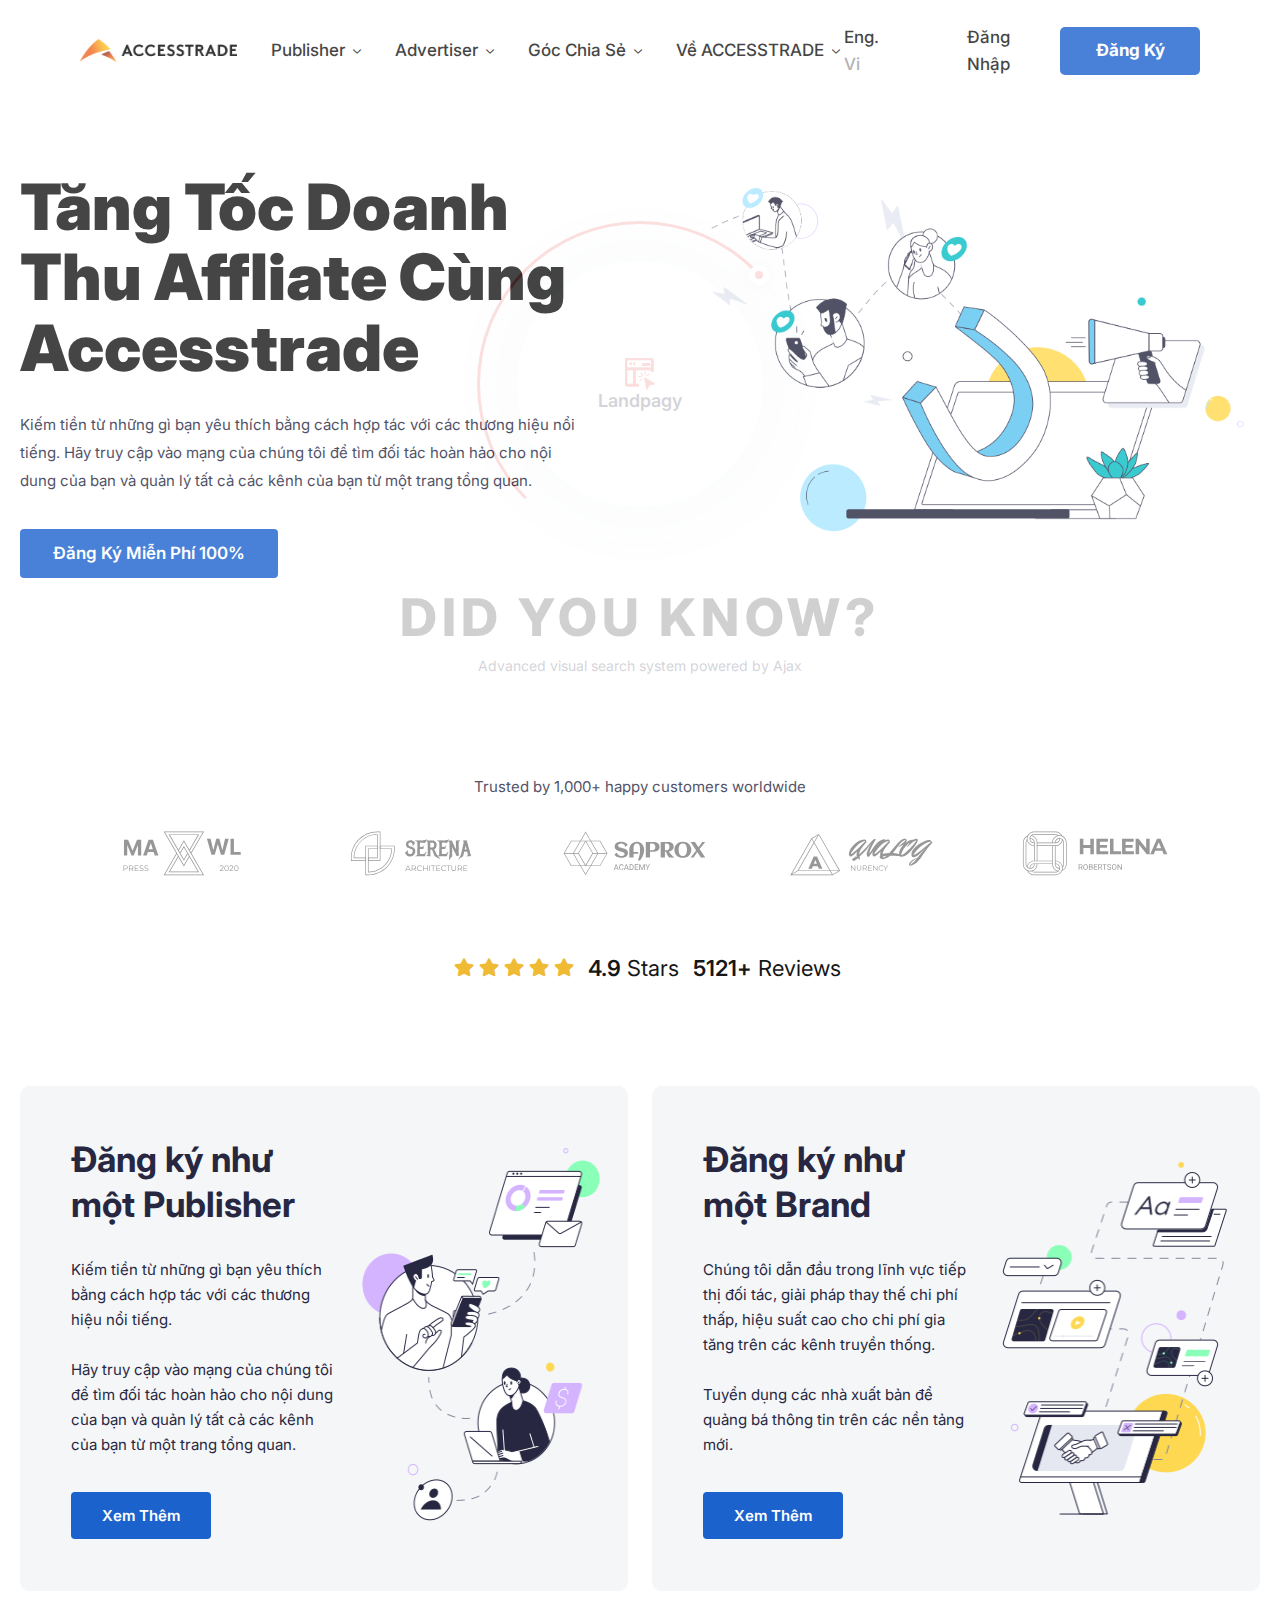
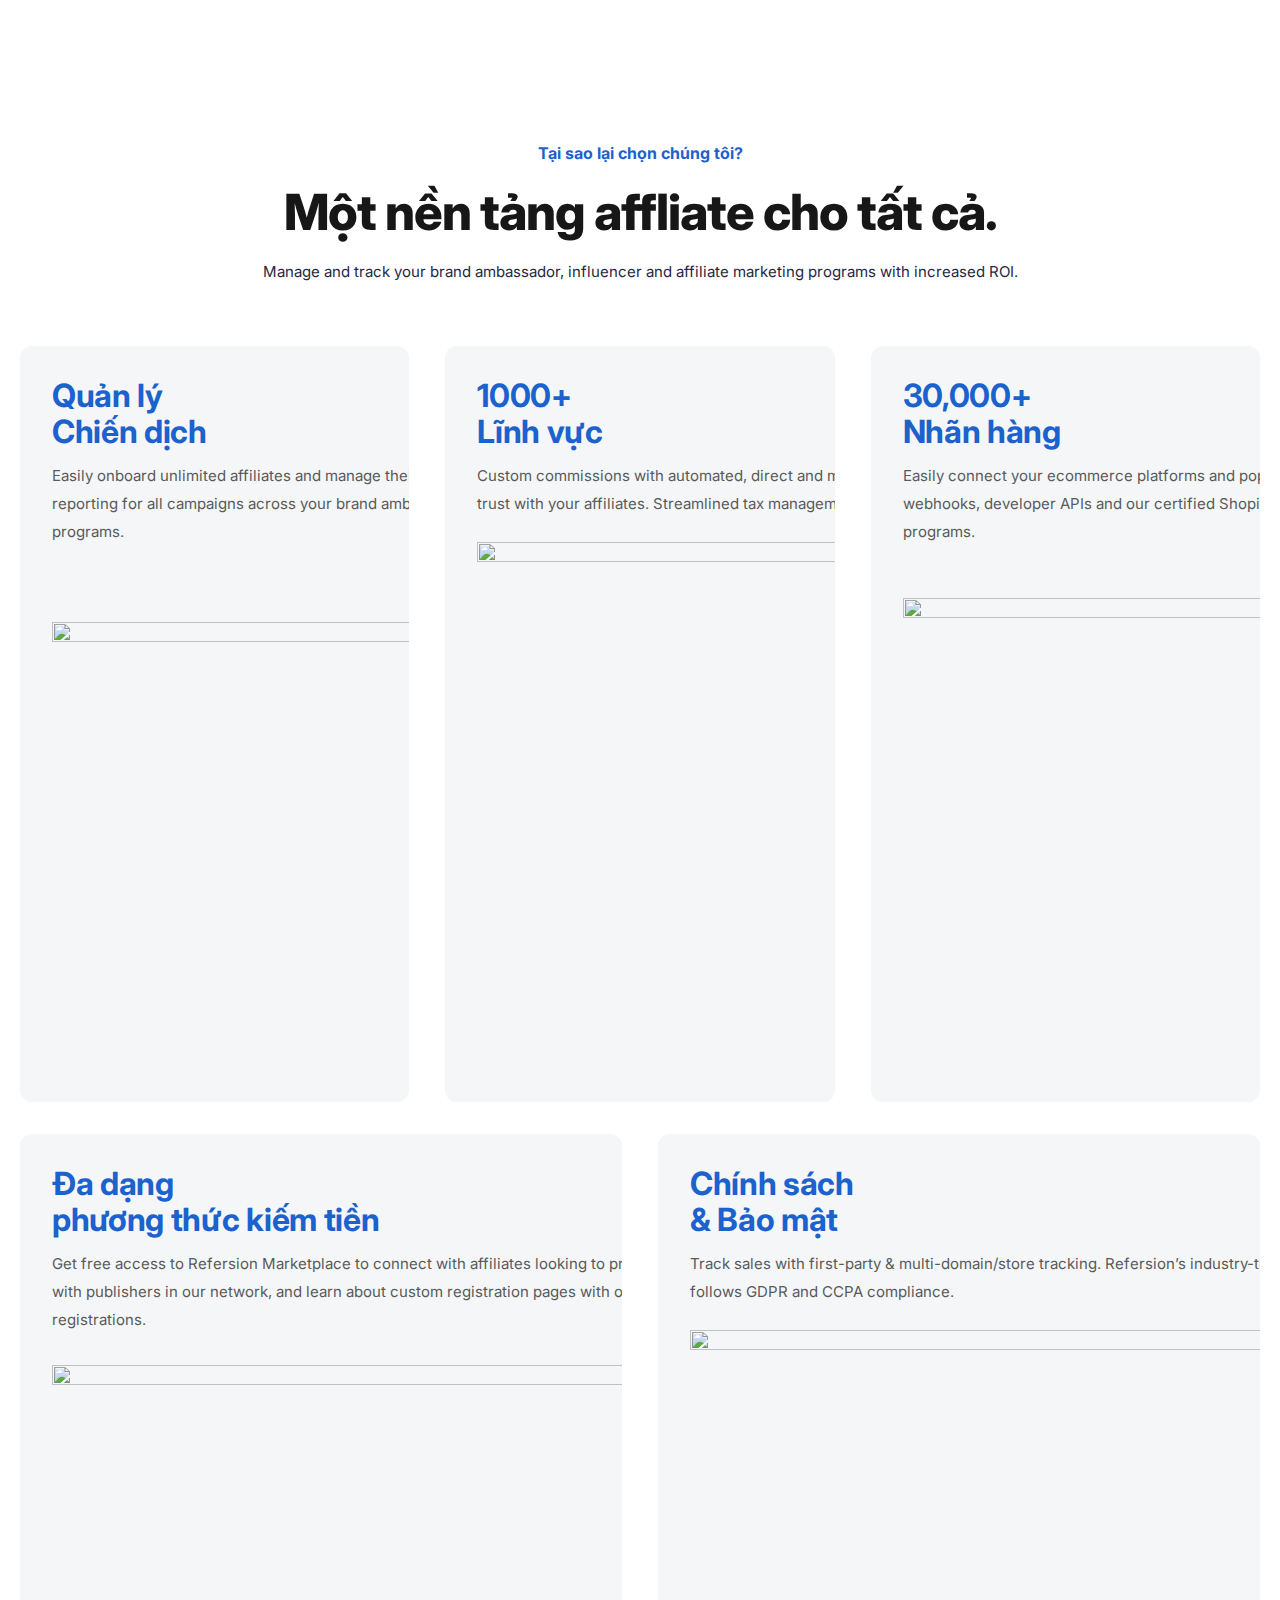
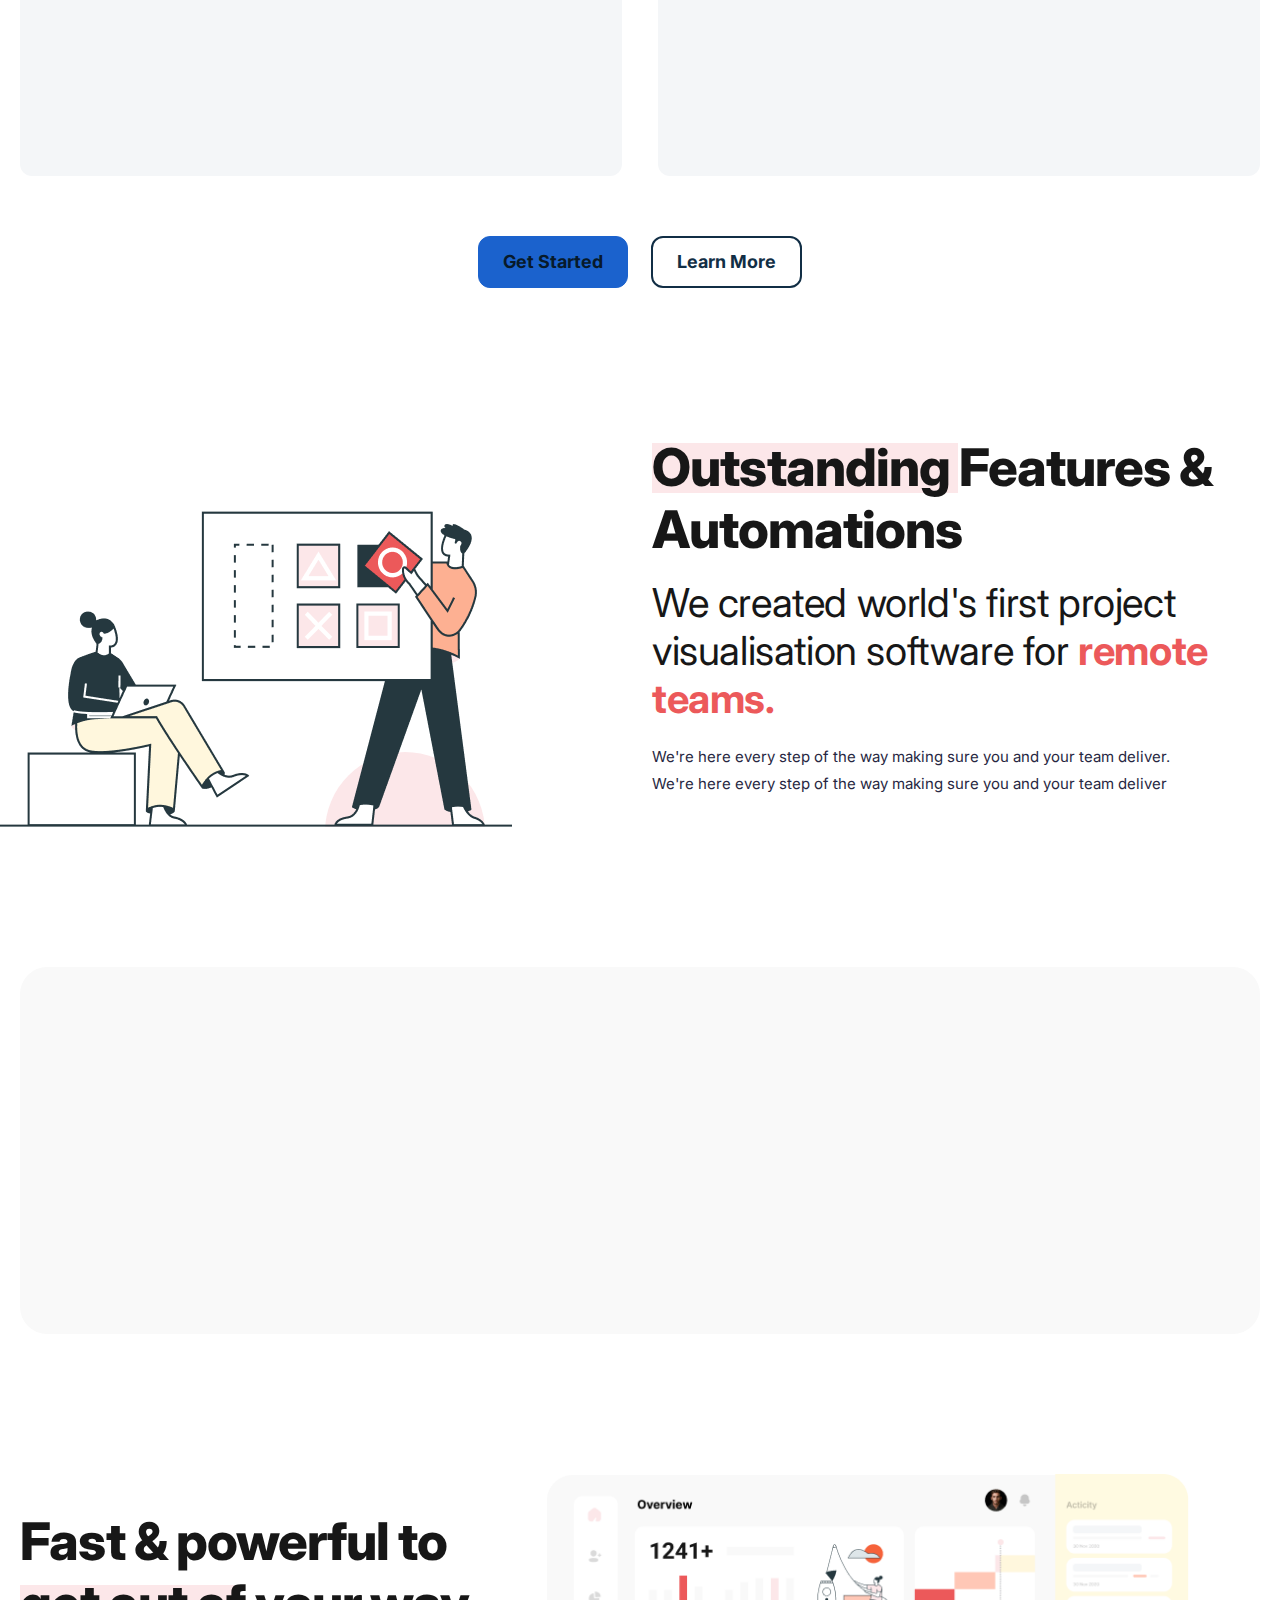
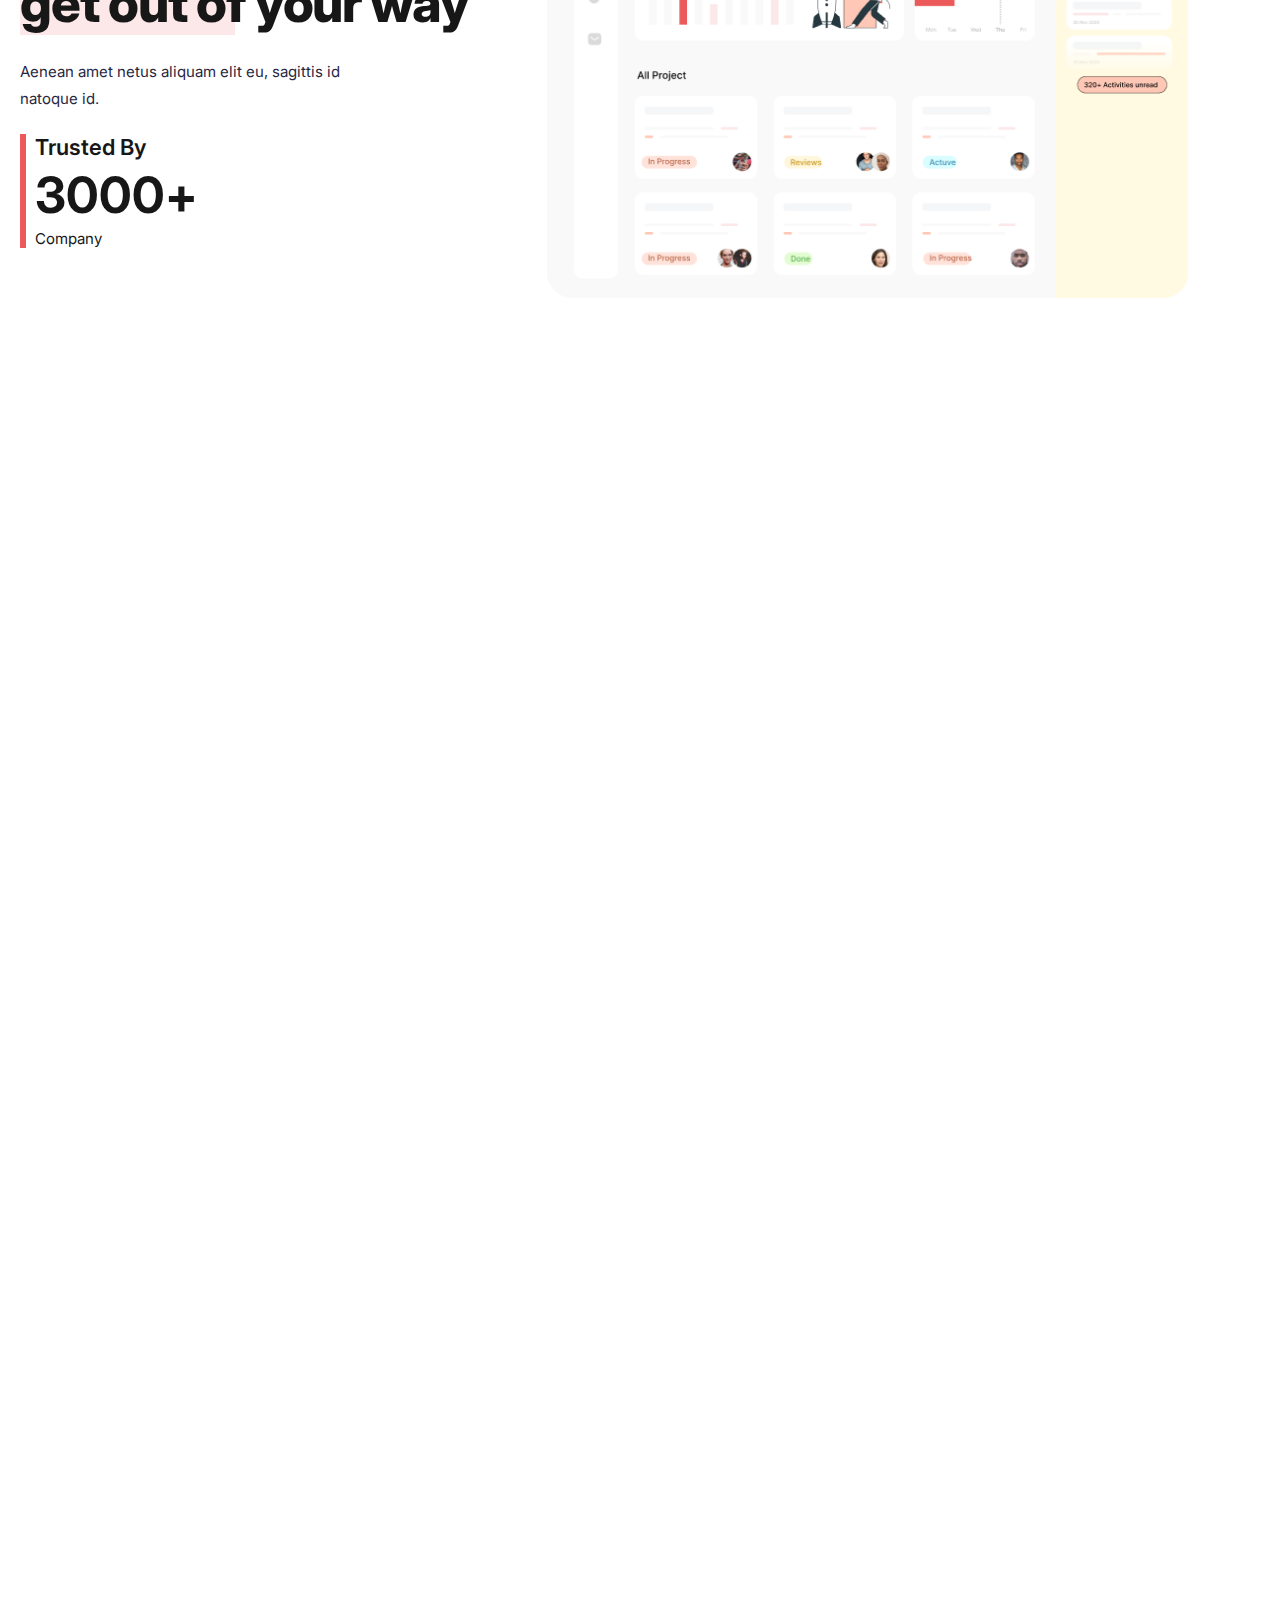
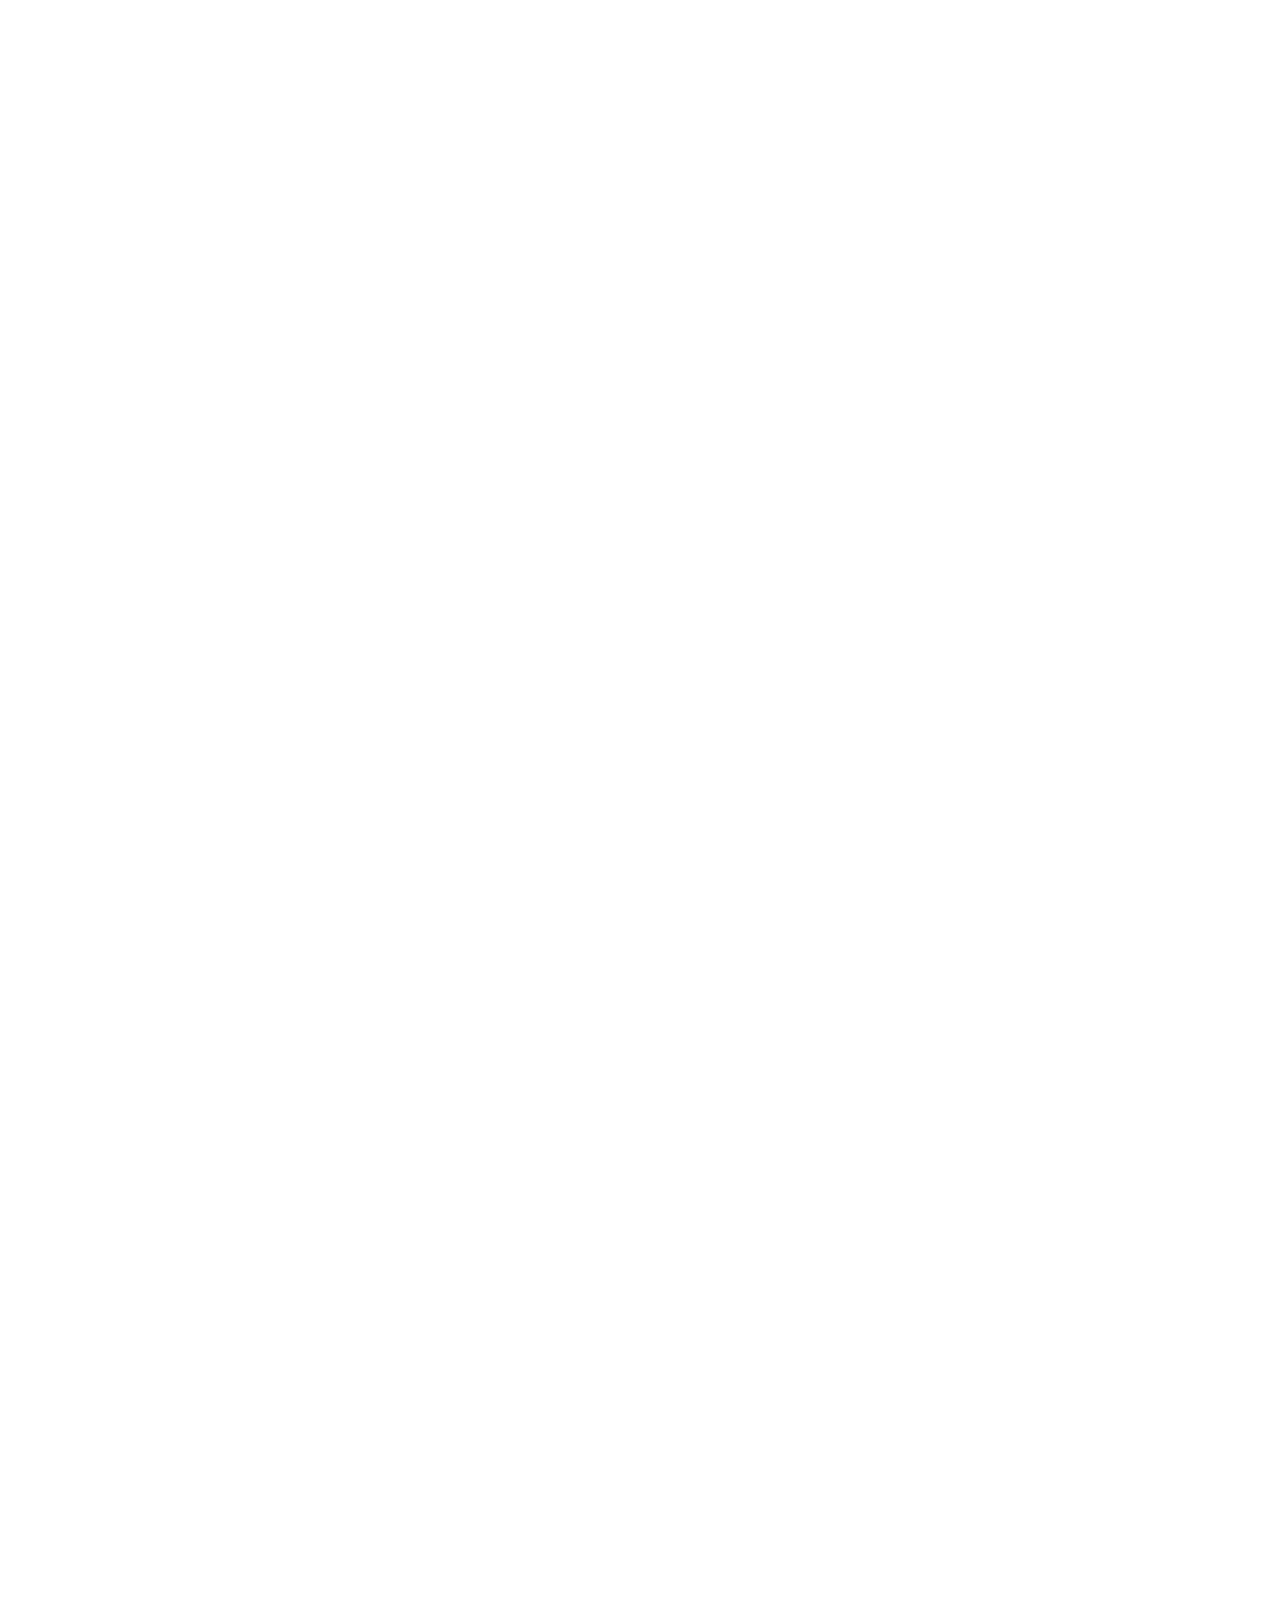
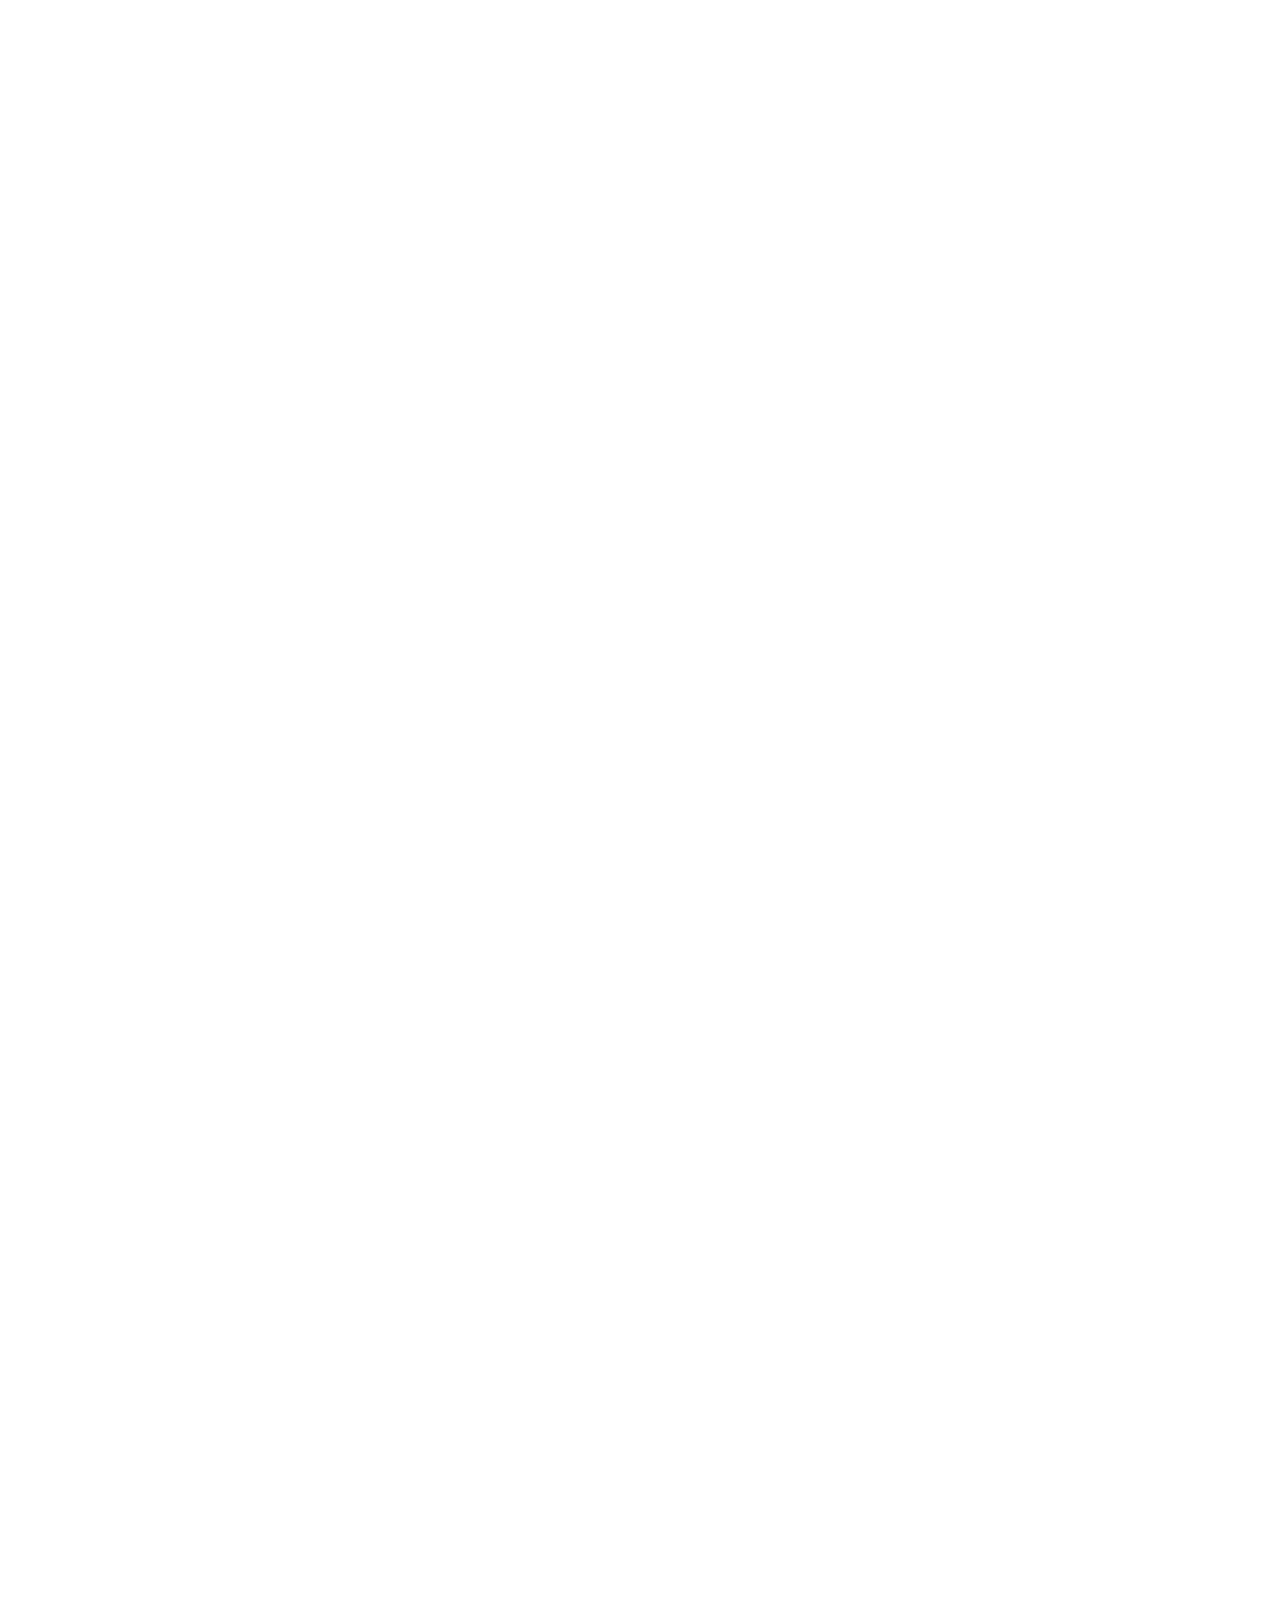
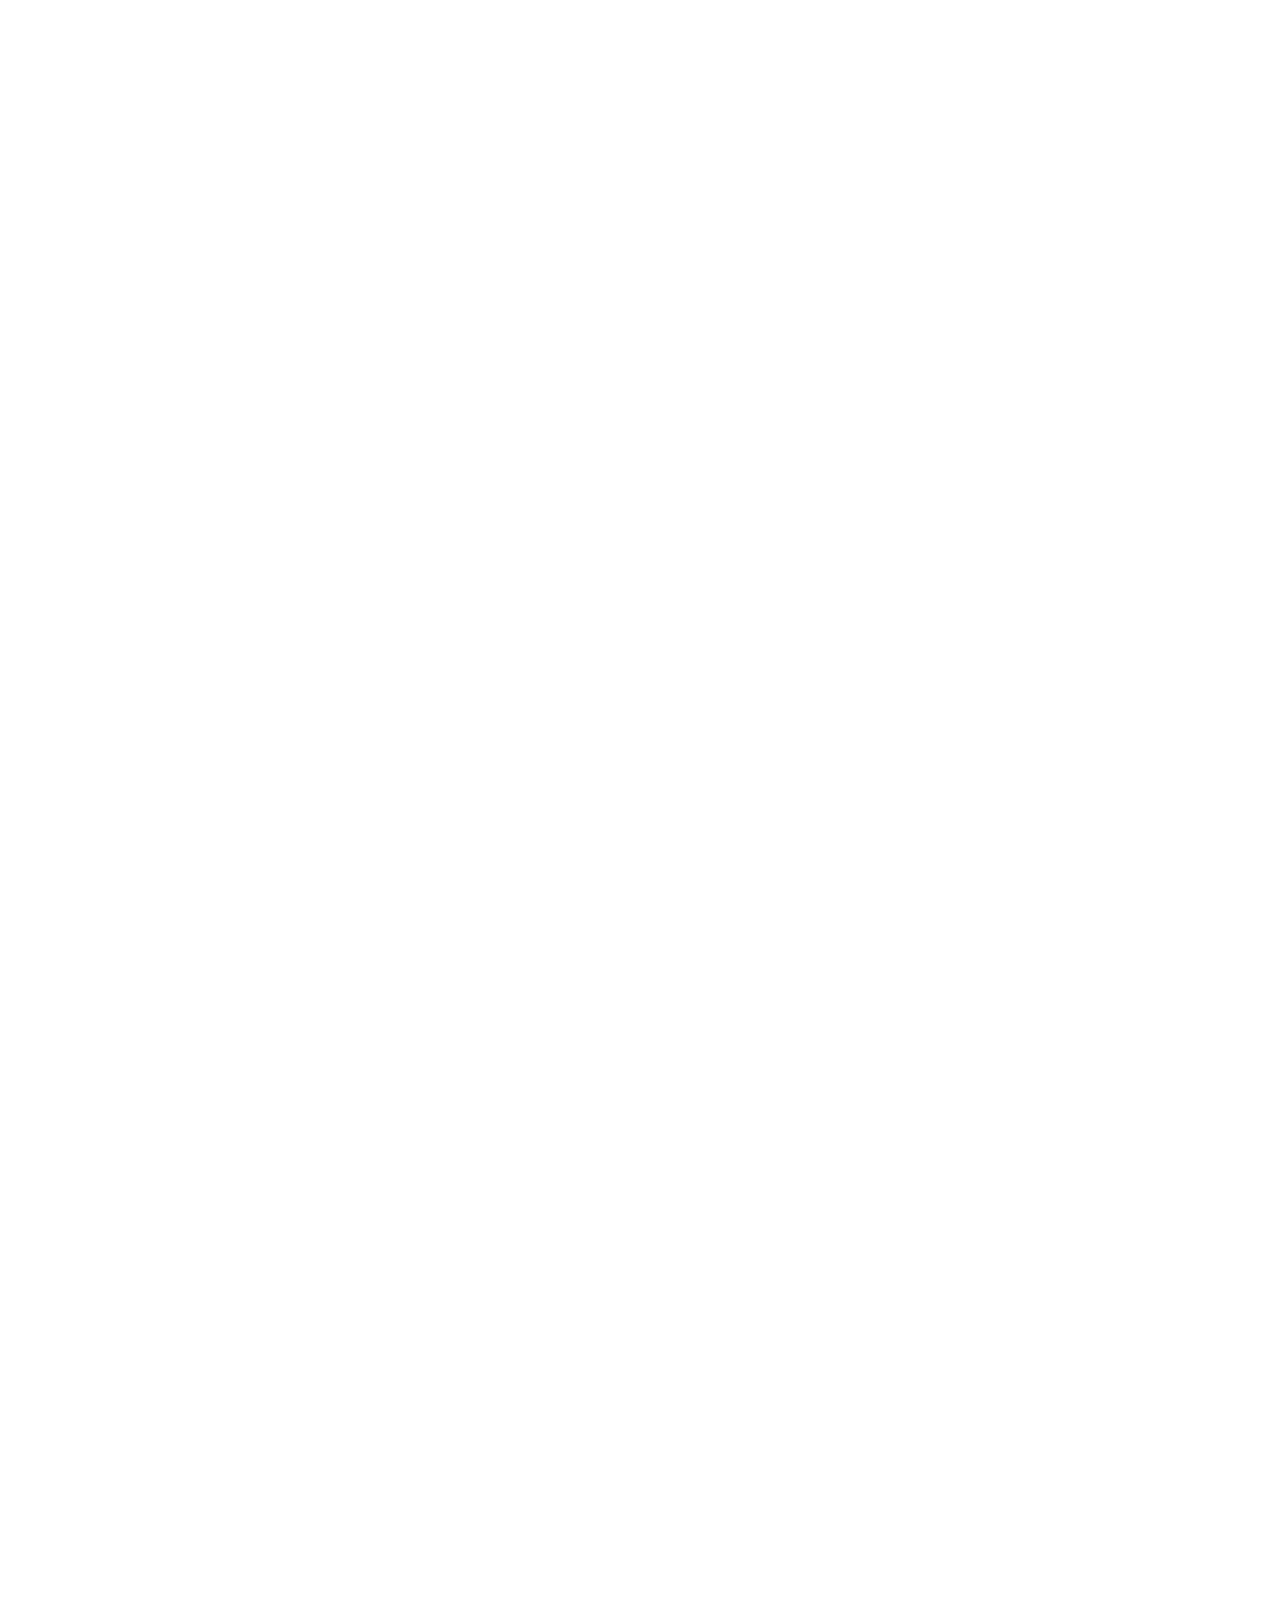
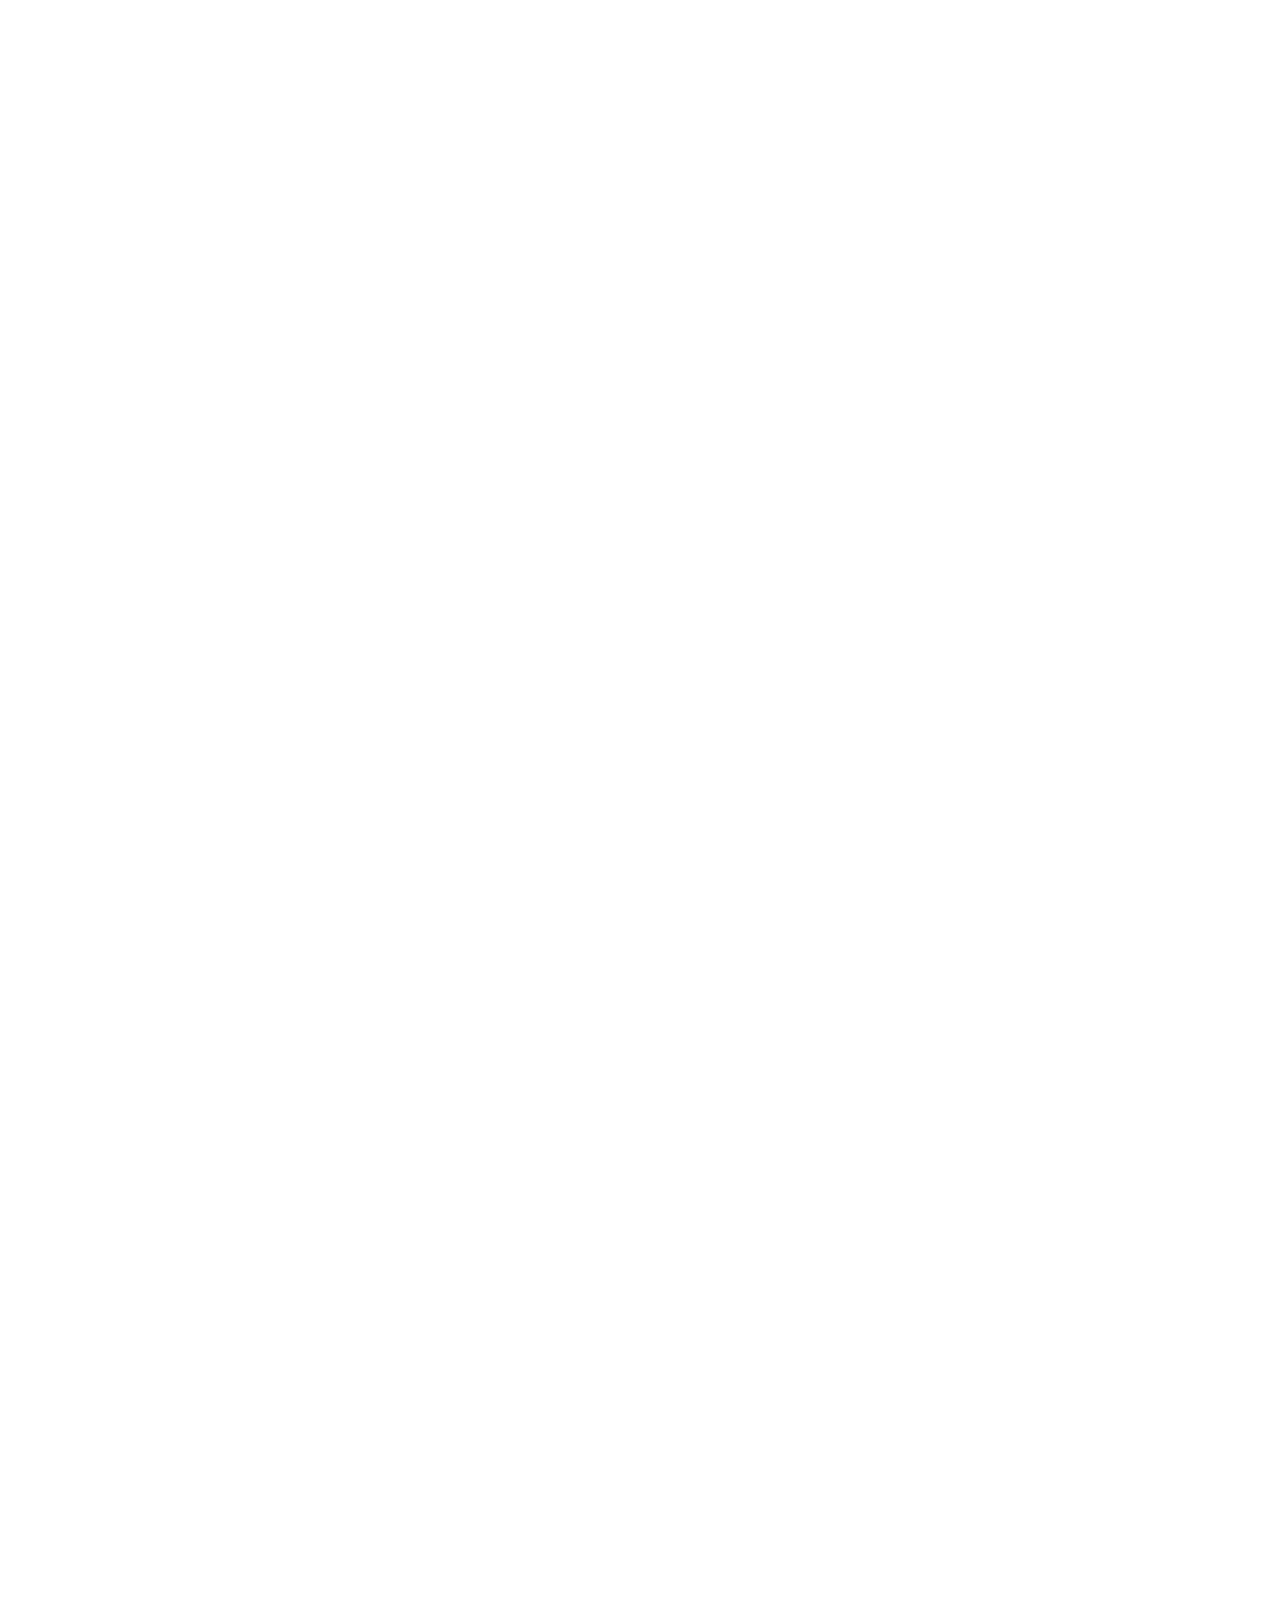
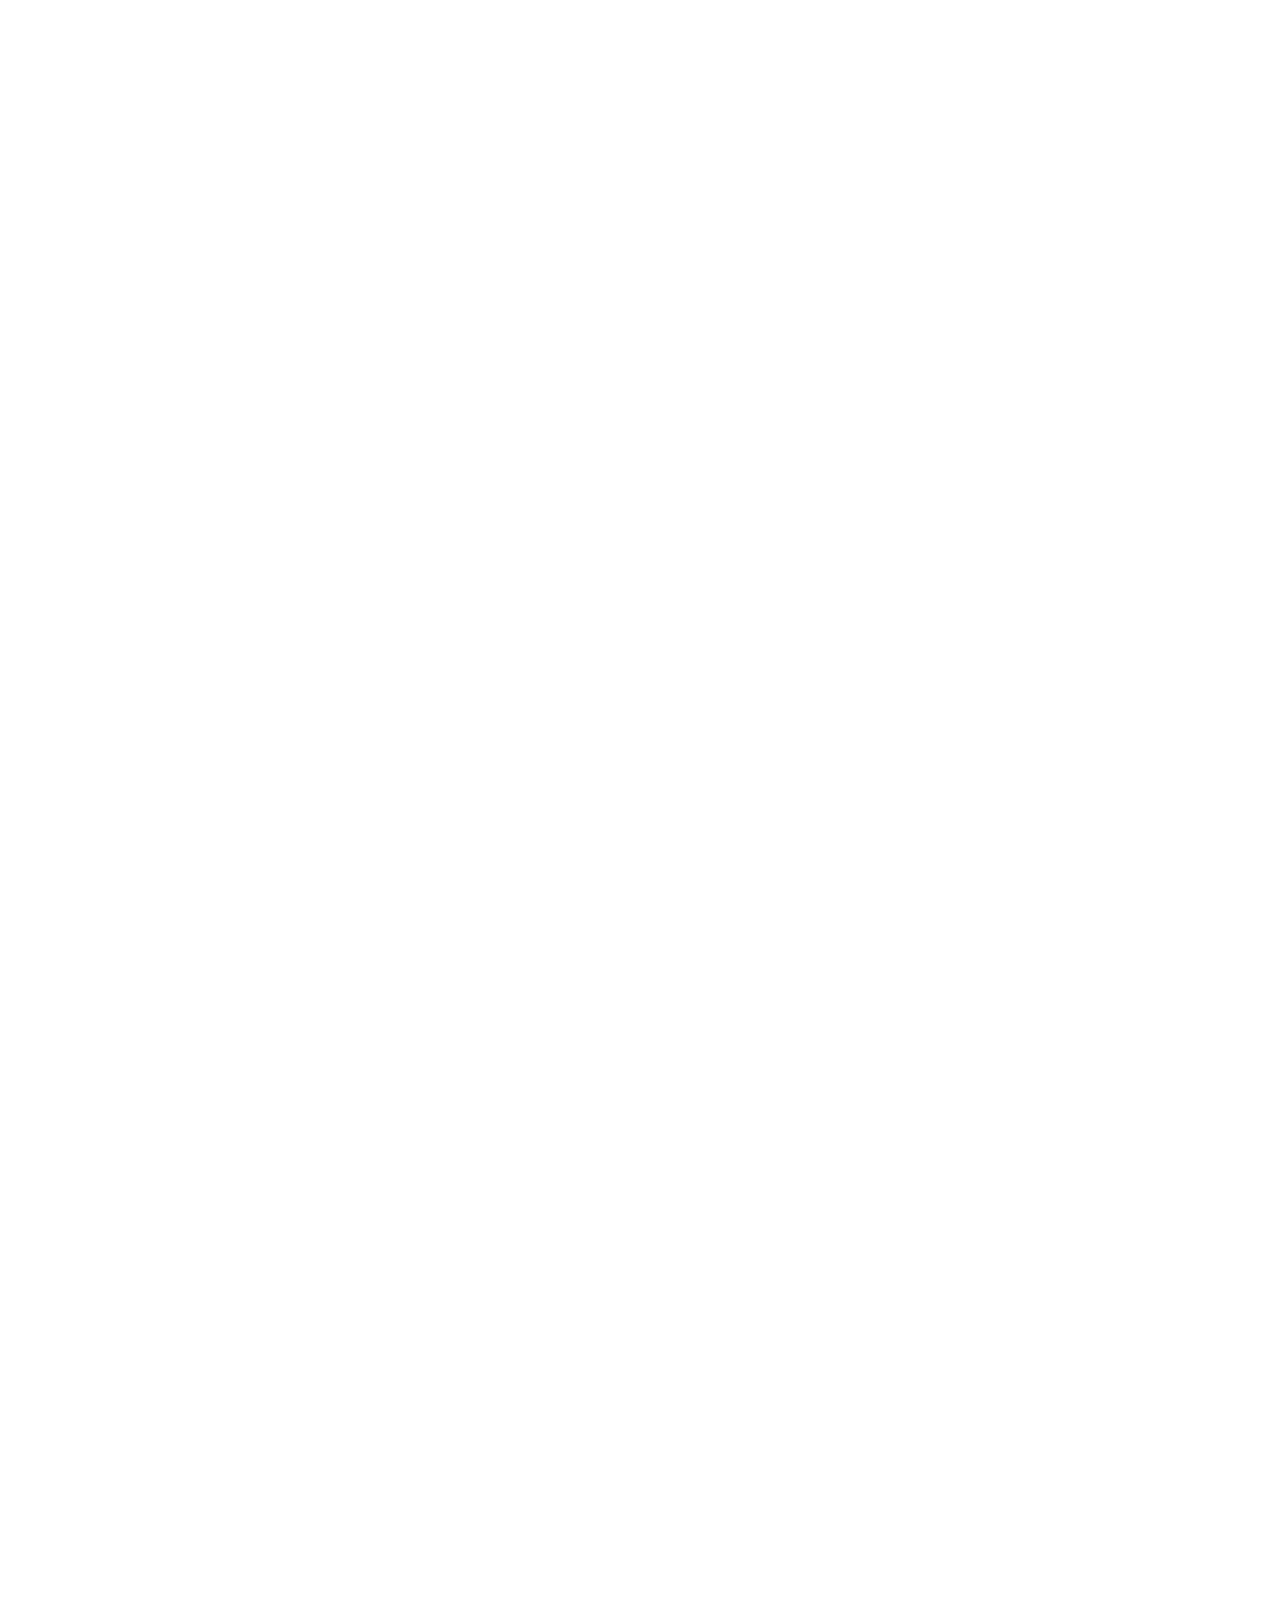
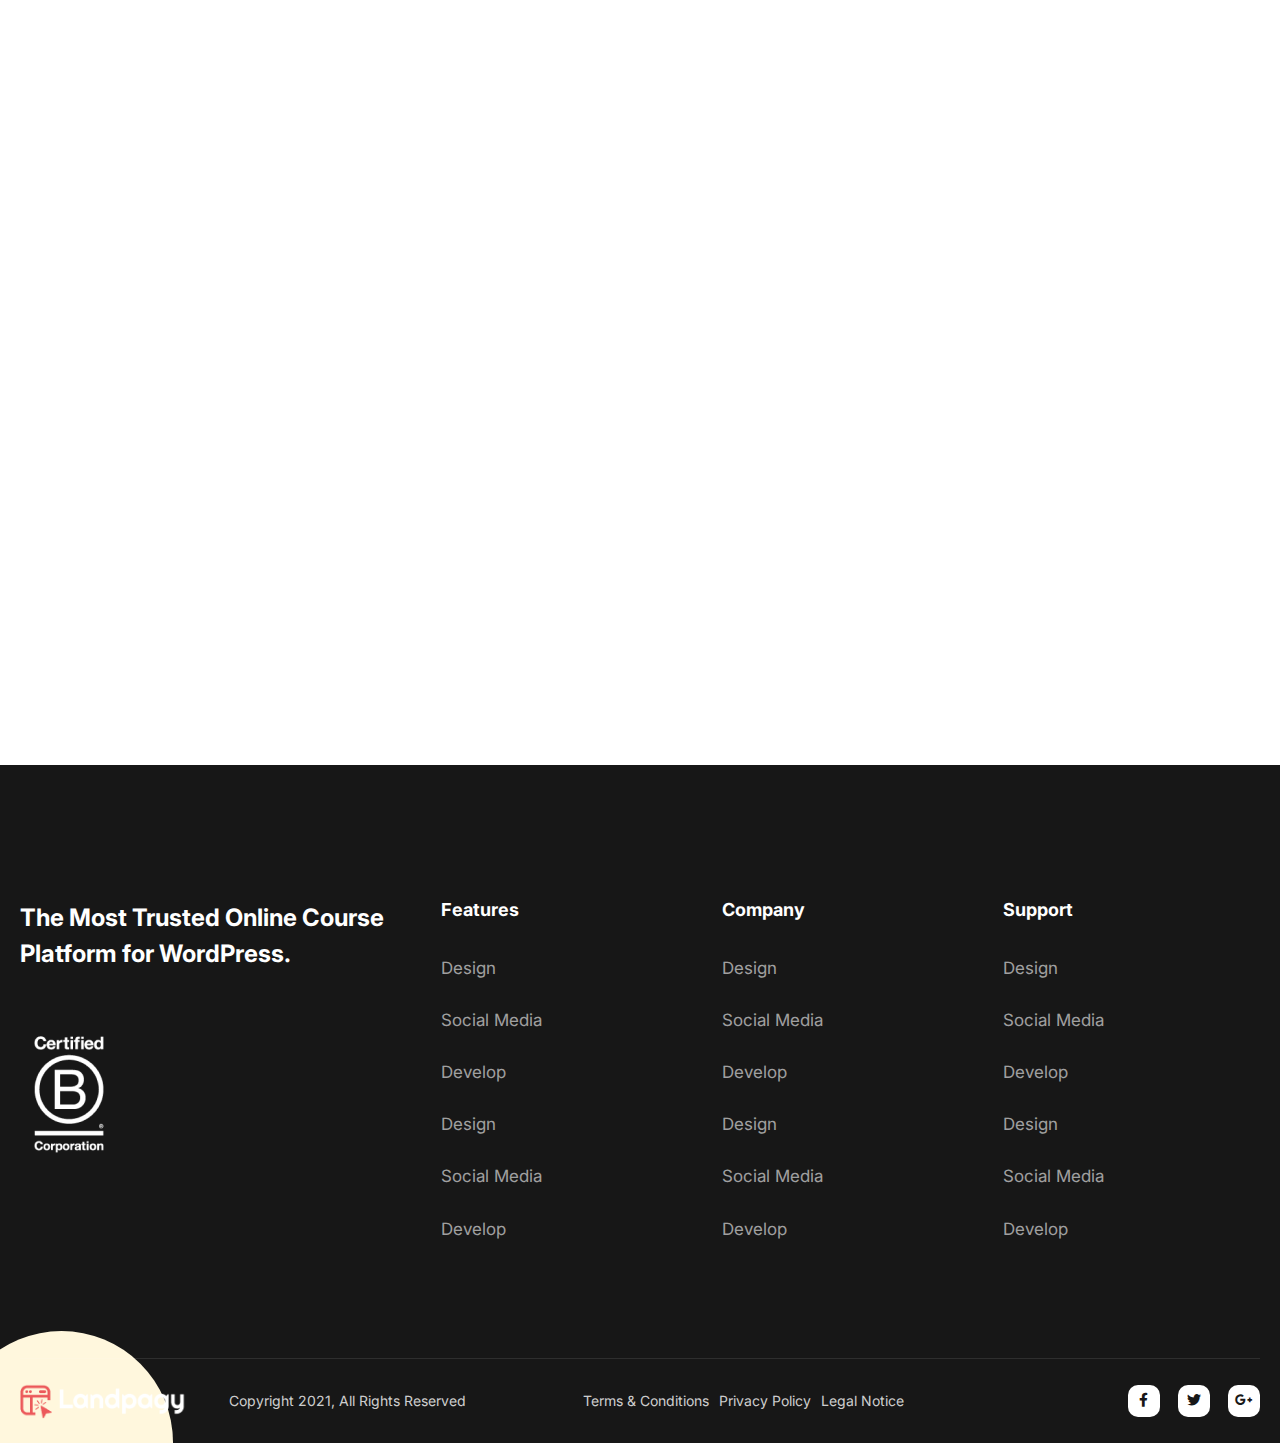
==== landpagy/html-template.spider-themes.net/landpagy/index.html @ 52f3adbf "langege" ====
<!DOCTYPE html>
<html lang="en">

<!-- Mirrored from html-template.spider-themes.net/landpagy/index.html by HTTrack Website Copier/3.x [XR&CO'2014], Fri, 10 Jun 2022 03:07:11 GMT -->

<head>
  <meta charset="UTF-8" />
  <meta name="viewport" content="width=device-width, initial-scale=1.0" />
  <title>Landpagy - Landing Page Template</title>
  <link rel="shortcut icon" href="assets/images/favicon.ico" type="image/x-icon" />
  <!-- Fontawesome CSS -->
  <link rel="stylesheet" href="assets/css/fontawesome.min.css" />
  <!-- ElegentIcon CSS -->
  <link rel="stylesheet" href="assets/css/elegant-icons.min.css" />
  <!-- Animate CSS -->
  <link rel="stylesheet" href="assets/css/animate.min.css" />
  <!-- Bootstrap CSS -->
  <link rel="stylesheet" href="assets/css/bootstrap.min.css" />
  <!-- SwiperJs CSS -->
  <link rel="stylesheet" href="assets/css/swiper-bundle.min.css" />
  <!-- Fancybox CSS -->
  <link rel="stylesheet" href="assets/css/jquery.fancybox.min.css" />
  <!-- Main CSS -->
  <link rel="stylesheet" href="assets/css/style.css" />
  <!-- Responsive CSS -->
  <link rel="stylesheet" href="assets/css/responsive.css" />
  <!-- New style CSS Quan: File CSS của Quân -->
  <link rel="stylesheet" href="assets/css/new-style-quan.css">
  <!-- Link google font Archivo -->
  <link rel="preconnect" href="https://fonts.googleapis.com">
  <link rel="preconnect" href="https://fonts.gstatic.com" crossorigin>
  <link href="https://fonts.googleapis.com/css2?family=Lexend:wght@300;400;500;600;700&display=swap" rel="stylesheet">
</head>

<body>
  <!-- Preloader -->
  <div id="preloader">
    <div id="ctn-preloader" class="ctn-preloader">
      <div class="round_spinner">
        <div class="spinner"></div>
        <div class="text">
          <img class="mx-auto" src="assets/images/spinner_logo.svg" alt="" />
          <h4><span>Landpagy</span></h4>
        </div>
      </div>
      <h2 class="head">Did You Know?</h2>
      <p></p>
    </div>
  </div>
  <!-- Header Area -->
  <header class="header-area">
    <nav class="navbar navbar-expand-lg menu_three sticky-nav">
      <div class="container-fluid">
        <a class="navbar-brand header_logo" href="index.html">
          <img class="main_logo" src="assets/images/new-img-quantran/AT-Logo 185_27.png" alt="logo" />
        </a>
        <button class="navbar-toggler collapsed" type="button" data-bs-toggle="collapse" data-bs-target="#navbarText"
          aria-controls="navbarText" aria-expanded="false" aria-label="Toggle navigation">
          <span class="menu_toggle">
            <span class="hamburger">
              <span></span>
              <span></span>
              <span></span>
            </span>
            <span class="hamburger-cross">
              <span></span>
              <span></span>
            </span>
          </span>
        </button>
        <div class="collapse navbar-collapse justify-content-end" id="navbarText">
          <ul class="navbar-nav menu mx-auto">
            <!-- <li class="nav-item dropdown submenu mega-home active">
              <a href="index.html" class="nav-link dropdown-toggle active">Home</a>
              <i class="arrow_carrot-right mobile_dropdown_icon" aria-hidden="false" data-bs-toggle="dropdown"></i>
              <ul class="dropdown-menu">
                <li class="nav-item active">
                  <a href="index.html" class="nav-link">
                    <img src="assets/images/home_demos/project.png" alt="Demo" />
                    <span>Project Management</span>
                  </a>
                </li>
                <li class="nav-item">
                  <a href="index-software.html" class="nav-link">
                    <img src="assets/images/home_demos/software.png" alt="Demo" />
                    <span>Software Company</span>
                  </a>
                </li>
                <li class="nav-item">
                  <a href="index-software2.html" class="nav-link">
                    <img src="assets/images/home_demos/software-2.png" alt="Demo" />
                    <span>Software Demo Landing</span>
                  </a>
                </li>
                <li class="nav-item">
                  <a href="index-payment.html" class="nav-link">
                    <img src="assets/images/home_demos/payment.png" alt="Demo" />
                    <span>Payment Processing</span>
                  </a>
                </li>
                <li class="nav-item">
                  <a href="index-billing.html" class="nav-link">
                    <img src="assets/images/home_demos/billing.png" alt="Demo" />
                    <span>Account Billing Software</span>
                  </a>
                </li>
                <li class="nav-item">
                  <a href="index-cloud.html" class="nav-link">
                    <img src="assets/images/home_demos/cloud.png" alt="Demo" />
                    <span>Cloud Saas</span>
                  </a>
                </li>
                <li class="nav-item">
                  <a href="index-app.html" class="nav-link">
                    <img src="assets/images/home_demos/app.png" alt="Demo" />
                    <span>Mobile App Landing</span>
                  </a>
                </li>
                <li class="nav-item">
                  <a href="index-hrm.html" class="nav-link">
                    <img src="assets/images/home_demos/hrm.png" alt="Demo" />
                    <span>HRM Software</span>
                  </a>
                </li>
                <li class="nav-item">
                  <a href="index-pos.html" class="nav-link">
                    <img src="assets/images/home_demos/pos.png" alt="Demo" />
                    <span>POS Software</span>
                  </a>
                </li>
                <li class="nav-item">
                  <a href="index-proto.html" class="nav-link">
                    <img src="assets/images/home_demos/proto.png" alt="Demo" />
                    <span>Prototype</span>
                  </a>
                </li>
                <li class="nav-item">
                  <a href="help-center.html" class="nav-link">
                    <img src="assets/images/home_demos/help.png" alt="Demo" />
                    <span>Help Center</span>
                  </a>
                </li>
              </ul>
            </li> -->
            <li class="nav-item dropdown submenu active">
              <a href="#" class="nav-link dropdown-toggle"> Publisher </a>
              <i class="arrow_carrot-right mobile_dropdown_icon" aria-hidden="false" data-bs-toggle="dropdown"></i>
              <ul class="dropdown-menu">
                <li class="nav-item dropdown submenu">
                  <a href="#" class="nav-link"> Hệ sinh thái Publisher </a>
                  <i class="arrow_carrot-right mobile_dropdown_icon" aria-hidden="false" data-bs-toggle="dropdown"></i>
                  <ul class="dropdown-menu">
                    <li class="nav-item">
                      <a href="#" class="nav-link"> Tổng quan cho Publisher </a>
                    </li>
                    <li class="nav-item">
                      <a href="#" class="nav-link"> Access Affliate - Publisher </a>
                    </li>
                    <li class="nav-item">
                      <a href="#" class="nav-link"> Access KOC - Publisher </a>
                    </li>
                    <li class="nav-item">
                      <a href="#" class="nav-link"> Access D2C - Publisher </a>
                    </li>
                  </ul>
                </li>
                <li class="nav-item">
                  <a href="#" class="nav-link"> Publisher IQ </a>
                </li>
                <li class="nav-item">
                  <a href="#" class="nav-link"> Chính sách Publisher </a>
                </li>
                <li class="nav-item">
                  <a href="#" class="nav-link"> Học viện Academy </a>
                </li>
                <!-- <li class="nav-item dropdown submenu">
                  <a href="contact.html" class="nav-link">Contact</a>
                  <i class="arrow_carrot-right mobile_dropdown_icon" aria-hidden="false" data-bs-toggle="dropdown"></i>
                  <ul class="dropdown-menu">
                    <li class="nav-item">
                      <a href="contact.html" class="nav-link">Contact One</a>
                    </li>
                    <li class="nav-item">
                      <a href="contact-2.html" class="nav-link">Contact Two</a>
                    </li>
                  </ul>
                </li>
                <li class="nav-item dropdown submenu">
                  <a href="comming-soon.html" class="nav-link">Comming Soon</a>
                  <i class="arrow_carrot-right mobile_dropdown_icon" aria-hidden="false" data-bs-toggle="dropdown"></i>
                  <ul class="dropdown-menu">
                    <li class="nav-item">
                      <a href="comming-soon.html" class="nav-link">Comming Soon One</a>
                    </li>
                    <li class="nav-item">
                      <a href="comming-soon-2.html" class="nav-link">Comming Soon Two</a>
                    </li>
                    <li class="nav-item">
                      <a href="comming-soon-3.html" class="nav-link">Comming Soon Three</a>
                    </li>
                    <li class="nav-item">
                      <a href="comming-soon-4.html" class="nav-link">Comming Soon Four</a>
                    </li>
                  </ul>
                </li> -->
              </ul>
            </li>
            <li class="nav-item dropdown submenu active">
              <a href="#" class="nav-link dropdown-toggle"> Advertiser </a>
              <i class="arrow_carrot-right mobile_dropdown_icon" aria-hidden="false" data-bs-toggle="dropdown"></i>
              <ul class="dropdown-menu">
                <li class="nav-item dropdown submenu">
                  <a href="about.html" class="nav-link"> Hệ sinh thái Advertiser </a>
                  <i class="arrow_carrot-right mobile_dropdown_icon" aria-hidden="false" data-bs-toggle="dropdown"></i>
                  <ul class="dropdown-menu">
                    <li class="nav-item">
                      <a href="about.html" class="nav-link"> Tổng quan cho Advertiser </a>
                    </li>
                    <li class="nav-item">
                      <a href="about-2.html" class="nav-link"> Access Affliate - Advertiser </a>
                    </li>
                    <li class="nav-item">
                      <a href="about-2.html" class="nav-link"> Access KOC - Advertiser </a>
                    </li>
                    <li class="nav-item">
                      <a href="about-2.html" class="nav-link"> Access D2C - Advertiser </a>
                    </li>
                  </ul>
                </li>
                <li class="nav-item">
                  <a href="product.html" class="nav-link"> Advertiser IQ </a>
                </li>
              </ul>
            </li>
            <li class="nav-item dropdown submenu active">
              <a href="#" class="nav-link dropdown-toggle"> Góc chia sẻ </a>
              <i class="arrow_carrot-right mobile_dropdown_icon" aria-hidden="false" data-bs-toggle="dropdown"></i>
              <ul class="dropdown-menu">
                <li class="nav-item">
                  <a href="#" class="nav-link"> Accesstrade Blog </a>
                </li>
                <li class="nav-item">
                  <a href="#" class="nav-link"> Tin tức và sự kiện </a>
                </li>
                <li class="nav-item">
                  <a href="#" class="nav-link"> Kho tài nguyên </a>
                </li>
              </ul>
            </li>
            <li class="nav-item dropdown submenu active">
              <a href="#" class="nav-link dropdown-toggle"> Về ACCESSTRADE </a>
              <i class="arrow_carrot-right mobile_dropdown_icon" aria-hidden="false" data-bs-toggle="dropdown"></i>
              <ul class="dropdown-menu">
                <li class="nav-item">
                  <a href="#" class="nav-link"> Giới thiệu </a>
                </li>
                <li class="nav-item">
                  <a href="#" class="nav-link"> Tuyển dụng </a>
                </li>
                <li class="nav-item">
                  <a href="#" class="nav-link"> Liên hệ </a>
                </li>
              </ul>
            </li>

            <!-- <li class="nav-item dropdown submenu mega-menu active">
              <a href="#" class="nav-link dropdown-toggle">Elements</a>
              <i class="arrow_carrot-right mobile_dropdown_icon" aria-hidden="false" data-bs-toggle="dropdown"></i>
              <ul class="dropdown-menu container">
                <li class="nav-item">
                  <a class="nav-link">Elements 01</a>
                  <i class="arrow_carrot-right mobile_dropdown_icon" aria-hidden="false" data-bs-toggle="dropdown"></i>
                  <ul class="dropdown-menu">
                    <li class="nav-item"><a href="accordion.html" class="nav-link">Accordions</a></li>
                    <li class="nav-item"><a href="team.html" class="nav-link">Team</a></li>
                    <li class="nav-item"><a href="integration.html" class="nav-link">Integration</a></li>
                    <li class="nav-item"><a href="client.html" class="nav-link">Clients</a></li>
                  </ul>
                </li>
                <li class="nav-item">
                  <a class="nav-link">Elements 02</a>
                  <i class="arrow_carrot-right mobile_dropdown_icon" aria-hidden="false" data-bs-toggle="dropdown"></i>
                  <ul class="dropdown-menu">
                    <li class="nav-item"><a href="testimonial.html" class="nav-link">Testimonials</a></li>
                    <li class="nav-item"><a href="video.html" class="nav-link">Video</a></li>
                    <li class="nav-item"><a href="contact.html" class="nav-link">Contact Form</a></li>
                    <li class="nav-item"><a href="process.html" class="nav-link">Process</a></li>
                  </ul>
                </li>
                <li class="nav-item">
                  <a class="nav-link">Elements 03</a>
                  <i class="arrow_carrot-right mobile_dropdown_icon" aria-hidden="false" data-bs-toggle="dropdown"></i>
                  <ul class="dropdown-menu">
                    <li class="nav-item"><a href="pricing.html" class="nav-link">Pricing Table</a></li>
                    <li class="nav-item"><a href="pricing-2.html" class="nav-link">Pricing Table 2</a></li>
                    <li class="nav-item"><a href="subscribe.html" class="nav-link">subscribe</a></li>
                    <li class="nav-item"><a href="tab.html" class="nav-link">tab</a></li>
                  </ul>
                </li>
                <li class="nav-item">
                  <a class="nav-link"> Elements 04 </a>
                  <i class="arrow_carrot-right mobile_dropdown_icon" aria-hidden="false" data-bs-toggle="dropdown"></i>
                  <ul class="dropdown-menu">
                    <li class="nav-item"><a href="stories.html" class="nav-link">Timeline Stories</a></li>
                    <li class="nav-item"><a href="get-app.html" class="nav-link">Get App</a></li>
                    <li class="nav-item"><a href="google-map.html" class="nav-link">Google Map</a></li>
                    <li class="nav-item"><a href="comming-soon-4.html" class="nav-link">Countdown Timer</a></li>
                  </ul>
                </li>
                <li class="nav-item">
                  <a class="nav-link"> Elements 05 </a>
                  <i class="arrow_carrot-right mobile_dropdown_icon" aria-hidden="false" data-bs-toggle="dropdown"></i>
                  <ul class="dropdown-menu">
                    <li class="nav-item"><a href="fun-fact.html" class="nav-link">Fun Fact</a></li>
                    <li class="nav-item"><a href="faq.html" class="nav-link">FAQ's</a></li>
                    <li class="nav-item"><a href="features.html" class="nav-link">Features</a></li>
                  </ul>
                </li>
              </ul>
            </li> -->

            <!-- <li class="nav-item dropdown submenu active">
              <a href="career.html" class="nav-link dropdown-toggle">Jobs</a>
              <i class="arrow_carrot-right mobile_dropdown_icon" aria-hidden="false" data-bs-toggle="dropdown"></i>
              <ul class="dropdown-menu">
                <li class="nav-item">
                  <a href="career.html" class="nav-link">Career</a>
                </li>
                <li class="nav-item">
                  <a href="job-post.html" class="nav-link">Jobs</a>
                </li>
                <li class="nav-item">
                  <a href="job-application.html" class="nav-link">Job Application</a>
                </li>
              </ul>
            </li> -->
            <!-- <li class="nav-item dropdown submenu active">
              <a href="blog.html" class="nav-link dropdown-toggle">Blog</a>
              <i class="arrow_carrot-right mobile_dropdown_icon" aria-hidden="false" data-bs-toggle="dropdown"></i>
              <ul class="dropdown-menu">
                <li class="nav-item">
                  <a href="blog.html" class="nav-link">Blog</a>
                </li>
                <li class="nav-item">
                  <a href="blog-single.html" class="nav-link">Blog Single</a>
                </li>
                <li class="nav-item">
                  <a href="blog-grid.html" class="nav-link">Extended Grid</a>
                </li>
              </ul>
            </li> -->
          </ul>
          <div class="right-nav">
            <a href="#" class="language-bar mr-50"><span class="active">Eng.</span> <span>Vi</span></a>
            <a href="signin.html"> Đăng nhập </a>
            <a class="btn btn-red" href="signup.html" style="background-color: #1B62CD; width: 140px;"> Đăng ký </a>
          </div>
        </div>
      </div>
    </nav>
  </header>
  <!-- Header Area -->
  <main>
    <!-- Banner Area -->
    <section class="banner-area">
      <div class="container">
        <div class="row flex-column-reverse flex-md-row align-items-center">
          <div class="col-md-6">
            <div class="banner-left">
              <h1>
                Tăng Tốc Doanh Thu Affliate Cùng Accesstrade
                <!-- <span>
                  Hassle
                  <svg width="225" height="16" viewBox="0 0 225 16" fill="none" xmlns="http://www.w3.org/2000/svg">
                    <path
                      d="M224.931 15.1987C151.063 1.40293 47.4825 6.23252 4.92601 10.3718L0.241161 6.21004C91.4615 -6.66766 188.043 6.83677 224.931 15.1987Z"
                      fill="#EC595A" />
                  </svg>
                </span> -->
              </h1>
              <p class="banner-para"> Kiếm tiền từ những gì bạn yêu thích bằng cách hợp tác với các thương hiệu nổi
                tiếng. Hãy truy cập vào mạng của chúng tôi để tìm đối tác hoàn hảo cho nội dung của bạn và quản lý tất
                cả các
                kênh của bạn từ một trang tổng quan. </p>
              <!-- <form class="form-group">
                <input type="email" placeholder="Enter your email to book demo" />
                <button type="submit" class="btn btn-red">Book A Demo</button>
              </form>
              <span class="sub-content">Free 14 days trial. <strong>No credit</strong> card required</span> -->

              <div class="features-form text-center button-left">
                <a href="" class="btn btn-red" style="background-color:#1B62CD; color: #fff;"> Đăng Ký Miễn Phí 100%
                </a>
              </div>

            </div>
          </div>
          <div class="col-md-6">
            <div class="banner-right">
              <!-- <span class="banner-shapes wow fadeInDownBig"></span>
                <img class="banner-shapes2 wow fadeInDown" src="assets/images/shape/banner-shape2.svg" alt="Shape Image" />
                <img class="banner-shapes3 wow fadeInDownBig" data-wow-duration="1.2s" src="assets/images/shape/banner-shape3.svg" alt="Shape Image" />
                <img class="banner-shapes4 wow fadeInLeft" src="assets/images/shape/banner-shape4.svg" alt="Shape Image" />
                <img class="banner-shapes5 wow fadeInRightBig" src="assets/images/shape/banner-shape5.svg" alt="Shape Image" />
                <img class="banner-shapes6 wow fadeInDown" src="assets/images/shape/banner-shape2.svg" alt="Shape Image" />
                <img class="banner-shapes7 wow fadeInRightBig" src="assets/images/shape/banner-shape6.svg" alt="Shape Image" /> -->
              <img src="assets/images/new-img-quantran/vector1.png" alt="" class="banner-right-img">
            </div>
          </div>
        </div>
      </div>
      <!-- <img class="banner-shape-2" src="assets/images/shape/bg-shape-2.png" alt="Pricing Banner Shape"> -->
    </section>
    <!-- Banner Area -->

    <!-- Client Area -->
    <section class="client-area">
      <div class="container">
        <div class="client-wrapper">
          <div class="row">
            <div class="col-12">
              <div class="client-text">
                <!-- <h4 class="mt-n3"><span>3000+ Companies</span> Trust Sturtaplanding to build landing page for their
                  <span>dream product</span>
                </h4> -->
                <p class="mt-n3"> Trusted by 1,000+ happy customers worldwide </p>

              </div>
            </div>
          </div>
          <div class="row justify-content-center">
            <div class="w-50 w-md-20">
              <div class="client-image">
                <img src="assets/images/brand/brand-1.svg" alt="Brand Image" />
              </div>
            </div>
            <div class="w-50 w-md-20">
              <div class="client-image">
                <img src="assets/images/brand/brand-2.svg" alt="Brand Image" />
              </div>
            </div>
            <div class="w-50 w-md-20">
              <div class="client-image">
                <img src="assets/images/brand/brand-3.svg" alt="Brand Image" />
              </div>
            </div>
            <div class="w-50 w-md-20">
              <div class="client-image">
                <img src="assets/images/brand/brand-4.svg" alt="Brand Image" />
              </div>
            </div>
            <div class="w-50 w-md-20">
              <div class="client-image">
                <img src="assets/images/brand/brand-5.svg" alt="Brand Image" />
              </div>
            </div>
          </div>
          <div class="client-meta">
            <ul class="client-review-icon">
              <li><i class="fas fa-star"></i></li>
              <li><i class="fas fa-star"></i></li>
              <li><i class="fas fa-star"></i></li>
              <li><i class="fas fa-star"></i></li>
              <li><i class="fas fa-star"></i></li>
            </ul>
            <div class="client-review-number"><span>4.9</span> Stars</div>
            <div class="client-review"><span>5121+</span> Reviews</div>
          </div>
        </div>
      </div>
    </section>
    <!-- Client Area -->


    <!-- Sign up Area -->
    <div class="c-block c-block-white c-block-startpages snipcss-HrUEG">
      <div class="container">
        <div class="row c-cards-equal startpages">
          <div class="col-sm-12 col-lg-6 mb-md-5">
            <div class="card c-gray-software" style="height: 504.375px;">
              <div class="card-body no-icon c-gray-software snipcss0-0-0-1">
                <div class="row h-100 snipcss0-1-1-2">
                  <div class="col-xl-6 order-xl-2 d-flex flex-wrap align-content-center snipcss0-2-2-3">
                    <img width="256" height="402" viewBox="0 0 256 402" fill="none" xmlns="http://www.w3.org/2000/svg"
                      src="assets/images/new-img-quantran/join-as-publisher.png" alt="" class="snipcss0-3-3-4 snip-svg">

                  </div>
                  <div class="col-xl-6 order-xl-1 align-content-between d-flex flex-wrap snipcss0-2-2-9">
                    <div class="snipcss0-3-9-10">
                      <h4 class="card-title c1-desktop snipcss0-4-10-11 snip-h4">
                        Đăng ký như một Publisher
                      </h4>
                      <p class="card-text nitro-offscreen snipcss0-4-10-12 snip-p">
                        Kiếm tiền từ những gì bạn yêu thích bằng cách hợp tác với các thương hiệu nổi tiếng.
                        <br class="snipcss0-5-12-13">
                        <br class="snipcss0-5-12-14">
                        Hãy truy cập vào mạng của chúng tôi để tìm đối tác hoàn hảo cho nội dung của bạn và quản lý tất
                        cả các kênh của bạn từ một trang tổng quan.
                      </p>
                    </div>
                    <a href="https://affise.com/publishers/"
                      class="btn btn-reach_dblue nitro-offscreen snipcss0-3-9-15 snip-a">
                      Xem thêm
                    </a>
                  </div>
                </div>
              </div>
            </div>
          </div>
          <div class="col-sm-12 col-lg-6">
            <div class="card c-gray-software" style="height: 504.375px;">
              <div class="card-body no-icon c-gray-software">
                <div class="row h-100">
                  <div class="col-xl-6 order-xl-2 d-flex flex-wrap align-content-center">
                    <img width="256" height="402" viewBox="0 0 256 402" fill="none" xmlns="http://www.w3.org/2000/svg"
                      src="assets/images/new-img-quantran/join-as-brand.png" alt="" class="snipcss0-3-3-4 snip-svg">

                  </div>
                  <div class="col-xl-6 order-xl-1 align-content-between d-flex flex-wrap ">
                    <div>
                      <h4 class="card-title c1-heading snip-h4">
                        Đăng ký như một Brand
                      </h4>
                      <p class="card-text nitro-offscreen snip-p">
                        Chúng tôi dẫn đầu trong lĩnh vực tiếp thị đối tác, giải pháp thay thế chi phí thấp, hiệu suất
                        cao cho chi phí gia tăng trên các kênh truyền thống.
                        <br>
                        <br>
                        Tuyển dụng các nhà xuất bản để quảng bá thông tin trên các nền tảng mới.
                      </p>
                    </div>
                    <a href="https://affise.com/brands/" class="btn btn-reach_dblue nitro-offscreen snip-a">
                      Xem thêm
                    </a>
                  </div>
                </div>
              </div>
            </div>
          </div>
        </div>
      </div>
    </div>

    <!-- Sign up Area -->


    <!-- Why choose us section  -->

    <div class="container" style="margin-top: 100px">
      <div class="wp-block-group text-center" style="margin-bottom:calc(60px*var(--scale))">
        <p class="has-sub-heading-font-size">
          Tại sao lại chọn chúng tôi?
        </p>
        <h2 class="has-heading-1-font-size" style="margin-bottom:calc(16px*var(--scale))">
          Một nền tảng affliate cho tất cả.
        </h2>
        <p class="">
          Manage and track your brand ambassador, influencer and affiliate marketing programs with increased ROI.
        </p>
      </div>
      <div class="wp-block-group">
        <div class="wp-block-columns" style="margin-bottom:calc(32px*var(--scale))">
          <div class="wp-block-column is-style-rounded-borders has-gray-100-background-color display-flex"
            style="padding-top:calc(32px*var(--scale));padding-right:calc(32px*var(--scale));padding-bottom:calc(32px*var(--scale));padding-left:calc(32px*var(--scale))">
            <div class="wp-block-group display-flex flex-direction-column align-items-flex-start">
              <h3 class="has-heading-4-font-size" style="margin-bottom:calc(12px*var(--scale))">
                <a href="#" class="">
                  Quản lý
                  <br class="">
                  Chiến dịch
                </a>
              </h3>
              <p class="has-gray-600-color has-text-color"
                style="max-width:calc(600px*var(--scale));margin-bottom:calc(24px*var(--scale))">
                Easily onboard unlimited affiliates and manage their performance with built-in reporting for all
                campaigns across your brand ambassador, influencer and affiliate programs.
              </p>
              <div class="" style="margin-top:auto">
                <figure class="wp-block-image">
                  <img width="664" height="448"
                    src="https://cdn.refersion.com/wp-content/uploads/2022/02/26103459/Campaigns-Management.webp"
                    class="wp-image-3206 snipcss0-7-14-15 snip-img" sizes="(max-width: 664px) 100vw, 664px">
                </figure>
              </div>
            </div>
          </div>
          <div class="wp-block-column is-style-rounded-borders has-gray-100-background-color display-flex"
            style="padding-top:calc(32px*var(--scale));padding-right:calc(32px*var(--scale));padding-bottom:0;padding-left:calc(32px*var(--scale))">
            <div class="wp-block-group display-flex flex-direction-column align-items-flex-start">
              <h3 class="has-heading-4-font-size" style="margin-bottom:calc(12px*var(--scale))">
                <a href="https://www.refersion.com/platform/#payments-taxes-section" class="">
                  1000+
                  <br class="">
                  Lĩnh vực
                </a>
              </h3>
              <p class="has-gray-600-color has-text-color"
                style="max-width:calc(600px*var(--scale));margin-bottom:calc(24px*var(--scale))">
                Custom commissions with automated, direct and multiple payment options to build trust with your
                affiliates. Streamlined tax management included.
              </p>
              <div class="" style="margin-top:auto">
                <figure class="wp-block-image">
                  <img width="656" height="560"
                    src="https://cdn.refersion.com/wp-content/uploads/2022/03/26103324/Payment-taxes-visual.webp"
                    class="wp-image-3767 snipcss0-7-23-24 snip-img" sizes="(max-width: 656px) 100vw, 656px">
                </figure>
              </div>
            </div>
          </div>
          <div class="wp-block-column is-style-rounded-borders has-gray-100-background-color display-flex"
            style="padding-top:calc(32px*var(--scale));padding-right:calc(32px*var(--scale));padding-bottom:0;padding-left:calc(32px*var(--scale))">
            <div class="wp-block-group display-flex flex-direction-column align-items-flex-start">
              <h3 class="has-heading-4-font-size" style="margin-bottom:calc(12px*var(--scale))">
                <a href="https://www.refersion.com/platform/#integrations-section" class="">
                  30,000+
                  <br class="">
                  Nhãn hàng
                </a>
              </h3>
              <p class="has-gray-600-color has-text-color"
                style="max-width:calc(600px*var(--scale));margin-bottom:calc(24px*var(--scale))">
                Easily connect your ecommerce platforms and popular marketing apps. Get webhooks, developer APIs and our
                certified Shopify Plus features for larger programs.
              </p>
              <div class="" style="margin-top:auto">
                <figure class="wp-block-image">
                  <img width="664" height="504"
                    src="https://cdn.refersion.com/wp-content/uploads/2022/02/26103457/Integrations-Partners.webp"
                    class="wp-image-3216 snipcss0-7-32-33 snip-img" sizes="(max-width: 664px) 100vw, 664px">
                </figure>
              </div>
            </div>
          </div>
        </div>
        <div class="wp-block-columns">
          <div class="wp-block-column is-style-rounded-borders has-gray-100-background-color display-flex"
            style="padding-top:calc(32px*var(--scale));padding-right:calc(32px*var(--scale));padding-bottom:0;padding-left:calc(32px*var(--scale))">
            <div class="wp-block-group display-flex flex-direction-column align-items-flex-start">
              <h3 class="has-heading-4-font-size" style="margin-bottom:calc(12px*var(--scale))">
                <a href="https://www.refersion.com/platform/#brand-marketplace-section" class="">
                  Đa dạng <br /> phương thức kiếm tiền
                </a>
              </h3>
              <p class="has-gray-600-color has-text-color"
                style="max-width:calc(750px*var(--scale));margin-bottom:calc(24px*var(--scale))">
                Get free access to Refersion Marketplace to connect with affiliates looking to promote your brand. Work
                with publishers in our network, and learn about custom registration pages with optional one-click
                registrations.
              </p>
              <div class="" style="margin-top:auto">
                <figure class="wp-block-image">
                  <img width="1024" height="411"
                    src="https://cdn.refersion.com/wp-content/uploads/2022/02/26103459/Discovery-Marketplace-1024x411.webp"
                    class="wp-image-3208 snipcss0-7-41-42 snip-img" sizes="(max-width: 1024px) 100vw, 1024px">
                </figure>
              </div>
            </div>
          </div>
          <div class="wp-block-column is-style-rounded-borders has-gray-100-background-color display-flex"
            style="padding-top:calc(32px*var(--scale));padding-right:calc(32px*var(--scale));padding-bottom:calc(32px*var(--scale));padding-left:calc(32px*var(--scale))">
            <div class="wp-block-group display-flex flex-direction-column align-items-flex-start">
              <h3 class="has-heading-4-font-size" style="margin-bottom:calc(12px*var(--scale))">
                <a href="https://www.refersion.com/platform/#attribution-section" class="">
                  Chính sách <br /> &amp; Bảo mật
                </a>
              </h3>
              <p class="has-gray-600-color has-text-color"
                style="max-width:calc(750px*var(--scale));margin-bottom:calc(24px*var(--scale))">
                Track sales with first-party &amp; multi-domain/store tracking. Refersion’s industry-trusted,
                first-party data follows GDPR and CCPA compliance.
              </p>
              <div class="" style="margin-top:auto">
                <figure class="wp-block-image">
                  <img width="1024" height="414"
                    src="https://cdn.refersion.com/wp-content/uploads/2022/03/26103324/Attribution-Privacy-Visual-1024x414.webp"
                    class="wp-image-3769 snipcss0-7-49-50 snip-img" sizes="(max-width: 1024px) 100vw, 1024px">
                </figure>
              </div>
            </div>
          </div>
        </div>
      </div>
      <div class="wp-block-buttons btns-justify-content-center" style="margin-top:calc(60px*var(--scale))">
        <div class="wp-block-button">
          <a class="wp-block-button__link" href="https://www.refersion.com/signup">
            Get Started
          </a>
        </div>
        <div class="wp-block-button is-style-outline">
          <a class="wp-block-button__link has-blue-700-background-color" href="https://www.refersion.com/platform/">
            Learn More
          </a>
        </div>
      </div>
    </div>


    <!-- Why choose us section -->



    <!-- Features Area -->
    <section class="features section-padding">
      <div class="container">
        <div class="row">
          <div class="col-lg-6">
            <div class="features-image">
              <img src="assets/images/features/feature.png" alt="Features Image" />
              <!-- <img src="assets/images/features/features-object-1.svg" alt="Features Object"
                class="features-object1 object-element" data-paroller-factor="0.1" data-paroller-type="foreground"
                data-paroller-direction="horizontal" data-paroller-transition="transform .2s linear" />
              <img src="assets/images/features/features-object-2.svg" alt="Features Object" class="features-object2" />
              <img class="features-object3 object-element" data-paroller-factor="0.05" data-paroller-type="foreground"
                data-paroller-direction="horizontal" data-paroller-transition="transform .2s linear"
                src="assets/images/features/features-object-3.svg" alt="Features Object" />
              <img src="assets/images/features/features-object-4.svg" alt="Features Object"
                class="features-object4 object-element" data-paroller-factor="0.05" data-paroller-type="foreground"
                data-paroller-transition="transform .2s linear" />
              <img src="assets/images/features/features-object-5.svg" alt="Features Object"
                class="features-object5 object-element" data-paroller-type="foreground" data-paroller-factor="0.1"
                data-paroller-transition="transform .2s linear" /> -->
              <div class="round-object"></div>
            </div>
          </div>
          <div class="col-lg-6">
            <div class="features-content">
              <h2>Outstanding Features & Automations</h2>
              <h3>
                We created world's first project visualisation software for
                <span>remote teams.</span>
              </h3>
              <p>
                We're here every step of the way making sure you and your team deliver. We're here every step of the way
                making sure you and your team deliver
              </p>
            </div>
          </div>
        </div>
      </div>
    </section>
    <!-- Features Area -->

    <!-- Why Choose us Area -->
    <section class="why-choose section-padding">
      <div class="container">
        <div class="why-choose-wrapper">
          <div class="row">
            <div class="col-md-4 wow fadeInUp animate__faster">
              <div class="why-choose-item">
                <div class="why-choose-icon">
                  <img src="assets/images/icon/icon.svg" alt="Why Choose Icon" />
                </div>
                <h4>Deadlines will never surprise you again.</h4>
                <p>We're here every step of the way making sure you and your team deliver</p>
              </div>
            </div>
            <div class="col-md-4 wow fadeInUp animate__fast">
              <div class="why-choose-item">
                <div class="why-choose-icon">
                  <img src="assets/images/icon/icon-2.svg" alt="Why Choose Icon" />
                </div>
                <h4>Everyone knows what need to do.</h4>
                <p>We're here every step of the way making sure you and your team deliver</p>
              </div>
            </div>
            <div class="col-md-4 wow fadeInUp">
              <div class="why-choose-item">
                <div class="why-choose-icon">
                  <img src="assets/images/icon/icon-3.svg" alt="Why Choose Icon" />
                </div>
                <h4>Less juggling, more time for Real Work.</h4>
                <p>We're here every step of the way making sure you and your team deliver</p>
              </div>
            </div>
          </div>
        </div>
      </div>
    </section>
    <!-- Why Choose us Area -->

    <!-- Features Area Two-->
    <section class="features-area-two section-padding">
      <div class="container">
        <div class="row align-items-center">
          <div class="col-md-6 col-lg-5">
            <div class="features-content">
              <h2 class="mt-n4">Fast & powerful to get out of your way</h2>
              <p>Aenean amet netus aliquam elit eu, sagittis id natoque id.</p>
              <div class="features-counter">
                <span>Trusted By </span>
                <br />
                <strong><span class="counter">3000</span>+</strong>
                <br />
                <p>Company</p>
              </div>
            </div>
          </div>
          <div class="col-md-6 col-lg-7">
            <div class="features-image">
              <img src="assets/images/features/features-2.png" alt="Features Image" />
            </div>
          </div>
        </div>
      </div>
    </section>
    <!-- Features Area Two-->

    <!-- Testimonial Area -->
    <section class="testimonial-area testimonial bg-black wow fadeInUp animate__fast">
      <div id="fixedWrapper" class="pt-md-4">
        <div class="container">
          <div class="row">
            <div class="col-12">
              <div class="testimonial-title text-center">
                <h2 class="text-white mt-n3">Choose a workflow or make your own</h2>
              </div>
            </div>
          </div>
        </div>
        <div class="container">
          <div id="scroll-container">
            <div class="row">
              <div class="col-12 max-width">
                <div class="testimonial-wrapper">
                  <div class="row align-items-center">
                    <div class="col-7 col-md-7">
                      <div class="testimonial-content">
                        <h3 class="mt-n4">Plan & Create</h3>
                        <span> Elit sed sapien viverra eleifend malesuada purus pellentesque ut eget. </span>
                        <p>Ligula ridiculus lacinia mattis non volutpat. Pellentesque id aenean diam aenean tincidunt
                          non fermentum nunc mattis.</p>
                        <div class="testimonial-review">
                          <i class="fas fa-quote-left"></i>
                          <p>
                            Startup Landing is a great theme. Ligula ridiculus lacinia mattis non volutpat.
                            <span>Ligula ridiculus lacinia</span>
                          </p>
                          <div class="testimonial-author">
                            <div class="testimonial-author-image">
                              <img src="assets/images/testimonial/testimonial-1.jpg" alt="Testimonial" />
                            </div>
                            <div class="testimonial-author-name">
                              <h4>Jesus Requena</h4>
                              <span>Support Engineer, Aliexpress</span>
                            </div>
                          </div>
                        </div>
                      </div>
                    </div>
                    <div class="col-5 col-md-5">
                      <div class="testimonial-right-image">
                        <img src="assets/images/testimonial/testimonial.png" alt="" />
                      </div>
                    </div>
                  </div>
                </div>
              </div>
              <div class="col-12 max-width">
                <div class="testimonial-wrapper">
                  <div class="row align-items-center">
                    <div class="col-7 col-md-7">
                      <div class="testimonial-content">
                        <h3 class="mt-n4">Plan & Create</h3>
                        <span>Elit sed sapien viverra eleifend malesuada purus pellentesque ut eget.</span>
                        <p>Ligula ridiculus lacinia mattis non volutpat. Pellentesque id aenean diam aenean tincidunt
                          non fermentum nunc mattis.</p>
                        <div class="testimonial-review">
                          <i class="fas fa-quote-left"></i>
                          <p>
                            Startup Landing is a great theme. Ligula ridiculus lacinia mattis non volutpat.
                            <span>Ligula ridiculus lacinia</span>
                          </p>
                          <div class="testimonial-author">
                            <div class="testimonial-author-image">
                              <img src="assets/images/testimonial/testimonial-1.jpg" alt="Testimonial" />
                            </div>
                            <div class="testimonial-author-name">
                              <h4>Jesus Requena</h4>
                              <span>Support Engineer, Aliexpress</span>
                            </div>
                          </div>
                        </div>
                      </div>
                    </div>
                    <div class="col-5 col-md-5">
                      <div class="testimonial-right-image">
                        <img src="assets/images/testimonial/testimonial.png" alt="" />
                      </div>
                    </div>
                  </div>
                </div>
              </div>
              <div class="col-12 max-width">
                <div class="testimonial-wrapper">
                  <div class="row align-items-center">
                    <div class="col-7 col-md-7">
                      <div class="testimonial-content">
                        <h3 class="mt-n4">Plan & Create</h3>
                        <span>Elit sed sapien viverra eleifend malesuada purus pellentesque ut eget.</span>
                        <p>Ligula ridiculus lacinia mattis non volutpat. Pellentesque id aenean diam aenean tincidunt
                          non fermentum nunc mattis.</p>
                        <div class="testimonial-review">
                          <i class="fas fa-quote-left"></i>
                          <p>
                            Startup Landing is a great theme. Ligula ridiculus lacinia mattis non volutpat.
                            <span>Ligula ridiculus lacinia</span>
                          </p>
                          <div class="testimonial-author">
                            <div class="testimonial-author-image">
                              <img src="assets/images/testimonial/testimonial-1.jpg" alt="Testimonial" />
                            </div>
                            <div class="testimonial-author-name">
                              <h4>Jesus Requena</h4>
                              <span>Support Engineer, Aliexpress</span>
                            </div>
                          </div>
                        </div>
                      </div>
                    </div>
                    <div class="col-5 col-md-5">
                      <div class="testimonial-right-image">
                        <img src="assets/images/testimonial/testimonial.png" alt="" />
                      </div>
                    </div>
                  </div>
                </div>
              </div>
            </div>
          </div>
        </div>
      </div>
    </section>
    <!-- Testimonial Area -->

    <!-- Features Area Three -->
    <section class="features-area-three wow fadeInUp animate__fast">
      <div class="container">
        <div class="row">
          <div class="col-12">
            <div class="section-title-center">
              <h2 class="mt-n4">A Workflow That Makes Sense</h2>
              <p>Aenean amet netus aliquam elit eu, sagittis id natoque id. Purus augue fermentum dui aliquam dui vel.
              </p>
            </div>
          </div>
          <div class="col-12 wow fadeInUp">
            <nav>
              <div class="nav justify-content-center" id="nav-tab" role="tablist">
                <button class="nav-link active" id="nav-carban-tab" data-bs-toggle="tab" data-bs-target="#nav-carban"
                  type="button" role="tab" aria-controls="nav-carban" aria-selected="true">
                  Carban
                </button>
                <button class="nav-link" id="nav-timeline-tab" data-bs-toggle="tab" data-bs-target="#nav-timeline"
                  type="button" role="tab" aria-controls="nav-timeline" aria-selected="false">
                  Timeline
                </button>
                <button class="nav-link" id="nav-list-tab" data-bs-toggle="tab" data-bs-target="#nav-list" type="button"
                  role="tab" aria-controls="nav-list" aria-selected="false">
                  List
                </button>
                <button class="nav-link" id="nav-calendar-tab" data-bs-toggle="tab" data-bs-target="#nav-calendar"
                  type="button" role="tab" aria-controls="nav-calendar" aria-selected="false">
                  Calendar
                </button>
              </div>
            </nav>
            <div class="tab-content features-tab-content" id="nav-tabContent">
              <div class="tab-pane fade show active" id="nav-carban" role="tabpanel" aria-labelledby="nav-carban-tab">
                <div class="features-tab-image">
                  <img src="assets/images/features/features-3.png" alt="Features" />
                </div>
              </div>
              <div class="tab-pane fade" id="nav-timeline" role="tabpanel" aria-labelledby="nav-timeline-tab">
                <div class="features-tab-image">
                  <img src="assets/images/features/features-3.png" alt="Features" />
                </div>
              </div>
              <div class="tab-pane fade" id="nav-calendar" role="tabpanel" aria-labelledby="nav-calendar-tab">
                <div class="features-tab-image">
                  <img src="assets/images/features/features-3.png" alt="Features" />
                </div>
              </div>
              <div class="tab-pane fade" id="nav-list" role="tabpanel" aria-labelledby="nav-list-tab">
                <div class="features-tab-image">
                  <img src="assets/images/features/features-3.png" alt="Features" />
                </div>
              </div>
            </div>
          </div>

          <div class="col-12">
            <!-- <div class="features-form text-center">
              <a href="" class="btn btn-red"> Đăng Ký Miễn Phí 100% </a>

              <form class="form-group">
                <input type="email" placeholder="Enter your email to book demo" />
                <button type="submit" class="btn btn-red">Book A Demo</button>
              </form>
              <span class="sub-content">Free 14 days trial. No credit card required</span>

            </div> -->

            <div class="features-form text-center">
              <a href="" class="btn btn-blue"> Đăng Ký Miễn Phí 100% </a>
            </div>

          </div>
        </div>
      </div>
    </section>
    <!-- Features Area Three -->

    <!-- Features Area Four -->
    <section class="features features-area-four section-padding wow fadeInUp animate__fast">
      <div class="container">
        <div class="row align-items-center flex-column-reverse flex-lg-row">
          <div class="col-lg-6">
            <div class="features-content features-content-four">
              <h2>Realtime insight about your team</h2>
              <h3>Designed following <span>convertion</span> metrix</h3>
              <p>
                We're here every step of the way making sure you and your team deliver. We're here every step of the way
                making sure you and your team deliver
              </p>
            </div>
          </div>
          <div class="col-lg-6">
            <div class="features-image">
              <img src="assets/images/features/features-4.png" alt="Features Image" />
              <img src="assets/images/features/features-object-6.svg" alt="Features Object" class="features-object6" />
              <img src="assets/images/features/features-object-7.svg" alt="Features Object"
                class="features-object7 object-element" data-paroller-factor="0.05" data-paroller-type="foreground"
                data-paroller-direction="horizontal" data-paroller-transition="transform .2s linear" />
              <img src="assets/images/features/features-object-8.svg" alt="Features Object"
                class="features-object8 object-element" data-paroller-factor="0.05" data-paroller-type="foreground"
                data-paroller-transition="transform .2s linear" />
              <img src="assets/images/features/features-object-9.svg" alt="Features Object"
                class="features-object9 object-element" data-paroller-factor="-0.05" data-paroller-type="foreground"
                data-paroller-transition="transform .2s linear" />
            </div>
          </div>
        </div>
      </div>
    </section>
    <!-- Features Area Four -->

    <!-- Features Area Five -->
    <section class="features-area-five section-padding wow fadeInUp animate__fast">
      <div class="container">
        <div class="row">
          <div class="col-12">
            <div class="section-title-center">
              <h2 class="mt-n4">Move work forward from anywhere</h2>
            </div>
            <div class="feature-image">
              <img src="assets/images/features/feature-5.png" alt="Features Image" />
              <img src="assets/images/features/features-8.png" alt="Features Image" class="features8" />
              <img src="assets/images/features/features-9.png" alt="Features Image" class="features9" />
              <p>
                We're here every step of the way making sure you and your team deliver. We're here every step of the way
                making sure you and your team deliver
              </p>
            </div>
          </div>
        </div>
      </div>
    </section>
    <!-- Features Area Five -->

    <!-- Logo Grid Area -->
    <section class="logo-grid-area wow fadeInUp animate__fast">
      <div class="container-fluid">
        <div class="logo-grid-wrapper">
          <div class="row flex-column-reverse flex-lg-row align-items-center">
            <div class="col-lg-6">
              <div class="section-title-left">
                <h2 class="mt-n3">Connected to the tools you love</h2>
                <span>Easy way to integrate</span>
                <p>
                  We're here every step of the way making sure you and your team deliver. We're here every step of the
                  way making sure you and your team
                  deliver
                </p>
              </div>
            </div>
            <div class="col-lg-6">
              <div class="logo-grid">
                <div class="row no-gutters">
                  <div class="col-4 col-sm-3 mb-4">
                    <div class="logo-grid-item">
                      <img src="assets/images/logo/logo.png" alt="Logo grid Image" />
                    </div>
                  </div>
                  <div class="col-4 col-sm-3 mb-4">
                    <div class="logo-grid-item">
                      <img src="assets/images/logo/logo-2.png" alt="Logo grid Image" />
                    </div>
                  </div>
                  <div class="col-4 col-sm-3 mb-4">
                    <div class="logo-grid-item">
                      <img src="assets/images/logo/logo-3.png" alt="Logo grid Image" />
                    </div>
                  </div>
                  <div class="col-4 col-sm-3 mb-4">
                    <div class="logo-grid-item">
                      <img src="assets/images/logo/logo-4.png" alt="Logo grid Image" />
                    </div>
                  </div>
                  <div class="col-4 col-sm-3 mb-4">
                    <div class="logo-grid-item">
                      <img src="assets/images/logo/logo-5.png" alt="Logo grid Image" />
                    </div>
                  </div>
                  <div class="col-4 col-sm-3 mb-4">
                    <div class="logo-grid-item">
                      <img src="assets/images/logo/logo.png" alt="Logo grid Image" />
                    </div>
                  </div>
                  <div class="col-4 col-sm-3 mb-4">
                    <div class="logo-grid-item">
                      <img src="assets/images/logo/logo-2.png" alt="Logo grid Image" />
                    </div>
                  </div>
                  <div class="col-4 col-sm-3 mb-4">
                    <div class="logo-grid-item">
                      <img src="assets/images/logo/logo-3.png" alt="Logo grid Image" />
                    </div>
                  </div>
                  <div class="col-4 col-sm-3 mb-4">
                    <div class="logo-grid-item">
                      <img src="assets/images/logo/logo-4.png" alt="Logo grid Image" />
                    </div>
                  </div>
                  <div class="col-4 col-sm-3 mb-4">
                    <div class="logo-grid-item">
                      <img src="assets/images/logo/logo-2.png" alt="Logo grid Image" />
                    </div>
                  </div>
                  <div class="col-4 col-sm-3 mb-4">
                    <div class="logo-grid-item">
                      <img src="assets/images/logo/logo-5.png" alt="Logo grid Image" />
                    </div>
                  </div>
                  <div class="col-4 col-sm-3 mb-4">
                    <div class="logo-grid-item logo-grid-text">
                      <h3 class="text-red m-auto">+30</h3>
                    </div>
                  </div>
                </div>
              </div>
            </div>
          </div>
        </div>
      </div>
    </section>
    <!-- Logo Grid Area -->

    <!-- Testimonial Area -->
    <section class="testimonial-area testimonial-area-two bg-white-800 wow fadeInUp animate__fast">
      <div id="testimonial-2" class="swiper-container">
        <div class="swiper-wrapper">
          <div class="swiper-slide">
            <div class="testimonial-review">
              <i class="fas fa-quote-left"></i>
              <p>
                Continually harness functional e-business without global core competencies. Interactively pontificate
                client-focused web-readiness via quality
                scenarios. Professionally pursue collaborative
                <span>ideas rather than prospective imperatives.</span>
              </p>
              <div class="testimonial-author">
                <div class="testimonial-author-image">
                  <img src="assets/images/testimonial/testimonial-1.jpg" alt="Testimonial" />
                </div>
                <div class="testimonial-author-name">
                  <h4>Jesus Requena</h4>
                  <span>Support Engineer, Aliexpress</span>
                </div>
              </div>
            </div>
          </div>
          <div class="swiper-slide">
            <div class="testimonial-review">
              <i class="fas fa-quote-left"></i>
              <p>
                Continually harness functional e-business without global core competencies. Interactively pontificate
                client-focused web-readiness via quality
                scenarios. Professionally pursue collaborative
                <span>ideas rather than prospective imperatives.</span>
              </p>
              <div class="testimonial-author">
                <div class="testimonial-author-image">
                  <img src="assets/images/testimonial/testimonial-1.jpg" alt="Testimonial" />
                </div>
                <div class="testimonial-author-name">
                  <h4>Jesus Requena</h4>
                  <span>Support Engineer, Aliexpress</span>
                </div>
              </div>
            </div>
          </div>
          <div class="swiper-slide">
            <div class="testimonial-review">
              <i class="fas fa-quote-left"></i>
              <p>
                Continually harness functional e-business without global core competencies. Interactively pontificate
                client-focused web-readiness via quality
                scenarios. Professionally pursue collaborative
                <span>ideas rather than prospective imperatives.</span>
              </p>
              <div class="testimonial-author">
                <div class="testimonial-author-image">
                  <img src="assets/images/testimonial/testimonial-1.jpg" alt="Testimonial" />
                </div>
                <div class="testimonial-author-name">
                  <h4>Jesus Requena</h4>
                  <span>Support Engineer, Aliexpress</span>
                </div>
              </div>
            </div>
          </div>
        </div>
      </div>
    </section>
    <!-- Testimonial Area -->

    <!-- FAQs Area -->
    <section class="faq-area wow fadeInUp animate__fast">
      <div class="container">
        <div class="row">
          <div class="col-12">
            <div class="section-title-center">
              <h2 class="font-bold mt-n3 mt-md-n4">Frequently asked questions</h2>
              <p>Aenean amet netus aliquam elit eu, sagittis id natoque id. Purus augue fermentum dui aliquam dui vel.
              </p>
            </div>
          </div>
          <div class="col-12">
            <div class="accordion" id="projectAccordion">
              <div class="accordion-item">
                <h2 class="accordion-header" id="project-headingOne">
                  <button class="accordion-button collapsed" type="button" data-bs-toggle="collapse"
                    data-bs-target="#project-collapseOne" aria-expanded="false" aria-controls="project-collapseOne">
                    <span>Q1.</span> How can i use Landpagy?
                  </button>
                </h2>
                <div id="project-collapseOne" class="accordion-collapse collapse" aria-labelledby="project-headingOne"
                  data-bs-parent="#projectAccordion">
                  <div class="accordion-body">
                    <p>
                      Follow these 6 steps and you’ll get your Help Scout account up and running in no time. If you'd
                      like to get a full tour of Help Scout
                      and all its features, attend one of our weekly live demos or take a video tour.
                    </p>
                  </div>
                </div>
              </div>
              <div class="accordion-item">
                <h2 class="accordion-header" id="project-headingTwo">
                  <button class="accordion-button collapsed" type="button" data-bs-toggle="collapse"
                    data-bs-target="#project-collapseTwo" aria-expanded="false" aria-controls="project-collapseTwo">
                    <span>Q2.</span> When should I use a Tag?
                  </button>
                </h2>
                <div id="project-collapseTwo" class="accordion-collapse collapse" aria-labelledby="project-headingTwo"
                  data-bs-parent="#projectAccordion">
                  <div class="accordion-body">
                    <p>
                      Follow these 6 steps and you’ll get your Help Scout account up and running in no time. If you'd
                      like to get a full tour of Help Scout
                      and all its features, attend one of our weekly live demos or take a video tour.
                    </p>
                  </div>
                </div>
              </div>
              <div class="accordion-item">
                <h2 class="accordion-header" id="project-headingThree">
                  <button class="accordion-button collapsed" type="button" data-bs-toggle="collapse"
                    data-bs-target="#project-collapseThree" aria-expanded="false" aria-controls="project-collapseThree">
                    <span>Q3.</span> How can I make all this less work?
                  </button>
                </h2>
                <div id="project-collapseThree" class="accordion-collapse collapse"
                  aria-labelledby="project-headingThree" data-bs-parent="#projectAccordion">
                  <div class="accordion-body">
                    <p>
                      Follow these 6 steps and you’ll get your Help Scout account up and running in no time. If you'd
                      like to get a full tour of Help Scout
                      and all its features, attend one of our weekly live demos or take a video tour.
                    </p>
                  </div>
                </div>
              </div>
              <div class="accordion-item">
                <h2 class="accordion-header" id="project-headingFour">
                  <button class="accordion-button collapsed" type="button" data-bs-toggle="collapse"
                    data-bs-target="#project-collapseFour" aria-expanded="false" aria-controls="project-collapseFour">
                    <span>Q3.</span> What’s up, Docs?
                  </button>
                </h2>
                <div id="project-collapseFour" class="accordion-collapse collapse"
                  aria-labelledby="project-collapseFour" data-bs-parent="#projectAccordion">
                  <div class="accordion-body">
                    <p>
                      Follow these 6 steps and you’ll get your Help Scout account up and running in no time. If you'd
                      like to get a full tour of Help Scout
                      and all its features, attend one of our weekly live demos or take a video tour.
                    </p>
                  </div>
                </div>
              </div>
              <div class="accordion-item">
                <h2 class="accordion-header" id="project-headingFive">
                  <button class="accordion-button collapsed" type="button" data-bs-toggle="collapse"
                    data-bs-target="#project-collapseFive" aria-expanded="false" aria-controls="project-collapseFive">
                    <span>Q3.</span> What’s up, Docs?
                  </button>
                </h2>
                <div id="project-collapseFive" class="accordion-collapse collapse"
                  aria-labelledby="project-collapseFive" data-bs-parent="#projectAccordion">
                  <div class="accordion-body">
                    <p>
                      Follow these 6 steps and you’ll get your Help Scout account up and running in no time. If you'd
                      like to get a full tour of Help Scout
                      and all its features, attend one of our weekly live demos or take a video tour.
                    </p>
                  </div>
                </div>
              </div>
            </div>
          </div>
        </div>
      </div>
    </section>
    <!-- FAQs Area -->

    <!-- CTA Area -->
    <section class="cta-area section-padding-xl bg-red-150 wow fadeInUp animate__fast">
      <div class="container">
        <div class="row">
          <div class="col-12 text-center">
            <div class="section-title-center pb-8">
              <h2 class="mt-n3 mt-md-n4">Get free for 14 Days</h2>
              <p>Aenean amet netus aliquam elit eu, sagittis id natoque id. Purus augue fermentum dui aliquam dui vel.
              </p>
            </div>
            <form class="form-group mx-auto mt-0">
              <input type="email" placeholder="Enter your email to book demo" />
              <button type="submit" class="btn btn-red">Book A Demo</button>
            </form>
          </div>
        </div>
      </div>
      <span class="shape7"></span>
      <img class="shape8 d-none d-lg-block" src="assets/images/shape/shape-8.svg" alt="Shape" />
    </section>
    <!-- CTA Area -->
  </main>

  <!-- Footer Area -->
  <footer class="footer-area bg-black">
    <div class="footer-top">
      <div class="container">
        <div class="row">
          <div class="col-lg-4">
            <div class="footer-content">
              <span>The Most Trusted Online Course Platform for WordPress.</span>
              <img src="assets/images/logo-3.png" alt="Footer Logo" />
            </div>
          </div>
          <div class="col-lg-8">
            <div class="row justify-content-between">
              <div class="col-sm-6 col-md-4">
                <div class="footer-menu">
                  <h4>Features</h4>
                  <ul>
                    <li><a href="#">Design</a></li>
                    <li><a href="#">Social media</a></li>
                    <li><a href="#">Develop</a></li>
                    <li><a href="#">Design</a></li>
                    <li><a href="#">Social media</a></li>
                    <li><a href="#">Develop</a></li>
                  </ul>
                </div>
              </div>
              <div class="col-sm-6 col-md-4">
                <div class="footer-menu">
                  <h4>Company</h4>
                  <ul>
                    <li><a href="#">Design</a></li>
                    <li><a href="#">Social media</a></li>
                    <li><a href="#">Develop</a></li>
                    <li><a href="#">Design</a></li>
                    <li><a href="#">Social media</a></li>
                    <li><a href="#">Develop</a></li>
                  </ul>
                </div>
              </div>
              <div class="col-sm-6 col-md-4">
                <div class="footer-menu">
                  <h4>Support</h4>
                  <ul>
                    <li><a href="#">Design</a></li>
                    <li><a href="#">Social media</a></li>
                    <li><a href="#">Develop</a></li>
                    <li><a href="#">Design</a></li>
                    <li><a href="#">Social media</a></li>
                    <li><a href="#">Develop</a></li>
                  </ul>
                </div>
              </div>
            </div>
          </div>
        </div>
      </div>
    </div>
    <div class="container">
      <div class="footer-bottom">
        <div class="row align-items-center">
          <div class="col-lg-5">
            <ul>
              <li><img src="assets/images/logo-2.png" alt="Logo Image" /></li>
              <li>
                <span class="copyright">Copyright 2021, All Rights Reserved</span>
              </li>
            </ul>
          </div>
          <div class="col-lg-5">
            <div class="footer-bottom-menu">
              <ul>
                <li><a href="#">Terms & Conditions</a></li>
                <li><a href="#">Privacy Policy</a></li>
                <li><a href="#">Legal Notice</a></li>
              </ul>
            </div>
          </div>
          <div class="col-lg-2">
            <ul class="social-link-bg">
              <li>
                <a href="#"><i class="fab fa-facebook-f"></i></a>
              </li>
              <li>
                <a href="#"><i class="fab fa-twitter"></i></a>
              </li>
              <li>
                <a href="#"><i class="fab fa-google-plus-g"></i></a>
              </li>
            </ul>
          </div>
        </div>
      </div>
    </div>
    <span class="footer-shape"></span>
  </footer>
  <!-- Footer Area -->

  <!--Scroll to top-->
  <a href="#" class="scrollToTop">
    <img src="assets/images/scroll.svg" alt="" />
  </a>

  <script src="assets/js/plugin/jquery-3.5.0.min.js"></script>
  <script src="assets/js/plugin/popper.min.js"></script>
  <script src="assets/js/plugin/bootstrap.min.js"></script>
  <!-- TweenMax -->
  <script src="assets/js/plugin/TweenMax.min.js"></script>
  <!-- ScrollMagic -->
  <script src="assets/js/plugin/ScrollMagic.js"></script>
  <!-- animation.gsap -->
  <script src="assets/js/plugin/animation.gsap.js"></script>
  <!-- debug.addIndicators -->
  <script src="assets/js/plugin/debug.addIndicators.min.js"></script>
  <script src="assets/js/plugin/squareCountDownClock.js"></script>
  <script src="assets/js/plugin/wow.min.js"></script>
  <script src="assets/js/plugin/jquery.nice-select.min.js"></script>
  <script src="assets/js/plugin/jquery.fancybox.min.js"></script>
  <script src="assets/js/plugin/swiper-bundle.min.js"></script>
  <script src="assets/js/plugin/jquery.waypoints.min.js"></script>
  <script src="assets/js/plugin/jquery.counterup.min.js"></script>
  <script src="assets/js/plugin/jquery.paroller.js"></script>
  <script src="assets/js/script.js"></script>
</body>

<!-- Mirrored from html-template.spider-themes.net/landpagy/index.html by HTTrack Website Copier/3.x [XR&CO'2014], Fri, 10 Jun 2022 03:07:38 GMT -->

</html>
---- landpagy/html-template.spider-themes.net/landpagy/assets/css/elegant-icons.min.css ----
@font-face {
	font-family: 'ElegantIcons';
	src:url('../fonts/ElegantIcons.eot');
	src:url('../fonts/ElegantIconsd41d.eot?#iefix') format('embedded-opentype'),
		url('../fonts/ElegantIcons.woff') format('woff'),
		url('../fonts/ElegantIcons.ttf') format('truetype'),
		url('../fonts/ElegantIcons.svg#ElegantIcons') format('svg');
	font-weight: normal;
	font-style: normal;
}

/* Use the following CSS code if you want to use data attributes for inserting your icons */
[data-icon]:before {
	font-family: 'ElegantIcons';
	content: attr(data-icon);
	speak: none;
	font-weight: normal;
	font-variant: normal;
	text-transform: none;
	line-height: 1;
	-webkit-font-smoothing: antialiased;
	-moz-osx-font-smoothing: grayscale;
}

/* Use the following CSS code if you want to have a class per icon */
/*
Instead of a list of all class selectors,
you can use the generic selector below, but it's slower:
[class*="your-class-prefix"] {
*/
.arrow_up, .arrow_down, .arrow_left, .arrow_right, .arrow_left-up, .arrow_right-up, .arrow_right-down, .arrow_left-down, .arrow-up-down, .arrow_up-down_alt, .arrow_left-right_alt, .arrow_left-right, .arrow_expand_alt2, .arrow_expand_alt, .arrow_condense, .arrow_expand, .arrow_move, .arrow_carrot-up, .arrow_carrot-down, .arrow_carrot-left, .arrow_carrot-right, .arrow_carrot-2up, .arrow_carrot-2down, .arrow_carrot-2left, .arrow_carrot-2right, .arrow_carrot-up_alt2, .arrow_carrot-down_alt2, .arrow_carrot-left_alt2, .arrow_carrot-right_alt2, .arrow_carrot-2up_alt2, .arrow_carrot-2down_alt2, .arrow_carrot-2left_alt2, .arrow_carrot-2right_alt2, .arrow_triangle-up, .arrow_triangle-down, .arrow_triangle-left, .arrow_triangle-right, .arrow_triangle-up_alt2, .arrow_triangle-down_alt2, .arrow_triangle-left_alt2, .arrow_triangle-right_alt2, .arrow_back, .icon_minus-06, .icon_plus, .icon_close, .icon_check, .icon_minus_alt2, .icon_plus_alt2, .icon_close_alt2, .icon_check_alt2, .icon_zoom-out_alt, .icon_zoom-in_alt, .icon_search, .icon_box-empty, .icon_box-selected, .icon_minus-box, .icon_plus-box, .icon_box-checked, .icon_circle-empty, .icon_circle-slelected, .icon_stop_alt2, .icon_stop, .icon_pause_alt2, .icon_pause, .icon_menu, .icon_menu-square_alt2, .icon_menu-circle_alt2, .icon_ul, .icon_ol, .icon_adjust-horiz, .icon_adjust-vert, .icon_document_alt, .icon_documents_alt, .icon_pencil, .icon_pencil-edit_alt, .icon_pencil-edit, .icon_folder-alt, .icon_folder-open_alt, .icon_folder-add_alt, .icon_info_alt, .icon_error-oct_alt, .icon_error-circle_alt, .icon_error-triangle_alt, .icon_question_alt2, .icon_question, .icon_comment_alt, .icon_chat_alt, .icon_vol-mute_alt, .icon_volume-low_alt, .icon_volume-high_alt, .icon_quotations, .icon_quotations_alt2, .icon_clock_alt, .icon_lock_alt, .icon_lock-open_alt, .icon_key_alt, .icon_cloud_alt, .icon_cloud-upload_alt, .icon_cloud-download_alt, .icon_image, .icon_images, .icon_lightbulb_alt, .icon_gift_alt, .icon_house_alt, .icon_genius, .icon_mobile, .icon_tablet, .icon_laptop, .icon_desktop, .icon_camera_alt, .icon_mail_alt, .icon_cone_alt, .icon_ribbon_alt, .icon_bag_alt, .icon_creditcard, .icon_cart_alt, .icon_paperclip, .icon_tag_alt, .icon_tags_alt, .icon_trash_alt, .icon_cursor_alt, .icon_mic_alt, .icon_compass_alt, .icon_pin_alt, .icon_pushpin_alt, .icon_map_alt, .icon_drawer_alt, .icon_toolbox_alt, .icon_book_alt, .icon_calendar, .icon_film, .icon_table, .icon_contacts_alt, .icon_headphones, .icon_lifesaver, .icon_piechart, .icon_refresh, .icon_link_alt, .icon_link, .icon_loading, .icon_blocked, .icon_archive_alt, .icon_heart_alt, .icon_star_alt, .icon_star-half_alt, .icon_star, .icon_star-half, .icon_tools, .icon_tool, .icon_cog, .icon_cogs, .arrow_up_alt, .arrow_down_alt, .arrow_left_alt, .arrow_right_alt, .arrow_left-up_alt, .arrow_right-up_alt, .arrow_right-down_alt, .arrow_left-down_alt, .arrow_condense_alt, .arrow_expand_alt3, .arrow_carrot_up_alt, .arrow_carrot-down_alt, .arrow_carrot-left_alt, .arrow_carrot-right_alt, .arrow_carrot-2up_alt, .arrow_carrot-2dwnn_alt, .arrow_carrot-2left_alt, .arrow_carrot-2right_alt, .arrow_triangle-up_alt, .arrow_triangle-down_alt, .arrow_triangle-left_alt, .arrow_triangle-right_alt, .icon_minus_alt, .icon_plus_alt, .icon_close_alt, .icon_check_alt, .icon_zoom-out, .icon_zoom-in, .icon_stop_alt, .icon_menu-square_alt, .icon_menu-circle_alt, .icon_document, .icon_documents, .icon_pencil_alt, .icon_folder, .icon_folder-open, .icon_folder-add, .icon_folder_upload, .icon_folder_download, .icon_info, .icon_error-circle, .icon_error-oct, .icon_error-triangle, .icon_question_alt, .icon_comment, .icon_chat, .icon_vol-mute, .icon_volume-low, .icon_volume-high, .icon_quotations_alt, .icon_clock, .icon_lock, .icon_lock-open, .icon_key, .icon_cloud, .icon_cloud-upload, .icon_cloud-download, .icon_lightbulb, .icon_gift, .icon_house, .icon_camera, .icon_mail, .icon_cone, .icon_ribbon, .icon_bag, .icon_cart, .icon_tag, .icon_tags, .icon_trash, .icon_cursor, .icon_mic, .icon_compass, .icon_pin, .icon_pushpin, .icon_map, .icon_drawer, .icon_toolbox, .icon_book, .icon_contacts, .icon_archive, .icon_heart, .icon_profile, .icon_group, .icon_grid-2x2, .icon_grid-3x3, .icon_music, .icon_pause_alt, .icon_phone, .icon_upload, .icon_download, .social_facebook, .social_twitter, .social_pinterest, .social_googleplus, .social_tumblr, .social_tumbleupon, .social_wordpress, .social_instagram, .social_dribbble, .social_vimeo, .social_linkedin, .social_rss, .social_deviantart, .social_share, .social_myspace, .social_skype, .social_youtube, .social_picassa, .social_googledrive, .social_flickr, .social_blogger, .social_spotify, .social_delicious, .social_facebook_circle, .social_twitter_circle, .social_pinterest_circle, .social_googleplus_circle, .social_tumblr_circle, .social_stumbleupon_circle, .social_wordpress_circle, .social_instagram_circle, .social_dribbble_circle, .social_vimeo_circle, .social_linkedin_circle, .social_rss_circle, .social_deviantart_circle, .social_share_circle, .social_myspace_circle, .social_skype_circle, .social_youtube_circle, .social_picassa_circle, .social_googledrive_alt2, .social_flickr_circle, .social_blogger_circle, .social_spotify_circle, .social_delicious_circle, .social_facebook_square, .social_twitter_square, .social_pinterest_square, .social_googleplus_square, .social_tumblr_square, .social_stumbleupon_square, .social_wordpress_square, .social_instagram_square, .social_dribbble_square, .social_vimeo_square, .social_linkedin_square, .social_rss_square, .social_deviantart_square, .social_share_square, .social_myspace_square, .social_skype_square, .social_youtube_square, .social_picassa_square, .social_googledrive_square, .social_flickr_square, .social_blogger_square, .social_spotify_square, .social_delicious_square, .icon_printer, .icon_calulator, .icon_building, .icon_floppy, .icon_drive, .icon_search-2, .icon_id, .icon_id-2, .icon_puzzle, .icon_like, .icon_dislike, .icon_mug, .icon_currency, .icon_wallet, .icon_pens, .icon_easel, .icon_flowchart, .icon_datareport, .icon_briefcase, .icon_shield, .icon_percent, .icon_globe, .icon_globe-2, .icon_target, .icon_hourglass, .icon_balance, .icon_rook, .icon_printer-alt, .icon_calculator_alt, .icon_building_alt, .icon_floppy_alt, .icon_drive_alt, .icon_search_alt, .icon_id_alt, .icon_id-2_alt, .icon_puzzle_alt, .icon_like_alt, .icon_dislike_alt, .icon_mug_alt, .icon_currency_alt, .icon_wallet_alt, .icon_pens_alt, .icon_easel_alt, .icon_flowchart_alt, .icon_datareport_alt, .icon_briefcase_alt, .icon_shield_alt, .icon_percent_alt, .icon_globe_alt, .icon_clipboard {
	font-family: 'ElegantIcons';
	speak: none;
	font-style: normal;
	font-weight: normal;
	font-variant: normal;
	text-transform: none;
	line-height: 1;
	-webkit-font-smoothing: antialiased;
}
.arrow_up:before {
	content: "\21";
}
.arrow_down:before {
	content: "\22";
}
.arrow_left:before {
	content: "\23";
}
.arrow_right:before {
	content: "\24";
}
.arrow_left-up:before {
	content: "\25";
}
.arrow_right-up:before {
	content: "\26";
}
.arrow_right-down:before {
	content: "\27";
}
.arrow_left-down:before {
	content: "\28";
}
.arrow-up-down:before {
	content: "\29";
}
.arrow_up-down_alt:before {
	content: "\2a";
}
.arrow_left-right_alt:before {
	content: "\2b";
}
.arrow_left-right:before {
	content: "\2c";
}
.arrow_expand_alt2:before {
	content: "\2d";
}
.arrow_expand_alt:before {
	content: "\2e";
}
.arrow_condense:before {
	content: "\2f";
}
.arrow_expand:before {
	content: "\30";
}
.arrow_move:before {
	content: "\31";
}
.arrow_carrot-up:before {
	content: "\32";
}
.arrow_carrot-down:before {
	content: "\33";
}
.arrow_carrot-left:before {
	content: "\34";
}
.arrow_carrot-right:before {
	content: "\35";
}
.arrow_carrot-2up:before {
	content: "\36";
}
.arrow_carrot-2down:before {
	content: "\37";
}
.arrow_carrot-2left:before {
	content: "\38";
}
.arrow_carrot-2right:before {
	content: "\39";
}
.arrow_carrot-up_alt2:before {
	content: "\3a";
}
.arrow_carrot-down_alt2:before {
	content: "\3b";
}
.arrow_carrot-left_alt2:before {
	content: "\3c";
}
.arrow_carrot-right_alt2:before {
	content: "\3d";
}
.arrow_carrot-2up_alt2:before {
	content: "\3e";
}
.arrow_carrot-2down_alt2:before {
	content: "\3f";
}
.arrow_carrot-2left_alt2:before {
	content: "\40";
}
.arrow_carrot-2right_alt2:before {
	content: "\41";
}
.arrow_triangle-up:before {
	content: "\42";
}
.arrow_triangle-down:before {
	content: "\43";
}
.arrow_triangle-left:before {
	content: "\44";
}
.arrow_triangle-right:before {
	content: "\45";
}
.arrow_triangle-up_alt2:before {
	content: "\46";
}
.arrow_triangle-down_alt2:before {
	content: "\47";
}
.arrow_triangle-left_alt2:before {
	content: "\48";
}
.arrow_triangle-right_alt2:before {
	content: "\49";
}
.arrow_back:before {
	content: "\4a";
}
.icon_minus-06:before {
	content: "\4b";
}
.icon_plus:before {
	content: "\4c";
}
.icon_close:before {
	content: "\4d";
}
.icon_check:before {
	content: "\4e";
}
.icon_minus_alt2:before {
	content: "\4f";
}
.icon_plus_alt2:before {
	content: "\50";
}
.icon_close_alt2:before {
	content: "\51";
}
.icon_check_alt2:before {
	content: "\52";
}
.icon_zoom-out_alt:before {
	content: "\53";
}
.icon_zoom-in_alt:before {
	content: "\54";
}
.icon_search:before {
	content: "\55";
}
.icon_box-empty:before {
	content: "\56";
}
.icon_box-selected:before {
	content: "\57";
}
.icon_minus-box:before {
	content: "\58";
}
.icon_plus-box:before {
	content: "\59";
}
.icon_box-checked:before {
	content: "\5a";
}
.icon_circle-empty:before {
	content: "\5b";
}
.icon_circle-slelected:before {
	content: "\5c";
}
.icon_stop_alt2:before {
	content: "\5d";
}
.icon_stop:before {
	content: "\5e";
}
.icon_pause_alt2:before {
	content: "\5f";
}
.icon_pause:before {
	content: "\60";
}
.icon_menu:before {
	content: "\61";
}
.icon_menu-square_alt2:before {
	content: "\62";
}
.icon_menu-circle_alt2:before {
	content: "\63";
}
.icon_ul:before {
	content: "\64";
}
.icon_ol:before {
	content: "\65";
}
.icon_adjust-horiz:before {
	content: "\66";
}
.icon_adjust-vert:before {
	content: "\67";
}
.icon_document_alt:before {
	content: "\68";
}
.icon_documents_alt:before {
	content: "\69";
}
.icon_pencil:before {
	content: "\6a";
}
.icon_pencil-edit_alt:before {
	content: "\6b";
}
.icon_pencil-edit:before {
	content: "\6c";
}
.icon_folder-alt:before {
	content: "\6d";
}
.icon_folder-open_alt:before {
	content: "\6e";
}
.icon_folder-add_alt:before {
	content: "\6f";
}
.icon_info_alt:before {
	content: "\70";
}
.icon_error-oct_alt:before {
	content: "\71";
}
.icon_error-circle_alt:before {
	content: "\72";
}
.icon_error-triangle_alt:before {
	content: "\73";
}
.icon_question_alt2:before {
	content: "\74";
}
.icon_question:before {
	content: "\75";
}
.icon_comment_alt:before {
	content: "\76";
}
.icon_chat_alt:before {
	content: "\77";
}
.icon_vol-mute_alt:before {
	content: "\78";
}
.icon_volume-low_alt:before {
	content: "\79";
}
.icon_volume-high_alt:before {
	content: "\7a";
}
.icon_quotations:before {
	content: "\7b";
}
.icon_quotations_alt2:before {
	content: "\7c";
}
.icon_clock_alt:before {
	content: "\7d";
}
.icon_lock_alt:before {
	content: "\7e";
}
.icon_lock-open_alt:before {
	content: "\e000";
}
.icon_key_alt:before {
	content: "\e001";
}
.icon_cloud_alt:before {
	content: "\e002";
}
.icon_cloud-upload_alt:before {
	content: "\e003";
}
.icon_cloud-download_alt:before {
	content: "\e004";
}
.icon_image:before {
	content: "\e005";
}
.icon_images:before {
	content: "\e006";
}
.icon_lightbulb_alt:before {
	content: "\e007";
}
.icon_gift_alt:before {
	content: "\e008";
}
.icon_house_alt:before {
	content: "\e009";
}
.icon_genius:before {
	content: "\e00a";
}
.icon_mobile:before {
	content: "\e00b";
}
.icon_tablet:before {
	content: "\e00c";
}
.icon_laptop:before {
	content: "\e00d";
}
.icon_desktop:before {
	content: "\e00e";
}
.icon_camera_alt:before {
	content: "\e00f";
}
.icon_mail_alt:before {
	content: "\e010";
}
.icon_cone_alt:before {
	content: "\e011";
}
.icon_ribbon_alt:before {
	content: "\e012";
}
.icon_bag_alt:before {
	content: "\e013";
}
.icon_creditcard:before {
	content: "\e014";
}
.icon_cart_alt:before {
	content: "\e015";
}
.icon_paperclip:before {
	content: "\e016";
}
.icon_tag_alt:before {
	content: "\e017";
}
.icon_tags_alt:before {
	content: "\e018";
}
.icon_trash_alt:before {
	content: "\e019";
}
.icon_cursor_alt:before {
	content: "\e01a";
}
.icon_mic_alt:before {
	content: "\e01b";
}
.icon_compass_alt:before {
	content: "\e01c";
}
.icon_pin_alt:before {
	content: "\e01d";
}
.icon_pushpin_alt:before {
	content: "\e01e";
}
.icon_map_alt:before {
	content: "\e01f";
}
.icon_drawer_alt:before {
	content: "\e020";
}
.icon_toolbox_alt:before {
	content: "\e021";
}
.icon_book_alt:before {
	content: "\e022";
}
.icon_calendar:before {
	content: "\e023";
}
.icon_film:before {
	content: "\e024";
}
.icon_table:before {
	content: "\e025";
}
.icon_contacts_alt:before {
	content: "\e026";
}
.icon_headphones:before {
	content: "\e027";
}
.icon_lifesaver:before {
	content: "\e028";
}
.icon_piechart:before {
	content: "\e029";
}
.icon_refresh:before {
	content: "\e02a";
}
.icon_link_alt:before {
	content: "\e02b";
}
.icon_link:before {
	content: "\e02c";
}
.icon_loading:before {
	content: "\e02d";
}
.icon_blocked:before {
	content: "\e02e";
}
.icon_archive_alt:before {
	content: "\e02f";
}
.icon_heart_alt:before {
	content: "\e030";
}
.icon_star_alt:before {
	content: "\e031";
}
.icon_star-half_alt:before {
	content: "\e032";
}
.icon_star:before {
	content: "\e033";
}
.icon_star-half:before {
	content: "\e034";
}
.icon_tools:before {
	content: "\e035";
}
.icon_tool:before {
	content: "\e036";
}
.icon_cog:before {
	content: "\e037";
}
.icon_cogs:before {
	content: "\e038";
}
.arrow_up_alt:before {
	content: "\e039";
}
.arrow_down_alt:before {
	content: "\e03a";
}
.arrow_left_alt:before {
	content: "\e03b";
}
.arrow_right_alt:before {
	content: "\e03c";
}
.arrow_left-up_alt:before {
	content: "\e03d";
}
.arrow_right-up_alt:before {
	content: "\e03e";
}
.arrow_right-down_alt:before {
	content: "\e03f";
}
.arrow_left-down_alt:before {
	content: "\e040";
}
.arrow_condense_alt:before {
	content: "\e041";
}
.arrow_expand_alt3:before {
	content: "\e042";
}
.arrow_carrot_up_alt:before {
	content: "\e043";
}
.arrow_carrot-down_alt:before {
	content: "\e044";
}
.arrow_carrot-left_alt:before {
	content: "\e045";
}
.arrow_carrot-right_alt:before {
	content: "\e046";
}
.arrow_carrot-2up_alt:before {
	content: "\e047";
}
.arrow_carrot-2dwnn_alt:before {
	content: "\e048";
}
.arrow_carrot-2left_alt:before {
	content: "\e049";
}
.arrow_carrot-2right_alt:before {
	content: "\e04a";
}
.arrow_triangle-up_alt:before {
	content: "\e04b";
}
.arrow_triangle-down_alt:before {
	content: "\e04c";
}
.arrow_triangle-left_alt:before {
	content: "\e04d";
}
.arrow_triangle-right_alt:before {
	content: "\e04e";
}
.icon_minus_alt:before {
	content: "\e04f";
}
.icon_plus_alt:before {
	content: "\e050";
}
.icon_close_alt:before {
	content: "\e051";
}
.icon_check_alt:before {
	content: "\e052";
}
.icon_zoom-out:before {
	content: "\e053";
}
.icon_zoom-in:before {
	content: "\e054";
}
.icon_stop_alt:before {
	content: "\e055";
}
.icon_menu-square_alt:before {
	content: "\e056";
}
.icon_menu-circle_alt:before {
	content: "\e057";
}
.icon_document:before {
	content: "\e058";
}
.icon_documents:before {
	content: "\e059";
}
.icon_pencil_alt:before {
	content: "\e05a";
}
.icon_folder:before {
	content: "\e05b";
}
.icon_folder-open:before {
	content: "\e05c";
}
.icon_folder-add:before {
	content: "\e05d";
}
.icon_folder_upload:before {
	content: "\e05e";
}
.icon_folder_download:before {
	content: "\e05f";
}
.icon_info:before {
	content: "\e060";
}
.icon_error-circle:before {
	content: "\e061";
}
.icon_error-oct:before {
	content: "\e062";
}
.icon_error-triangle:before {
	content: "\e063";
}
.icon_question_alt:before {
	content: "\e064";
}
.icon_comment:before {
	content: "\e065";
}
.icon_chat:before {
	content: "\e066";
}
.icon_vol-mute:before {
	content: "\e067";
}
.icon_volume-low:before {
	content: "\e068";
}
.icon_volume-high:before {
	content: "\e069";
}
.icon_quotations_alt:before {
	content: "\e06a";
}
.icon_clock:before {
	content: "\e06b";
}
.icon_lock:before {
	content: "\e06c";
}
.icon_lock-open:before {
	content: "\e06d";
}
.icon_key:before {
	content: "\e06e";
}
.icon_cloud:before {
	content: "\e06f";
}
.icon_cloud-upload:before {
	content: "\e070";
}
.icon_cloud-download:before {
	content: "\e071";
}
.icon_lightbulb:before {
	content: "\e072";
}
.icon_gift:before {
	content: "\e073";
}
.icon_house:before {
	content: "\e074";
}
.icon_camera:before {
	content: "\e075";
}
.icon_mail:before {
	content: "\e076";
}
.icon_cone:before {
	content: "\e077";
}
.icon_ribbon:before {
	content: "\e078";
}
.icon_bag:before {
	content: "\e079";
}
.icon_cart:before {
	content: "\e07a";
}
.icon_tag:before {
	content: "\e07b";
}
.icon_tags:before {
	content: "\e07c";
}
.icon_trash:before {
	content: "\e07d";
}
.icon_cursor:before {
	content: "\e07e";
}
.icon_mic:before {
	content: "\e07f";
}
.icon_compass:before {
	content: "\e080";
}
.icon_pin:before {
	content: "\e081";
}
.icon_pushpin:before {
	content: "\e082";
}
.icon_map:before {
	content: "\e083";
}
.icon_drawer:before {
	content: "\e084";
}
.icon_toolbox:before {
	content: "\e085";
}
.icon_book:before {
	content: "\e086";
}
.icon_contacts:before {
	content: "\e087";
}
.icon_archive:before {
	content: "\e088";
}
.icon_heart:before {
	content: "\e089";
}
.icon_profile:before {
	content: "\e08a";
}
.icon_group:before {
	content: "\e08b";
}
.icon_grid-2x2:before {
	content: "\e08c";
}
.icon_grid-3x3:before {
	content: "\e08d";
}
.icon_music:before {
	content: "\e08e";
}
.icon_pause_alt:before {
	content: "\e08f";
}
.icon_phone:before {
	content: "\e090";
}
.icon_upload:before {
	content: "\e091";
}
.icon_download:before {
	content: "\e092";
}
.social_facebook:before {
	content: "\e093";
}
.social_twitter:before {
	content: "\e094";
}
.social_pinterest:before {
	content: "\e095";
}
.social_googleplus:before {
	content: "\e096";
}
.social_tumblr:before {
	content: "\e097";
}
.social_tumbleupon:before {
	content: "\e098";
}
.social_wordpress:before {
	content: "\e099";
}
.social_instagram:before {
	content: "\e09a";
}
.social_dribbble:before {
	content: "\e09b";
}
.social_vimeo:before {
	content: "\e09c";
}
.social_linkedin:before {
	content: "\e09d";
}
.social_rss:before {
	content: "\e09e";
}
.social_deviantart:before {
	content: "\e09f";
}
.social_share:before {
	content: "\e0a0";
}
.social_myspace:before {
	content: "\e0a1";
}
.social_skype:before {
	content: "\e0a2";
}
.social_youtube:before {
	content: "\e0a3";
}
.social_picassa:before {
	content: "\e0a4";
}
.social_googledrive:before {
	content: "\e0a5";
}
.social_flickr:before {
	content: "\e0a6";
}
.social_blogger:before {
	content: "\e0a7";
}
.social_spotify:before {
	content: "\e0a8";
}
.social_delicious:before {
	content: "\e0a9";
}
.social_facebook_circle:before {
	content: "\e0aa";
}
.social_twitter_circle:before {
	content: "\e0ab";
}
.social_pinterest_circle:before {
	content: "\e0ac";
}
.social_googleplus_circle:before {
	content: "\e0ad";
}
.social_tumblr_circle:before {
	content: "\e0ae";
}
.social_stumbleupon_circle:before {
	content: "\e0af";
}
.social_wordpress_circle:before {
	content: "\e0b0";
}
.social_instagram_circle:before {
	content: "\e0b1";
}
.social_dribbble_circle:before {
	content: "\e0b2";
}
.social_vimeo_circle:before {
	content: "\e0b3";
}
.social_linkedin_circle:before {
	content: "\e0b4";
}
.social_rss_circle:before {
	content: "\e0b5";
}
.social_deviantart_circle:before {
	content: "\e0b6";
}
.social_share_circle:before {
	content: "\e0b7";
}
.social_myspace_circle:before {
	content: "\e0b8";
}
.social_skype_circle:before {
	content: "\e0b9";
}
.social_youtube_circle:before {
	content: "\e0ba";
}
.social_picassa_circle:before {
	content: "\e0bb";
}
.social_googledrive_alt2:before {
	content: "\e0bc";
}
.social_flickr_circle:before {
	content: "\e0bd";
}
.social_blogger_circle:before {
	content: "\e0be";
}
.social_spotify_circle:before {
	content: "\e0bf";
}
.social_delicious_circle:before {
	content: "\e0c0";
}
.social_facebook_square:before {
	content: "\e0c1";
}
.social_twitter_square:before {
	content: "\e0c2";
}
.social_pinterest_square:before {
	content: "\e0c3";
}
.social_googleplus_square:before {
	content: "\e0c4";
}
.social_tumblr_square:before {
	content: "\e0c5";
}
.social_stumbleupon_square:before {
	content: "\e0c6";
}
.social_wordpress_square:before {
	content: "\e0c7";
}
.social_instagram_square:before {
	content: "\e0c8";
}
.social_dribbble_square:before {
	content: "\e0c9";
}
.social_vimeo_square:before {
	content: "\e0ca";
}
.social_linkedin_square:before {
	content: "\e0cb";
}
.social_rss_square:before {
	content: "\e0cc";
}
.social_deviantart_square:before {
	content: "\e0cd";
}
.social_share_square:before {
	content: "\e0ce";
}
.social_myspace_square:before {
	content: "\e0cf";
}
.social_skype_square:before {
	content: "\e0d0";
}
.social_youtube_square:before {
	content: "\e0d1";
}
.social_picassa_square:before {
	content: "\e0d2";
}
.social_googledrive_square:before {
	content: "\e0d3";
}
.social_flickr_square:before {
	content: "\e0d4";
}
.social_blogger_square:before {
	content: "\e0d5";
}
.social_spotify_square:before {
	content: "\e0d6";
}
.social_delicious_square:before {
	content: "\e0d7";
}
.icon_printer:before {
	content: "\e103";
}
.icon_calulator:before {
	content: "\e0ee";
}
.icon_building:before {
	content: "\e0ef";
}
.icon_floppy:before {
	content: "\e0e8";
}
.icon_drive:before {
	content: "\e0ea";
}
.icon_search-2:before {
	content: "\e101";
}
.icon_id:before {
	content: "\e107";
}
.icon_id-2:before {
	content: "\e108";
}
.icon_puzzle:before {
	content: "\e102";
}
.icon_like:before {
	content: "\e106";
}
.icon_dislike:before {
	content: "\e0eb";
}
.icon_mug:before {
	content: "\e105";
}
.icon_currency:before {
	content: "\e0ed";
}
.icon_wallet:before {
	content: "\e100";
}
.icon_pens:before {
	content: "\e104";
}
.icon_easel:before {
	content: "\e0e9";
}
.icon_flowchart:before {
	content: "\e109";
}
.icon_datareport:before {
	content: "\e0ec";
}
.icon_briefcase:before {
	content: "\e0fe";
}
.icon_shield:before {
	content: "\e0f6";
}
.icon_percent:before {
	content: "\e0fb";
}
.icon_globe:before {
	content: "\e0e2";
}
.icon_globe-2:before {
	content: "\e0e3";
}
.icon_target:before {
	content: "\e0f5";
}
.icon_hourglass:before {
	content: "\e0e1";
}
.icon_balance:before {
	content: "\e0ff";
}
.icon_rook:before {
	content: "\e0f8";
}
.icon_printer-alt:before {
	content: "\e0fa";
}
.icon_calculator_alt:before {
	content: "\e0e7";
}
.icon_building_alt:before {
	content: "\e0fd";
}
.icon_floppy_alt:before {
	content: "\e0e4";
}
.icon_drive_alt:before {
	content: "\e0e5";
}
.icon_search_alt:before {
	content: "\e0f7";
}
.icon_id_alt:before {
	content: "\e0e0";
}
.icon_id-2_alt:before {
	content: "\e0fc";
}
.icon_puzzle_alt:before {
	content: "\e0f9";
}
.icon_like_alt:before {
	content: "\e0dd";
}
.icon_dislike_alt:before {
	content: "\e0f1";
}
.icon_mug_alt:before {
	content: "\e0dc";
}
.icon_currency_alt:before {
	content: "\e0f3";
}
.icon_wallet_alt:before {
	content: "\e0d8";
}
.icon_pens_alt:before {
	content: "\e0db";
}
.icon_easel_alt:before {
	content: "\e0f0";
}
.icon_flowchart_alt:before {
	content: "\e0df";
}
.icon_datareport_alt:before {
	content: "\e0f2";
}
.icon_briefcase_alt:before {
	content: "\e0f4";
}
.icon_shield_alt:before {
	content: "\e0d9";
}
.icon_percent_alt:before {
	content: "\e0da";
}
.icon_globe_alt:before {
	content: "\e0de";
}
.icon_clipboard:before {
	content: "\e0e6";
}


	.glyph {
		float: left;
		text-align: center;
		padding: .75em;
		margin: .4em 1.5em .75em 0;
		width: 6em;
text-shadow: none;
	}
        .glyph_big {
        font-size: 128px;
        color: #59c5dc;
        float: left;
        margin-right: 20px;
        }

        .glyph div { padding-bottom: 10px;}

	.glyph input {
		font-family: consolas, monospace;
		font-size: 12px;
		width: 100%;
		text-align: center;
		border: 0;
		box-shadow: 0 0 0 1px #ccc;
		padding: .2em;
                -moz-border-radius: 5px;
                -webkit-border-radius: 5px;
	}
	.centered {
		margin-left: auto;
		margin-right: auto;
	}
	.glyph .fs1 {
		font-size: 2em;
	}
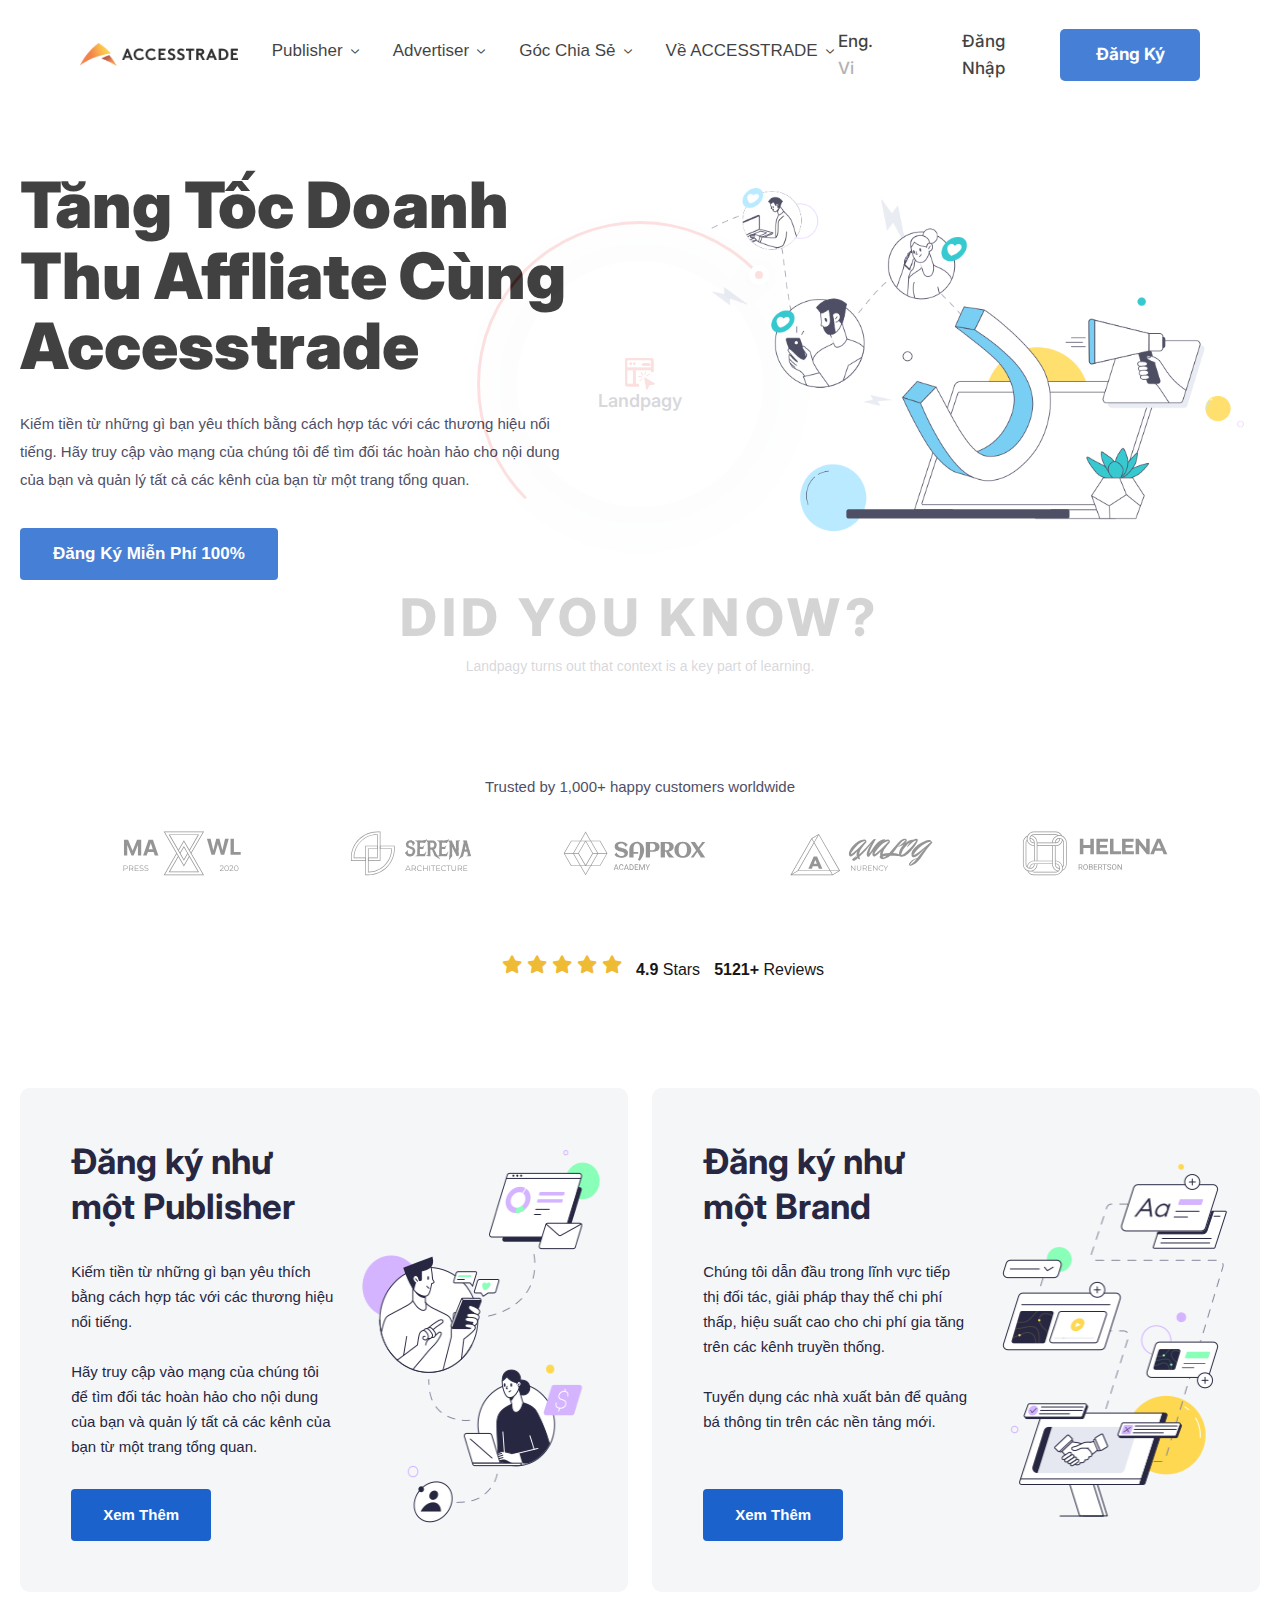
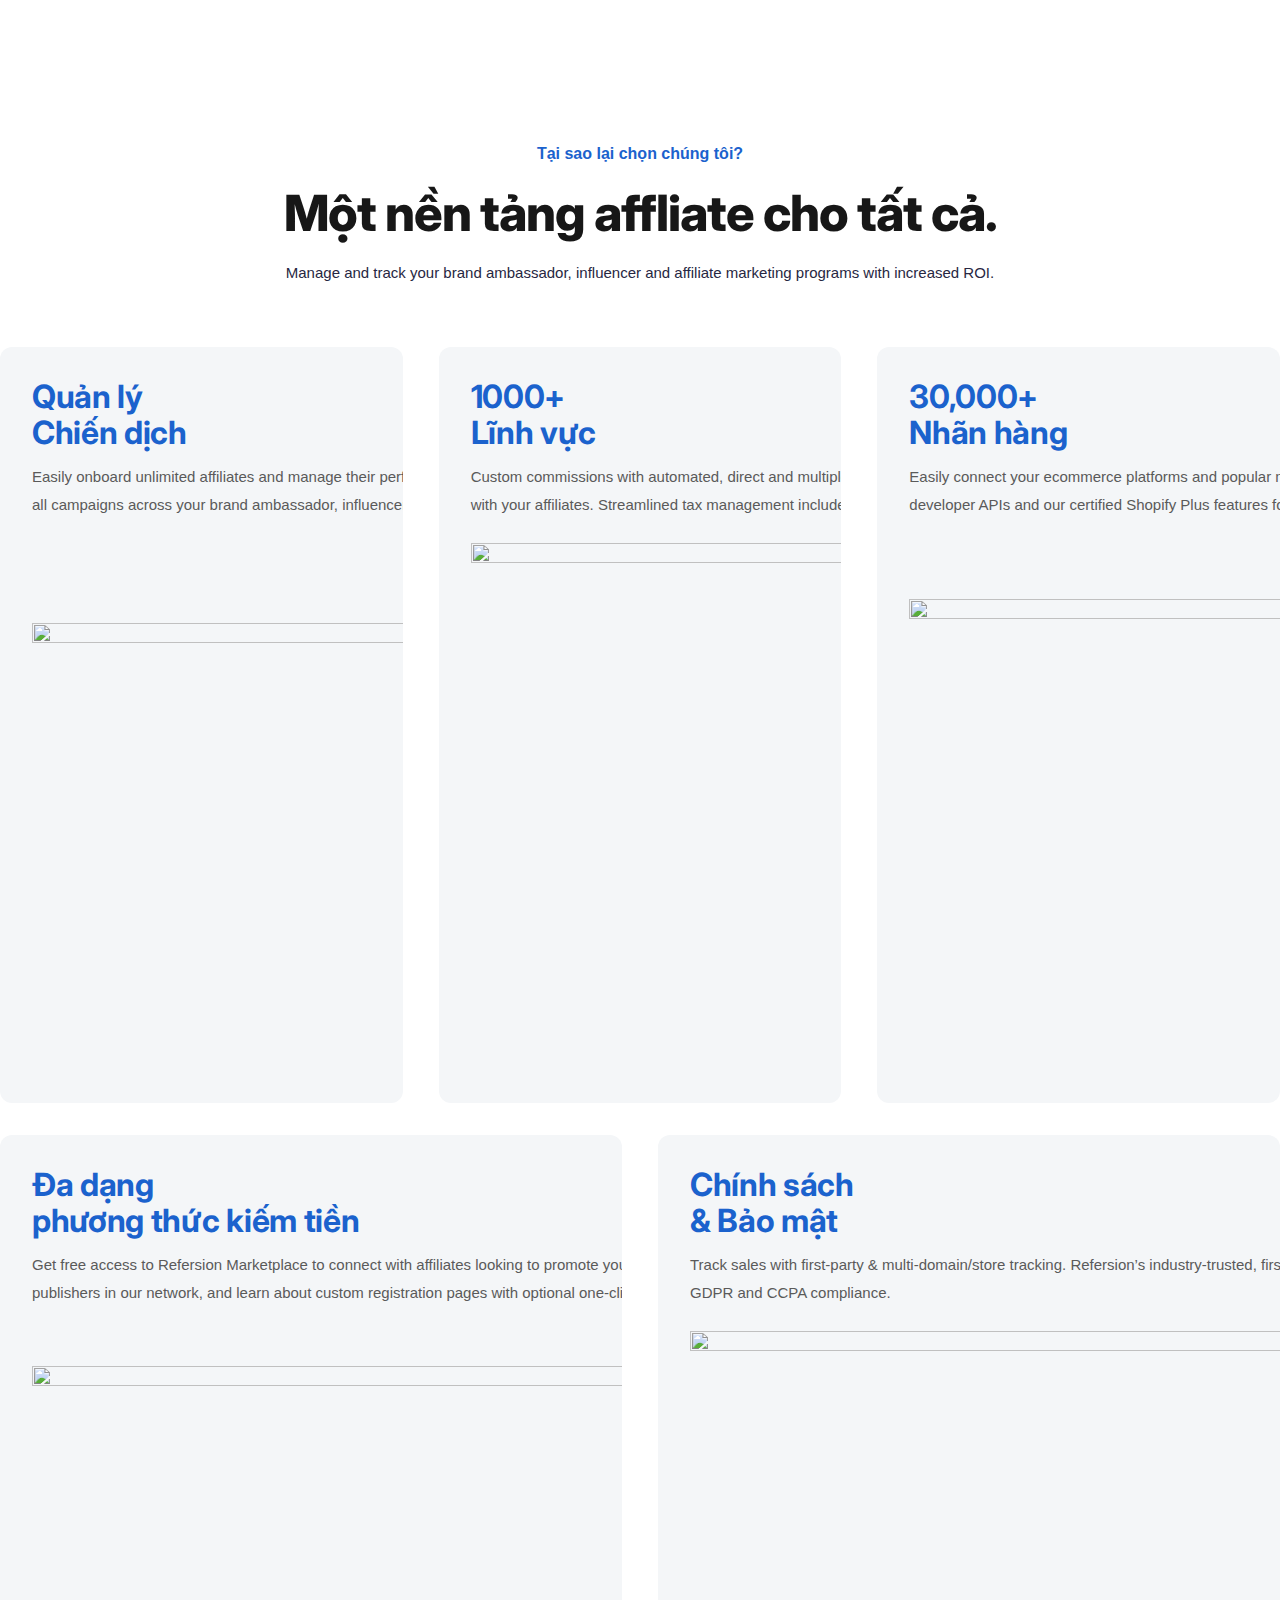
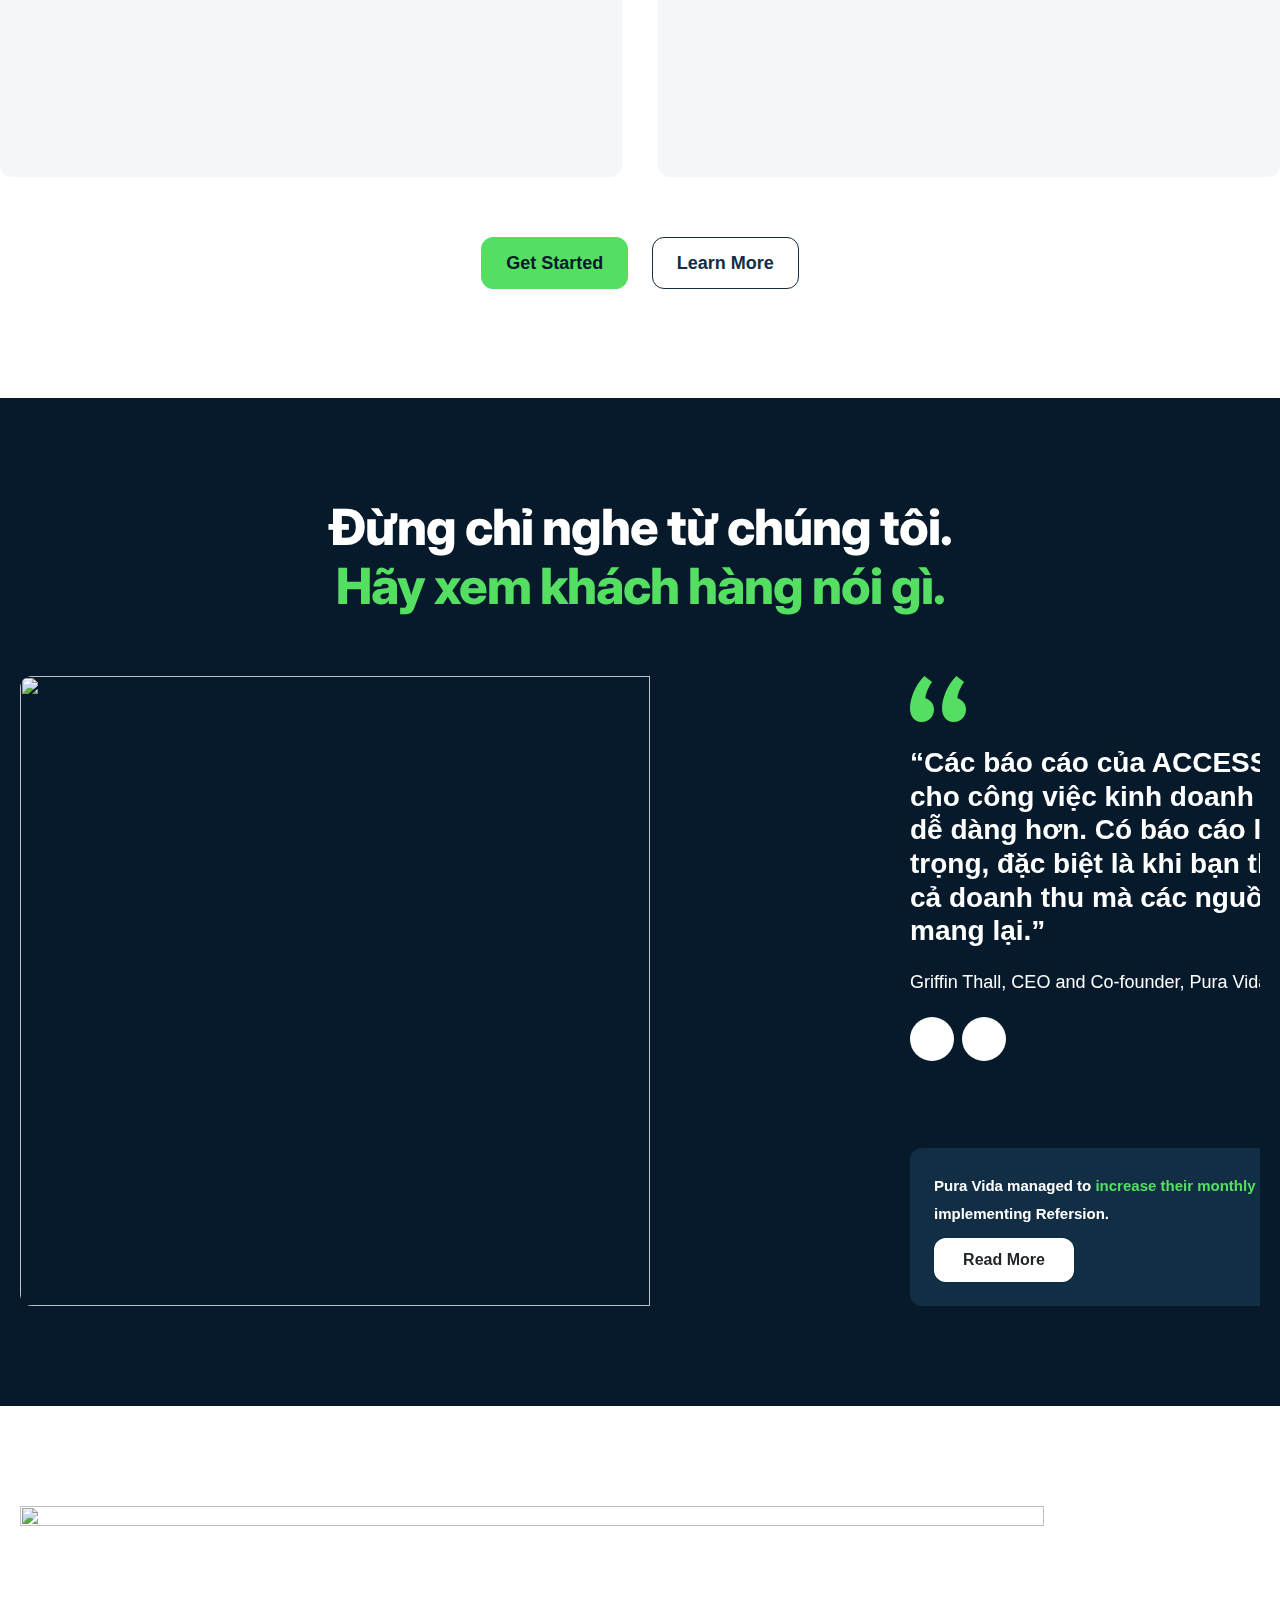
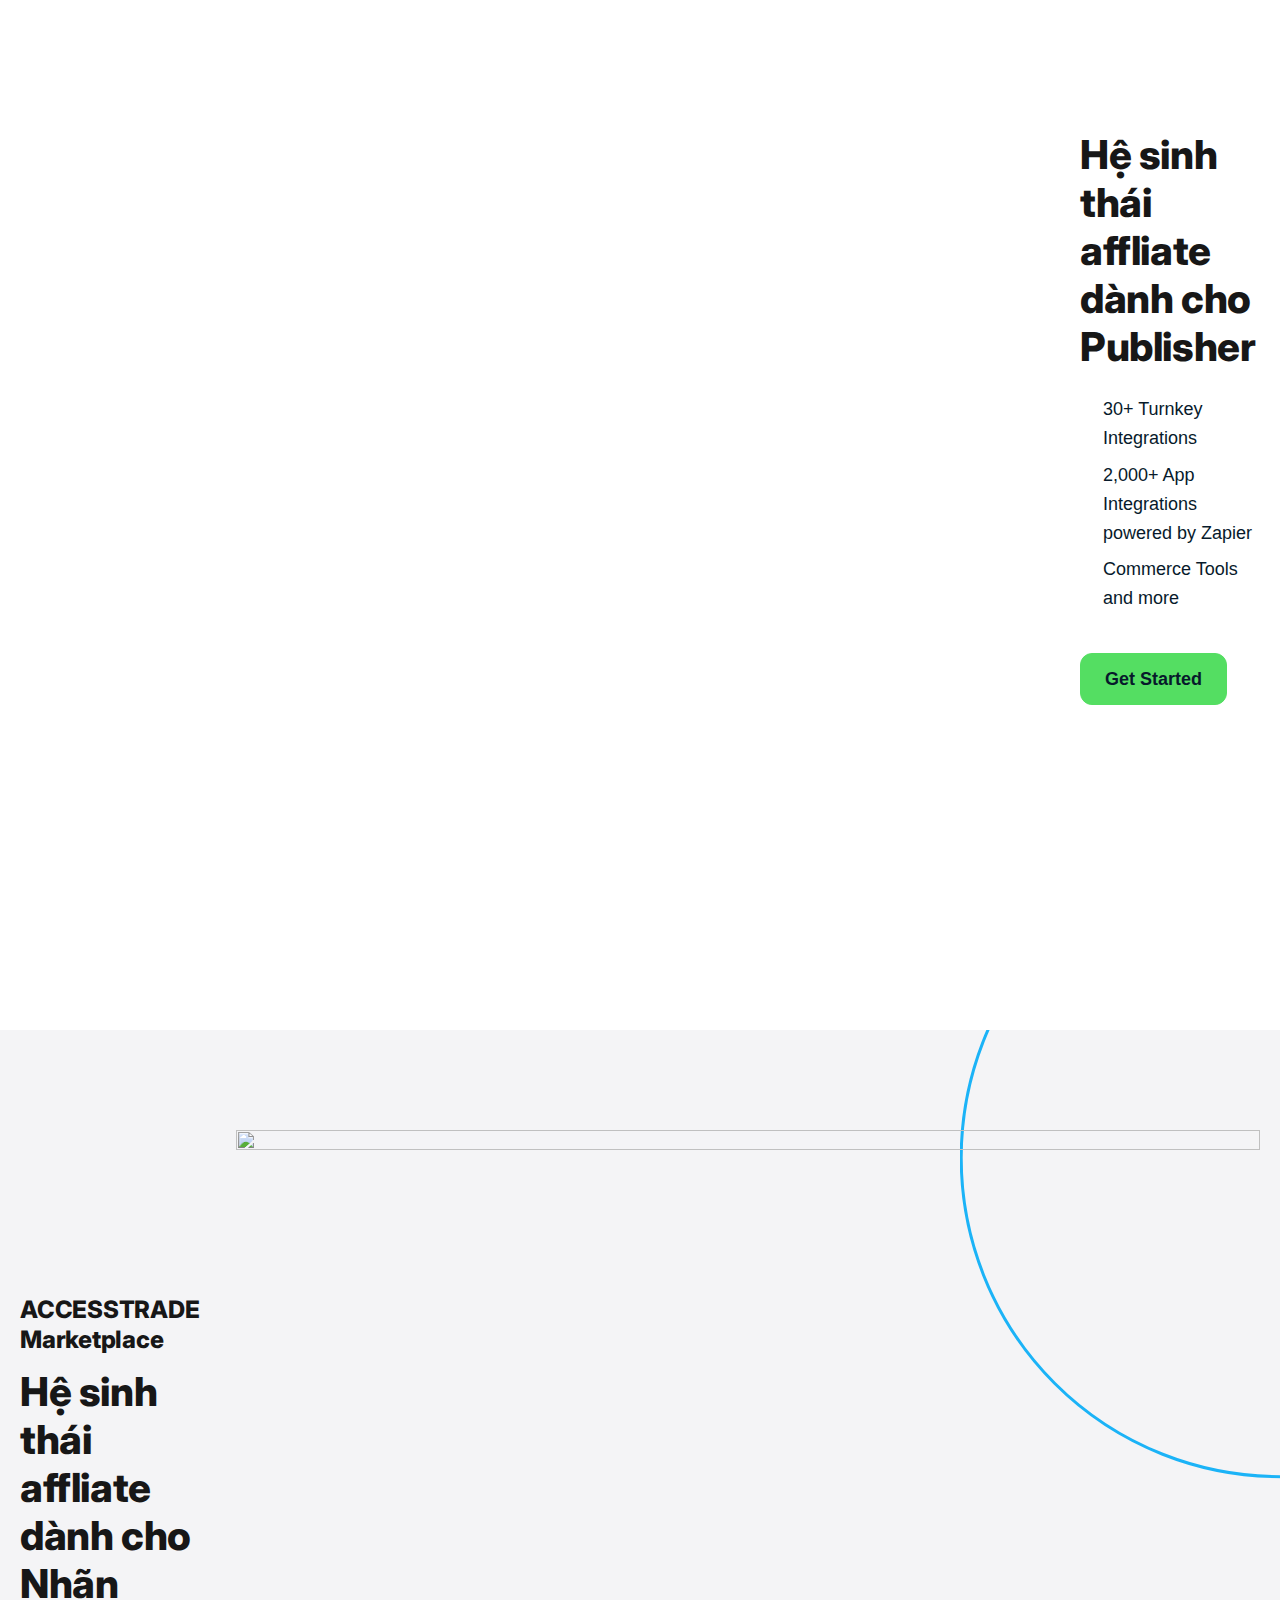
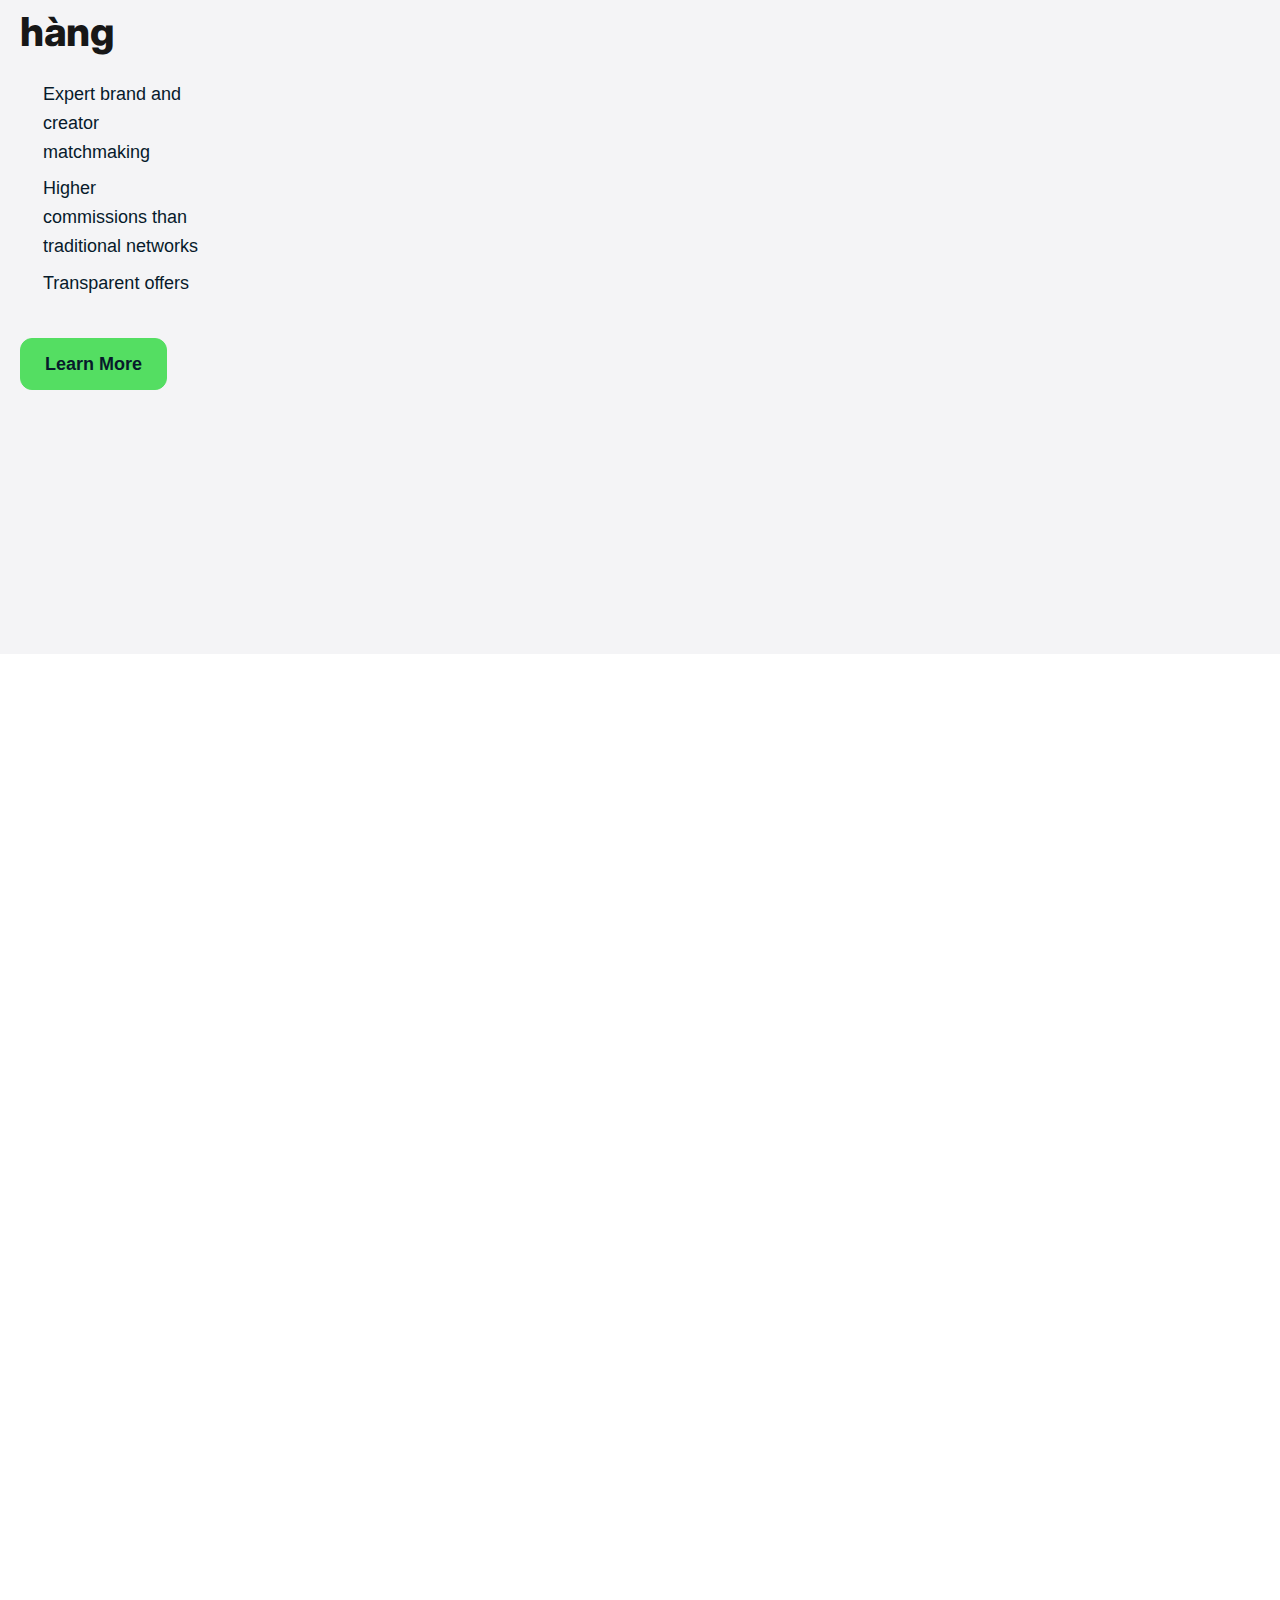
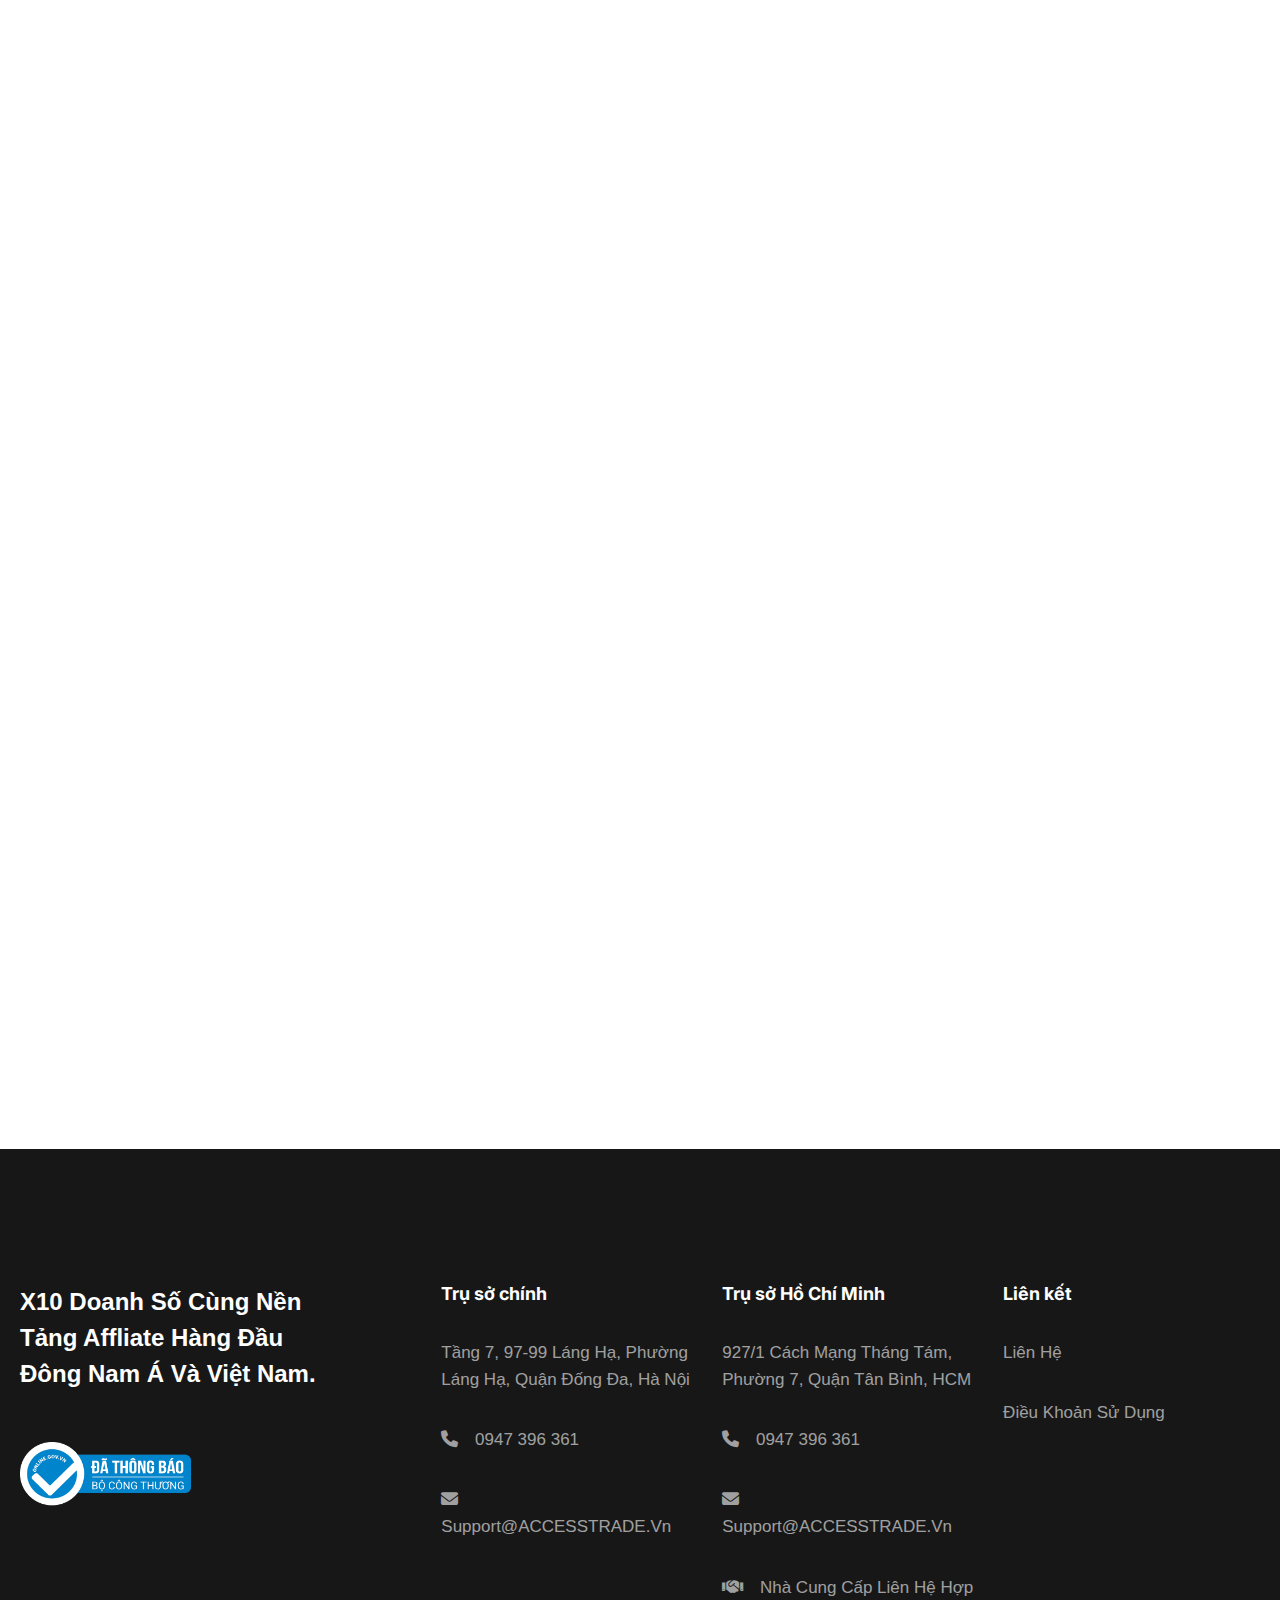
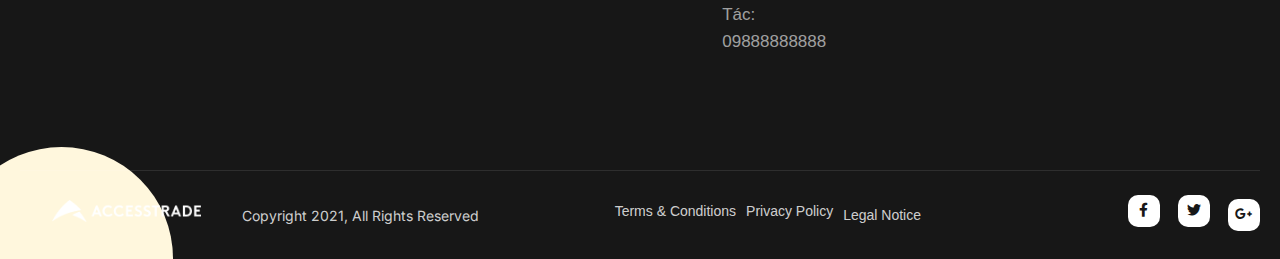
==== commit 31d8e29f: "chèn xong các section. chưa responsive 14/6" ====
--- a/landpagy/html-template.spider-themes.net/landpagy/index.html
+++ b/landpagy/html-template.spider-themes.net/landpagy/index.html
@@ -30,6 +30,8 @@
   <link rel="preconnect" href="https://fonts.googleapis.com">
   <link rel="preconnect" href="https://fonts.gstatic.com" crossorigin>
   <link href="https://fonts.googleapis.com/css2?family=Lexend:wght@300;400;500;600;700&display=swap" rel="stylesheet">
+  <!-- Link fontawesome -->
+  <link rel="stylesheet" href="./assets/fonts/fontawesome-free-6.1.1-web/css/all.min.css">
 </head>
 
 <body>
@@ -546,7 +548,7 @@
 
     <!-- Why choose us section  -->
 
-    <div class="container" style="margin-top: 100px">
+    <div class="container" style="padding: 100px 0 100px 0">
       <div class="wp-block-group text-center" style="margin-bottom:calc(60px*var(--scale))">
         <p class="has-sub-heading-font-size">
           Tại sao lại chọn chúng tôi?
@@ -699,239 +701,389 @@
     <!-- Why choose us section -->
 
 
-
-    <!-- Features Area -->
-    <section class="features section-padding">
+    <!-- Feedback section: refersion.com -->
+    <section class=""
+      style="padding-top:calc(100px*var(--scale));padding-bottom:calc(100px*var(--scale));background-color:#071A2B;color:#ffffff">
       <div class="container">
-        <div class="row">
-          <div class="col-lg-6">
-            <div class="features-image">
-              <img src="assets/images/features/feature.png" alt="Features Image" />
-              <!-- <img src="assets/images/features/features-object-1.svg" alt="Features Object"
-                class="features-object1 object-element" data-paroller-factor="0.1" data-paroller-type="foreground"
-                data-paroller-direction="horizontal" data-paroller-transition="transform .2s linear" />
-              <img src="assets/images/features/features-object-2.svg" alt="Features Object" class="features-object2" />
-              <img class="features-object3 object-element" data-paroller-factor="0.05" data-paroller-type="foreground"
-                data-paroller-direction="horizontal" data-paroller-transition="transform .2s linear"
-                src="assets/images/features/features-object-3.svg" alt="Features Object" />
-              <img src="assets/images/features/features-object-4.svg" alt="Features Object"
-                class="features-object4 object-element" data-paroller-factor="0.05" data-paroller-type="foreground"
-                data-paroller-transition="transform .2s linear" />
-              <img src="assets/images/features/features-object-5.svg" alt="Features Object"
-                class="features-object5 object-element" data-paroller-type="foreground" data-paroller-factor="0.1"
-                data-paroller-transition="transform .2s linear" /> -->
-              <div class="round-object"></div>
-            </div>
-          </div>
-          <div class="col-lg-6">
-            <div class="features-content">
-              <h2>Outstanding Features & Automations</h2>
-              <h3>
-                We created world's first project visualisation software for
-                <span>remote teams.</span>
+        <div class="wp-block-group text-center" style="margin-bottom:calc(60px*var(--scale))">
+          <h2 class="has-heading-1-font-size snipcss0-3-3-4">
+            Đừng chỉ nghe từ chúng tôi.
+            <br>
+            <span class="has-purple-color">
+              Hãy xem khách hàng nói gì.
+            </span>
+          </h2>
+        </div>
+        <div class="swiper swiper-fade swiper-pointer-events swiper-autoheight">
+          <div class="swiper-wrapper" aria-live="polite" style="transition-duration: 0ms; height: 630px;">
+            <div class="swiper-slide"
+              style="width: 1440px; transition-duration: 0ms; opacity: 0; transform: translate3d(0px, 0px, 0px);"
+              aria-label="2 / 2">
+              <div class="testimonial-slide__content-wrapper">
+                <div class="testimonial-slide__image-wrapper">
+                  <img width="858" height="780"
+                    src="https://cdn.refersion.com/wp-content/uploads/2022/01/26102053/BLENDERS-1.png"
+                    class="testimonial-slide__image" loading="lazy" sizes="(max-width: 858px) 100vw, 858px">
+                </div>
+                <div class="testimonial-slide__content">
+                  <div class="block-testimonial__icon">
+                    <svg width="57" height="46" viewBox="0 0 57 46" fill="none" xmlns="http://www.w3.org/2000/svg"
+                      class="snip-svg">
+                      <path
+                        d="M22.0861 5.95105L14.3565 0C4.73398 9.32867 0.00158691 23.4825 0.00158691 32.1678C0.00158691 41.6573 5.68046 46 12.1481 46C18.9312 46 23.9791 40.5315 23.9791 33.6154C23.9791 27.986 20.6664 24.1259 15.4607 22.1958C15.6185 17.3706 18.6157 10.6154 22.0861 5.95105ZM54.1086 5.95105L46.3791 0C36.7565 9.32867 32.0241 23.4825 32.0241 32.1678C32.0241 41.6573 37.703 46 44.1706 46C50.9537 46 56.0016 40.5315 56.0016 33.6154C56.0016 27.986 52.6889 24.1259 47.4833 22.1958C47.641 17.3706 50.6382 10.6154 54.1086 5.95105Z"
+                        fill="#54DE62">
+                      </path>
+                    </svg>
+                  </div>
+                  <p class="testimonial-slide__text">
+                    “Các báo cáo của ACCESSTRADE làm cho công việc kinh doanh của tôi trở nên dễ dàng hơn. Có báo cáo là
+                    cực kì quan trọng, đặc biệt là khi bạn thấy được tất cả doanh thu mà các nguồn khác nhau mang lại..”
+                  </p>
+                  <span class="testimonial-slide__info">
+                    Marygrace LeGros, Street Team Manager, Blenders Eyewear
+                  </span>
+                  <div class="testimonial-slide__controls">
+                    <button class="prev-slide-btn" aria-label="Previous slide">
+                      <i class="icon-chevron-left">
+                      </i>
+                    </button>
+                    <button class="next-slide-btn" aria-label="Next slide">
+                      <i class="icon-chevron-right">
+                      </i>
+                    </button>
+                  </div>
+                  <div class="testimonial-slide__cs">
+                    <p class="">
+                      Blenders Eyewear
+                      <span style="color:#54de62">
+                        saw a 270% increase in ambassador revenue
+                      </span>
+                      &nbsp;using Refersion.
+                    </p>
+                    <a href="https://www.refersion.com/case-studies/blenders-eyewear/" class="btn btn-sm snip-a">
+                      Read More
+                    </a>
+                  </div>
+                </div>
+              </div>
+            </div>
+            <div class="swiper-slide swiper-slide-active"
+              style="width: 1440px; transition-duration: 0ms; opacity: 1; transform: translate3d(-1440px, 0px, 0px);"
+              aria-label="1 / 2">
+              <div class="testimonial-slide__content-wrapper">
+                <div class="testimonial-slide__image-wrapper">
+                  <img width="858" height="780"
+                    src="https://cdn.refersion.com/wp-content/uploads/2022/01/26102054/PURA-VIDA.png"
+                    class="testimonial-slide__image" loading="lazy" sizes="(max-width: 858px) 100vw, 858px">
+                </div>
+                <div class="testimonial-slide__content">
+                  <div class="block-testimonial__icon">
+                    <svg width="57" height="46" viewBox="0 0 57 46" fill="none" xmlns="http://www.w3.org/2000/svg"
+                      class="snip-svg">
+                      <path
+                        d="M22.0861 5.95105L14.3565 0C4.73398 9.32867 0.00158691 23.4825 0.00158691 32.1678C0.00158691 41.6573 5.68046 46 12.1481 46C18.9312 46 23.9791 40.5315 23.9791 33.6154C23.9791 27.986 20.6664 24.1259 15.4607 22.1958C15.6185 17.3706 18.6157 10.6154 22.0861 5.95105ZM54.1086 5.95105L46.3791 0C36.7565 9.32867 32.0241 23.4825 32.0241 32.1678C32.0241 41.6573 37.703 46 44.1706 46C50.9537 46 56.0016 40.5315 56.0016 33.6154C56.0016 27.986 52.6889 24.1259 47.4833 22.1958C47.641 17.3706 50.6382 10.6154 54.1086 5.95105Z"
+                        fill="#54DE62">
+                      </path>
+                    </svg>
+                  </div>
+                  <p class="testimonial-slide__text">
+                    “Các báo cáo của ACCESSTRADE làm cho công việc kinh doanh của tôi trở nên dễ dàng hơn. Có báo cáo là
+                    cực kì quan trọng, đặc biệt là khi bạn thấy được tất cả doanh thu mà các nguồn khác nhau mang lại.”
+                  </p>
+                  <span class="testimonial-slide__info">
+                    Griffin Thall, CEO and Co-founder, Pura Vida
+                  </span>
+                  <div class="testimonial-slide__controls">
+                    <button class="prev-slide-btn" aria-label="Previous slide">
+                      <i class="icon-chevron-left">
+                      </i>
+                    </button>
+                    <button class="next-slide-btn" aria-label="Next slide">
+                      <i class="icon-chevron-right">
+                      </i>
+                    </button>
+                  </div>
+                  <div class="testimonial-slide__cs">
+                    <p class="" style="color: #fff;">
+                      Pura Vida managed to
+                      <span style="color:#54de62">
+                        increase their monthly sales by 230%
+                      </span>
+                      after implementing Refersion.
+                    </p>
+                    <a href="https://www.refersion.com/case-studies/pura-vida/" class="btn btn-sm snip-a"
+                      style="background-color: #fff;">
+                      Read More
+                    </a>
+                  </div>
+                </div>
+              </div>
+              <div class="testimonial-slide__content-wrapper">
+                <div class="testimonial-slide__image-wrapper">
+                  <img width="858" height="780"
+                    src="https://cdn.refersion.com/wp-content/uploads/2022/01/26102054/PURA-VIDA.png"
+                    class="testimonial-slide__image" loading="lazy" sizes="(max-width: 858px) 100vw, 858px">
+                </div>
+                <div class="testimonial-slide__content">
+                  <div class="block-testimonial__icon">
+                    <svg width="57" height="46" viewBox="0 0 57 46" fill="none" xmlns="http://www.w3.org/2000/svg"
+                      class="snip-svg">
+                      <path
+                        d="M22.0861 5.95105L14.3565 0C4.73398 9.32867 0.00158691 23.4825 0.00158691 32.1678C0.00158691 41.6573 5.68046 46 12.1481 46C18.9312 46 23.9791 40.5315 23.9791 33.6154C23.9791 27.986 20.6664 24.1259 15.4607 22.1958C15.6185 17.3706 18.6157 10.6154 22.0861 5.95105ZM54.1086 5.95105L46.3791 0C36.7565 9.32867 32.0241 23.4825 32.0241 32.1678C32.0241 41.6573 37.703 46 44.1706 46C50.9537 46 56.0016 40.5315 56.0016 33.6154C56.0016 27.986 52.6889 24.1259 47.4833 22.1958C47.641 17.3706 50.6382 10.6154 54.1086 5.95105Z"
+                        fill="#54DE62">
+                      </path>
+                    </svg>
+                  </div>
+                  <p class="testimonial-slide__text">
+                    “Các báo cáo của ACCESSTRADE làm cho công việc kinh doanh của tôi trở nên dễ dàng hơn. Có báo cáo là
+                    cực kì quan trọng, đặc biệt là khi bạn thấy được tất cả doanh thu mà các nguồn khác nhau mang lại.”
+                  </p>
+                  <span class="testimonial-slide__info">
+                    Griffin Thall, CEO and Co-founder, Pura Vida
+                  </span>
+                  <div class="testimonial-slide__controls">
+                    <button class="prev-slide-btn" aria-label="Previous slide">
+                      <i class="icon-chevron-left">
+                      </i>
+                    </button>
+                    <button class="next-slide-btn" aria-label="Next slide">
+                      <i class="icon-chevron-right">
+                      </i>
+                    </button>
+                  </div>
+                  <div class="testimonial-slide__cs">
+                    <p class="" style="color:#fff;">
+                      Pura Vida managed to
+                      <span style="color:#54de62">
+                        increase their monthly sales by 230%
+                      </span>
+                      after implementing Refersion.
+                    </p>
+                    <a href="https://www.refersion.com/case-studies/pura-vida/" class="btn btn-sm snip-a"
+                      style="background-color:#fff;">
+                      Read More
+                    </a>
+                  </div>
+                </div>
+              </div>
+            </div>
+            <div class="swiper-slide"
+              style="width: 1440px; transition-duration: 0ms; opacity: 0; transform: translate3d(-2880px, 0px, 0px);"
+              aria-label="2 / 2">
+              <div class="testimonial-slide__content-wrapper">
+                <div class="testimonial-slide__image-wrapper">
+                  <img width="858" height="780"
+                    src="https://cdn.refersion.com/wp-content/uploads/2022/01/26102053/BLENDERS-1.png"
+                    class="testimonial-slide__image" loading="lazy" sizes="(max-width: 858px) 100vw, 858px">
+                </div>
+                <div class="testimonial-slide__content">
+                  <div class="block-testimonial__icon">
+                    <svg width="57" height="46" viewBox="0 0 57 46" fill="none" xmlns="http://www.w3.org/2000/svg"
+                      class="snip-svg">
+                      <path
+                        d="M22.0861 5.95105L14.3565 0C4.73398 9.32867 0.00158691 23.4825 0.00158691 32.1678C0.00158691 41.6573 5.68046 46 12.1481 46C18.9312 46 23.9791 40.5315 23.9791 33.6154C23.9791 27.986 20.6664 24.1259 15.4607 22.1958C15.6185 17.3706 18.6157 10.6154 22.0861 5.95105ZM54.1086 5.95105L46.3791 0C36.7565 9.32867 32.0241 23.4825 32.0241 32.1678C32.0241 41.6573 37.703 46 44.1706 46C50.9537 46 56.0016 40.5315 56.0016 33.6154C56.0016 27.986 52.6889 24.1259 47.4833 22.1958C47.641 17.3706 50.6382 10.6154 54.1086 5.95105Z"
+                        fill="#54DE62">
+                      </path>
+                    </svg>
+                  </div>
+                  <p class="testimonial-slide__text">
+                    “Các báo cáo của ACCESSTRADE làm cho công việc kinh doanh của tôi trở nên dễ dàng hơn. Có báo cáo là
+                    cực kì quan trọng, đặc biệt là khi bạn thấy được tất cả doanh thu mà các nguồn khác nhau mang lại.”
+                  </p>
+                  <span class="testimonial-slide__info">
+                    Marygrace LeGros, Street Team Manager, Blenders Eyewear
+                  </span>
+                  <div class="testimonial-slide__controls">
+                    <button class="prev-slide-btn" aria-label="Previous slide">
+                      <i class="icon-chevron-left">
+                      </i>
+                    </button>
+                    <button class="next-slide-btn" aria-label="Next slide">
+                      <i class="icon-chevron-right">
+                      </i>
+                    </button>
+                  </div>
+                  <div class="testimonial-slide__cs">
+                    <p class="">
+                      Blenders Eyewear
+                      <span style="color:#54de62">
+                        saw a 270% increase in ambassador revenue
+                      </span>
+                      &nbsp;using Refersion.
+                    </p>
+                    <a href="https://www.refersion.com/case-studies/blenders-eyewear/" class="btn btn-sm snip-a">
+                      Read More
+                    </a>
+                  </div>
+                </div>
+              </div>
+            </div>
+            <div class="swiper-slide"
+              style="width: 1440px; transition-duration: 0ms; opacity: 0; transform: translate3d(-4320px, 0px, 0px);"
+              aria-label="1 / 2">
+              <div class="testimonial-slide__content-wrapper">
+                <div class="testimonial-slide__image-wrapper">
+                  <img width="858" height="780"
+                    src="https://cdn.refersion.com/wp-content/uploads/2022/01/26102054/PURA-VIDA.png"
+                    class="testimonial-slide__image" loading="lazy" sizes="(max-width: 858px) 100vw, 858px">
+                </div>
+                <div class="testimonial-slide__content">
+                  <div class="block-testimonial__icon">
+                    <svg width="57" height="46" viewBox="0 0 57 46" fill="none" xmlns="http://www.w3.org/2000/svg"
+                      class="snip-svg">
+                      <path
+                        d="M22.0861 5.95105L14.3565 0C4.73398 9.32867 0.00158691 23.4825 0.00158691 32.1678C0.00158691 41.6573 5.68046 46 12.1481 46C18.9312 46 23.9791 40.5315 23.9791 33.6154C23.9791 27.986 20.6664 24.1259 15.4607 22.1958C15.6185 17.3706 18.6157 10.6154 22.0861 5.95105ZM54.1086 5.95105L46.3791 0C36.7565 9.32867 32.0241 23.4825 32.0241 32.1678C32.0241 41.6573 37.703 46 44.1706 46C50.9537 46 56.0016 40.5315 56.0016 33.6154C56.0016 27.986 52.6889 24.1259 47.4833 22.1958C47.641 17.3706 50.6382 10.6154 54.1086 5.95105Z"
+                        fill="#54DE62">
+                      </path>
+                    </svg>
+                  </div>
+                  <p class="testimonial-slide__text">
+                    “Các báo cáo của ACCESSTRADE làm cho công việc kinh doanh của tôi trở nên dễ dàng hơn. Có báo cáo là
+                    cực kì quan trọng, đặc biệt là khi bạn thấy được tất cả doanh thu mà các nguồn khác nhau mang lại.”
+                  </p>
+                  <span class="testimonial-slide__info">
+                    Griffin Thall, CEO and Co-founder, Pura Vida
+                  </span>
+                  <div class="testimonial-slide__controls">
+                    <button class="prev-slide-btn" aria-label="Previous slide">
+                      <i class="icon-chevron-left">
+                      </i>
+                    </button>
+                    <button class="next-slide-btn" aria-label="Next slide">
+                      <i class="icon-chevron-right">
+                      </i>
+                    </button>
+                  </div>
+                  <div class="testimonial-slide__cs">
+                    <p class="">
+                      Pura Vida managed to
+                      <span style="color:#54de62">
+                        increase their monthly sales by 230%
+                      </span>
+                      after implementing Refersion.
+                    </p>
+                    <a href="https://www.refersion.com/case-studies/pura-vida/" class="btn btn-sm snip-a">
+                      Read More
+                    </a>
+                  </div>
+                </div>
+              </div>
+            </div>
+          </div>
+          <span class="swiper-notification" aria-atomic="true">
+          </span>
+        </div>
+        <div class="wp-block-group">
+        </div>
+      </div>
+    </section>
+    <!-- Feedback section: refersion.com -->
+
+
+    <!-- Feature section: refersion -->
+    <section class="" style="padding-top:calc(100px*var(--scale));padding-bottom:calc(100px*var(--scale))">
+      <div class="container">
+        <div class="wp-block-columns">
+          <div class="wp-block-column">
+            <div class="">
+              <figure class="wp-block-image">
+                <img width="1024" height="1024"
+                  src="https://cdn.refersion.com/wp-content/uploads/2022/02/26103458/ecommerce-stack-1024x1024.webp"
+                  class="wp-image-3210 snip-img" sizes="(max-width: 1024px) 100vw, 1024px">
+              </figure>
+            </div>
+          </div>
+          <div class="wp-block-column is-vertically-aligned-center">
+            <div class="wp-block-group" style="max-width:calc(550px*var(--scale));margin-left:auto">
+              <h3 style="max-width:calc(700px*var(--scale));margin-bottom:calc(24px*var(--scale))">
+                Hệ sinh thái affliate dành cho Publisher
               </h3>
-              <p>
-                We're here every step of the way making sure you and your team deliver. We're here every step of the way
-                making sure you and your team deliver
-              </p>
+              <ul class="is-style-blue-arrows">
+                <li class="snipcss0-6-11-12">
+                  30+ Turnkey Integrations
+                </li>
+                <li>
+                  2,000+ App Integrations powered by Zapier
+                </li>
+                <li>
+                  Commerce Tools and more
+                </li>
+              </ul>
+              <div class="wp-block-buttons" style="margin-top:calc(40px*var(--scale))">
+                <div class="wp-block-button">
+                  <a class="wp-block-button__link" href="https://www.refersion.com/partners/integrations/">
+                    Get Started
+                  </a>
+                </div>
+              </div>
             </div>
           </div>
         </div>
       </div>
     </section>
-    <!-- Features Area -->
-
-    <!-- Why Choose us Area -->
-    <section class="why-choose section-padding">
+    <!-- Feature section: refersion -->
+
+
+    <!-- Feature 2 section: refersion.com -->
+    <section class="block-grid has-section-shapes"
+      style="padding-top:calc(100px*var(--scale));padding-bottom:calc(100px*var(--scale));background-color:#F4F4F6">
       <div class="container">
-        <div class="why-choose-wrapper">
-          <div class="row">
-            <div class="col-md-4 wow fadeInUp animate__faster">
-              <div class="why-choose-item">
-                <div class="why-choose-icon">
-                  <img src="assets/images/icon/icon.svg" alt="Why Choose Icon" />
-                </div>
-                <h4>Deadlines will never surprise you again.</h4>
-                <p>We're here every step of the way making sure you and your team deliver</p>
-              </div>
-            </div>
-            <div class="col-md-4 wow fadeInUp animate__fast">
-              <div class="why-choose-item">
-                <div class="why-choose-icon">
-                  <img src="assets/images/icon/icon-2.svg" alt="Why Choose Icon" />
-                </div>
-                <h4>Everyone knows what need to do.</h4>
-                <p>We're here every step of the way making sure you and your team deliver</p>
-              </div>
-            </div>
-            <div class="col-md-4 wow fadeInUp">
-              <div class="why-choose-item">
-                <div class="why-choose-icon">
-                  <img src="assets/images/icon/icon-3.svg" alt="Why Choose Icon" />
-                </div>
-                <h4>Less juggling, more time for Real Work.</h4>
-                <p>We're here every step of the way making sure you and your team deliver</p>
-              </div>
-            </div>
-          </div>
+        <div class="wp-block-columns">
+          <div class="wp-block-column is-vertically-aligned-center">
+            <div class="wp-block-group" style="max-width:calc(550px*var(--scale))">
+              <h2 class="has-heading-6-font-size" style="margin-bottom:calc(12px*var(--scale))">
+                <span class="fw-800">
+                  ACCESSTRADE Marketplace
+                </span>
+              </h2>
+              <h3 style="max-width:calc(700px*var(--scale));margin-bottom:calc(24px*var(--scale))" class="">
+                Hệ sinh thái affliate dành cho Nhãn hàng
+              </h3>
+              <ul class="is-style-purple-arrows">
+                <li>
+                  Expert brand and creator matchmaking
+                </li>
+                <li>
+                  Higher commissions than traditional networks
+                </li>
+                <li>
+                  Transparent offers
+                </li>
+              </ul>
+              <div class="wp-block-buttons" style="margin-top:calc(40px*var(--scale))">
+                <div class="wp-block-button">
+                  <a class="wp-block-button__link" href="https://marketplace.refersion.com/" rel="noreferrer noopener">
+                    Learn More
+                  </a>
+                </div>
+              </div>
+            </div>
+          </div>
+          <div class="wp-block-column">
+            <div class="">
+              <figure class="wp-block-image">
+                <img width="1024" height="1024"
+                  src="https://cdn.refersion.com/wp-content/uploads/2022/02/26103501/Refersion-marketplace-1024x1024.webp"
+                  class="wp-image-3198 snip-img" sizes="(max-width: 1024px) 100vw, 1024px">
+              </figure>
+            </div>
+          </div>
+        </div>
+      </div>
+      <div class="section-shape section-shape--position-top-right">
+        <div class="shape-wrapper" style="width:50%;transform:translate(50% , -30%) rotate(0deg)">
+          <svg width="800" height="801" viewBox="0 0 800 801" fill="none" xmlns="http://www.w3.org/2000/svg"
+            class="snip-svg">
+            <circle vector-effect="non-scaling-stroke" cx="400" cy="400.112" r="398.5" stroke="#1BB3F7"
+              stroke-width="3">
+            </circle>
+          </svg>
         </div>
       </div>
     </section>
-    <!-- Why Choose us Area -->
-
-    <!-- Features Area Two-->
-    <section class="features-area-two section-padding">
-      <div class="container">
-        <div class="row align-items-center">
-          <div class="col-md-6 col-lg-5">
-            <div class="features-content">
-              <h2 class="mt-n4">Fast & powerful to get out of your way</h2>
-              <p>Aenean amet netus aliquam elit eu, sagittis id natoque id.</p>
-              <div class="features-counter">
-                <span>Trusted By </span>
-                <br />
-                <strong><span class="counter">3000</span>+</strong>
-                <br />
-                <p>Company</p>
-              </div>
-            </div>
-          </div>
-          <div class="col-md-6 col-lg-7">
-            <div class="features-image">
-              <img src="assets/images/features/features-2.png" alt="Features Image" />
-            </div>
-          </div>
-        </div>
-      </div>
-    </section>
-    <!-- Features Area Two-->
-
-    <!-- Testimonial Area -->
-    <section class="testimonial-area testimonial bg-black wow fadeInUp animate__fast">
-      <div id="fixedWrapper" class="pt-md-4">
-        <div class="container">
-          <div class="row">
-            <div class="col-12">
-              <div class="testimonial-title text-center">
-                <h2 class="text-white mt-n3">Choose a workflow or make your own</h2>
-              </div>
-            </div>
-          </div>
-        </div>
-        <div class="container">
-          <div id="scroll-container">
-            <div class="row">
-              <div class="col-12 max-width">
-                <div class="testimonial-wrapper">
-                  <div class="row align-items-center">
-                    <div class="col-7 col-md-7">
-                      <div class="testimonial-content">
-                        <h3 class="mt-n4">Plan & Create</h3>
-                        <span> Elit sed sapien viverra eleifend malesuada purus pellentesque ut eget. </span>
-                        <p>Ligula ridiculus lacinia mattis non volutpat. Pellentesque id aenean diam aenean tincidunt
-                          non fermentum nunc mattis.</p>
-                        <div class="testimonial-review">
-                          <i class="fas fa-quote-left"></i>
-                          <p>
-                            Startup Landing is a great theme. Ligula ridiculus lacinia mattis non volutpat.
-                            <span>Ligula ridiculus lacinia</span>
-                          </p>
-                          <div class="testimonial-author">
-                            <div class="testimonial-author-image">
-                              <img src="assets/images/testimonial/testimonial-1.jpg" alt="Testimonial" />
-                            </div>
-                            <div class="testimonial-author-name">
-                              <h4>Jesus Requena</h4>
-                              <span>Support Engineer, Aliexpress</span>
-                            </div>
-                          </div>
-                        </div>
-                      </div>
-                    </div>
-                    <div class="col-5 col-md-5">
-                      <div class="testimonial-right-image">
-                        <img src="assets/images/testimonial/testimonial.png" alt="" />
-                      </div>
-                    </div>
-                  </div>
-                </div>
-              </div>
-              <div class="col-12 max-width">
-                <div class="testimonial-wrapper">
-                  <div class="row align-items-center">
-                    <div class="col-7 col-md-7">
-                      <div class="testimonial-content">
-                        <h3 class="mt-n4">Plan & Create</h3>
-                        <span>Elit sed sapien viverra eleifend malesuada purus pellentesque ut eget.</span>
-                        <p>Ligula ridiculus lacinia mattis non volutpat. Pellentesque id aenean diam aenean tincidunt
-                          non fermentum nunc mattis.</p>
-                        <div class="testimonial-review">
-                          <i class="fas fa-quote-left"></i>
-                          <p>
-                            Startup Landing is a great theme. Ligula ridiculus lacinia mattis non volutpat.
-                            <span>Ligula ridiculus lacinia</span>
-                          </p>
-                          <div class="testimonial-author">
-                            <div class="testimonial-author-image">
-                              <img src="assets/images/testimonial/testimonial-1.jpg" alt="Testimonial" />
-                            </div>
-                            <div class="testimonial-author-name">
-                              <h4>Jesus Requena</h4>
-                              <span>Support Engineer, Aliexpress</span>
-                            </div>
-                          </div>
-                        </div>
-                      </div>
-                    </div>
-                    <div class="col-5 col-md-5">
-                      <div class="testimonial-right-image">
-                        <img src="assets/images/testimonial/testimonial.png" alt="" />
-                      </div>
-                    </div>
-                  </div>
-                </div>
-              </div>
-              <div class="col-12 max-width">
-                <div class="testimonial-wrapper">
-                  <div class="row align-items-center">
-                    <div class="col-7 col-md-7">
-                      <div class="testimonial-content">
-                        <h3 class="mt-n4">Plan & Create</h3>
-                        <span>Elit sed sapien viverra eleifend malesuada purus pellentesque ut eget.</span>
-                        <p>Ligula ridiculus lacinia mattis non volutpat. Pellentesque id aenean diam aenean tincidunt
-                          non fermentum nunc mattis.</p>
-                        <div class="testimonial-review">
-                          <i class="fas fa-quote-left"></i>
-                          <p>
-                            Startup Landing is a great theme. Ligula ridiculus lacinia mattis non volutpat.
-                            <span>Ligula ridiculus lacinia</span>
-                          </p>
-                          <div class="testimonial-author">
-                            <div class="testimonial-author-image">
-                              <img src="assets/images/testimonial/testimonial-1.jpg" alt="Testimonial" />
-                            </div>
-                            <div class="testimonial-author-name">
-                              <h4>Jesus Requena</h4>
-                              <span>Support Engineer, Aliexpress</span>
-                            </div>
-                          </div>
-                        </div>
-                      </div>
-                    </div>
-                    <div class="col-5 col-md-5">
-                      <div class="testimonial-right-image">
-                        <img src="assets/images/testimonial/testimonial.png" alt="" />
-                      </div>
-                    </div>
-                  </div>
-                </div>
-              </div>
-            </div>
-          </div>
-        </div>
-      </div>
-    </section>
-    <!-- Testimonial Area -->
+    <!-- Feature 2 section: refersion.com  -->
+
+
 
     <!-- Features Area Three -->
     <section class="features-area-three wow fadeInUp animate__fast">
@@ -939,7 +1091,7 @@
         <div class="row">
           <div class="col-12">
             <div class="section-title-center">
-              <h2 class="mt-n4">A Workflow That Makes Sense</h2>
+              <h2 class="mt-n4"> Sản phẩm của Accestrade </h2>
               <p>Aenean amet netus aliquam elit eu, sagittis id natoque id. Purus augue fermentum dui aliquam dui vel.
               </p>
             </div>
@@ -949,31 +1101,35 @@
               <div class="nav justify-content-center" id="nav-tab" role="tablist">
                 <button class="nav-link active" id="nav-carban-tab" data-bs-toggle="tab" data-bs-target="#nav-carban"
                   type="button" role="tab" aria-controls="nav-carban" aria-selected="true">
-                  Carban
+                  KOC
                 </button>
                 <button class="nav-link" id="nav-timeline-tab" data-bs-toggle="tab" data-bs-target="#nav-timeline"
                   type="button" role="tab" aria-controls="nav-timeline" aria-selected="false">
-                  Timeline
+                  PUB 2
                 </button>
                 <button class="nav-link" id="nav-list-tab" data-bs-toggle="tab" data-bs-target="#nav-list" type="button"
                   role="tab" aria-controls="nav-list" aria-selected="false">
-                  List
+                  DIMUADI
                 </button>
                 <button class="nav-link" id="nav-calendar-tab" data-bs-toggle="tab" data-bs-target="#nav-calendar"
                   type="button" role="tab" aria-controls="nav-calendar" aria-selected="false">
-                  Calendar
+                  Access Mobile
+                </button>
+                <button class="nav-link" id="nav-calendar-tab" data-bs-toggle="tab" data-bs-target="#nav-calendar"
+                  type="button" role="tab" aria-controls="nav-calendar" aria-selected="false">
+                  Access Affliate
                 </button>
               </div>
             </nav>
             <div class="tab-content features-tab-content" id="nav-tabContent">
               <div class="tab-pane fade show active" id="nav-carban" role="tabpanel" aria-labelledby="nav-carban-tab">
                 <div class="features-tab-image">
-                  <img src="assets/images/features/features-3.png" alt="Features" />
+                  <img src="assets/images/new-img-quantran/Frame 8617.png" alt="Features" />
                 </div>
               </div>
               <div class="tab-pane fade" id="nav-timeline" role="tabpanel" aria-labelledby="nav-timeline-tab">
                 <div class="features-tab-image">
-                  <img src="assets/images/features/features-3.png" alt="Features" />
+                  <img src="assets/images/new-img-quantran/PUB2.png" alt="Features" />
                 </div>
               </div>
               <div class="tab-pane fade" id="nav-calendar" role="tabpanel" aria-labelledby="nav-calendar-tab">
@@ -1002,7 +1158,8 @@
             </div> -->
 
             <div class="features-form text-center">
-              <a href="" class="btn btn-blue"> Đăng Ký Miễn Phí 100% </a>
+              <a href="" class="btn btn-blue" style="background: #1B62CD; color: #fff; border-radius:8px"> Đăng Ký Miễn
+                Phí 100% </a>
             </div>
 
           </div>
@@ -1011,219 +1168,6 @@
     </section>
     <!-- Features Area Three -->
 
-    <!-- Features Area Four -->
-    <section class="features features-area-four section-padding wow fadeInUp animate__fast">
-      <div class="container">
-        <div class="row align-items-center flex-column-reverse flex-lg-row">
-          <div class="col-lg-6">
-            <div class="features-content features-content-four">
-              <h2>Realtime insight about your team</h2>
-              <h3>Designed following <span>convertion</span> metrix</h3>
-              <p>
-                We're here every step of the way making sure you and your team deliver. We're here every step of the way
-                making sure you and your team deliver
-              </p>
-            </div>
-          </div>
-          <div class="col-lg-6">
-            <div class="features-image">
-              <img src="assets/images/features/features-4.png" alt="Features Image" />
-              <img src="assets/images/features/features-object-6.svg" alt="Features Object" class="features-object6" />
-              <img src="assets/images/features/features-object-7.svg" alt="Features Object"
-                class="features-object7 object-element" data-paroller-factor="0.05" data-paroller-type="foreground"
-                data-paroller-direction="horizontal" data-paroller-transition="transform .2s linear" />
-              <img src="assets/images/features/features-object-8.svg" alt="Features Object"
-                class="features-object8 object-element" data-paroller-factor="0.05" data-paroller-type="foreground"
-                data-paroller-transition="transform .2s linear" />
-              <img src="assets/images/features/features-object-9.svg" alt="Features Object"
-                class="features-object9 object-element" data-paroller-factor="-0.05" data-paroller-type="foreground"
-                data-paroller-transition="transform .2s linear" />
-            </div>
-          </div>
-        </div>
-      </div>
-    </section>
-    <!-- Features Area Four -->
-
-    <!-- Features Area Five -->
-    <section class="features-area-five section-padding wow fadeInUp animate__fast">
-      <div class="container">
-        <div class="row">
-          <div class="col-12">
-            <div class="section-title-center">
-              <h2 class="mt-n4">Move work forward from anywhere</h2>
-            </div>
-            <div class="feature-image">
-              <img src="assets/images/features/feature-5.png" alt="Features Image" />
-              <img src="assets/images/features/features-8.png" alt="Features Image" class="features8" />
-              <img src="assets/images/features/features-9.png" alt="Features Image" class="features9" />
-              <p>
-                We're here every step of the way making sure you and your team deliver. We're here every step of the way
-                making sure you and your team deliver
-              </p>
-            </div>
-          </div>
-        </div>
-      </div>
-    </section>
-    <!-- Features Area Five -->
-
-    <!-- Logo Grid Area -->
-    <section class="logo-grid-area wow fadeInUp animate__fast">
-      <div class="container-fluid">
-        <div class="logo-grid-wrapper">
-          <div class="row flex-column-reverse flex-lg-row align-items-center">
-            <div class="col-lg-6">
-              <div class="section-title-left">
-                <h2 class="mt-n3">Connected to the tools you love</h2>
-                <span>Easy way to integrate</span>
-                <p>
-                  We're here every step of the way making sure you and your team deliver. We're here every step of the
-                  way making sure you and your team
-                  deliver
-                </p>
-              </div>
-            </div>
-            <div class="col-lg-6">
-              <div class="logo-grid">
-                <div class="row no-gutters">
-                  <div class="col-4 col-sm-3 mb-4">
-                    <div class="logo-grid-item">
-                      <img src="assets/images/logo/logo.png" alt="Logo grid Image" />
-                    </div>
-                  </div>
-                  <div class="col-4 col-sm-3 mb-4">
-                    <div class="logo-grid-item">
-                      <img src="assets/images/logo/logo-2.png" alt="Logo grid Image" />
-                    </div>
-                  </div>
-                  <div class="col-4 col-sm-3 mb-4">
-                    <div class="logo-grid-item">
-                      <img src="assets/images/logo/logo-3.png" alt="Logo grid Image" />
-                    </div>
-                  </div>
-                  <div class="col-4 col-sm-3 mb-4">
-                    <div class="logo-grid-item">
-                      <img src="assets/images/logo/logo-4.png" alt="Logo grid Image" />
-                    </div>
-                  </div>
-                  <div class="col-4 col-sm-3 mb-4">
-                    <div class="logo-grid-item">
-                      <img src="assets/images/logo/logo-5.png" alt="Logo grid Image" />
-                    </div>
-                  </div>
-                  <div class="col-4 col-sm-3 mb-4">
-                    <div class="logo-grid-item">
-                      <img src="assets/images/logo/logo.png" alt="Logo grid Image" />
-                    </div>
-                  </div>
-                  <div class="col-4 col-sm-3 mb-4">
-                    <div class="logo-grid-item">
-                      <img src="assets/images/logo/logo-2.png" alt="Logo grid Image" />
-                    </div>
-                  </div>
-                  <div class="col-4 col-sm-3 mb-4">
-                    <div class="logo-grid-item">
-                      <img src="assets/images/logo/logo-3.png" alt="Logo grid Image" />
-                    </div>
-                  </div>
-                  <div class="col-4 col-sm-3 mb-4">
-                    <div class="logo-grid-item">
-                      <img src="assets/images/logo/logo-4.png" alt="Logo grid Image" />
-                    </div>
-                  </div>
-                  <div class="col-4 col-sm-3 mb-4">
-                    <div class="logo-grid-item">
-                      <img src="assets/images/logo/logo-2.png" alt="Logo grid Image" />
-                    </div>
-                  </div>
-                  <div class="col-4 col-sm-3 mb-4">
-                    <div class="logo-grid-item">
-                      <img src="assets/images/logo/logo-5.png" alt="Logo grid Image" />
-                    </div>
-                  </div>
-                  <div class="col-4 col-sm-3 mb-4">
-                    <div class="logo-grid-item logo-grid-text">
-                      <h3 class="text-red m-auto">+30</h3>
-                    </div>
-                  </div>
-                </div>
-              </div>
-            </div>
-          </div>
-        </div>
-      </div>
-    </section>
-    <!-- Logo Grid Area -->
-
-    <!-- Testimonial Area -->
-    <section class="testimonial-area testimonial-area-two bg-white-800 wow fadeInUp animate__fast">
-      <div id="testimonial-2" class="swiper-container">
-        <div class="swiper-wrapper">
-          <div class="swiper-slide">
-            <div class="testimonial-review">
-              <i class="fas fa-quote-left"></i>
-              <p>
-                Continually harness functional e-business without global core competencies. Interactively pontificate
-                client-focused web-readiness via quality
-                scenarios. Professionally pursue collaborative
-                <span>ideas rather than prospective imperatives.</span>
-              </p>
-              <div class="testimonial-author">
-                <div class="testimonial-author-image">
-                  <img src="assets/images/testimonial/testimonial-1.jpg" alt="Testimonial" />
-                </div>
-                <div class="testimonial-author-name">
-                  <h4>Jesus Requena</h4>
-                  <span>Support Engineer, Aliexpress</span>
-                </div>
-              </div>
-            </div>
-          </div>
-          <div class="swiper-slide">
-            <div class="testimonial-review">
-              <i class="fas fa-quote-left"></i>
-              <p>
-                Continually harness functional e-business without global core competencies. Interactively pontificate
-                client-focused web-readiness via quality
-                scenarios. Professionally pursue collaborative
-                <span>ideas rather than prospective imperatives.</span>
-              </p>
-              <div class="testimonial-author">
-                <div class="testimonial-author-image">
-                  <img src="assets/images/testimonial/testimonial-1.jpg" alt="Testimonial" />
-                </div>
-                <div class="testimonial-author-name">
-                  <h4>Jesus Requena</h4>
-                  <span>Support Engineer, Aliexpress</span>
-                </div>
-              </div>
-            </div>
-          </div>
-          <div class="swiper-slide">
-            <div class="testimonial-review">
-              <i class="fas fa-quote-left"></i>
-              <p>
-                Continually harness functional e-business without global core competencies. Interactively pontificate
-                client-focused web-readiness via quality
-                scenarios. Professionally pursue collaborative
-                <span>ideas rather than prospective imperatives.</span>
-              </p>
-              <div class="testimonial-author">
-                <div class="testimonial-author-image">
-                  <img src="assets/images/testimonial/testimonial-1.jpg" alt="Testimonial" />
-                </div>
-                <div class="testimonial-author-name">
-                  <h4>Jesus Requena</h4>
-                  <span>Support Engineer, Aliexpress</span>
-                </div>
-              </div>
-            </div>
-          </div>
-        </div>
-      </div>
-    </section>
-    <!-- Testimonial Area -->
 
     <!-- FAQs Area -->
     <section class="faq-area wow fadeInUp animate__fast">
@@ -1231,7 +1175,7 @@
         <div class="row">
           <div class="col-12">
             <div class="section-title-center">
-              <h2 class="font-bold mt-n3 mt-md-n4">Frequently asked questions</h2>
+              <h2 class="font-bold mt-n3 mt-md-n4"> Câu hỏi thường gặp </h2>
               <p>Aenean amet netus aliquam elit eu, sagittis id natoque id. Purus augue fermentum dui aliquam dui vel.
               </p>
             </div>
@@ -1242,7 +1186,7 @@
                 <h2 class="accordion-header" id="project-headingOne">
                   <button class="accordion-button collapsed" type="button" data-bs-toggle="collapse"
                     data-bs-target="#project-collapseOne" aria-expanded="false" aria-controls="project-collapseOne">
-                    <span>Q1.</span> How can i use Landpagy?
+                    <span>Q1.</span> Tôi muốn tìm hiểu cách sử dụng?
                   </button>
                 </h2>
                 <div id="project-collapseOne" class="accordion-collapse collapse" aria-labelledby="project-headingOne"
@@ -1335,27 +1279,7 @@
     </section>
     <!-- FAQs Area -->
 
-    <!-- CTA Area -->
-    <section class="cta-area section-padding-xl bg-red-150 wow fadeInUp animate__fast">
-      <div class="container">
-        <div class="row">
-          <div class="col-12 text-center">
-            <div class="section-title-center pb-8">
-              <h2 class="mt-n3 mt-md-n4">Get free for 14 Days</h2>
-              <p>Aenean amet netus aliquam elit eu, sagittis id natoque id. Purus augue fermentum dui aliquam dui vel.
-              </p>
-            </div>
-            <form class="form-group mx-auto mt-0">
-              <input type="email" placeholder="Enter your email to book demo" />
-              <button type="submit" class="btn btn-red">Book A Demo</button>
-            </form>
-          </div>
-        </div>
-      </div>
-      <span class="shape7"></span>
-      <img class="shape8 d-none d-lg-block" src="assets/images/shape/shape-8.svg" alt="Shape" />
-    </section>
-    <!-- CTA Area -->
+
   </main>
 
   <!-- Footer Area -->
@@ -1364,52 +1288,69 @@
       <div class="container">
         <div class="row">
           <div class="col-lg-4">
-            <div class="footer-content">
-              <span>The Most Trusted Online Course Platform for WordPress.</span>
-              <img src="assets/images/logo-3.png" alt="Footer Logo" />
+            <div class="footer-content" style="width: 80%;">
+              <span>X10 Doanh Số Cùng Nền Tảng Affliate Hàng Đầu Đông Nam Á Và Việt Nam.</span>
+              <div class="footer-content__lega">
+                <!-- <img src="assets/images/logo-3.png" alt="Footer Logo" /> -->
+                <img src="assets/images/new-img-quantran/boconthuong.png" style="width: 171px; height: 64px;"
+                  alt="Footer Logo" />
+              </div>
             </div>
           </div>
           <div class="col-lg-8">
             <div class="row justify-content-between">
               <div class="col-sm-6 col-md-4">
                 <div class="footer-menu">
-                  <h4>Features</h4>
-                  <ul>
-                    <li><a href="#">Design</a></li>
-                    <li><a href="#">Social media</a></li>
-                    <li><a href="#">Develop</a></li>
-                    <li><a href="#">Design</a></li>
-                    <li><a href="#">Social media</a></li>
-                    <li><a href="#">Develop</a></li>
+                  <h4> Trụ sở chính </h4>
+                  <ul style="padding-left: 0;">
+                    <li><a href="#">
+                        Tầng 7, 97-99 Láng Hạ, phường Láng Hạ, quận Đống Đa, Hà Nội </a></li>
+                    <li><a href="#">
+                        <i class="fa-solid fa-phone footer-menu__icon"></i>
+                        0947 396 361 </a></li>
+                    <li><a href="#">
+                        <i class="fa-solid fa-envelope footer-menu__icon"></i>
+                        support@ACCESSTRADE.vn </a></li>
                   </ul>
                 </div>
               </div>
               <div class="col-sm-6 col-md-4">
                 <div class="footer-menu">
-                  <h4>Company</h4>
-                  <ul>
-                    <li><a href="#">Design</a></li>
-                    <li><a href="#">Social media</a></li>
-                    <li><a href="#">Develop</a></li>
-                    <li><a href="#">Design</a></li>
-                    <li><a href="#">Social media</a></li>
-                    <li><a href="#">Develop</a></li>
+                  <h4> Trụ sở Hồ Chí Minh </h4>
+                  <ul style="padding-left: 0;">
+                    <li><a href="#">
+                        927/1 Cách Mạng Tháng Tám, phường 7, quận Tân Bình, HCM </a></li>
+                    <li><a href="#">
+                        <i class="fa-solid fa-phone footer-menu__icon"></i>
+                        0947 396 361 </a></li>
+                    <li><a href="#">
+                        <i class="fa-solid fa-envelope footer-menu__icon"></i>
+                        support@ACCESSTRADE.vn </a></li>
+                    <li><a href="#">
+                        <i class="fa-solid fa-handshake footer-menu__icon"></i>
+                        Nhà cung cấp liên hệ hợp tác: <br /> 09888888888 </a></li>
                   </ul>
                 </div>
               </div>
+
               <div class="col-sm-6 col-md-4">
                 <div class="footer-menu">
-                  <h4>Support</h4>
+                  <h4> Liên kết </h4>
+                  <ul style="padding-left: 0;">
+                    <li><a href="#">Liên hệ </a></li>
+                    <li><a href="#">Điều khoản sử dụng </a></li>
+                  </ul>
+                </div>
+              </div>
+              <!-- <div class="col-sm-6 col-md-4">
+                <div class="footer-menu">
+                  <h4> Liên kết </h4>
                   <ul>
-                    <li><a href="#">Design</a></li>
-                    <li><a href="#">Social media</a></li>
-                    <li><a href="#">Develop</a></li>
-                    <li><a href="#">Design</a></li>
-                    <li><a href="#">Social media</a></li>
-                    <li><a href="#">Develop</a></li>
+                    <li><a href="#"> Liên hệ </a></li>
+                    <li><a href="#"> Điều khoản sử dụng </a></li>
                   </ul>
                 </div>
-              </div>
+              </div> -->
             </div>
           </div>
         </div>
@@ -1420,7 +1361,7 @@
         <div class="row align-items-center">
           <div class="col-lg-5">
             <ul>
-              <li><img src="assets/images/logo-2.png" alt="Logo Image" /></li>
+              <li><img src="assets/images/new-img-quantran/AT-Logo-white.png" alt="Logo Image" /></li>
               <li>
                 <span class="copyright">Copyright 2021, All Rights Reserved</span>
               </li>
--- a/landpagy/html-template.spider-themes.net/landpagy/assets/css/style.css
+++ b/landpagy/html-template.spider-themes.net/landpagy/assets/css/style.css
@@ -2262,7 +2262,7 @@
 }
 
 .accordion-item .accordion-button.collapsed {
-  background: #f9f9f9;
+  background: #fff;
   font-weight: 400;
   box-shadow: none;
   font-family: "Inter", sans-serif;
@@ -2294,6 +2294,7 @@
 .accordion-item .accordion-body {
   padding: 1.875rem 0;
   line-height: 1.75rem;
+  background-color: #F4F6F8;
 }
 
 .accordion-two .accordion-item {
@@ -5845,7 +5846,7 @@
 }
 
 .client-meta .client-review {
-  font-size: 1.375rem;
+  font-size: 16px;
   margin-left: 0.875rem;
 }
 
@@ -5854,7 +5855,7 @@
 }
 
 .client-meta .client-review-number {
-  font-size: 1.375rem;
+  font-size: 16px;
   margin-left: 0.875rem;
 }
 
@@ -23824,4 +23825,597 @@
   }
 }
 
-/*# sourceMappingURL=style.css.map */+/*# sourceMappingURL=style.css.map */
+
+@font-face {
+  font-display: swap;
+  font-family: Modern Era;
+  font-style: normal;
+  font-weight: 400;
+  src: url(https://www.refersion.com/staticassets/static/ModernEra-Regular-d87773acc5f97e5aeeb142f03f81d8eb.woff2) format("woff2"), url(https://www.refersion.com/staticassets/static/ModernEra-Regular-03dbdf5630aada25976bfdd30e806012.woff) format("woff"), url(https://www.refersion.com/staticassets/static/ModernEra-Regular-368382777179409c951afc01aefcb06b.ttf) format("truetype");
+}
+
+@font-face {
+  font-display: swap;
+  font-family: Modern Era;
+  font-style: normal;
+  font-weight: 700;
+  src: url(https://www.refersion.com/staticassets/static/ModernEra-Bold-740c2d8545574dfd4dab321d78374167.woff2) format("woff2"), url(https://www.refersion.com/staticassets/static/ModernEra-Bold-7ef311e2db7f4cff518bea8f835a1365.woff) format("woff"), url(https://www.refersion.com/staticassets/static/ModernEra-Bold-faba792bea5e17b2e73b97e451d85057.ttf) format("truetype");
+}
+
+@font-face {
+  font-display: swap;
+  font-family: Modern Era;
+  font-style: normal;
+  font-weight: 800;
+  src: url(https://www.refersion.com/staticassets/static/ModernEra-ExtraBold-89357d1ac171d2cae58f399d09dc59ad.woff2) format("woff2"), url(https://www.refersion.com/staticassets/static/ModernEra-ExtraBold-247e2f6e34226b83dc94179e9e0c7e9e.woff) format("woff"), url(https://www.refersion.com/staticassets/static/ModernEra-ExtraBold-1a5da756d5325853b1e2fb097baf9cca.ttf) format("truetype");
+}
+
+@font-face {
+  font-family: iconfont;
+  font-display: swap;
+  src: url("https://www.refersion.com/staticassets/static/iconfont-1b645aff6d386dbcbc21f5bd3b183229.ttf") format("woff2"), url("https://www.refersion.com/staticassets/static/iconfont-5aa7c75f00bcab37f6c8bb47444b3017.woff") format("woff"), url("https://www.refersion.com/staticassets/static/iconfont-1e7a2eb7cf0c818586b907f6a6cce55a.woff2") format("truetype");
+}
+
+@import url("https://fonts.googleapis.com/css?family=Poppins|Roboto");
+
+* {
+  box-sizing: border-box;
+}
+
+* {
+  box-sizing: border-box;
+}
+
+.gaHyHR {
+  position: relative;
+}
+
+section {
+  display: block;
+}
+
+.hjCDjF {
+  position: relative;
+}
+
+main {
+  display: block;
+}
+
+.iDgKkF {
+  position: relative;
+  min-height: 100vh;
+}
+
+.epaTFY {
+  position: relative;
+  overflow: hidden;
+  padding-top: 92px;
+}
+
+[tabindex="-1"]:focus {
+  outline: 0px !important;
+}
+
+body {
+  margin: 0px;
+  font-family: "Modern Era", "Modern Era", Roboto, system, -apple-system, BlinkMacSystemFont, ".SFNSDisplay-Regular", "Helvetica Neue", Helvetica, Arial, sans-serif;
+  font-size: 1.125rem;
+  font-weight: 400;
+  line-height: 1.6;
+  color: rgb(7, 26, 43);
+  text-align: left;
+  background-color: rgb(255, 255, 255);
+  -webkit-font-smoothing: antialiased;
+}
+
+@media all {
+  body {
+    margin: 0;
+  }
+}
+
+html {
+  -webkit-text-size-adjust: 100%;
+  -webkit-tap-highlight-color: rgba(0, 0, 0, 0);
+  font-family: sans-serif;
+  line-height: 1.15;
+  text-size-adjust: 100%;
+}
+
+:root {
+  --scale: 1;
+}
+
+@media (min-width: 1580px) {
+  :root {
+    --scale: 1.1;
+  }
+}
+
+:root {
+  --wp--preset--color--purple: #907aff;
+  --wp--preset--font-size--heading-1: 64px;
+}
+
+*,
+:before,
+:after {
+  box-sizing: border-box;
+}
+
+*,
+:after,
+:before {
+  box-sizing: border-box;
+}
+
+.container {
+  margin-left: auto;
+  margin-right: auto;
+  padding-left: var(--bs-gutter-x, 20px);
+  padding-right: var(--bs-gutter-x, 20px);
+  width: 100%;
+}
+
+@media (min-width: 576px) {
+  .container {
+    max-width: 100%;
+  }
+}
+
+@media (min-width: 768px) {
+  .container {
+    max-width: 760px;
+  }
+}
+
+@media (min-width: 992px) {
+  .container {
+    max-width: 1060px;
+  }
+}
+
+@media (min-width: 1200px) {
+  .container {
+    max-width: 1280px;
+  }
+}
+
+@media (min-width: 1580px) {
+  .container {
+    max-width: 1480px;
+  }
+}
+
+.wp-block-group {
+  box-sizing: border-box;
+}
+
+.text-center {
+  text-align: center !important;
+}
+
+.swiper {
+  list-style: none;
+  margin-left: auto;
+  margin-right: auto;
+  overflow: hidden;
+  padding: 0;
+  position: relative;
+  z-index: 1;
+}
+
+.swiper-pointer-events {
+  touch-action: pan-y;
+}
+
+.swiper-autoheight {
+  height: auto;
+}
+
+h2 {
+  margin-top: 0px;
+  margin-bottom: 1.25rem;
+  font-weight: 800;
+  font-size: 3.25rem;
+  line-height: 1.15;
+  letter-spacing: -0.02em;
+}
+
+.has-heading-1-font-size {
+  font-size: var(--wp--preset--font-size--heading-1);
+}
+
+h2 {
+  font-weight: 400;
+  line-height: 1.33;
+  margin-bottom: 0;
+  margin-top: 0;
+  font-size: calc(1.45rem + 2.4vw);
+}
+
+@media (min-width: 1200px) {
+  h2 {
+    font-size: 3.25rem;
+  }
+}
+
+h2 {
+  font-weight: 800;
+  font-size: calc(1.45rem + 2.4vw) !important;
+  letter-spacing: -.02em;
+  line-height: 1.15;
+}
+
+@media (min-width: 1200px) {
+  h2 {
+    font-size: 3.25rem !important;
+  }
+}
+
+.has-heading-1-font-size {
+  font-size: calc(1.525rem + 3.3vw) !important;
+  letter-spacing: -.02em;
+  line-height: 1.18;
+}
+
+@media (min-width: 1200px) {
+  .has-heading-1-font-size {
+    font-size: 4rem !important;
+  }
+}
+
+.swiper-wrapper {
+  box-sizing: content-box;
+  display: flex;
+  height: 100%;
+  position: relative;
+  transition-property: -webkit-transform;
+  transition-property: transform;
+  transition-property: transform, -webkit-transform;
+  width: 100%;
+  z-index: 1;
+  -webkit-transform: translateZ(0);
+  transform: translateZ(0);
+}
+
+.swiper-autoheight .swiper-wrapper {
+  align-items: flex-start;
+  transition-property: height, -webkit-transform;
+  transition-property: transform, height;
+  transition-property: transform, height, -webkit-transform;
+}
+
+.swiper .swiper-notification {
+  left: 0;
+  opacity: 0;
+  pointer-events: none;
+  position: absolute;
+  top: 0;
+  z-index: -1000;
+}
+
+.has-purple-color {
+  color: #54DE62;
+   !important;
+}
+
+.swiper-slide {
+  flex-shrink: 0;
+  height: 100%;
+  position: relative;
+  transition-property: -webkit-transform;
+  transition-property: transform;
+  transition-property: transform, -webkit-transform;
+  width: 100%;
+}
+
+.swiper-autoheight .swiper-slide {
+  height: auto;
+}
+
+.swiper-fade .swiper-slide {
+  pointer-events: none;
+  transition-property: opacity;
+}
+
+.swiper-fade .swiper-slide-active {
+  pointer-events: auto;
+}
+
+.testimonial-slide__content-wrapper {
+  display: grid;
+  gap: 40px;
+  grid-template-columns: 1fr 1fr;
+}
+
+.testimonial-slide__image-wrapper {
+  border-radius: 12px;
+  display: block;
+  overflow: hidden;
+  position: relative;
+}
+
+.testimonial-slide__image-wrapper:before {
+  content: "";
+  display: block;
+  padding-top: 90%;
+}
+
+.testimonial-slide__content {
+  align-items: flex-start;
+  display: flex;
+  flex-direction: column;
+  margin-left: auto;
+  max-width: calc(550px*var(--scale));
+  width: 100%;
+}
+
+img {
+  vertical-align: middle;
+  border-style: none;
+}
+
+img {
+  vertical-align: middle;
+}
+
+.testimonial-slide__image {
+  display: block;
+  height: 100%;
+  left: 0;
+  -o-object-fit: cover;
+  object-fit: cover;
+  position: absolute !important;
+  top: 0;
+  width: 100%;
+}
+
+.block-testimonial__icon {
+  margin-bottom: 24px;
+}
+
+p {
+  margin-top: 0px;
+  margin-bottom: 0px;
+}
+
+p {
+  margin-bottom: 0;
+  margin-top: 0;
+}
+
+.testimonial-slide__text {
+  font-size: 28px;
+  font-weight: 800;
+  line-height: 1.2;
+  margin-bottom: 20px;
+  color: #fff;
+}
+
+.testimonial-slide__info {
+  margin-bottom: 20px;
+}
+
+.testimonial-slide__controls {
+  display: flex;
+  margin-bottom: 50px;
+}
+
+.testimonial-slide__cs {
+  background: #112e45;
+  border-radius: 12px;
+  font-weight: 700;
+  margin-top: auto;
+  padding: 24px;
+  width: 100%;
+}
+
+svg {
+  overflow: hidden;
+  vertical-align: middle;
+}
+
+svg {
+  vertical-align: middle;
+}
+
+button {
+  border-radius: 0px;
+  margin: 0px;
+  font-family: inherit;
+  font-size: inherit;
+  line-height: inherit;
+  overflow: visible;
+  text-transform: none;
+  appearance: button;
+  transition: color 0.2s ease-in-out 0s, background-color 0.2s ease-in-out 0s, border 0.2s ease-in-out 0s, opacity 0.2s ease-in-out 0s;
+  cursor: pointer;
+}
+
+button {
+  border-radius: 0;
+  font-family: inherit;
+  font-size: inherit;
+  line-height: inherit;
+  margin: 0;
+  text-transform: none;
+  -webkit-appearance: button;
+}
+
+button:not(:disabled) {
+  cursor: pointer;
+}
+
+.wp-front button:not(:disabled) {
+  cursor: pointer;
+}
+
+.testimonial-slide__controls .prev-slide-btn {
+  align-items: center;
+  -webkit-appearance: none;
+  appearance: none;
+  background: #fff;
+  border: none;
+  border-radius: 50%;
+  display: flex;
+  font-weight: 400;
+  height: 44px;
+  justify-content: center;
+  transition: background .25s ease;
+  width: 44px;
+}
+
+button:hover,
+button:active {
+  text-decoration: none;
+}
+
+.testimonial-slide__controls .prev-slide-btn:active,
+.testimonial-slide__controls .prev-slide-btn:hover {
+  background: #bbfabb;
+}
+
+.testimonial-slide__controls .next-slide-btn {
+  align-items: center;
+  -webkit-appearance: none;
+  appearance: none;
+  background: #fff;
+  border: none;
+  border-radius: 50%;
+  display: flex;
+  font-weight: 400;
+  height: 44px;
+  justify-content: center;
+  transition: background .25s ease;
+  width: 44px;
+  margin-left: 8px;
+}
+
+.testimonial-slide__controls .next-slide-btn:active,
+.testimonial-slide__controls .next-slide-btn:hover {
+  background: #bbfabb;
+}
+
+a {
+  color: rgb(17, 46, 69);
+  text-decoration: none;
+  background-color: transparent;
+  transition: color 0.2s ease-in-out 0s, background-color 0.2s ease-in-out 0s, border 0.2s ease-in-out 0s, opacity 0.2s ease-in-out 0s;
+  cursor: pointer;
+}
+
+a {
+  color: inherit;
+  text-decoration: none;
+  transition: all .2s ease;
+  transition-delay: 0s;
+}
+
+.btn {
+  align-items: center !important;
+  background: #54de62;
+  border: 1px solid #54de62;
+  border-radius: .75rem;
+  color: #071a2b;
+  display: inline-flex !important;
+  font-size: 1.125rem;
+  font-weight: 700;
+  height: 3.25rem;
+  justify-content: center !important;
+  line-height: 1;
+  padding: 0 1.5rem;
+  text-decoration: none;
+  transition-duration: .25s;
+  transition-property: color, background;
+  transition-timing-function: ease;
+}
+
+.btn.btn-sm {
+  border-radius: .75rem;
+  font-size: 1rem;
+  height: 2.75rem;
+  padding: 0 1rem;
+}
+
+.testimonial-slide__cs .btn {
+  margin-top: 10px;
+}
+
+a:hover {
+  color: rgb(0, 86, 179);
+  text-decoration: underline;
+}
+
+a:hover,
+a:active {
+  text-decoration: none;
+  color: rgb(0, 0, 0);
+}
+
+a:hover {
+  color: #0a58ca;
+  text-decoration: none;
+}
+
+a:active,
+a:hover {
+  color: inherit;
+  outline: none;
+  text-decoration: none;
+}
+
+.btn:active,
+.btn:hover {
+  background: #32d743;
+  border-color: #32d743;
+  box-shadow: none !important;
+  color: #071a2b;
+  text-decoration: none;
+}
+
+[class^="icon-"] {
+  speak: none;
+  -webkit-font-smoothing: antialiased;
+  -moz-osx-font-smoothing: grayscale;
+  font-family: iconfont !important;
+  font-size: 1.125rem;
+  font-style: normal;
+  font-variant: normal;
+  font-weight: 400;
+  line-height: 1;
+  text-transform: none;
+}
+
+.testimonial-slide__controls .prev-slide-btn i {
+  font-size: 24px;
+}
+
+.icon-chevron-left:before {
+  content: "\E00A";
+}
+
+.testimonial-slide__controls .next-slide-btn i {
+  font-size: 24px;
+}
+
+.icon-chevron-right:before {
+  content: "\E00B";
+}
+
+.snipcss0-3-3-4 {
+  color: #fff;
+}
+
+.snipcss0-7-49-52 {
+  color: #fff;
+}
+
+
+
+/* Feedback section: refersion.com */
+
+
+/* Footer */--- a/landpagy/html-template.spider-themes.net/landpagy/assets/css/new-style-quan.css
+++ b/landpagy/html-template.spider-themes.net/landpagy/assets/css/new-style-quan.css
@@ -1018,4 +1018,1124 @@
     font-weight: 700;
     color: #1B62CD;
     padding-bottom: 16px;
-}+}
+
+
+/* Feature section: refersion */
+
+@font-face {
+    font-display: swap;
+    font-family: Modern Era;
+    font-style: normal;
+    font-weight: 400;
+    src: url(https://www.refersion.com/staticassets/static/ModernEra-Regular-d87773acc5f97e5aeeb142f03f81d8eb.woff2) format("woff2"), url(https://www.refersion.com/staticassets/static/ModernEra-Regular-03dbdf5630aada25976bfdd30e806012.woff) format("woff"), url(https://www.refersion.com/staticassets/static/ModernEra-Regular-368382777179409c951afc01aefcb06b.ttf) format("truetype");
+}
+
+@font-face {
+    font-display: swap;
+    font-family: Modern Era;
+    font-style: normal;
+    font-weight: 700;
+    src: url(https://www.refersion.com/staticassets/static/ModernEra-Bold-740c2d8545574dfd4dab321d78374167.woff2) format("woff2"), url(https://www.refersion.com/staticassets/static/ModernEra-Bold-7ef311e2db7f4cff518bea8f835a1365.woff) format("woff"), url(https://www.refersion.com/staticassets/static/ModernEra-Bold-faba792bea5e17b2e73b97e451d85057.ttf) format("truetype");
+}
+
+@font-face {
+    font-display: swap;
+    font-family: Modern Era;
+    font-style: normal;
+    font-weight: 800;
+    src: url(https://www.refersion.com/staticassets/static/ModernEra-ExtraBold-89357d1ac171d2cae58f399d09dc59ad.woff2) format("woff2"), url(https://www.refersion.com/staticassets/static/ModernEra-ExtraBold-247e2f6e34226b83dc94179e9e0c7e9e.woff) format("woff"), url(https://www.refersion.com/staticassets/static/ModernEra-ExtraBold-1a5da756d5325853b1e2fb097baf9cca.ttf) format("truetype");
+}
+
+@import url("https://fonts.googleapis.com/css?family=Poppins|Roboto");
+@import url("https://fonts.googleapis.com/css?family=Poppins|Roboto");
+
+* {
+    box-sizing: border-box;
+}
+
+* {
+    box-sizing: border-box;
+}
+
+.gaHyHR {
+    position: relative;
+}
+
+section {
+    display: block;
+}
+
+.hjCDjF {
+    position: relative;
+}
+
+main {
+    display: block;
+}
+
+.iDgKkF {
+    position: relative;
+    min-height: 100vh;
+}
+
+.epaTFY {
+    position: relative;
+    overflow: hidden;
+    padding-top: 92px;
+}
+
+[tabindex="-1"]:focus {
+    outline: 0px !important;
+}
+
+body {
+    margin: 0px;
+    font-family: "Modern Era", "Modern Era", Roboto, system, -apple-system, BlinkMacSystemFont, ".SFNSDisplay-Regular", "Helvetica Neue", Helvetica, Arial, sans-serif;
+    font-size: 1.125rem;
+    font-weight: 400;
+    line-height: 1.6;
+    color: rgb(7, 26, 43);
+    text-align: left;
+    background-color: rgb(255, 255, 255);
+    -webkit-font-smoothing: antialiased;
+}
+
+@media all {
+    body {
+        margin: 0;
+    }
+}
+
+html {
+    -webkit-text-size-adjust: 100%;
+    -webkit-tap-highlight-color: rgba(0, 0, 0, 0);
+    font-family: sans-serif;
+    line-height: 1.15;
+    text-size-adjust: 100%;
+}
+
+:root {
+    --scale: 1;
+}
+
+@media (min-width: 1580px) {
+    :root {
+        --scale: 1.1;
+    }
+}
+
+:root {
+    --wp--preset--color--purple: #907aff;
+    --wp--preset--font-size--heading-1: 64px;
+}
+
+*,
+:before,
+:after {
+    box-sizing: border-box;
+}
+
+*,
+:after,
+:before {
+    box-sizing: border-box;
+}
+
+.container {
+    margin-left: auto;
+    margin-right: auto;
+    padding-left: var(--bs-gutter-x, 20px);
+    padding-right: var(--bs-gutter-x, 20px);
+    width: 100%;
+}
+
+@media (min-width: 576px) {
+    .container {
+        max-width: 100%;
+    }
+}
+
+@media (min-width: 768px) {
+    .container {
+        max-width: 760px;
+    }
+}
+
+@media (min-width: 992px) {
+    .container {
+        max-width: 1060px;
+    }
+}
+
+@media (min-width: 1200px) {
+    .container {
+        max-width: 1280px;
+    }
+}
+
+@media (min-width: 1580px) {
+    .container {
+        max-width: 1480px;
+    }
+}
+
+.wp-block-group {
+    box-sizing: border-box;
+}
+
+.text-center {
+    text-align: center !important;
+}
+
+h2 {
+    margin-top: 0px;
+    margin-bottom: 1.25rem;
+    font-weight: 800;
+    font-size: 3.25rem;
+    line-height: 1.15;
+    letter-spacing: -0.02em;
+}
+
+.has-heading-1-font-size {
+    font-size: var(--wp--preset--font-size--heading-1);
+}
+
+.wp-front h2 {
+    font-weight: 400;
+    line-height: 1.33;
+    margin-bottom: 0;
+    margin-top: 0;
+    font-size: calc(1.45rem + 2.4vw);
+}
+
+@media (min-width: 1200px) {
+    .wp-front h2 {
+        font-size: 3.25rem;
+    }
+}
+
+.wp-front h2 {
+    font-weight: 800;
+    font-size: calc(1.45rem + 2.4vw) !important;
+    letter-spacing: -.02em;
+    line-height: 1.15;
+}
+
+@media (min-width: 1200px) {
+    .wp-front h2 {
+        font-size: 3.25rem !important;
+    }
+}
+
+.wp-front .has-heading-1-font-size {
+    font-size: calc(1.525rem + 3.3vw) !important;
+    letter-spacing: -.02em;
+    line-height: 1.18;
+}
+
+@media (min-width: 1200px) {
+    .wp-front .has-heading-1-font-size {
+        font-size: 4rem !important;
+    }
+}
+
+.wp-block-columns {
+    box-sizing: border-box;
+    display: flex;
+    flex-wrap: wrap;
+    margin-bottom: 1.75em;
+}
+
+@media (min-width: 782px) {
+    .wp-block-columns {
+        flex-wrap: nowrap;
+    }
+}
+
+.wp-block-columns {
+    flex-wrap: nowrap;
+    margin-bottom: 0;
+}
+
+.wp-block-column {
+    flex-grow: 1;
+    min-width: 0;
+    overflow-wrap: break-word;
+    word-break: break-word;
+}
+
+@media (min-width: 782px) {
+    .wp-block-column {
+        flex-basis: 0;
+        flex-grow: 1;
+    }
+}
+
+@media (min-width: 782px) {
+    .wp-block-column:not(:first-child) {
+        margin-left: 2em;
+    }
+}
+
+.wp-block-column.is-vertically-aligned-center {
+    -ms-grid-row-align: center;
+    align-self: center;
+    width: 100%;
+}
+
+.wp-block-column {
+    min-width: unset;
+}
+
+.wp-front .wp-block-columns .wp-block-column:not(:first-child) {
+    margin-left: calc(32px*var(--scale));
+}
+
+.swiper-wrapper {
+    box-sizing: content-box;
+    display: flex;
+    height: 100%;
+    position: relative;
+    transition-property: -webkit-transform;
+    transition-property: transform;
+    transition-property: transform, -webkit-transform;
+    width: 100%;
+    z-index: 1;
+    -webkit-transform: translateZ(0);
+    transform: translateZ(0);
+}
+
+.swiper-autoheight .swiper-wrapper {
+    align-items: flex-start;
+    transition-property: height, -webkit-transform;
+    transition-property: transform, height;
+    transition-property: transform, height, -webkit-transform;
+}
+
+.swiper {
+    list-style: none;
+    margin-left: auto;
+    margin-right: auto;
+    overflow: hidden;
+    padding: 0;
+    position: relative;
+    z-index: 1;
+}
+
+.swiper-pointer-events {
+    touch-action: pan-y;
+}
+
+.swiper-autoheight {
+    height: auto;
+}
+
+.swiper-slide {
+    flex-shrink: 0;
+    height: 100%;
+    position: relative;
+    transition-property: -webkit-transform;
+    transition-property: transform;
+    transition-property: transform, -webkit-transform;
+    width: 100%;
+}
+
+.swiper-autoheight .swiper-slide {
+    height: auto;
+}
+
+.swiper-fade .swiper-slide {
+    pointer-events: none;
+    transition-property: opacity;
+}
+
+figure {
+    display: block;
+    margin: 0px 0px 1rem;
+}
+
+.wp-block-image {
+    margin: 0 0 1em;
+}
+
+figure {
+    margin: 0 0 1rem;
+}
+
+.wp-block-image {
+    margin: 0;
+    position: relative;
+}
+
+.wp-front .testimonial-slide__content-wrapper {
+    display: grid;
+    gap: 40px;
+    grid-template-columns: 1fr 1fr;
+}
+
+ul {
+    margin-top: 0px;
+    margin-bottom: 1rem;
+}
+
+ul {
+    padding-left: 2rem;
+    margin-bottom: 1rem;
+    margin-top: 0;
+    margin: 0;
+}
+
+ul.is-style-blue-arrows {
+    margin: 0;
+    padding: 0 0 0 1em;
+}
+
+.wp-block-buttons {
+    display: flex;
+    flex-direction: row;
+    flex-wrap: wrap;
+}
+
+.wp-block-buttons {
+    align-items: center;
+    display: flex;
+    flex-wrap: wrap;
+    gap: .8em;
+}
+
+img {
+    vertical-align: middle;
+    border-style: none;
+}
+
+.wp-block-image img {
+    max-width: 100%;
+}
+
+img {
+    vertical-align: middle;
+}
+
+.wp-block-image:not(.is-style-rounded) img {
+    border-radius: inherit;
+}
+
+.wp-block-image img {
+    height: auto;
+    image-rendering: -webkit-optimize-contrast;
+    max-width: 100%;
+}
+
+ul li {
+    margin-bottom: 8px;
+}
+
+ul.is-style-blue-arrows li {
+    margin-bottom: 8px;
+    padding-left: 5px;
+}
+
+.wp-front ul.is-style-blue-arrows li:marker {
+    color: #1bb3f7;
+    content: "↪ ";
+    font-weight: 700;
+}
+
+ul li:last-child {
+    margin-bottom: 0;
+}
+
+ul.is-style-blue-arrows li:last-child {
+    margin-bottom: 0;
+}
+
+.wp-block-buttons>.wp-block-button {
+    display: inline-block;
+    margin-bottom: .5em;
+    margin-left: 0;
+    margin-right: .5em;
+}
+
+.wp-block-buttons>.wp-block-button:last-child {
+    margin-right: 0;
+}
+
+.wp-block-buttons .wp-block-button:only-of-type {
+    margin: 0;
+}
+
+a {
+    color: rgb(17, 46, 69);
+    text-decoration: none;
+    background-color: transparent;
+    transition: color 0.2s ease-in-out 0s, background-color 0.2s ease-in-out 0s, border 0.2s ease-in-out 0s, opacity 0.2s ease-in-out 0s;
+    cursor: pointer;
+}
+
+.wp-block-button__link {
+    background-color: #32373c;
+    border-radius: 9999px;
+    box-shadow: none;
+    box-sizing: border-box;
+    color: #fff;
+    cursor: pointer;
+    display: inline-block;
+    font-size: 1.125em;
+    overflow-wrap: break-word;
+    padding: calc(.667em + 2px) calc(1.333em + 2px);
+    text-align: center;
+    text-decoration: none;
+    --wp--preset--color--purple: #907aff;
+}
+
+a {
+    color: inherit;
+    text-decoration: none;
+    transition: all .2s ease;
+    transition-delay: 0s;
+}
+
+.wp-block-button .wp-block-button__link {
+    align-items: center !important;
+    background: #54de62;
+    border: 1px solid #54de62;
+    border-radius: .75rem;
+    color: #071a2b;
+    display: inline-flex !important;
+    font-size: 1.125rem;
+    font-weight: 700;
+    height: 3.25rem;
+    justify-content: center !important;
+    line-height: 1;
+    padding: 0 1.5rem;
+    text-decoration: none;
+    transition-duration: .25s;
+    transition-property: color, background;
+    transition-timing-function: ease;
+}
+
+a:hover {
+    color: rgb(0, 86, 179);
+    text-decoration: underline;
+}
+
+a:hover,
+a:active {
+    text-decoration: none;
+    color: rgb(0, 0, 0);
+}
+
+.wp-block-button__link:active,
+.wp-block-button__link:hover {
+    color: #fff;
+}
+
+a:hover {
+    color: #0a58ca;
+    text-decoration: none;
+}
+
+a:active,
+a:hover {
+    color: inherit;
+    outline: none;
+    text-decoration: none;
+}
+
+.wp-block-button .wp-block-button__link:active,
+.wp-block-button .wp-block-button__link:hover {
+    background: #32d743;
+    border-color: #32d743;
+    box-shadow: none !important;
+    color: #071a2b;
+    text-decoration: none;
+}
+
+/* Feature section: refersion */
+
+/* Feature 2 section: refersion.com */
+
+@font-face {
+    font-display: swap;
+    font-family: Modern Era;
+    font-style: normal;
+    font-weight: 400;
+    src: url(https://www.refersion.com/staticassets/static/ModernEra-Regular-d87773acc5f97e5aeeb142f03f81d8eb.woff2) format("woff2"), url(https://www.refersion.com/staticassets/static/ModernEra-Regular-03dbdf5630aada25976bfdd30e806012.woff) format("woff"), url(https://www.refersion.com/staticassets/static/ModernEra-Regular-368382777179409c951afc01aefcb06b.ttf) format("truetype");
+}
+
+@font-face {
+    font-display: swap;
+    font-family: Modern Era;
+    font-style: normal;
+    font-weight: 700;
+    src: url(https://www.refersion.com/staticassets/static/ModernEra-Bold-740c2d8545574dfd4dab321d78374167.woff2) format("woff2"), url(https://www.refersion.com/staticassets/static/ModernEra-Bold-7ef311e2db7f4cff518bea8f835a1365.woff) format("woff"), url(https://www.refersion.com/staticassets/static/ModernEra-Bold-faba792bea5e17b2e73b97e451d85057.ttf) format("truetype");
+}
+
+@font-face {
+    font-display: swap;
+    font-family: Modern Era;
+    font-style: normal;
+    font-weight: 800;
+    src: url(https://www.refersion.com/staticassets/static/ModernEra-ExtraBold-89357d1ac171d2cae58f399d09dc59ad.woff2) format("woff2"), url(https://www.refersion.com/staticassets/static/ModernEra-ExtraBold-247e2f6e34226b83dc94179e9e0c7e9e.woff) format("woff"), url(https://www.refersion.com/staticassets/static/ModernEra-ExtraBold-1a5da756d5325853b1e2fb097baf9cca.ttf) format("truetype");
+}
+
+@import url("https://fonts.googleapis.com/css?family=Poppins|Roboto");
+@import url("https://fonts.googleapis.com/css?family=Poppins|Roboto");
+@import url("https://fonts.googleapis.com/css?family=Poppins|Roboto");
+
+* {
+    box-sizing: border-box;
+}
+
+* {
+    box-sizing: border-box;
+}
+
+.gaHyHR {
+    position: relative;
+}
+
+section {
+    display: block;
+}
+
+.hjCDjF {
+    position: relative;
+}
+
+main {
+    display: block;
+}
+
+.iDgKkF {
+    position: relative;
+    min-height: 100vh;
+}
+
+.epaTFY {
+    position: relative;
+    overflow: hidden;
+    padding-top: 92px;
+}
+
+[tabindex="-1"]:focus {
+    outline: 0px !important;
+}
+
+body {
+    margin: 0px;
+    font-family: "Modern Era", "Modern Era", Roboto, system, -apple-system, BlinkMacSystemFont, ".SFNSDisplay-Regular", "Helvetica Neue", Helvetica, Arial, sans-serif;
+    font-size: 1.125rem;
+    font-weight: 400;
+    line-height: 1.6;
+    color: rgb(7, 26, 43);
+    text-align: left;
+    background-color: rgb(255, 255, 255);
+    -webkit-font-smoothing: antialiased;
+}
+
+@media all {
+    body {
+        margin: 0;
+    }
+}
+
+html {
+    -webkit-text-size-adjust: 100%;
+    -webkit-tap-highlight-color: rgba(0, 0, 0, 0);
+    font-family: sans-serif;
+    line-height: 1.15;
+    text-size-adjust: 100%;
+}
+
+:root {
+    --scale: 1;
+}
+
+@media (min-width: 1580px) {
+    :root {
+        --scale: 1.1;
+    }
+}
+
+:root {
+    --wp--preset--color--purple: #907aff;
+    --wp--preset--font-size--heading-6: 24px;
+    --wp--preset--font-size--heading-1: 64px;
+}
+
+*,
+:before,
+:after {
+    box-sizing: border-box;
+}
+
+*,
+:after,
+:before {
+    box-sizing: border-box;
+}
+
+.container {
+    margin-left: auto;
+    margin-right: auto;
+    padding-left: var(--bs-gutter-x, 20px);
+    padding-right: var(--bs-gutter-x, 20px);
+    width: 100%;
+}
+
+@media (min-width: 576px) {
+    .container {
+        max-width: 100%;
+    }
+}
+
+@media (min-width: 768px) {
+    .container {
+        max-width: 760px;
+    }
+}
+
+@media (min-width: 992px) {
+    .container {
+        max-width: 1060px;
+    }
+}
+
+@media (min-width: 1200px) {
+    .container {
+        max-width: 1280px;
+    }
+}
+
+@media (min-width: 1580px) {
+    .container {
+        max-width: 1480px;
+    }
+}
+
+.block-grid.has-section-shapes {
+    position: relative;
+    z-index: 1;
+}
+
+.section-shape {
+    bottom: 0;
+    display: flex;
+    left: 0;
+    overflow: hidden;
+    pointer-events: none;
+    position: absolute;
+    right: 0;
+    top: 0;
+    z-index: -1;
+}
+
+.wp-block-group {
+    box-sizing: border-box;
+}
+
+.text-center {
+    text-align: center !important;
+}
+
+.shape-wrapper {
+    max-width: 1100px;
+}
+
+.section-shape.section-shape--position-top-right>* {
+    margin: 0 0 auto auto;
+}
+
+h2 {
+    margin-top: 0px;
+    margin-bottom: 1.25rem;
+    font-weight: 800;
+    font-size: 3.25rem;
+    line-height: 1.15;
+    letter-spacing: -0.02em;
+}
+
+.has-heading-1-font-size {
+    font-size: var(--wp--preset--font-size--heading-1);
+}
+
+h2 {
+    font-weight: 400;
+    line-height: 1.33;
+    margin-bottom: 0;
+    margin-top: 0;
+    font-size: calc(1.45rem + 2.4vw);
+}
+
+@media (min-width: 1200px) {
+    h2 {
+        font-size: 3.25rem;
+    }
+}
+
+h2 {
+    font-weight: 800;
+    font-size: calc(1.45rem + 2.4vw) !important;
+    letter-spacing: -.02em;
+    line-height: 1.15;
+}
+
+@media (min-width: 1200px) {
+    h2 {
+        font-size: 3.25rem !important;
+    }
+}
+
+.wp-front .has-heading-1-font-size {
+    font-size: calc(1.525rem + 3.3vw) !important;
+    letter-spacing: -.02em;
+    line-height: 1.18;
+}
+
+@media (min-width: 1200px) {
+    .wp-front .has-heading-1-font-size {
+        font-size: 4rem !important;
+    }
+}
+
+.wp-block-columns {
+    box-sizing: border-box;
+    display: flex;
+    flex-wrap: wrap;
+    margin-bottom: 1.75em;
+}
+
+@media (min-width: 782px) {
+    .wp-block-columns {
+        flex-wrap: nowrap;
+    }
+}
+
+.wp-block-columns {
+    flex-wrap: nowrap;
+    margin-bottom: 0;
+}
+
+.wp-block-column {
+    flex-grow: 1;
+    min-width: 0;
+    overflow-wrap: break-word;
+    word-break: break-word;
+}
+
+@media (min-width: 782px) {
+    .wp-block-column {
+        flex-basis: 0;
+        flex-grow: 1;
+    }
+}
+
+@media (min-width: 782px) {
+    .wp-block-column:not(:first-child) {
+        margin-left: 2em;
+    }
+}
+
+.wp-block-column {
+    min-width: unset;
+}
+
+.wp-front .wp-block-columns .wp-block-column:not(:first-child) {
+    margin-left: calc(32px*var(--scale));
+}
+
+svg {
+    overflow: hidden;
+    vertical-align: middle;
+}
+
+svg {
+    vertical-align: middle;
+}
+
+.section-shape svg {
+    height: auto;
+    width: 100%;
+}
+
+.wp-block-column.is-vertically-aligned-center {
+    -ms-grid-row-align: center;
+    align-self: center;
+    width: 100%;
+}
+
+.has-heading-6-font-size {
+    font-size: var(--wp--preset--font-size--heading-6);
+}
+
+.has-heading-6-font-size {
+    font-size: calc(1.275rem + .3vw) !important;
+    letter-spacing: -.01em;
+    line-height: 1.28;
+}
+
+@media (min-width: 1200px) {
+    .has-heading-6-font-size {
+        font-size: 1.5rem !important;
+    }
+}
+
+h3 {
+    margin-top: 0px;
+    margin-bottom: 1.25rem;
+    font-weight: 800;
+    font-size: 2.5rem;
+    line-height: 1.2;
+    letter-spacing: -0.01em;
+}
+
+h3 {
+    font-weight: 400;
+    line-height: 1.33;
+    margin-bottom: 0;
+    margin-top: 0;
+    font-size: calc(1.375rem + 1.5vw);
+}
+
+@media (min-width: 1200px) {
+    h3 {
+        font-size: 2.5rem;
+    }
+}
+
+h3 {
+    font-weight: 800;
+    font-size: calc(1.375rem + 1.5vw) !important;
+    letter-spacing: -.01em;
+    line-height: 1.2;
+}
+
+@media (min-width: 1200px) {
+    h3 {
+        font-size: 2.5rem !important;
+    }
+}
+
+ul {
+    margin-top: 0px;
+    margin-bottom: 1rem;
+}
+
+ul {
+    padding-left: 2rem;
+    margin-bottom: 1rem;
+    margin-top: 0;
+    margin: 0;
+}
+
+ul.is-style-purple-arrows {
+    margin: 0;
+    padding: 0 0 0 1em;
+}
+
+.wp-block-buttons {
+    display: flex;
+    flex-direction: row;
+    flex-wrap: wrap;
+}
+
+.wp-block-buttons {
+    align-items: center;
+    display: flex;
+    flex-wrap: wrap;
+    gap: .8em;
+}
+
+figure {
+    display: block;
+    margin: 0px 0px 1rem;
+}
+
+.wp-block-image {
+    margin: 0 0 1em;
+}
+
+figure {
+    margin: 0 0 1rem;
+}
+
+.wp-block-image {
+    margin: 0;
+    position: relative;
+}
+
+.fw-800 {
+    font-weight: 800 !important;
+}
+
+ul li {
+    margin-bottom: 8px;
+}
+
+ul.is-style-purple-arrows li {
+    margin-bottom: 8px;
+    padding-left: 5px;
+}
+
+.wp-front ul.is-style-purple-arrows li:marker {
+    color: #907aff;
+    content: "↪ ";
+    font-weight: 700;
+}
+
+ul li:last-child {
+    margin-bottom: 0;
+}
+
+ul.is-style-purple-arrows li:last-child {
+    margin-bottom: 0;
+}
+
+.wp-block-buttons>.wp-block-button {
+    display: inline-block;
+    margin-bottom: .5em;
+    margin-left: 0;
+    margin-right: .5em;
+}
+
+.wp-block-buttons>.wp-block-button:last-child {
+    margin-right: 0;
+}
+
+.wp-block-buttons .wp-block-button:only-of-type {
+    margin: 0;
+}
+
+img {
+    vertical-align: middle;
+    border-style: none;
+}
+
+.wp-block-image img {
+    max-width: 100%;
+}
+
+img {
+    vertical-align: middle;
+}
+
+.wp-block-image:not(.is-style-rounded) img {
+    border-radius: inherit;
+}
+
+.wp-block-image img {
+    height: auto;
+    image-rendering: -webkit-optimize-contrast;
+    max-width: 100%;
+}
+
+a {
+    color: rgb(17, 46, 69);
+    text-decoration: none;
+    background-color: transparent;
+    transition: color 0.2s ease-in-out 0s, background-color 0.2s ease-in-out 0s, border 0.2s ease-in-out 0s, opacity 0.2s ease-in-out 0s;
+    cursor: pointer;
+}
+
+.wp-block-button__link {
+    background-color: #32373c;
+    border-radius: 9999px;
+    box-shadow: none;
+    box-sizing: border-box;
+    color: #fff;
+    cursor: pointer;
+    display: inline-block;
+    font-size: 1.125em;
+    overflow-wrap: break-word;
+    padding: calc(.667em + 2px) calc(1.333em + 2px);
+    text-align: center;
+    text-decoration: none;
+    --wp--preset--color--purple: #907aff;
+}
+
+a {
+    color: inherit;
+    text-decoration: none;
+    transition: all .2s ease;
+    transition-delay: 0s;
+}
+
+.wp-block-button__link:visited {
+    color: #fff;
+}
+
+.wp-block-button .wp-block-button__link {
+    align-items: center !important;
+    background: #54de62;
+    border: 1px solid #54de62;
+    border-radius: .75rem;
+    color: #071a2b;
+    display: inline-flex !important;
+    font-size: 1.125rem;
+    font-weight: 700;
+    height: 3.25rem;
+    justify-content: center !important;
+    line-height: 1;
+    padding: 0 1.5rem;
+    text-decoration: none;
+    transition-duration: .25s;
+    transition-property: color, background;
+    transition-timing-function: ease;
+}
+
+a:hover {
+    color: rgb(0, 86, 179);
+    text-decoration: underline;
+}
+
+a:hover,
+a:active {
+    text-decoration: none;
+    color: rgb(0, 0, 0);
+}
+
+.wp-block-button__link:active,
+.wp-block-button__link:hover,
+.wp-block-button__link:visited {
+    color: #fff;
+}
+
+a:hover {
+    color: #0a58ca;
+    text-decoration: none;
+}
+
+a:active,
+a:hover {
+    color: inherit;
+    outline: none;
+    text-decoration: none;
+}
+
+.wp-block-button .wp-block-button__link:active,
+.wp-block-button .wp-block-button__link:hover {
+    background: #32d743;
+    border-color: #32d743;
+    box-shadow: none !important;
+    color: #071a2b;
+    text-decoration: none;
+}
+
+/* Feature 2 section: refersion.com */
+
+/* FAQ section của theme cũ */
+.faq-area {
+    background-color: #F4F6F8;
+}
+
+/* FAQ section của theme cũ */
+
+
+/* Footer Landpagy */
+.footer-menu__icon {
+    padding-right: 12px;
+}
+
+/* Footer Landpagy */--- a/landpagy/html-template.spider-themes.net/landpagy/assets/fonts/fontawesome-free-6.1.1-web/css/all.min.css
+++ b/landpagy/html-template.spider-themes.net/landpagy/assets/fonts/fontawesome-free-6.1.1-web/css/all.min.css
@@ -0,0 +1,6 @@
+/*!
+ * Font Awesome Free 6.1.1 by @fontawesome - https://fontawesome.com
+ * License - https://fontawesome.com/license/free (Icons: CC BY 4.0, Fonts: SIL OFL 1.1, Code: MIT License)
+ * Copyright 2022 Fonticons, Inc.
+ */
+.fa{font-family:var(--fa-style-family,"Font Awesome 6 Free");font-weight:var(--fa-style,900)}.fa,.fa-brands,.fa-duotone,.fa-light,.fa-regular,.fa-solid,.fa-thin,.fab,.fad,.fal,.far,.fas,.fat{-moz-osx-font-smoothing:grayscale;-webkit-font-smoothing:antialiased;display:var(--fa-display,inline-block);font-style:normal;font-variant:normal;line-height:1;text-rendering:auto}.fa-1x{font-size:1em}.fa-2x{font-size:2em}.fa-3x{font-size:3em}.fa-4x{font-size:4em}.fa-5x{font-size:5em}.fa-6x{font-size:6em}.fa-7x{font-size:7em}.fa-8x{font-size:8em}.fa-9x{font-size:9em}.fa-10x{font-size:10em}.fa-2xs{font-size:.625em;line-height:.1em;vertical-align:.225em}.fa-xs{font-size:.75em;line-height:.08333em;vertical-align:.125em}.fa-sm{font-size:.875em;line-height:.07143em;vertical-align:.05357em}.fa-lg{font-size:1.25em;line-height:.05em;vertical-align:-.075em}.fa-xl{font-size:1.5em;line-height:.04167em;vertical-align:-.125em}.fa-2xl{font-size:2em;line-height:.03125em;vertical-align:-.1875em}.fa-fw{text-align:center;width:1.25em}.fa-ul{list-style-type:none;margin-left:var(--fa-li-margin,2.5em);padding-left:0}.fa-ul>li{position:relative}.fa-li{left:calc(var(--fa-li-width, 2em)*-1);position:absolute;text-align:center;width:var(--fa-li-width,2em);line-height:inherit}.fa-border{border-radius:var(--fa-border-radius,.1em);border:var(--fa-border-width,.08em) var(--fa-border-style,solid) var(--fa-border-color,#eee);padding:var(--fa-border-padding,.2em .25em .15em)}.fa-pull-left{float:left;margin-right:var(--fa-pull-margin,.3em)}.fa-pull-right{float:right;margin-left:var(--fa-pull-margin,.3em)}.fa-beat{-webkit-animation-name:fa-beat;animation-name:fa-beat;-webkit-animation-delay:var(--fa-animation-delay,0);animation-delay:var(--fa-animation-delay,0);-webkit-animation-direction:var(--fa-animation-direction,normal);animation-direction:var(--fa-animation-direction,normal);-webkit-animation-duration:var(--fa-animation-duration,1s);animation-duration:var(--fa-animation-duration,1s);-webkit-animation-iteration-count:var(--fa-animation-iteration-count,infinite);animation-iteration-count:var(--fa-animation-iteration-count,infinite);-webkit-animation-timing-function:var(--fa-animation-timing,ease-in-out);animation-timing-function:var(--fa-animation-timing,ease-in-out)}.fa-bounce{-webkit-animation-name:fa-bounce;animation-name:fa-bounce;-webkit-animation-delay:var(--fa-animation-delay,0);animation-delay:var(--fa-animation-delay,0);-webkit-animation-direction:var(--fa-animation-direction,normal);animation-direction:var(--fa-animation-direction,normal);-webkit-animation-duration:var(--fa-animation-duration,1s);animation-duration:var(--fa-animation-duration,1s);-webkit-animation-iteration-count:var(--fa-animation-iteration-count,infinite);animation-iteration-count:var(--fa-animation-iteration-count,infinite);-webkit-animation-timing-function:var(--fa-animation-timing,cubic-bezier(.28,.84,.42,1));animation-timing-function:var(--fa-animation-timing,cubic-bezier(.28,.84,.42,1))}.fa-fade{-webkit-animation-name:fa-fade;animation-name:fa-fade;-webkit-animation-iteration-count:var(--fa-animation-iteration-count,infinite);animation-iteration-count:var(--fa-animation-iteration-count,infinite);-webkit-animation-timing-function:var(--fa-animation-timing,cubic-bezier(.4,0,.6,1));animation-timing-function:var(--fa-animation-timing,cubic-bezier(.4,0,.6,1))}.fa-beat-fade,.fa-fade{-webkit-animation-delay:var(--fa-animation-delay,0);animation-delay:var(--fa-animation-delay,0);-webkit-animation-direction:var(--fa-animation-direction,normal);animation-direction:var(--fa-animation-direction,normal);-webkit-animation-duration:var(--fa-animation-duration,1s);animation-duration:var(--fa-animation-duration,1s)}.fa-beat-fade{-webkit-animation-name:fa-beat-fade;animation-name:fa-beat-fade;-webkit-animation-iteration-count:var(--fa-animation-iteration-count,infinite);animation-iteration-count:var(--fa-animation-iteration-count,infinite);-webkit-animation-timing-function:var(--fa-animation-timing,cubic-bezier(.4,0,.6,1));animation-timing-function:var(--fa-animation-timing,cubic-bezier(.4,0,.6,1))}.fa-flip{-webkit-animation-name:fa-flip;animation-name:fa-flip;-webkit-animation-delay:var(--fa-animation-delay,0);animation-delay:var(--fa-animation-delay,0);-webkit-animation-direction:var(--fa-animation-direction,normal);animation-direction:var(--fa-animation-direction,normal);-webkit-animation-duration:var(--fa-animation-duration,1s);animation-duration:var(--fa-animation-duration,1s);-webkit-animation-iteration-count:var(--fa-animation-iteration-count,infinite);animation-iteration-count:var(--fa-animation-iteration-count,infinite);-webkit-animation-timing-function:var(--fa-animation-timing,ease-in-out);animation-timing-function:var(--fa-animation-timing,ease-in-out)}.fa-shake{-webkit-animation-name:fa-shake;animation-name:fa-shake;-webkit-animation-duration:var(--fa-animation-duration,1s);animation-duration:var(--fa-animation-duration,1s);-webkit-animation-iteration-count:var(--fa-animation-iteration-count,infinite);animation-iteration-count:var(--fa-animation-iteration-count,infinite);-webkit-animation-timing-function:var(--fa-animation-timing,linear);animation-timing-function:var(--fa-animation-timing,linear)}.fa-shake,.fa-spin{-webkit-animation-delay:var(--fa-animation-delay,0);animation-delay:var(--fa-animation-delay,0);-webkit-animation-direction:var(--fa-animation-direction,normal);animation-direction:var(--fa-animation-direction,normal)}.fa-spin{-webkit-animation-name:fa-spin;animation-name:fa-spin;-webkit-animation-duration:var(--fa-animation-duration,2s);animation-duration:var(--fa-animation-duration,2s);-webkit-animation-iteration-count:var(--fa-animation-iteration-count,infinite);animation-iteration-count:var(--fa-animation-iteration-count,infinite);-webkit-animation-timing-function:var(--fa-animation-timing,linear);animation-timing-function:var(--fa-animation-timing,linear)}.fa-spin-reverse{--fa-animation-direction:reverse}.fa-pulse,.fa-spin-pulse{-webkit-animation-name:fa-spin;animation-name:fa-spin;-webkit-animation-direction:var(--fa-animation-direction,normal);animation-direction:var(--fa-animation-direction,normal);-webkit-animation-duration:var(--fa-animation-duration,1s);animation-duration:var(--fa-animation-duration,1s);-webkit-animation-iteration-count:var(--fa-animation-iteration-count,infinite);animation-iteration-count:var(--fa-animation-iteration-count,infinite);-webkit-animation-timing-function:var(--fa-animation-timing,steps(8));animation-timing-function:var(--fa-animation-timing,steps(8))}@media (prefers-reduced-motion:reduce){.fa-beat,.fa-beat-fade,.fa-bounce,.fa-fade,.fa-flip,.fa-pulse,.fa-shake,.fa-spin,.fa-spin-pulse{-webkit-animation-delay:-1ms;animation-delay:-1ms;-webkit-animation-duration:1ms;animation-duration:1ms;-webkit-animation-iteration-count:1;animation-iteration-count:1;transition-delay:0s;transition-duration:0s}}@-webkit-keyframes fa-beat{0%,90%{-webkit-transform:scale(1);transform:scale(1)}45%{-webkit-transform:scale(var(--fa-beat-scale,1.25));transform:scale(var(--fa-beat-scale,1.25))}}@keyframes fa-beat{0%,90%{-webkit-transform:scale(1);transform:scale(1)}45%{-webkit-transform:scale(var(--fa-beat-scale,1.25));transform:scale(var(--fa-beat-scale,1.25))}}@-webkit-keyframes fa-bounce{0%{-webkit-transform:scale(1) translateY(0);transform:scale(1) translateY(0)}10%{-webkit-transform:scale(var(--fa-bounce-start-scale-x,1.1),var(--fa-bounce-start-scale-y,.9)) translateY(0);transform:scale(var(--fa-bounce-start-scale-x,1.1),var(--fa-bounce-start-scale-y,.9)) translateY(0)}30%{-webkit-transform:scale(var(--fa-bounce-jump-scale-x,.9),var(--fa-bounce-jump-scale-y,1.1)) translateY(var(--fa-bounce-height,-.5em));transform:scale(var(--fa-bounce-jump-scale-x,.9),var(--fa-bounce-jump-scale-y,1.1)) translateY(var(--fa-bounce-height,-.5em))}50%{-webkit-transform:scale(var(--fa-bounce-land-scale-x,1.05),var(--fa-bounce-land-scale-y,.95)) translateY(0);transform:scale(var(--fa-bounce-land-scale-x,1.05),var(--fa-bounce-land-scale-y,.95)) translateY(0)}57%{-webkit-transform:scale(1) translateY(var(--fa-bounce-rebound,-.125em));transform:scale(1) translateY(var(--fa-bounce-rebound,-.125em))}64%{-webkit-transform:scale(1) translateY(0);transform:scale(1) translateY(0)}to{-webkit-transform:scale(1) translateY(0);transform:scale(1) translateY(0)}}@keyframes fa-bounce{0%{-webkit-transform:scale(1) translateY(0);transform:scale(1) translateY(0)}10%{-webkit-transform:scale(var(--fa-bounce-start-scale-x,1.1),var(--fa-bounce-start-scale-y,.9)) translateY(0);transform:scale(var(--fa-bounce-start-scale-x,1.1),var(--fa-bounce-start-scale-y,.9)) translateY(0)}30%{-webkit-transform:scale(var(--fa-bounce-jump-scale-x,.9),var(--fa-bounce-jump-scale-y,1.1)) translateY(var(--fa-bounce-height,-.5em));transform:scale(var(--fa-bounce-jump-scale-x,.9),var(--fa-bounce-jump-scale-y,1.1)) translateY(var(--fa-bounce-height,-.5em))}50%{-webkit-transform:scale(var(--fa-bounce-land-scale-x,1.05),var(--fa-bounce-land-scale-y,.95)) translateY(0);transform:scale(var(--fa-bounce-land-scale-x,1.05),var(--fa-bounce-land-scale-y,.95)) translateY(0)}57%{-webkit-transform:scale(1) translateY(var(--fa-bounce-rebound,-.125em));transform:scale(1) translateY(var(--fa-bounce-rebound,-.125em))}64%{-webkit-transform:scale(1) translateY(0);transform:scale(1) translateY(0)}to{-webkit-transform:scale(1) translateY(0);transform:scale(1) translateY(0)}}@-webkit-keyframes fa-fade{50%{opacity:var(--fa-fade-opacity,.4)}}@keyframes fa-fade{50%{opacity:var(--fa-fade-opacity,.4)}}@-webkit-keyframes fa-beat-fade{0%,to{opacity:var(--fa-beat-fade-opacity,.4);-webkit-transform:scale(1);transform:scale(1)}50%{opacity:1;-webkit-transform:scale(var(--fa-beat-fade-scale,1.125));transform:scale(var(--fa-beat-fade-scale,1.125))}}@keyframes fa-beat-fade{0%,to{opacity:var(--fa-beat-fade-opacity,.4);-webkit-transform:scale(1);transform:scale(1)}50%{opacity:1;-webkit-transform:scale(var(--fa-beat-fade-scale,1.125));transform:scale(var(--fa-beat-fade-scale,1.125))}}@-webkit-keyframes fa-flip{50%{-webkit-transform:rotate3d(var(--fa-flip-x,0),var(--fa-flip-y,1),var(--fa-flip-z,0),var(--fa-flip-angle,-180deg));transform:rotate3d(var(--fa-flip-x,0),var(--fa-flip-y,1),var(--fa-flip-z,0),var(--fa-flip-angle,-180deg))}}@keyframes fa-flip{50%{-webkit-transform:rotate3d(var(--fa-flip-x,0),var(--fa-flip-y,1),var(--fa-flip-z,0),var(--fa-flip-angle,-180deg));transform:rotate3d(var(--fa-flip-x,0),var(--fa-flip-y,1),var(--fa-flip-z,0),var(--fa-flip-angle,-180deg))}}@-webkit-keyframes fa-shake{0%{-webkit-transform:rotate(-15deg);transform:rotate(-15deg)}4%{-webkit-transform:rotate(15deg);transform:rotate(15deg)}8%,24%{-webkit-transform:rotate(-18deg);transform:rotate(-18deg)}12%,28%{-webkit-transform:rotate(18deg);transform:rotate(18deg)}16%{-webkit-transform:rotate(-22deg);transform:rotate(-22deg)}20%{-webkit-transform:rotate(22deg);transform:rotate(22deg)}32%{-webkit-transform:rotate(-12deg);transform:rotate(-12deg)}36%{-webkit-transform:rotate(12deg);transform:rotate(12deg)}40%,to{-webkit-transform:rotate(0deg);transform:rotate(0deg)}}@keyframes fa-shake{0%{-webkit-transform:rotate(-15deg);transform:rotate(-15deg)}4%{-webkit-transform:rotate(15deg);transform:rotate(15deg)}8%,24%{-webkit-transform:rotate(-18deg);transform:rotate(-18deg)}12%,28%{-webkit-transform:rotate(18deg);transform:rotate(18deg)}16%{-webkit-transform:rotate(-22deg);transform:rotate(-22deg)}20%{-webkit-transform:rotate(22deg);transform:rotate(22deg)}32%{-webkit-transform:rotate(-12deg);transform:rotate(-12deg)}36%{-webkit-transform:rotate(12deg);transform:rotate(12deg)}40%,to{-webkit-transform:rotate(0deg);transform:rotate(0deg)}}@-webkit-keyframes fa-spin{0%{-webkit-transform:rotate(0deg);transform:rotate(0deg)}to{-webkit-transform:rotate(1turn);transform:rotate(1turn)}}@keyframes fa-spin{0%{-webkit-transform:rotate(0deg);transform:rotate(0deg)}to{-webkit-transform:rotate(1turn);transform:rotate(1turn)}}.fa-rotate-90{-webkit-transform:rotate(90deg);transform:rotate(90deg)}.fa-rotate-180{-webkit-transform:rotate(180deg);transform:rotate(180deg)}.fa-rotate-270{-webkit-transform:rotate(270deg);transform:rotate(270deg)}.fa-flip-horizontal{-webkit-transform:scaleX(-1);transform:scaleX(-1)}.fa-flip-vertical{-webkit-transform:scaleY(-1);transform:scaleY(-1)}.fa-flip-both,.fa-flip-horizontal.fa-flip-vertical{-webkit-transform:scale(-1);transform:scale(-1)}.fa-rotate-by{-webkit-transform:rotate(var(--fa-rotate-angle,none));transform:rotate(var(--fa-rotate-angle,none))}.fa-stack{display:inline-block;height:2em;line-height:2em;position:relative;vertical-align:middle;width:2.5em}.fa-stack-1x,.fa-stack-2x{left:0;position:absolute;text-align:center;width:100%;z-index:var(--fa-stack-z-index,auto)}.fa-stack-1x{line-height:inherit}.fa-stack-2x{font-size:2em}.fa-inverse{color:var(--fa-inverse,#fff)}.fa-0:before{content:"\30"}.fa-1:before{content:"\31"}.fa-2:before{content:"\32"}.fa-3:before{content:"\33"}.fa-4:before{content:"\34"}.fa-5:before{content:"\35"}.fa-6:before{content:"\36"}.fa-7:before{content:"\37"}.fa-8:before{content:"\38"}.fa-9:before{content:"\39"}.fa-a:before{content:"\41"}.fa-address-book:before,.fa-contact-book:before{content:"\f2b9"}.fa-address-card:before,.fa-contact-card:before,.fa-vcard:before{content:"\f2bb"}.fa-align-center:before{content:"\f037"}.fa-align-justify:before{content:"\f039"}.fa-align-left:before{content:"\f036"}.fa-align-right:before{content:"\f038"}.fa-anchor:before{content:"\f13d"}.fa-anchor-circle-check:before{content:"\e4aa"}.fa-anchor-circle-exclamation:before{content:"\e4ab"}.fa-anchor-circle-xmark:before{content:"\e4ac"}.fa-anchor-lock:before{content:"\e4ad"}.fa-angle-down:before{content:"\f107"}.fa-angle-left:before{content:"\f104"}.fa-angle-right:before{content:"\f105"}.fa-angle-up:before{content:"\f106"}.fa-angle-double-down:before,.fa-angles-down:before{content:"\f103"}.fa-angle-double-left:before,.fa-angles-left:before{content:"\f100"}.fa-angle-double-right:before,.fa-angles-right:before{content:"\f101"}.fa-angle-double-up:before,.fa-angles-up:before{content:"\f102"}.fa-ankh:before{content:"\f644"}.fa-apple-alt:before,.fa-apple-whole:before{content:"\f5d1"}.fa-archway:before{content:"\f557"}.fa-arrow-down:before{content:"\f063"}.fa-arrow-down-1-9:before,.fa-sort-numeric-asc:before,.fa-sort-numeric-down:before{content:"\f162"}.fa-arrow-down-9-1:before,.fa-sort-numeric-desc:before,.fa-sort-numeric-down-alt:before{content:"\f886"}.fa-arrow-down-a-z:before,.fa-sort-alpha-asc:before,.fa-sort-alpha-down:before{content:"\f15d"}.fa-arrow-down-long:before,.fa-long-arrow-down:before{content:"\f175"}.fa-arrow-down-short-wide:before,.fa-sort-amount-desc:before,.fa-sort-amount-down-alt:before{content:"\f884"}.fa-arrow-down-up-across-line:before{content:"\e4af"}.fa-arrow-down-up-lock:before{content:"\e4b0"}.fa-arrow-down-wide-short:before,.fa-sort-amount-asc:before,.fa-sort-amount-down:before{content:"\f160"}.fa-arrow-down-z-a:before,.fa-sort-alpha-desc:before,.fa-sort-alpha-down-alt:before{content:"\f881"}.fa-arrow-left:before{content:"\f060"}.fa-arrow-left-long:before,.fa-long-arrow-left:before{content:"\f177"}.fa-arrow-pointer:before,.fa-mouse-pointer:before{content:"\f245"}.fa-arrow-right:before{content:"\f061"}.fa-arrow-right-arrow-left:before,.fa-exchange:before{content:"\f0ec"}.fa-arrow-right-from-bracket:before,.fa-sign-out:before{content:"\f08b"}.fa-arrow-right-long:before,.fa-long-arrow-right:before{content:"\f178"}.fa-arrow-right-to-bracket:before,.fa-sign-in:before{content:"\f090"}.fa-arrow-right-to-city:before{content:"\e4b3"}.fa-arrow-left-rotate:before,.fa-arrow-rotate-back:before,.fa-arrow-rotate-backward:before,.fa-arrow-rotate-left:before,.fa-undo:before{content:"\f0e2"}.fa-arrow-right-rotate:before,.fa-arrow-rotate-forward:before,.fa-arrow-rotate-right:before,.fa-redo:before{content:"\f01e"}.fa-arrow-trend-down:before{content:"\e097"}.fa-arrow-trend-up:before{content:"\e098"}.fa-arrow-turn-down:before,.fa-level-down:before{content:"\f149"}.fa-arrow-turn-up:before,.fa-level-up:before{content:"\f148"}.fa-arrow-up:before{content:"\f062"}.fa-arrow-up-1-9:before,.fa-sort-numeric-up:before{content:"\f163"}.fa-arrow-up-9-1:before,.fa-sort-numeric-up-alt:before{content:"\f887"}.fa-arrow-up-a-z:before,.fa-sort-alpha-up:before{content:"\f15e"}.fa-arrow-up-from-bracket:before{content:"\e09a"}.fa-arrow-up-from-ground-water:before{content:"\e4b5"}.fa-arrow-up-from-water-pump:before{content:"\e4b6"}.fa-arrow-up-long:before,.fa-long-arrow-up:before{content:"\f176"}.fa-arrow-up-right-dots:before{content:"\e4b7"}.fa-arrow-up-right-from-square:before,.fa-external-link:before{content:"\f08e"}.fa-arrow-up-short-wide:before,.fa-sort-amount-up-alt:before{content:"\f885"}.fa-arrow-up-wide-short:before,.fa-sort-amount-up:before{content:"\f161"}.fa-arrow-up-z-a:before,.fa-sort-alpha-up-alt:before{content:"\f882"}.fa-arrows-down-to-line:before{content:"\e4b8"}.fa-arrows-down-to-people:before{content:"\e4b9"}.fa-arrows-h:before,.fa-arrows-left-right:before{content:"\f07e"}.fa-arrows-left-right-to-line:before{content:"\e4ba"}.fa-arrows-rotate:before,.fa-refresh:before,.fa-sync:before{content:"\f021"}.fa-arrows-spin:before{content:"\e4bb"}.fa-arrows-split-up-and-left:before{content:"\e4bc"}.fa-arrows-to-circle:before{content:"\e4bd"}.fa-arrows-to-dot:before{content:"\e4be"}.fa-arrows-to-eye:before{content:"\e4bf"}.fa-arrows-turn-right:before{content:"\e4c0"}.fa-arrows-turn-to-dots:before{content:"\e4c1"}.fa-arrows-up-down:before,.fa-arrows-v:before{content:"\f07d"}.fa-arrows-up-down-left-right:before,.fa-arrows:before{content:"\f047"}.fa-arrows-up-to-line:before{content:"\e4c2"}.fa-asterisk:before{content:"\2a"}.fa-at:before{content:"\40"}.fa-atom:before{content:"\f5d2"}.fa-audio-description:before{content:"\f29e"}.fa-austral-sign:before{content:"\e0a9"}.fa-award:before{content:"\f559"}.fa-b:before{content:"\42"}.fa-baby:before{content:"\f77c"}.fa-baby-carriage:before,.fa-carriage-baby:before{content:"\f77d"}.fa-backward:before{content:"\f04a"}.fa-backward-fast:before,.fa-fast-backward:before{content:"\f049"}.fa-backward-step:before,.fa-step-backward:before{content:"\f048"}.fa-bacon:before{content:"\f7e5"}.fa-bacteria:before{content:"\e059"}.fa-bacterium:before{content:"\e05a"}.fa-bag-shopping:before,.fa-shopping-bag:before{content:"\f290"}.fa-bahai:before{content:"\f666"}.fa-baht-sign:before{content:"\e0ac"}.fa-ban:before,.fa-cancel:before{content:"\f05e"}.fa-ban-smoking:before,.fa-smoking-ban:before{content:"\f54d"}.fa-band-aid:before,.fa-bandage:before{content:"\f462"}.fa-barcode:before{content:"\f02a"}.fa-bars:before,.fa-navicon:before{content:"\f0c9"}.fa-bars-progress:before,.fa-tasks-alt:before{content:"\f828"}.fa-bars-staggered:before,.fa-reorder:before,.fa-stream:before{content:"\f550"}.fa-baseball-ball:before,.fa-baseball:before{content:"\f433"}.fa-baseball-bat-ball:before{content:"\f432"}.fa-basket-shopping:before,.fa-shopping-basket:before{content:"\f291"}.fa-basketball-ball:before,.fa-basketball:before{content:"\f434"}.fa-bath:before,.fa-bathtub:before{content:"\f2cd"}.fa-battery-0:before,.fa-battery-empty:before{content:"\f244"}.fa-battery-5:before,.fa-battery-full:before,.fa-battery:before{content:"\f240"}.fa-battery-3:before,.fa-battery-half:before{content:"\f242"}.fa-battery-2:before,.fa-battery-quarter:before{content:"\f243"}.fa-battery-4:before,.fa-battery-three-quarters:before{content:"\f241"}.fa-bed:before{content:"\f236"}.fa-bed-pulse:before,.fa-procedures:before{content:"\f487"}.fa-beer-mug-empty:before,.fa-beer:before{content:"\f0fc"}.fa-bell:before{content:"\f0f3"}.fa-bell-concierge:before,.fa-concierge-bell:before{content:"\f562"}.fa-bell-slash:before{content:"\f1f6"}.fa-bezier-curve:before{content:"\f55b"}.fa-bicycle:before{content:"\f206"}.fa-binoculars:before{content:"\f1e5"}.fa-biohazard:before{content:"\f780"}.fa-bitcoin-sign:before{content:"\e0b4"}.fa-blender:before{content:"\f517"}.fa-blender-phone:before{content:"\f6b6"}.fa-blog:before{content:"\f781"}.fa-bold:before{content:"\f032"}.fa-bolt:before,.fa-zap:before{content:"\f0e7"}.fa-bolt-lightning:before{content:"\e0b7"}.fa-bomb:before{content:"\f1e2"}.fa-bone:before{content:"\f5d7"}.fa-bong:before{content:"\f55c"}.fa-book:before{content:"\f02d"}.fa-atlas:before,.fa-book-atlas:before{content:"\f558"}.fa-bible:before,.fa-book-bible:before{content:"\f647"}.fa-book-bookmark:before{content:"\e0bb"}.fa-book-journal-whills:before,.fa-journal-whills:before{content:"\f66a"}.fa-book-medical:before{content:"\f7e6"}.fa-book-open:before{content:"\f518"}.fa-book-open-reader:before,.fa-book-reader:before{content:"\f5da"}.fa-book-quran:before,.fa-quran:before{content:"\f687"}.fa-book-dead:before,.fa-book-skull:before{content:"\f6b7"}.fa-bookmark:before{content:"\f02e"}.fa-border-all:before{content:"\f84c"}.fa-border-none:before{content:"\f850"}.fa-border-style:before,.fa-border-top-left:before{content:"\f853"}.fa-bore-hole:before{content:"\e4c3"}.fa-bottle-droplet:before{content:"\e4c4"}.fa-bottle-water:before{content:"\e4c5"}.fa-bowl-food:before{content:"\e4c6"}.fa-bowl-rice:before{content:"\e2eb"}.fa-bowling-ball:before{content:"\f436"}.fa-box:before{content:"\f466"}.fa-archive:before,.fa-box-archive:before{content:"\f187"}.fa-box-open:before{content:"\f49e"}.fa-box-tissue:before{content:"\e05b"}.fa-boxes-packing:before{content:"\e4c7"}.fa-boxes-alt:before,.fa-boxes-stacked:before,.fa-boxes:before{content:"\f468"}.fa-braille:before{content:"\f2a1"}.fa-brain:before{content:"\f5dc"}.fa-brazilian-real-sign:before{content:"\e46c"}.fa-bread-slice:before{content:"\f7ec"}.fa-bridge:before{content:"\e4c8"}.fa-bridge-circle-check:before{content:"\e4c9"}.fa-bridge-circle-exclamation:before{content:"\e4ca"}.fa-bridge-circle-xmark:before{content:"\e4cb"}.fa-bridge-lock:before{content:"\e4cc"}.fa-bridge-water:before{content:"\e4ce"}.fa-briefcase:before{content:"\f0b1"}.fa-briefcase-medical:before{content:"\f469"}.fa-broom:before{content:"\f51a"}.fa-broom-ball:before,.fa-quidditch-broom-ball:before,.fa-quidditch:before{content:"\f458"}.fa-brush:before{content:"\f55d"}.fa-bucket:before{content:"\e4cf"}.fa-bug:before{content:"\f188"}.fa-bug-slash:before{content:"\e490"}.fa-bugs:before{content:"\e4d0"}.fa-building:before{content:"\f1ad"}.fa-building-circle-arrow-right:before{content:"\e4d1"}.fa-building-circle-check:before{content:"\e4d2"}.fa-building-circle-exclamation:before{content:"\e4d3"}.fa-building-circle-xmark:before{content:"\e4d4"}.fa-bank:before,.fa-building-columns:before,.fa-institution:before,.fa-museum:before,.fa-university:before{content:"\f19c"}.fa-building-flag:before{content:"\e4d5"}.fa-building-lock:before{content:"\e4d6"}.fa-building-ngo:before{content:"\e4d7"}.fa-building-shield:before{content:"\e4d8"}.fa-building-un:before{content:"\e4d9"}.fa-building-user:before{content:"\e4da"}.fa-building-wheat:before{content:"\e4db"}.fa-bullhorn:before{content:"\f0a1"}.fa-bullseye:before{content:"\f140"}.fa-burger:before,.fa-hamburger:before{content:"\f805"}.fa-burst:before{content:"\e4dc"}.fa-bus:before{content:"\f207"}.fa-bus-alt:before,.fa-bus-simple:before{content:"\f55e"}.fa-briefcase-clock:before,.fa-business-time:before{content:"\f64a"}.fa-c:before{content:"\43"}.fa-birthday-cake:before,.fa-cake-candles:before,.fa-cake:before{content:"\f1fd"}.fa-calculator:before{content:"\f1ec"}.fa-calendar:before{content:"\f133"}.fa-calendar-check:before{content:"\f274"}.fa-calendar-day:before{content:"\f783"}.fa-calendar-alt:before,.fa-calendar-days:before{content:"\f073"}.fa-calendar-minus:before{content:"\f272"}.fa-calendar-plus:before{content:"\f271"}.fa-calendar-week:before{content:"\f784"}.fa-calendar-times:before,.fa-calendar-xmark:before{content:"\f273"}.fa-camera-alt:before,.fa-camera:before{content:"\f030"}.fa-camera-retro:before{content:"\f083"}.fa-camera-rotate:before{content:"\e0d8"}.fa-campground:before{content:"\f6bb"}.fa-candy-cane:before{content:"\f786"}.fa-cannabis:before{content:"\f55f"}.fa-capsules:before{content:"\f46b"}.fa-automobile:before,.fa-car:before{content:"\f1b9"}.fa-battery-car:before,.fa-car-battery:before{content:"\f5df"}.fa-car-burst:before,.fa-car-crash:before{content:"\f5e1"}.fa-car-on:before{content:"\e4dd"}.fa-car-alt:before,.fa-car-rear:before{content:"\f5de"}.fa-car-side:before{content:"\f5e4"}.fa-car-tunnel:before{content:"\e4de"}.fa-caravan:before{content:"\f8ff"}.fa-caret-down:before{content:"\f0d7"}.fa-caret-left:before{content:"\f0d9"}.fa-caret-right:before{content:"\f0da"}.fa-caret-up:before{content:"\f0d8"}.fa-carrot:before{content:"\f787"}.fa-cart-arrow-down:before{content:"\f218"}.fa-cart-flatbed:before,.fa-dolly-flatbed:before{content:"\f474"}.fa-cart-flatbed-suitcase:before,.fa-luggage-cart:before{content:"\f59d"}.fa-cart-plus:before{content:"\f217"}.fa-cart-shopping:before,.fa-shopping-cart:before{content:"\f07a"}.fa-cash-register:before{content:"\f788"}.fa-cat:before{content:"\f6be"}.fa-cedi-sign:before{content:"\e0df"}.fa-cent-sign:before{content:"\e3f5"}.fa-certificate:before{content:"\f0a3"}.fa-chair:before{content:"\f6c0"}.fa-blackboard:before,.fa-chalkboard:before{content:"\f51b"}.fa-chalkboard-teacher:before,.fa-chalkboard-user:before{content:"\f51c"}.fa-champagne-glasses:before,.fa-glass-cheers:before{content:"\f79f"}.fa-charging-station:before{content:"\f5e7"}.fa-area-chart:before,.fa-chart-area:before{content:"\f1fe"}.fa-bar-chart:before,.fa-chart-bar:before{content:"\f080"}.fa-chart-column:before{content:"\e0e3"}.fa-chart-gantt:before{content:"\e0e4"}.fa-chart-line:before,.fa-line-chart:before{content:"\f201"}.fa-chart-pie:before,.fa-pie-chart:before{content:"\f200"}.fa-chart-simple:before{content:"\e473"}.fa-check:before{content:"\f00c"}.fa-check-double:before{content:"\f560"}.fa-check-to-slot:before,.fa-vote-yea:before{content:"\f772"}.fa-cheese:before{content:"\f7ef"}.fa-chess:before{content:"\f439"}.fa-chess-bishop:before{content:"\f43a"}.fa-chess-board:before{content:"\f43c"}.fa-chess-king:before{content:"\f43f"}.fa-chess-knight:before{content:"\f441"}.fa-chess-pawn:before{content:"\f443"}.fa-chess-queen:before{content:"\f445"}.fa-chess-rook:before{content:"\f447"}.fa-chevron-down:before{content:"\f078"}.fa-chevron-left:before{content:"\f053"}.fa-chevron-right:before{content:"\f054"}.fa-chevron-up:before{content:"\f077"}.fa-child:before{content:"\f1ae"}.fa-child-dress:before{content:"\e59c"}.fa-child-reaching:before{content:"\e59d"}.fa-child-rifle:before{content:"\e4e0"}.fa-children:before{content:"\e4e1"}.fa-church:before{content:"\f51d"}.fa-circle:before{content:"\f111"}.fa-arrow-circle-down:before,.fa-circle-arrow-down:before{content:"\f0ab"}.fa-arrow-circle-left:before,.fa-circle-arrow-left:before{content:"\f0a8"}.fa-arrow-circle-right:before,.fa-circle-arrow-right:before{content:"\f0a9"}.fa-arrow-circle-up:before,.fa-circle-arrow-up:before{content:"\f0aa"}.fa-check-circle:before,.fa-circle-check:before{content:"\f058"}.fa-chevron-circle-down:before,.fa-circle-chevron-down:before{content:"\f13a"}.fa-chevron-circle-left:before,.fa-circle-chevron-left:before{content:"\f137"}.fa-chevron-circle-right:before,.fa-circle-chevron-right:before{content:"\f138"}.fa-chevron-circle-up:before,.fa-circle-chevron-up:before{content:"\f139"}.fa-circle-dollar-to-slot:before,.fa-donate:before{content:"\f4b9"}.fa-circle-dot:before,.fa-dot-circle:before{content:"\f192"}.fa-arrow-alt-circle-down:before,.fa-circle-down:before{content:"\f358"}.fa-circle-exclamation:before,.fa-exclamation-circle:before{content:"\f06a"}.fa-circle-h:before,.fa-hospital-symbol:before{content:"\f47e"}.fa-adjust:before,.fa-circle-half-stroke:before{content:"\f042"}.fa-circle-info:before,.fa-info-circle:before{content:"\f05a"}.fa-arrow-alt-circle-left:before,.fa-circle-left:before{content:"\f359"}.fa-circle-minus:before,.fa-minus-circle:before{content:"\f056"}.fa-circle-nodes:before{content:"\e4e2"}.fa-circle-notch:before{content:"\f1ce"}.fa-circle-pause:before,.fa-pause-circle:before{content:"\f28b"}.fa-circle-play:before,.fa-play-circle:before{content:"\f144"}.fa-circle-plus:before,.fa-plus-circle:before{content:"\f055"}.fa-circle-question:before,.fa-question-circle:before{content:"\f059"}.fa-circle-radiation:before,.fa-radiation-alt:before{content:"\f7ba"}.fa-arrow-alt-circle-right:before,.fa-circle-right:before{content:"\f35a"}.fa-circle-stop:before,.fa-stop-circle:before{content:"\f28d"}.fa-arrow-alt-circle-up:before,.fa-circle-up:before{content:"\f35b"}.fa-circle-user:before,.fa-user-circle:before{content:"\f2bd"}.fa-circle-xmark:before,.fa-times-circle:before,.fa-xmark-circle:before{content:"\f057"}.fa-city:before{content:"\f64f"}.fa-clapperboard:before{content:"\e131"}.fa-clipboard:before{content:"\f328"}.fa-clipboard-check:before{content:"\f46c"}.fa-clipboard-list:before{content:"\f46d"}.fa-clipboard-question:before{content:"\e4e3"}.fa-clipboard-user:before{content:"\f7f3"}.fa-clock-four:before,.fa-clock:before{content:"\f017"}.fa-clock-rotate-left:before,.fa-history:before{content:"\f1da"}.fa-clone:before{content:"\f24d"}.fa-closed-captioning:before{content:"\f20a"}.fa-cloud:before{content:"\f0c2"}.fa-cloud-arrow-down:before,.fa-cloud-download-alt:before,.fa-cloud-download:before{content:"\f0ed"}.fa-cloud-arrow-up:before,.fa-cloud-upload-alt:before,.fa-cloud-upload:before{content:"\f0ee"}.fa-cloud-bolt:before,.fa-thunderstorm:before{content:"\f76c"}.fa-cloud-meatball:before{content:"\f73b"}.fa-cloud-moon:before{content:"\f6c3"}.fa-cloud-moon-rain:before{content:"\f73c"}.fa-cloud-rain:before{content:"\f73d"}.fa-cloud-showers-heavy:before{content:"\f740"}.fa-cloud-showers-water:before{content:"\e4e4"}.fa-cloud-sun:before{content:"\f6c4"}.fa-cloud-sun-rain:before{content:"\f743"}.fa-clover:before{content:"\e139"}.fa-code:before{content:"\f121"}.fa-code-branch:before{content:"\f126"}.fa-code-commit:before{content:"\f386"}.fa-code-compare:before{content:"\e13a"}.fa-code-fork:before{content:"\e13b"}.fa-code-merge:before{content:"\f387"}.fa-code-pull-request:before{content:"\e13c"}.fa-coins:before{content:"\f51e"}.fa-colon-sign:before{content:"\e140"}.fa-comment:before{content:"\f075"}.fa-comment-dollar:before{content:"\f651"}.fa-comment-dots:before,.fa-commenting:before{content:"\f4ad"}.fa-comment-medical:before{content:"\f7f5"}.fa-comment-slash:before{content:"\f4b3"}.fa-comment-sms:before,.fa-sms:before{content:"\f7cd"}.fa-comments:before{content:"\f086"}.fa-comments-dollar:before{content:"\f653"}.fa-compact-disc:before{content:"\f51f"}.fa-compass:before{content:"\f14e"}.fa-compass-drafting:before,.fa-drafting-compass:before{content:"\f568"}.fa-compress:before{content:"\f066"}.fa-computer:before{content:"\e4e5"}.fa-computer-mouse:before,.fa-mouse:before{content:"\f8cc"}.fa-cookie:before{content:"\f563"}.fa-cookie-bite:before{content:"\f564"}.fa-copy:before{content:"\f0c5"}.fa-copyright:before{content:"\f1f9"}.fa-couch:before{content:"\f4b8"}.fa-cow:before{content:"\f6c8"}.fa-credit-card-alt:before,.fa-credit-card:before{content:"\f09d"}.fa-crop:before{content:"\f125"}.fa-crop-alt:before,.fa-crop-simple:before{content:"\f565"}.fa-cross:before{content:"\f654"}.fa-crosshairs:before{content:"\f05b"}.fa-crow:before{content:"\f520"}.fa-crown:before{content:"\f521"}.fa-crutch:before{content:"\f7f7"}.fa-cruzeiro-sign:before{content:"\e152"}.fa-cube:before{content:"\f1b2"}.fa-cubes:before{content:"\f1b3"}.fa-cubes-stacked:before{content:"\e4e6"}.fa-d:before{content:"\44"}.fa-database:before{content:"\f1c0"}.fa-backspace:before,.fa-delete-left:before{content:"\f55a"}.fa-democrat:before{content:"\f747"}.fa-desktop-alt:before,.fa-desktop:before{content:"\f390"}.fa-dharmachakra:before{content:"\f655"}.fa-diagram-next:before{content:"\e476"}.fa-diagram-predecessor:before{content:"\e477"}.fa-diagram-project:before,.fa-project-diagram:before{content:"\f542"}.fa-diagram-successor:before{content:"\e47a"}.fa-diamond:before{content:"\f219"}.fa-diamond-turn-right:before,.fa-directions:before{content:"\f5eb"}.fa-dice:before{content:"\f522"}.fa-dice-d20:before{content:"\f6cf"}.fa-dice-d6:before{content:"\f6d1"}.fa-dice-five:before{content:"\f523"}.fa-dice-four:before{content:"\f524"}.fa-dice-one:before{content:"\f525"}.fa-dice-six:before{content:"\f526"}.fa-dice-three:before{content:"\f527"}.fa-dice-two:before{content:"\f528"}.fa-disease:before{content:"\f7fa"}.fa-display:before{content:"\e163"}.fa-divide:before{content:"\f529"}.fa-dna:before{content:"\f471"}.fa-dog:before{content:"\f6d3"}.fa-dollar-sign:before,.fa-dollar:before,.fa-usd:before{content:"\24"}.fa-dolly-box:before,.fa-dolly:before{content:"\f472"}.fa-dong-sign:before{content:"\e169"}.fa-door-closed:before{content:"\f52a"}.fa-door-open:before{content:"\f52b"}.fa-dove:before{content:"\f4ba"}.fa-compress-alt:before,.fa-down-left-and-up-right-to-center:before{content:"\f422"}.fa-down-long:before,.fa-long-arrow-alt-down:before{content:"\f309"}.fa-download:before{content:"\f019"}.fa-dragon:before{content:"\f6d5"}.fa-draw-polygon:before{content:"\f5ee"}.fa-droplet:before,.fa-tint:before{content:"\f043"}.fa-droplet-slash:before,.fa-tint-slash:before{content:"\f5c7"}.fa-drum:before{content:"\f569"}.fa-drum-steelpan:before{content:"\f56a"}.fa-drumstick-bite:before{content:"\f6d7"}.fa-dumbbell:before{content:"\f44b"}.fa-dumpster:before{content:"\f793"}.fa-dumpster-fire:before{content:"\f794"}.fa-dungeon:before{content:"\f6d9"}.fa-e:before{content:"\45"}.fa-deaf:before,.fa-deafness:before,.fa-ear-deaf:before,.fa-hard-of-hearing:before{content:"\f2a4"}.fa-assistive-listening-systems:before,.fa-ear-listen:before{content:"\f2a2"}.fa-earth-africa:before,.fa-globe-africa:before{content:"\f57c"}.fa-earth-america:before,.fa-earth-americas:before,.fa-earth:before,.fa-globe-americas:before{content:"\f57d"}.fa-earth-asia:before,.fa-globe-asia:before{content:"\f57e"}.fa-earth-europe:before,.fa-globe-europe:before{content:"\f7a2"}.fa-earth-oceania:before,.fa-globe-oceania:before{content:"\e47b"}.fa-egg:before{content:"\f7fb"}.fa-eject:before{content:"\f052"}.fa-elevator:before{content:"\e16d"}.fa-ellipsis-h:before,.fa-ellipsis:before{content:"\f141"}.fa-ellipsis-v:before,.fa-ellipsis-vertical:before{content:"\f142"}.fa-envelope:before{content:"\f0e0"}.fa-envelope-circle-check:before{content:"\e4e8"}.fa-envelope-open:before{content:"\f2b6"}.fa-envelope-open-text:before{content:"\f658"}.fa-envelopes-bulk:before,.fa-mail-bulk:before{content:"\f674"}.fa-equals:before{content:"\3d"}.fa-eraser:before{content:"\f12d"}.fa-ethernet:before{content:"\f796"}.fa-eur:before,.fa-euro-sign:before,.fa-euro:before{content:"\f153"}.fa-exclamation:before{content:"\21"}.fa-expand:before{content:"\f065"}.fa-explosion:before{content:"\e4e9"}.fa-eye:before{content:"\f06e"}.fa-eye-dropper-empty:before,.fa-eye-dropper:before,.fa-eyedropper:before{content:"\f1fb"}.fa-eye-low-vision:before,.fa-low-vision:before{content:"\f2a8"}.fa-eye-slash:before{content:"\f070"}.fa-f:before{content:"\46"}.fa-angry:before,.fa-face-angry:before{content:"\f556"}.fa-dizzy:before,.fa-face-dizzy:before{content:"\f567"}.fa-face-flushed:before,.fa-flushed:before{content:"\f579"}.fa-face-frown:before,.fa-frown:before{content:"\f119"}.fa-face-frown-open:before,.fa-frown-open:before{content:"\f57a"}.fa-face-grimace:before,.fa-grimace:before{content:"\f57f"}.fa-face-grin:before,.fa-grin:before{content:"\f580"}.fa-face-grin-beam:before,.fa-grin-beam:before{content:"\f582"}.fa-face-grin-beam-sweat:before,.fa-grin-beam-sweat:before{content:"\f583"}.fa-face-grin-hearts:before,.fa-grin-hearts:before{content:"\f584"}.fa-face-grin-squint:before,.fa-grin-squint:before{content:"\f585"}.fa-face-grin-squint-tears:before,.fa-grin-squint-tears:before{content:"\f586"}.fa-face-grin-stars:before,.fa-grin-stars:before{content:"\f587"}.fa-face-grin-tears:before,.fa-grin-tears:before{content:"\f588"}.fa-face-grin-tongue:before,.fa-grin-tongue:before{content:"\f589"}.fa-face-grin-tongue-squint:before,.fa-grin-tongue-squint:before{content:"\f58a"}.fa-face-grin-tongue-wink:before,.fa-grin-tongue-wink:before{content:"\f58b"}.fa-face-grin-wide:before,.fa-grin-alt:before{content:"\f581"}.fa-face-grin-wink:before,.fa-grin-wink:before{content:"\f58c"}.fa-face-kiss:before,.fa-kiss:before{content:"\f596"}.fa-face-kiss-beam:before,.fa-kiss-beam:before{content:"\f597"}.fa-face-kiss-wink-heart:before,.fa-kiss-wink-heart:before{content:"\f598"}.fa-face-laugh:before,.fa-laugh:before{content:"\f599"}.fa-face-laugh-beam:before,.fa-laugh-beam:before{content:"\f59a"}.fa-face-laugh-squint:before,.fa-laugh-squint:before{content:"\f59b"}.fa-face-laugh-wink:before,.fa-laugh-wink:before{content:"\f59c"}.fa-face-meh:before,.fa-meh:before{content:"\f11a"}.fa-face-meh-blank:before,.fa-meh-blank:before{content:"\f5a4"}.fa-face-rolling-eyes:before,.fa-meh-rolling-eyes:before{content:"\f5a5"}.fa-face-sad-cry:before,.fa-sad-cry:before{content:"\f5b3"}.fa-face-sad-tear:before,.fa-sad-tear:before{content:"\f5b4"}.fa-face-smile:before,.fa-smile:before{content:"\f118"}.fa-face-smile-beam:before,.fa-smile-beam:before{content:"\f5b8"}.fa-face-smile-wink:before,.fa-smile-wink:before{content:"\f4da"}.fa-face-surprise:before,.fa-surprise:before{content:"\f5c2"}.fa-face-tired:before,.fa-tired:before{content:"\f5c8"}.fa-fan:before{content:"\f863"}.fa-faucet:before{content:"\e005"}.fa-faucet-drip:before{content:"\e006"}.fa-fax:before{content:"\f1ac"}.fa-feather:before{content:"\f52d"}.fa-feather-alt:before,.fa-feather-pointed:before{content:"\f56b"}.fa-ferry:before{content:"\e4ea"}.fa-file:before{content:"\f15b"}.fa-file-arrow-down:before,.fa-file-download:before{content:"\f56d"}.fa-file-arrow-up:before,.fa-file-upload:before{content:"\f574"}.fa-file-audio:before{content:"\f1c7"}.fa-file-circle-check:before{content:"\e493"}.fa-file-circle-exclamation:before{content:"\e4eb"}.fa-file-circle-minus:before{content:"\e4ed"}.fa-file-circle-plus:before{content:"\e4ee"}.fa-file-circle-question:before{content:"\e4ef"}.fa-file-circle-xmark:before{content:"\e494"}.fa-file-code:before{content:"\f1c9"}.fa-file-contract:before{content:"\f56c"}.fa-file-csv:before{content:"\f6dd"}.fa-file-excel:before{content:"\f1c3"}.fa-arrow-right-from-file:before,.fa-file-export:before{content:"\f56e"}.fa-file-image:before{content:"\f1c5"}.fa-arrow-right-to-file:before,.fa-file-import:before{content:"\f56f"}.fa-file-invoice:before{content:"\f570"}.fa-file-invoice-dollar:before{content:"\f571"}.fa-file-alt:before,.fa-file-lines:before,.fa-file-text:before{content:"\f15c"}.fa-file-medical:before{content:"\f477"}.fa-file-pdf:before{content:"\f1c1"}.fa-file-edit:before,.fa-file-pen:before{content:"\f31c"}.fa-file-powerpoint:before{content:"\f1c4"}.fa-file-prescription:before{content:"\f572"}.fa-file-shield:before{content:"\e4f0"}.fa-file-signature:before{content:"\f573"}.fa-file-video:before{content:"\f1c8"}.fa-file-medical-alt:before,.fa-file-waveform:before{content:"\f478"}.fa-file-word:before{content:"\f1c2"}.fa-file-archive:before,.fa-file-zipper:before{content:"\f1c6"}.fa-fill:before{content:"\f575"}.fa-fill-drip:before{content:"\f576"}.fa-film:before{content:"\f008"}.fa-filter:before{content:"\f0b0"}.fa-filter-circle-dollar:before,.fa-funnel-dollar:before{content:"\f662"}.fa-filter-circle-xmark:before{content:"\e17b"}.fa-fingerprint:before{content:"\f577"}.fa-fire:before{content:"\f06d"}.fa-fire-burner:before{content:"\e4f1"}.fa-fire-extinguisher:before{content:"\f134"}.fa-fire-alt:before,.fa-fire-flame-curved:before{content:"\f7e4"}.fa-burn:before,.fa-fire-flame-simple:before{content:"\f46a"}.fa-fish:before{content:"\f578"}.fa-fish-fins:before{content:"\e4f2"}.fa-flag:before{content:"\f024"}.fa-flag-checkered:before{content:"\f11e"}.fa-flag-usa:before{content:"\f74d"}.fa-flask:before{content:"\f0c3"}.fa-flask-vial:before{content:"\e4f3"}.fa-floppy-disk:before,.fa-save:before{content:"\f0c7"}.fa-florin-sign:before{content:"\e184"}.fa-folder-blank:before,.fa-folder:before{content:"\f07b"}.fa-folder-closed:before{content:"\e185"}.fa-folder-minus:before{content:"\f65d"}.fa-folder-open:before{content:"\f07c"}.fa-folder-plus:before{content:"\f65e"}.fa-folder-tree:before{content:"\f802"}.fa-font:before{content:"\f031"}.fa-football-ball:before,.fa-football:before{content:"\f44e"}.fa-forward:before{content:"\f04e"}.fa-fast-forward:before,.fa-forward-fast:before{content:"\f050"}.fa-forward-step:before,.fa-step-forward:before{content:"\f051"}.fa-franc-sign:before{content:"\e18f"}.fa-frog:before{content:"\f52e"}.fa-futbol-ball:before,.fa-futbol:before,.fa-soccer-ball:before{content:"\f1e3"}.fa-g:before{content:"\47"}.fa-gamepad:before{content:"\f11b"}.fa-gas-pump:before{content:"\f52f"}.fa-dashboard:before,.fa-gauge-med:before,.fa-gauge:before,.fa-tachometer-alt-average:before{content:"\f624"}.fa-gauge-high:before,.fa-tachometer-alt-fast:before,.fa-tachometer-alt:before{content:"\f625"}.fa-gauge-simple-med:before,.fa-gauge-simple:before,.fa-tachometer-average:before{content:"\f629"}.fa-gauge-simple-high:before,.fa-tachometer-fast:before,.fa-tachometer:before{content:"\f62a"}.fa-gavel:before,.fa-legal:before{content:"\f0e3"}.fa-cog:before,.fa-gear:before{content:"\f013"}.fa-cogs:before,.fa-gears:before{content:"\f085"}.fa-gem:before{content:"\f3a5"}.fa-genderless:before{content:"\f22d"}.fa-ghost:before{content:"\f6e2"}.fa-gift:before{content:"\f06b"}.fa-gifts:before{content:"\f79c"}.fa-glass-water:before{content:"\e4f4"}.fa-glass-water-droplet:before{content:"\e4f5"}.fa-glasses:before{content:"\f530"}.fa-globe:before{content:"\f0ac"}.fa-golf-ball-tee:before,.fa-golf-ball:before{content:"\f450"}.fa-gopuram:before{content:"\f664"}.fa-graduation-cap:before,.fa-mortar-board:before{content:"\f19d"}.fa-greater-than:before{content:"\3e"}.fa-greater-than-equal:before{content:"\f532"}.fa-grip-horizontal:before,.fa-grip:before{content:"\f58d"}.fa-grip-lines:before{content:"\f7a4"}.fa-grip-lines-vertical:before{content:"\f7a5"}.fa-grip-vertical:before{content:"\f58e"}.fa-group-arrows-rotate:before{content:"\e4f6"}.fa-guarani-sign:before{content:"\e19a"}.fa-guitar:before{content:"\f7a6"}.fa-gun:before{content:"\e19b"}.fa-h:before{content:"\48"}.fa-hammer:before{content:"\f6e3"}.fa-hamsa:before{content:"\f665"}.fa-hand-paper:before,.fa-hand:before{content:"\f256"}.fa-hand-back-fist:before,.fa-hand-rock:before{content:"\f255"}.fa-allergies:before,.fa-hand-dots:before{content:"\f461"}.fa-fist-raised:before,.fa-hand-fist:before{content:"\f6de"}.fa-hand-holding:before{content:"\f4bd"}.fa-hand-holding-dollar:before,.fa-hand-holding-usd:before{content:"\f4c0"}.fa-hand-holding-droplet:before,.fa-hand-holding-water:before{content:"\f4c1"}.fa-hand-holding-hand:before{content:"\e4f7"}.fa-hand-holding-heart:before{content:"\f4be"}.fa-hand-holding-medical:before{content:"\e05c"}.fa-hand-lizard:before{content:"\f258"}.fa-hand-middle-finger:before{content:"\f806"}.fa-hand-peace:before{content:"\f25b"}.fa-hand-point-down:before{content:"\f0a7"}.fa-hand-point-left:before{content:"\f0a5"}.fa-hand-point-right:before{content:"\f0a4"}.fa-hand-point-up:before{content:"\f0a6"}.fa-hand-pointer:before{content:"\f25a"}.fa-hand-scissors:before{content:"\f257"}.fa-hand-sparkles:before{content:"\e05d"}.fa-hand-spock:before{content:"\f259"}.fa-handcuffs:before{content:"\e4f8"}.fa-hands:before,.fa-sign-language:before,.fa-signing:before{content:"\f2a7"}.fa-american-sign-language-interpreting:before,.fa-asl-interpreting:before,.fa-hands-american-sign-language-interpreting:before,.fa-hands-asl-interpreting:before{content:"\f2a3"}.fa-hands-bound:before{content:"\e4f9"}.fa-hands-bubbles:before,.fa-hands-wash:before{content:"\e05e"}.fa-hands-clapping:before{content:"\e1a8"}.fa-hands-holding:before{content:"\f4c2"}.fa-hands-holding-child:before{content:"\e4fa"}.fa-hands-holding-circle:before{content:"\e4fb"}.fa-hands-praying:before,.fa-praying-hands:before{content:"\f684"}.fa-handshake:before{content:"\f2b5"}.fa-hands-helping:before,.fa-handshake-angle:before{content:"\f4c4"}.fa-handshake-alt:before,.fa-handshake-simple:before{content:"\f4c6"}.fa-handshake-alt-slash:before,.fa-handshake-simple-slash:before{content:"\e05f"}.fa-handshake-slash:before{content:"\e060"}.fa-hanukiah:before{content:"\f6e6"}.fa-hard-drive:before,.fa-hdd:before{content:"\f0a0"}.fa-hashtag:before{content:"\23"}.fa-hat-cowboy:before{content:"\f8c0"}.fa-hat-cowboy-side:before{content:"\f8c1"}.fa-hat-wizard:before{content:"\f6e8"}.fa-head-side-cough:before{content:"\e061"}.fa-head-side-cough-slash:before{content:"\e062"}.fa-head-side-mask:before{content:"\e063"}.fa-head-side-virus:before{content:"\e064"}.fa-header:before,.fa-heading:before{content:"\f1dc"}.fa-headphones:before{content:"\f025"}.fa-headphones-alt:before,.fa-headphones-simple:before{content:"\f58f"}.fa-headset:before{content:"\f590"}.fa-heart:before{content:"\f004"}.fa-heart-circle-bolt:before{content:"\e4fc"}.fa-heart-circle-check:before{content:"\e4fd"}.fa-heart-circle-exclamation:before{content:"\e4fe"}.fa-heart-circle-minus:before{content:"\e4ff"}.fa-heart-circle-plus:before{content:"\e500"}.fa-heart-circle-xmark:before{content:"\e501"}.fa-heart-broken:before,.fa-heart-crack:before{content:"\f7a9"}.fa-heart-pulse:before,.fa-heartbeat:before{content:"\f21e"}.fa-helicopter:before{content:"\f533"}.fa-helicopter-symbol:before{content:"\e502"}.fa-hard-hat:before,.fa-hat-hard:before,.fa-helmet-safety:before{content:"\f807"}.fa-helmet-un:before{content:"\e503"}.fa-highlighter:before{content:"\f591"}.fa-hill-avalanche:before{content:"\e507"}.fa-hill-rockslide:before{content:"\e508"}.fa-hippo:before{content:"\f6ed"}.fa-hockey-puck:before{content:"\f453"}.fa-holly-berry:before{content:"\f7aa"}.fa-horse:before{content:"\f6f0"}.fa-horse-head:before{content:"\f7ab"}.fa-hospital-alt:before,.fa-hospital-wide:before,.fa-hospital:before{content:"\f0f8"}.fa-hospital-user:before{content:"\f80d"}.fa-hot-tub-person:before,.fa-hot-tub:before{content:"\f593"}.fa-hotdog:before{content:"\f80f"}.fa-hotel:before{content:"\f594"}.fa-hourglass-2:before,.fa-hourglass-half:before,.fa-hourglass:before{content:"\f254"}.fa-hourglass-empty:before{content:"\f252"}.fa-hourglass-3:before,.fa-hourglass-end:before{content:"\f253"}.fa-hourglass-1:before,.fa-hourglass-start:before{content:"\f251"}.fa-home-alt:before,.fa-home-lg-alt:before,.fa-home:before,.fa-house:before{content:"\f015"}.fa-home-lg:before,.fa-house-chimney:before{content:"\e3af"}.fa-house-chimney-crack:before,.fa-house-damage:before{content:"\f6f1"}.fa-clinic-medical:before,.fa-house-chimney-medical:before{content:"\f7f2"}.fa-house-chimney-user:before{content:"\e065"}.fa-house-chimney-window:before{content:"\e00d"}.fa-house-circle-check:before{content:"\e509"}.fa-house-circle-exclamation:before{content:"\e50a"}.fa-house-circle-xmark:before{content:"\e50b"}.fa-house-crack:before{content:"\e3b1"}.fa-house-fire:before{content:"\e50c"}.fa-house-flag:before{content:"\e50d"}.fa-house-flood-water:before{content:"\e50e"}.fa-house-flood-water-circle-arrow-right:before{content:"\e50f"}.fa-house-laptop:before,.fa-laptop-house:before{content:"\e066"}.fa-house-lock:before{content:"\e510"}.fa-house-medical:before{content:"\e3b2"}.fa-house-medical-circle-check:before{content:"\e511"}.fa-house-medical-circle-exclamation:before{content:"\e512"}.fa-house-medical-circle-xmark:before{content:"\e513"}.fa-house-medical-flag:before{content:"\e514"}.fa-house-signal:before{content:"\e012"}.fa-house-tsunami:before{content:"\e515"}.fa-home-user:before,.fa-house-user:before{content:"\e1b0"}.fa-hryvnia-sign:before,.fa-hryvnia:before{content:"\f6f2"}.fa-hurricane:before{content:"\f751"}.fa-i:before{content:"\49"}.fa-i-cursor:before{content:"\f246"}.fa-ice-cream:before{content:"\f810"}.fa-icicles:before{content:"\f7ad"}.fa-heart-music-camera-bolt:before,.fa-icons:before{content:"\f86d"}.fa-id-badge:before{content:"\f2c1"}.fa-drivers-license:before,.fa-id-card:before{content:"\f2c2"}.fa-id-card-alt:before,.fa-id-card-clip:before{content:"\f47f"}.fa-igloo:before{content:"\f7ae"}.fa-image:before{content:"\f03e"}.fa-image-portrait:before,.fa-portrait:before{content:"\f3e0"}.fa-images:before{content:"\f302"}.fa-inbox:before{content:"\f01c"}.fa-indent:before{content:"\f03c"}.fa-indian-rupee-sign:before,.fa-indian-rupee:before,.fa-inr:before{content:"\e1bc"}.fa-industry:before{content:"\f275"}.fa-infinity:before{content:"\f534"}.fa-info:before{content:"\f129"}.fa-italic:before{content:"\f033"}.fa-j:before{content:"\4a"}.fa-jar:before{content:"\e516"}.fa-jar-wheat:before{content:"\e517"}.fa-jedi:before{content:"\f669"}.fa-fighter-jet:before,.fa-jet-fighter:before{content:"\f0fb"}.fa-jet-fighter-up:before{content:"\e518"}.fa-joint:before{content:"\f595"}.fa-jug-detergent:before{content:"\e519"}.fa-k:before{content:"\4b"}.fa-kaaba:before{content:"\f66b"}.fa-key:before{content:"\f084"}.fa-keyboard:before{content:"\f11c"}.fa-khanda:before{content:"\f66d"}.fa-kip-sign:before{content:"\e1c4"}.fa-first-aid:before,.fa-kit-medical:before{content:"\f479"}.fa-kitchen-set:before{content:"\e51a"}.fa-kiwi-bird:before{content:"\f535"}.fa-l:before{content:"\4c"}.fa-land-mine-on:before{content:"\e51b"}.fa-landmark:before{content:"\f66f"}.fa-landmark-alt:before,.fa-landmark-dome:before{content:"\f752"}.fa-landmark-flag:before{content:"\e51c"}.fa-language:before{content:"\f1ab"}.fa-laptop:before{content:"\f109"}.fa-laptop-code:before{content:"\f5fc"}.fa-laptop-file:before{content:"\e51d"}.fa-laptop-medical:before{content:"\f812"}.fa-lari-sign:before{content:"\e1c8"}.fa-layer-group:before{content:"\f5fd"}.fa-leaf:before{content:"\f06c"}.fa-left-long:before,.fa-long-arrow-alt-left:before{content:"\f30a"}.fa-arrows-alt-h:before,.fa-left-right:before{content:"\f337"}.fa-lemon:before{content:"\f094"}.fa-less-than:before{content:"\3c"}.fa-less-than-equal:before{content:"\f537"}.fa-life-ring:before{content:"\f1cd"}.fa-lightbulb:before{content:"\f0eb"}.fa-lines-leaning:before{content:"\e51e"}.fa-chain:before,.fa-link:before{content:"\f0c1"}.fa-chain-broken:before,.fa-chain-slash:before,.fa-link-slash:before,.fa-unlink:before{content:"\f127"}.fa-lira-sign:before{content:"\f195"}.fa-list-squares:before,.fa-list:before{content:"\f03a"}.fa-list-check:before,.fa-tasks:before{content:"\f0ae"}.fa-list-1-2:before,.fa-list-numeric:before,.fa-list-ol:before{content:"\f0cb"}.fa-list-dots:before,.fa-list-ul:before{content:"\f0ca"}.fa-litecoin-sign:before{content:"\e1d3"}.fa-location-arrow:before{content:"\f124"}.fa-location-crosshairs:before,.fa-location:before{content:"\f601"}.fa-location-dot:before,.fa-map-marker-alt:before{content:"\f3c5"}.fa-location-pin:before,.fa-map-marker:before{content:"\f041"}.fa-location-pin-lock:before{content:"\e51f"}.fa-lock:before{content:"\f023"}.fa-lock-open:before{content:"\f3c1"}.fa-locust:before{content:"\e520"}.fa-lungs:before{content:"\f604"}.fa-lungs-virus:before{content:"\e067"}.fa-m:before{content:"\4d"}.fa-magnet:before{content:"\f076"}.fa-magnifying-glass:before,.fa-search:before{content:"\f002"}.fa-magnifying-glass-arrow-right:before{content:"\e521"}.fa-magnifying-glass-chart:before{content:"\e522"}.fa-magnifying-glass-dollar:before,.fa-search-dollar:before{content:"\f688"}.fa-magnifying-glass-location:before,.fa-search-location:before{content:"\f689"}.fa-magnifying-glass-minus:before,.fa-search-minus:before{content:"\f010"}.fa-magnifying-glass-plus:before,.fa-search-plus:before{content:"\f00e"}.fa-manat-sign:before{content:"\e1d5"}.fa-map:before{content:"\f279"}.fa-map-location:before,.fa-map-marked:before{content:"\f59f"}.fa-map-location-dot:before,.fa-map-marked-alt:before{content:"\f5a0"}.fa-map-pin:before{content:"\f276"}.fa-marker:before{content:"\f5a1"}.fa-mars:before{content:"\f222"}.fa-mars-and-venus:before{content:"\f224"}.fa-mars-and-venus-burst:before{content:"\e523"}.fa-mars-double:before{content:"\f227"}.fa-mars-stroke:before{content:"\f229"}.fa-mars-stroke-h:before,.fa-mars-stroke-right:before{content:"\f22b"}.fa-mars-stroke-up:before,.fa-mars-stroke-v:before{content:"\f22a"}.fa-glass-martini-alt:before,.fa-martini-glass:before{content:"\f57b"}.fa-cocktail:before,.fa-martini-glass-citrus:before{content:"\f561"}.fa-glass-martini:before,.fa-martini-glass-empty:before{content:"\f000"}.fa-mask:before{content:"\f6fa"}.fa-mask-face:before{content:"\e1d7"}.fa-mask-ventilator:before{content:"\e524"}.fa-masks-theater:before,.fa-theater-masks:before{content:"\f630"}.fa-mattress-pillow:before{content:"\e525"}.fa-expand-arrows-alt:before,.fa-maximize:before{content:"\f31e"}.fa-medal:before{content:"\f5a2"}.fa-memory:before{content:"\f538"}.fa-menorah:before{content:"\f676"}.fa-mercury:before{content:"\f223"}.fa-comment-alt:before,.fa-message:before{content:"\f27a"}.fa-meteor:before{content:"\f753"}.fa-microchip:before{content:"\f2db"}.fa-microphone:before{content:"\f130"}.fa-microphone-alt:before,.fa-microphone-lines:before{content:"\f3c9"}.fa-microphone-alt-slash:before,.fa-microphone-lines-slash:before{content:"\f539"}.fa-microphone-slash:before{content:"\f131"}.fa-microscope:before{content:"\f610"}.fa-mill-sign:before{content:"\e1ed"}.fa-compress-arrows-alt:before,.fa-minimize:before{content:"\f78c"}.fa-minus:before,.fa-subtract:before{content:"\f068"}.fa-mitten:before{content:"\f7b5"}.fa-mobile-android:before,.fa-mobile-phone:before,.fa-mobile:before{content:"\f3ce"}.fa-mobile-button:before{content:"\f10b"}.fa-mobile-retro:before{content:"\e527"}.fa-mobile-android-alt:before,.fa-mobile-screen:before{content:"\f3cf"}.fa-mobile-alt:before,.fa-mobile-screen-button:before{content:"\f3cd"}.fa-money-bill:before{content:"\f0d6"}.fa-money-bill-1:before,.fa-money-bill-alt:before{content:"\f3d1"}.fa-money-bill-1-wave:before,.fa-money-bill-wave-alt:before{content:"\f53b"}.fa-money-bill-transfer:before{content:"\e528"}.fa-money-bill-trend-up:before{content:"\e529"}.fa-money-bill-wave:before{content:"\f53a"}.fa-money-bill-wheat:before{content:"\e52a"}.fa-money-bills:before{content:"\e1f3"}.fa-money-check:before{content:"\f53c"}.fa-money-check-alt:before,.fa-money-check-dollar:before{content:"\f53d"}.fa-monument:before{content:"\f5a6"}.fa-moon:before{content:"\f186"}.fa-mortar-pestle:before{content:"\f5a7"}.fa-mosque:before{content:"\f678"}.fa-mosquito:before{content:"\e52b"}.fa-mosquito-net:before{content:"\e52c"}.fa-motorcycle:before{content:"\f21c"}.fa-mound:before{content:"\e52d"}.fa-mountain:before{content:"\f6fc"}.fa-mountain-city:before{content:"\e52e"}.fa-mountain-sun:before{content:"\e52f"}.fa-mug-hot:before{content:"\f7b6"}.fa-coffee:before,.fa-mug-saucer:before{content:"\f0f4"}.fa-music:before{content:"\f001"}.fa-n:before{content:"\4e"}.fa-naira-sign:before{content:"\e1f6"}.fa-network-wired:before{content:"\f6ff"}.fa-neuter:before{content:"\f22c"}.fa-newspaper:before{content:"\f1ea"}.fa-not-equal:before{content:"\f53e"}.fa-note-sticky:before,.fa-sticky-note:before{content:"\f249"}.fa-notes-medical:before{content:"\f481"}.fa-o:before{content:"\4f"}.fa-object-group:before{content:"\f247"}.fa-object-ungroup:before{content:"\f248"}.fa-oil-can:before{content:"\f613"}.fa-oil-well:before{content:"\e532"}.fa-om:before{content:"\f679"}.fa-otter:before{content:"\f700"}.fa-dedent:before,.fa-outdent:before{content:"\f03b"}.fa-p:before{content:"\50"}.fa-pager:before{content:"\f815"}.fa-paint-roller:before{content:"\f5aa"}.fa-paint-brush:before,.fa-paintbrush:before{content:"\f1fc"}.fa-palette:before{content:"\f53f"}.fa-pallet:before{content:"\f482"}.fa-panorama:before{content:"\e209"}.fa-paper-plane:before{content:"\f1d8"}.fa-paperclip:before{content:"\f0c6"}.fa-parachute-box:before{content:"\f4cd"}.fa-paragraph:before{content:"\f1dd"}.fa-passport:before{content:"\f5ab"}.fa-file-clipboard:before,.fa-paste:before{content:"\f0ea"}.fa-pause:before{content:"\f04c"}.fa-paw:before{content:"\f1b0"}.fa-peace:before{content:"\f67c"}.fa-pen:before{content:"\f304"}.fa-pen-alt:before,.fa-pen-clip:before{content:"\f305"}.fa-pen-fancy:before{content:"\f5ac"}.fa-pen-nib:before{content:"\f5ad"}.fa-pen-ruler:before,.fa-pencil-ruler:before{content:"\f5ae"}.fa-edit:before,.fa-pen-to-square:before{content:"\f044"}.fa-pencil-alt:before,.fa-pencil:before{content:"\f303"}.fa-people-arrows-left-right:before,.fa-people-arrows:before{content:"\e068"}.fa-people-carry-box:before,.fa-people-carry:before{content:"\f4ce"}.fa-people-group:before{content:"\e533"}.fa-people-line:before{content:"\e534"}.fa-people-pulling:before{content:"\e535"}.fa-people-robbery:before{content:"\e536"}.fa-people-roof:before{content:"\e537"}.fa-pepper-hot:before{content:"\f816"}.fa-percent:before,.fa-percentage:before{content:"\25"}.fa-male:before,.fa-person:before{content:"\f183"}.fa-person-arrow-down-to-line:before{content:"\e538"}.fa-person-arrow-up-from-line:before{content:"\e539"}.fa-biking:before,.fa-person-biking:before{content:"\f84a"}.fa-person-booth:before{content:"\f756"}.fa-person-breastfeeding:before{content:"\e53a"}.fa-person-burst:before{content:"\e53b"}.fa-person-cane:before{content:"\e53c"}.fa-person-chalkboard:before{content:"\e53d"}.fa-person-circle-check:before{content:"\e53e"}.fa-person-circle-exclamation:before{content:"\e53f"}.fa-person-circle-minus:before{content:"\e540"}.fa-person-circle-plus:before{content:"\e541"}.fa-person-circle-question:before{content:"\e542"}.fa-person-circle-xmark:before{content:"\e543"}.fa-digging:before,.fa-person-digging:before{content:"\f85e"}.fa-diagnoses:before,.fa-person-dots-from-line:before{content:"\f470"}.fa-female:before,.fa-person-dress:before{content:"\f182"}.fa-person-dress-burst:before{content:"\e544"}.fa-person-drowning:before{content:"\e545"}.fa-person-falling:before{content:"\e546"}.fa-person-falling-burst:before{content:"\e547"}.fa-person-half-dress:before{content:"\e548"}.fa-person-harassing:before{content:"\e549"}.fa-hiking:before,.fa-person-hiking:before{content:"\f6ec"}.fa-person-military-pointing:before{content:"\e54a"}.fa-person-military-rifle:before{content:"\e54b"}.fa-person-military-to-person:before{content:"\e54c"}.fa-person-praying:before,.fa-pray:before{content:"\f683"}.fa-person-pregnant:before{content:"\e31e"}.fa-person-rays:before{content:"\e54d"}.fa-person-rifle:before{content:"\e54e"}.fa-person-running:before,.fa-running:before{content:"\f70c"}.fa-person-shelter:before{content:"\e54f"}.fa-person-skating:before,.fa-skating:before{content:"\f7c5"}.fa-person-skiing:before,.fa-skiing:before{content:"\f7c9"}.fa-person-skiing-nordic:before,.fa-skiing-nordic:before{content:"\f7ca"}.fa-person-snowboarding:before,.fa-snowboarding:before{content:"\f7ce"}.fa-person-swimming:before,.fa-swimmer:before{content:"\f5c4"}.fa-person-through-window:before{content:"\e433"}.fa-person-walking:before,.fa-walking:before{content:"\f554"}.fa-person-walking-arrow-loop-left:before{content:"\e551"}.fa-person-walking-arrow-right:before{content:"\e552"}.fa-person-walking-dashed-line-arrow-right:before{content:"\e553"}.fa-person-walking-luggage:before{content:"\e554"}.fa-blind:before,.fa-person-walking-with-cane:before{content:"\f29d"}.fa-peseta-sign:before{content:"\e221"}.fa-peso-sign:before{content:"\e222"}.fa-phone:before{content:"\f095"}.fa-phone-alt:before,.fa-phone-flip:before{content:"\f879"}.fa-phone-slash:before{content:"\f3dd"}.fa-phone-volume:before,.fa-volume-control-phone:before{content:"\f2a0"}.fa-photo-film:before,.fa-photo-video:before{content:"\f87c"}.fa-piggy-bank:before{content:"\f4d3"}.fa-pills:before{content:"\f484"}.fa-pizza-slice:before{content:"\f818"}.fa-place-of-worship:before{content:"\f67f"}.fa-plane:before{content:"\f072"}.fa-plane-arrival:before{content:"\f5af"}.fa-plane-circle-check:before{content:"\e555"}.fa-plane-circle-exclamation:before{content:"\e556"}.fa-plane-circle-xmark:before{content:"\e557"}.fa-plane-departure:before{content:"\f5b0"}.fa-plane-lock:before{content:"\e558"}.fa-plane-slash:before{content:"\e069"}.fa-plane-up:before{content:"\e22d"}.fa-plant-wilt:before{content:"\e43b"}.fa-plate-wheat:before{content:"\e55a"}.fa-play:before{content:"\f04b"}.fa-plug:before{content:"\f1e6"}.fa-plug-circle-bolt:before{content:"\e55b"}.fa-plug-circle-check:before{content:"\e55c"}.fa-plug-circle-exclamation:before{content:"\e55d"}.fa-plug-circle-minus:before{content:"\e55e"}.fa-plug-circle-plus:before{content:"\e55f"}.fa-plug-circle-xmark:before{content:"\e560"}.fa-add:before,.fa-plus:before{content:"\2b"}.fa-plus-minus:before{content:"\e43c"}.fa-podcast:before{content:"\f2ce"}.fa-poo:before{content:"\f2fe"}.fa-poo-bolt:before,.fa-poo-storm:before{content:"\f75a"}.fa-poop:before{content:"\f619"}.fa-power-off:before{content:"\f011"}.fa-prescription:before{content:"\f5b1"}.fa-prescription-bottle:before{content:"\f485"}.fa-prescription-bottle-alt:before,.fa-prescription-bottle-medical:before{content:"\f486"}.fa-print:before{content:"\f02f"}.fa-pump-medical:before{content:"\e06a"}.fa-pump-soap:before{content:"\e06b"}.fa-puzzle-piece:before{content:"\f12e"}.fa-q:before{content:"\51"}.fa-qrcode:before{content:"\f029"}.fa-question:before{content:"\3f"}.fa-quote-left-alt:before,.fa-quote-left:before{content:"\f10d"}.fa-quote-right-alt:before,.fa-quote-right:before{content:"\f10e"}.fa-r:before{content:"\52"}.fa-radiation:before{content:"\f7b9"}.fa-radio:before{content:"\f8d7"}.fa-rainbow:before{content:"\f75b"}.fa-ranking-star:before{content:"\e561"}.fa-receipt:before{content:"\f543"}.fa-record-vinyl:before{content:"\f8d9"}.fa-ad:before,.fa-rectangle-ad:before{content:"\f641"}.fa-list-alt:before,.fa-rectangle-list:before{content:"\f022"}.fa-rectangle-times:before,.fa-rectangle-xmark:before,.fa-times-rectangle:before,.fa-window-close:before{content:"\f410"}.fa-recycle:before{content:"\f1b8"}.fa-registered:before{content:"\f25d"}.fa-repeat:before{content:"\f363"}.fa-mail-reply:before,.fa-reply:before{content:"\f3e5"}.fa-mail-reply-all:before,.fa-reply-all:before{content:"\f122"}.fa-republican:before{content:"\f75e"}.fa-restroom:before{content:"\f7bd"}.fa-retweet:before{content:"\f079"}.fa-ribbon:before{content:"\f4d6"}.fa-right-from-bracket:before,.fa-sign-out-alt:before{content:"\f2f5"}.fa-exchange-alt:before,.fa-right-left:before{content:"\f362"}.fa-long-arrow-alt-right:before,.fa-right-long:before{content:"\f30b"}.fa-right-to-bracket:before,.fa-sign-in-alt:before{content:"\f2f6"}.fa-ring:before{content:"\f70b"}.fa-road:before{content:"\f018"}.fa-road-barrier:before{content:"\e562"}.fa-road-bridge:before{content:"\e563"}.fa-road-circle-check:before{content:"\e564"}.fa-road-circle-exclamation:before{content:"\e565"}.fa-road-circle-xmark:before{content:"\e566"}.fa-road-lock:before{content:"\e567"}.fa-road-spikes:before{content:"\e568"}.fa-robot:before{content:"\f544"}.fa-rocket:before{content:"\f135"}.fa-rotate:before,.fa-sync-alt:before{content:"\f2f1"}.fa-rotate-back:before,.fa-rotate-backward:before,.fa-rotate-left:before,.fa-undo-alt:before{content:"\f2ea"}.fa-redo-alt:before,.fa-rotate-forward:before,.fa-rotate-right:before{content:"\f2f9"}.fa-route:before{content:"\f4d7"}.fa-feed:before,.fa-rss:before{content:"\f09e"}.fa-rouble:before,.fa-rub:before,.fa-ruble-sign:before,.fa-ruble:before{content:"\f158"}.fa-rug:before{content:"\e569"}.fa-ruler:before{content:"\f545"}.fa-ruler-combined:before{content:"\f546"}.fa-ruler-horizontal:before{content:"\f547"}.fa-ruler-vertical:before{content:"\f548"}.fa-rupee-sign:before,.fa-rupee:before{content:"\f156"}.fa-rupiah-sign:before{content:"\e23d"}.fa-s:before{content:"\53"}.fa-sack-dollar:before{content:"\f81d"}.fa-sack-xmark:before{content:"\e56a"}.fa-sailboat:before{content:"\e445"}.fa-satellite:before{content:"\f7bf"}.fa-satellite-dish:before{content:"\f7c0"}.fa-balance-scale:before,.fa-scale-balanced:before{content:"\f24e"}.fa-balance-scale-left:before,.fa-scale-unbalanced:before{content:"\f515"}.fa-balance-scale-right:before,.fa-scale-unbalanced-flip:before{content:"\f516"}.fa-school:before{content:"\f549"}.fa-school-circle-check:before{content:"\e56b"}.fa-school-circle-exclamation:before{content:"\e56c"}.fa-school-circle-xmark:before{content:"\e56d"}.fa-school-flag:before{content:"\e56e"}.fa-school-lock:before{content:"\e56f"}.fa-cut:before,.fa-scissors:before{content:"\f0c4"}.fa-screwdriver:before{content:"\f54a"}.fa-screwdriver-wrench:before,.fa-tools:before{content:"\f7d9"}.fa-scroll:before{content:"\f70e"}.fa-scroll-torah:before,.fa-torah:before{content:"\f6a0"}.fa-sd-card:before{content:"\f7c2"}.fa-section:before{content:"\e447"}.fa-seedling:before,.fa-sprout:before{content:"\f4d8"}.fa-server:before{content:"\f233"}.fa-shapes:before,.fa-triangle-circle-square:before{content:"\f61f"}.fa-arrow-turn-right:before,.fa-mail-forward:before,.fa-share:before{content:"\f064"}.fa-share-from-square:before,.fa-share-square:before{content:"\f14d"}.fa-share-alt:before,.fa-share-nodes:before{content:"\f1e0"}.fa-sheet-plastic:before{content:"\e571"}.fa-ils:before,.fa-shekel-sign:before,.fa-shekel:before,.fa-sheqel-sign:before,.fa-sheqel:before{content:"\f20b"}.fa-shield-blank:before,.fa-shield:before{content:"\f132"}.fa-shield-cat:before{content:"\e572"}.fa-shield-dog:before{content:"\e573"}.fa-shield-alt:before,.fa-shield-halved:before{content:"\f3ed"}.fa-shield-heart:before{content:"\e574"}.fa-shield-virus:before{content:"\e06c"}.fa-ship:before{content:"\f21a"}.fa-shirt:before,.fa-t-shirt:before,.fa-tshirt:before{content:"\f553"}.fa-shoe-prints:before{content:"\f54b"}.fa-shop:before,.fa-store-alt:before{content:"\f54f"}.fa-shop-lock:before{content:"\e4a5"}.fa-shop-slash:before,.fa-store-alt-slash:before{content:"\e070"}.fa-shower:before{content:"\f2cc"}.fa-shrimp:before{content:"\e448"}.fa-random:before,.fa-shuffle:before{content:"\f074"}.fa-shuttle-space:before,.fa-space-shuttle:before{content:"\f197"}.fa-sign-hanging:before,.fa-sign:before{content:"\f4d9"}.fa-signal-5:before,.fa-signal-perfect:before,.fa-signal:before{content:"\f012"}.fa-signature:before{content:"\f5b7"}.fa-map-signs:before,.fa-signs-post:before{content:"\f277"}.fa-sim-card:before{content:"\f7c4"}.fa-sink:before{content:"\e06d"}.fa-sitemap:before{content:"\f0e8"}.fa-skull:before{content:"\f54c"}.fa-skull-crossbones:before{content:"\f714"}.fa-slash:before{content:"\f715"}.fa-sleigh:before{content:"\f7cc"}.fa-sliders-h:before,.fa-sliders:before{content:"\f1de"}.fa-smog:before{content:"\f75f"}.fa-smoking:before{content:"\f48d"}.fa-snowflake:before{content:"\f2dc"}.fa-snowman:before{content:"\f7d0"}.fa-snowplow:before{content:"\f7d2"}.fa-soap:before{content:"\e06e"}.fa-socks:before{content:"\f696"}.fa-solar-panel:before{content:"\f5ba"}.fa-sort:before,.fa-unsorted:before{content:"\f0dc"}.fa-sort-desc:before,.fa-sort-down:before{content:"\f0dd"}.fa-sort-asc:before,.fa-sort-up:before{content:"\f0de"}.fa-spa:before{content:"\f5bb"}.fa-pastafarianism:before,.fa-spaghetti-monster-flying:before{content:"\f67b"}.fa-spell-check:before{content:"\f891"}.fa-spider:before{content:"\f717"}.fa-spinner:before{content:"\f110"}.fa-splotch:before{content:"\f5bc"}.fa-spoon:before,.fa-utensil-spoon:before{content:"\f2e5"}.fa-spray-can:before{content:"\f5bd"}.fa-air-freshener:before,.fa-spray-can-sparkles:before{content:"\f5d0"}.fa-square:before{content:"\f0c8"}.fa-external-link-square:before,.fa-square-arrow-up-right:before{content:"\f14c"}.fa-caret-square-down:before,.fa-square-caret-down:before{content:"\f150"}.fa-caret-square-left:before,.fa-square-caret-left:before{content:"\f191"}.fa-caret-square-right:before,.fa-square-caret-right:before{content:"\f152"}.fa-caret-square-up:before,.fa-square-caret-up:before{content:"\f151"}.fa-check-square:before,.fa-square-check:before{content:"\f14a"}.fa-envelope-square:before,.fa-square-envelope:before{content:"\f199"}.fa-square-full:before{content:"\f45c"}.fa-h-square:before,.fa-square-h:before{content:"\f0fd"}.fa-minus-square:before,.fa-square-minus:before{content:"\f146"}.fa-square-nfi:before{content:"\e576"}.fa-parking:before,.fa-square-parking:before{content:"\f540"}.fa-pen-square:before,.fa-pencil-square:before,.fa-square-pen:before{content:"\f14b"}.fa-square-person-confined:before{content:"\e577"}.fa-phone-square:before,.fa-square-phone:before{content:"\f098"}.fa-phone-square-alt:before,.fa-square-phone-flip:before{content:"\f87b"}.fa-plus-square:before,.fa-square-plus:before{content:"\f0fe"}.fa-poll-h:before,.fa-square-poll-horizontal:before{content:"\f682"}.fa-poll:before,.fa-square-poll-vertical:before{content:"\f681"}.fa-square-root-alt:before,.fa-square-root-variable:before{content:"\f698"}.fa-rss-square:before,.fa-square-rss:before{content:"\f143"}.fa-share-alt-square:before,.fa-square-share-nodes:before{content:"\f1e1"}.fa-external-link-square-alt:before,.fa-square-up-right:before{content:"\f360"}.fa-square-virus:before{content:"\e578"}.fa-square-xmark:before,.fa-times-square:before,.fa-xmark-square:before{content:"\f2d3"}.fa-rod-asclepius:before,.fa-rod-snake:before,.fa-staff-aesculapius:before,.fa-staff-snake:before{content:"\e579"}.fa-stairs:before{content:"\e289"}.fa-stamp:before{content:"\f5bf"}.fa-star:before{content:"\f005"}.fa-star-and-crescent:before{content:"\f699"}.fa-star-half:before{content:"\f089"}.fa-star-half-alt:before,.fa-star-half-stroke:before{content:"\f5c0"}.fa-star-of-david:before{content:"\f69a"}.fa-star-of-life:before{content:"\f621"}.fa-gbp:before,.fa-pound-sign:before,.fa-sterling-sign:before{content:"\f154"}.fa-stethoscope:before{content:"\f0f1"}.fa-stop:before{content:"\f04d"}.fa-stopwatch:before{content:"\f2f2"}.fa-stopwatch-20:before{content:"\e06f"}.fa-store:before{content:"\f54e"}.fa-store-slash:before{content:"\e071"}.fa-street-view:before{content:"\f21d"}.fa-strikethrough:before{content:"\f0cc"}.fa-stroopwafel:before{content:"\f551"}.fa-subscript:before{content:"\f12c"}.fa-suitcase:before{content:"\f0f2"}.fa-medkit:before,.fa-suitcase-medical:before{content:"\f0fa"}.fa-suitcase-rolling:before{content:"\f5c1"}.fa-sun:before{content:"\f185"}.fa-sun-plant-wilt:before{content:"\e57a"}.fa-superscript:before{content:"\f12b"}.fa-swatchbook:before{content:"\f5c3"}.fa-synagogue:before{content:"\f69b"}.fa-syringe:before{content:"\f48e"}.fa-t:before{content:"\54"}.fa-table:before{content:"\f0ce"}.fa-table-cells:before,.fa-th:before{content:"\f00a"}.fa-table-cells-large:before,.fa-th-large:before{content:"\f009"}.fa-columns:before,.fa-table-columns:before{content:"\f0db"}.fa-table-list:before,.fa-th-list:before{content:"\f00b"}.fa-ping-pong-paddle-ball:before,.fa-table-tennis-paddle-ball:before,.fa-table-tennis:before{content:"\f45d"}.fa-tablet-android:before,.fa-tablet:before{content:"\f3fb"}.fa-tablet-button:before{content:"\f10a"}.fa-tablet-alt:before,.fa-tablet-screen-button:before{content:"\f3fa"}.fa-tablets:before{content:"\f490"}.fa-digital-tachograph:before,.fa-tachograph-digital:before{content:"\f566"}.fa-tag:before{content:"\f02b"}.fa-tags:before{content:"\f02c"}.fa-tape:before{content:"\f4db"}.fa-tarp:before{content:"\e57b"}.fa-tarp-droplet:before{content:"\e57c"}.fa-cab:before,.fa-taxi:before{content:"\f1ba"}.fa-teeth:before{content:"\f62e"}.fa-teeth-open:before{content:"\f62f"}.fa-temperature-arrow-down:before,.fa-temperature-down:before{content:"\e03f"}.fa-temperature-arrow-up:before,.fa-temperature-up:before{content:"\e040"}.fa-temperature-0:before,.fa-temperature-empty:before,.fa-thermometer-0:before,.fa-thermometer-empty:before{content:"\f2cb"}.fa-temperature-4:before,.fa-temperature-full:before,.fa-thermometer-4:before,.fa-thermometer-full:before{content:"\f2c7"}.fa-temperature-2:before,.fa-temperature-half:before,.fa-thermometer-2:before,.fa-thermometer-half:before{content:"\f2c9"}.fa-temperature-high:before{content:"\f769"}.fa-temperature-low:before{content:"\f76b"}.fa-temperature-1:before,.fa-temperature-quarter:before,.fa-thermometer-1:before,.fa-thermometer-quarter:before{content:"\f2ca"}.fa-temperature-3:before,.fa-temperature-three-quarters:before,.fa-thermometer-3:before,.fa-thermometer-three-quarters:before{content:"\f2c8"}.fa-tenge-sign:before,.fa-tenge:before{content:"\f7d7"}.fa-tent:before{content:"\e57d"}.fa-tent-arrow-down-to-line:before{content:"\e57e"}.fa-tent-arrow-left-right:before{content:"\e57f"}.fa-tent-arrow-turn-left:before{content:"\e580"}.fa-tent-arrows-down:before{content:"\e581"}.fa-tents:before{content:"\e582"}.fa-terminal:before{content:"\f120"}.fa-text-height:before{content:"\f034"}.fa-remove-format:before,.fa-text-slash:before{content:"\f87d"}.fa-text-width:before{content:"\f035"}.fa-thermometer:before{content:"\f491"}.fa-thumbs-down:before{content:"\f165"}.fa-thumbs-up:before{content:"\f164"}.fa-thumb-tack:before,.fa-thumbtack:before{content:"\f08d"}.fa-ticket:before{content:"\f145"}.fa-ticket-alt:before,.fa-ticket-simple:before{content:"\f3ff"}.fa-timeline:before{content:"\e29c"}.fa-toggle-off:before{content:"\f204"}.fa-toggle-on:before{content:"\f205"}.fa-toilet:before{content:"\f7d8"}.fa-toilet-paper:before{content:"\f71e"}.fa-toilet-paper-slash:before{content:"\e072"}.fa-toilet-portable:before{content:"\e583"}.fa-toilets-portable:before{content:"\e584"}.fa-toolbox:before{content:"\f552"}.fa-tooth:before{content:"\f5c9"}.fa-torii-gate:before{content:"\f6a1"}.fa-tornado:before{content:"\f76f"}.fa-broadcast-tower:before,.fa-tower-broadcast:before{content:"\f519"}.fa-tower-cell:before{content:"\e585"}.fa-tower-observation:before{content:"\e586"}.fa-tractor:before{content:"\f722"}.fa-trademark:before{content:"\f25c"}.fa-traffic-light:before{content:"\f637"}.fa-trailer:before{content:"\e041"}.fa-train:before{content:"\f238"}.fa-subway:before,.fa-train-subway:before{content:"\f239"}.fa-train-tram:before,.fa-tram:before{content:"\f7da"}.fa-transgender-alt:before,.fa-transgender:before{content:"\f225"}.fa-trash:before{content:"\f1f8"}.fa-trash-arrow-up:before,.fa-trash-restore:before{content:"\f829"}.fa-trash-alt:before,.fa-trash-can:before{content:"\f2ed"}.fa-trash-can-arrow-up:before,.fa-trash-restore-alt:before{content:"\f82a"}.fa-tree:before{content:"\f1bb"}.fa-tree-city:before{content:"\e587"}.fa-exclamation-triangle:before,.fa-triangle-exclamation:before,.fa-warning:before{content:"\f071"}.fa-trophy:before{content:"\f091"}.fa-trowel:before{content:"\e589"}.fa-trowel-bricks:before{content:"\e58a"}.fa-truck:before{content:"\f0d1"}.fa-truck-arrow-right:before{content:"\e58b"}.fa-truck-droplet:before{content:"\e58c"}.fa-shipping-fast:before,.fa-truck-fast:before{content:"\f48b"}.fa-truck-field:before{content:"\e58d"}.fa-truck-field-un:before{content:"\e58e"}.fa-truck-front:before{content:"\e2b7"}.fa-ambulance:before,.fa-truck-medical:before{content:"\f0f9"}.fa-truck-monster:before{content:"\f63b"}.fa-truck-moving:before{content:"\f4df"}.fa-truck-pickup:before{content:"\f63c"}.fa-truck-plane:before{content:"\e58f"}.fa-truck-loading:before,.fa-truck-ramp-box:before{content:"\f4de"}.fa-teletype:before,.fa-tty:before{content:"\f1e4"}.fa-try:before,.fa-turkish-lira-sign:before,.fa-turkish-lira:before{content:"\e2bb"}.fa-level-down-alt:before,.fa-turn-down:before{content:"\f3be"}.fa-level-up-alt:before,.fa-turn-up:before{content:"\f3bf"}.fa-television:before,.fa-tv-alt:before,.fa-tv:before{content:"\f26c"}.fa-u:before{content:"\55"}.fa-umbrella:before{content:"\f0e9"}.fa-umbrella-beach:before{content:"\f5ca"}.fa-underline:before{content:"\f0cd"}.fa-universal-access:before{content:"\f29a"}.fa-unlock:before{content:"\f09c"}.fa-unlock-alt:before,.fa-unlock-keyhole:before{content:"\f13e"}.fa-arrows-alt-v:before,.fa-up-down:before{content:"\f338"}.fa-arrows-alt:before,.fa-up-down-left-right:before{content:"\f0b2"}.fa-long-arrow-alt-up:before,.fa-up-long:before{content:"\f30c"}.fa-expand-alt:before,.fa-up-right-and-down-left-from-center:before{content:"\f424"}.fa-external-link-alt:before,.fa-up-right-from-square:before{content:"\f35d"}.fa-upload:before{content:"\f093"}.fa-user:before{content:"\f007"}.fa-user-astronaut:before{content:"\f4fb"}.fa-user-check:before{content:"\f4fc"}.fa-user-clock:before{content:"\f4fd"}.fa-user-doctor:before,.fa-user-md:before{content:"\f0f0"}.fa-user-cog:before,.fa-user-gear:before{content:"\f4fe"}.fa-user-graduate:before{content:"\f501"}.fa-user-friends:before,.fa-user-group:before{content:"\f500"}.fa-user-injured:before{content:"\f728"}.fa-user-alt:before,.fa-user-large:before{content:"\f406"}.fa-user-alt-slash:before,.fa-user-large-slash:before{content:"\f4fa"}.fa-user-lock:before{content:"\f502"}.fa-user-minus:before{content:"\f503"}.fa-user-ninja:before{content:"\f504"}.fa-user-nurse:before{content:"\f82f"}.fa-user-edit:before,.fa-user-pen:before{content:"\f4ff"}.fa-user-plus:before{content:"\f234"}.fa-user-secret:before{content:"\f21b"}.fa-user-shield:before{content:"\f505"}.fa-user-slash:before{content:"\f506"}.fa-user-tag:before{content:"\f507"}.fa-user-tie:before{content:"\f508"}.fa-user-times:before,.fa-user-xmark:before{content:"\f235"}.fa-users:before{content:"\f0c0"}.fa-users-between-lines:before{content:"\e591"}.fa-users-cog:before,.fa-users-gear:before{content:"\f509"}.fa-users-line:before{content:"\e592"}.fa-users-rays:before{content:"\e593"}.fa-users-rectangle:before{content:"\e594"}.fa-users-slash:before{content:"\e073"}.fa-users-viewfinder:before{content:"\e595"}.fa-cutlery:before,.fa-utensils:before{content:"\f2e7"}.fa-v:before{content:"\56"}.fa-shuttle-van:before,.fa-van-shuttle:before{content:"\f5b6"}.fa-vault:before{content:"\e2c5"}.fa-vector-square:before{content:"\f5cb"}.fa-venus:before{content:"\f221"}.fa-venus-double:before{content:"\f226"}.fa-venus-mars:before{content:"\f228"}.fa-vest:before{content:"\e085"}.fa-vest-patches:before{content:"\e086"}.fa-vial:before{content:"\f492"}.fa-vial-circle-check:before{content:"\e596"}.fa-vial-virus:before{content:"\e597"}.fa-vials:before{content:"\f493"}.fa-video-camera:before,.fa-video:before{content:"\f03d"}.fa-video-slash:before{content:"\f4e2"}.fa-vihara:before{content:"\f6a7"}.fa-virus:before{content:"\e074"}.fa-virus-covid:before{content:"\e4a8"}.fa-virus-covid-slash:before{content:"\e4a9"}.fa-virus-slash:before{content:"\e075"}.fa-viruses:before{content:"\e076"}.fa-voicemail:before{content:"\f897"}.fa-volcano:before{content:"\f770"}.fa-volleyball-ball:before,.fa-volleyball:before{content:"\f45f"}.fa-volume-high:before,.fa-volume-up:before{content:"\f028"}.fa-volume-down:before,.fa-volume-low:before{content:"\f027"}.fa-volume-off:before{content:"\f026"}.fa-volume-mute:before,.fa-volume-times:before,.fa-volume-xmark:before{content:"\f6a9"}.fa-vr-cardboard:before{content:"\f729"}.fa-w:before{content:"\57"}.fa-walkie-talkie:before{content:"\f8ef"}.fa-wallet:before{content:"\f555"}.fa-magic:before,.fa-wand-magic:before{content:"\f0d0"}.fa-magic-wand-sparkles:before,.fa-wand-magic-sparkles:before{content:"\e2ca"}.fa-wand-sparkles:before{content:"\f72b"}.fa-warehouse:before{content:"\f494"}.fa-water:before{content:"\f773"}.fa-ladder-water:before,.fa-swimming-pool:before,.fa-water-ladder:before{content:"\f5c5"}.fa-wave-square:before{content:"\f83e"}.fa-weight-hanging:before{content:"\f5cd"}.fa-weight-scale:before,.fa-weight:before{content:"\f496"}.fa-wheat-alt:before,.fa-wheat-awn:before{content:"\e2cd"}.fa-wheat-awn-circle-exclamation:before{content:"\e598"}.fa-wheelchair:before{content:"\f193"}.fa-wheelchair-alt:before,.fa-wheelchair-move:before{content:"\e2ce"}.fa-glass-whiskey:before,.fa-whiskey-glass:before{content:"\f7a0"}.fa-wifi-3:before,.fa-wifi-strong:before,.fa-wifi:before{content:"\f1eb"}.fa-wind:before{content:"\f72e"}.fa-window-maximize:before{content:"\f2d0"}.fa-window-minimize:before{content:"\f2d1"}.fa-window-restore:before{content:"\f2d2"}.fa-wine-bottle:before{content:"\f72f"}.fa-wine-glass:before{content:"\f4e3"}.fa-wine-glass-alt:before,.fa-wine-glass-empty:before{content:"\f5ce"}.fa-krw:before,.fa-won-sign:before,.fa-won:before{content:"\f159"}.fa-worm:before{content:"\e599"}.fa-wrench:before{content:"\f0ad"}.fa-x:before{content:"\58"}.fa-x-ray:before{content:"\f497"}.fa-close:before,.fa-multiply:before,.fa-remove:before,.fa-times:before,.fa-xmark:before{content:"\f00d"}.fa-xmarks-lines:before{content:"\e59a"}.fa-y:before{content:"\59"}.fa-cny:before,.fa-jpy:before,.fa-rmb:before,.fa-yen-sign:before,.fa-yen:before{content:"\f157"}.fa-yin-yang:before{content:"\f6ad"}.fa-z:before{content:"\5a"}.fa-sr-only,.fa-sr-only-focusable:not(:focus),.sr-only,.sr-only-focusable:not(:focus){position:absolute;width:1px;height:1px;padding:0;margin:-1px;overflow:hidden;clip:rect(0,0,0,0);white-space:nowrap;border-width:0}:host,:root{--fa-font-brands:normal 400 1em/1 "Font Awesome 6 Brands"}@font-face{font-family:"Font Awesome 6 Brands";font-style:normal;font-weight:400;font-display:block;src:url(../webfonts/fa-brands-400.woff2) format("woff2"),url(../webfonts/fa-brands-400.ttf) format("truetype")}.fa-brands,.fab{font-family:"Font Awesome 6 Brands";font-weight:400}.fa-42-group:before,.fa-innosoft:before{content:"\e080"}.fa-500px:before{content:"\f26e"}.fa-accessible-icon:before{content:"\f368"}.fa-accusoft:before{content:"\f369"}.fa-adn:before{content:"\f170"}.fa-adversal:before{content:"\f36a"}.fa-affiliatetheme:before{content:"\f36b"}.fa-airbnb:before{content:"\f834"}.fa-algolia:before{content:"\f36c"}.fa-alipay:before{content:"\f642"}.fa-amazon:before{content:"\f270"}.fa-amazon-pay:before{content:"\f42c"}.fa-amilia:before{content:"\f36d"}.fa-android:before{content:"\f17b"}.fa-angellist:before{content:"\f209"}.fa-angrycreative:before{content:"\f36e"}.fa-angular:before{content:"\f420"}.fa-app-store:before{content:"\f36f"}.fa-app-store-ios:before{content:"\f370"}.fa-apper:before{content:"\f371"}.fa-apple:before{content:"\f179"}.fa-apple-pay:before{content:"\f415"}.fa-artstation:before{content:"\f77a"}.fa-asymmetrik:before{content:"\f372"}.fa-atlassian:before{content:"\f77b"}.fa-audible:before{content:"\f373"}.fa-autoprefixer:before{content:"\f41c"}.fa-avianex:before{content:"\f374"}.fa-aviato:before{content:"\f421"}.fa-aws:before{content:"\f375"}.fa-bandcamp:before{content:"\f2d5"}.fa-battle-net:before{content:"\f835"}.fa-behance:before{content:"\f1b4"}.fa-behance-square:before{content:"\f1b5"}.fa-bilibili:before{content:"\e3d9"}.fa-bimobject:before{content:"\f378"}.fa-bitbucket:before{content:"\f171"}.fa-bitcoin:before{content:"\f379"}.fa-bity:before{content:"\f37a"}.fa-black-tie:before{content:"\f27e"}.fa-blackberry:before{content:"\f37b"}.fa-blogger:before{content:"\f37c"}.fa-blogger-b:before{content:"\f37d"}.fa-bluetooth:before{content:"\f293"}.fa-bluetooth-b:before{content:"\f294"}.fa-bootstrap:before{content:"\f836"}.fa-bots:before{content:"\e340"}.fa-btc:before{content:"\f15a"}.fa-buffer:before{content:"\f837"}.fa-buromobelexperte:before{content:"\f37f"}.fa-buy-n-large:before{content:"\f8a6"}.fa-buysellads:before{content:"\f20d"}.fa-canadian-maple-leaf:before{content:"\f785"}.fa-cc-amazon-pay:before{content:"\f42d"}.fa-cc-amex:before{content:"\f1f3"}.fa-cc-apple-pay:before{content:"\f416"}.fa-cc-diners-club:before{content:"\f24c"}.fa-cc-discover:before{content:"\f1f2"}.fa-cc-jcb:before{content:"\f24b"}.fa-cc-mastercard:before{content:"\f1f1"}.fa-cc-paypal:before{content:"\f1f4"}.fa-cc-stripe:before{content:"\f1f5"}.fa-cc-visa:before{content:"\f1f0"}.fa-centercode:before{content:"\f380"}.fa-centos:before{content:"\f789"}.fa-chrome:before{content:"\f268"}.fa-chromecast:before{content:"\f838"}.fa-cloudflare:before{content:"\e07d"}.fa-cloudscale:before{content:"\f383"}.fa-cloudsmith:before{content:"\f384"}.fa-cloudversify:before{content:"\f385"}.fa-cmplid:before{content:"\e360"}.fa-codepen:before{content:"\f1cb"}.fa-codiepie:before{content:"\f284"}.fa-confluence:before{content:"\f78d"}.fa-connectdevelop:before{content:"\f20e"}.fa-contao:before{content:"\f26d"}.fa-cotton-bureau:before{content:"\f89e"}.fa-cpanel:before{content:"\f388"}.fa-creative-commons:before{content:"\f25e"}.fa-creative-commons-by:before{content:"\f4e7"}.fa-creative-commons-nc:before{content:"\f4e8"}.fa-creative-commons-nc-eu:before{content:"\f4e9"}.fa-creative-commons-nc-jp:before{content:"\f4ea"}.fa-creative-commons-nd:before{content:"\f4eb"}.fa-creative-commons-pd:before{content:"\f4ec"}.fa-creative-commons-pd-alt:before{content:"\f4ed"}.fa-creative-commons-remix:before{content:"\f4ee"}.fa-creative-commons-sa:before{content:"\f4ef"}.fa-creative-commons-sampling:before{content:"\f4f0"}.fa-creative-commons-sampling-plus:before{content:"\f4f1"}.fa-creative-commons-share:before{content:"\f4f2"}.fa-creative-commons-zero:before{content:"\f4f3"}.fa-critical-role:before{content:"\f6c9"}.fa-css3:before{content:"\f13c"}.fa-css3-alt:before{content:"\f38b"}.fa-cuttlefish:before{content:"\f38c"}.fa-d-and-d:before{content:"\f38d"}.fa-d-and-d-beyond:before{content:"\f6ca"}.fa-dailymotion:before{content:"\e052"}.fa-dashcube:before{content:"\f210"}.fa-deezer:before{content:"\e077"}.fa-delicious:before{content:"\f1a5"}.fa-deploydog:before{content:"\f38e"}.fa-deskpro:before{content:"\f38f"}.fa-dev:before{content:"\f6cc"}.fa-deviantart:before{content:"\f1bd"}.fa-dhl:before{content:"\f790"}.fa-diaspora:before{content:"\f791"}.fa-digg:before{content:"\f1a6"}.fa-digital-ocean:before{content:"\f391"}.fa-discord:before{content:"\f392"}.fa-discourse:before{content:"\f393"}.fa-dochub:before{content:"\f394"}.fa-docker:before{content:"\f395"}.fa-draft2digital:before{content:"\f396"}.fa-dribbble:before{content:"\f17d"}.fa-dribbble-square:before{content:"\f397"}.fa-dropbox:before{content:"\f16b"}.fa-drupal:before{content:"\f1a9"}.fa-dyalog:before{content:"\f399"}.fa-earlybirds:before{content:"\f39a"}.fa-ebay:before{content:"\f4f4"}.fa-edge:before{content:"\f282"}.fa-edge-legacy:before{content:"\e078"}.fa-elementor:before{content:"\f430"}.fa-ello:before{content:"\f5f1"}.fa-ember:before{content:"\f423"}.fa-empire:before{content:"\f1d1"}.fa-envira:before{content:"\f299"}.fa-erlang:before{content:"\f39d"}.fa-ethereum:before{content:"\f42e"}.fa-etsy:before{content:"\f2d7"}.fa-evernote:before{content:"\f839"}.fa-expeditedssl:before{content:"\f23e"}.fa-facebook:before{content:"\f09a"}.fa-facebook-f:before{content:"\f39e"}.fa-facebook-messenger:before{content:"\f39f"}.fa-facebook-square:before{content:"\f082"}.fa-fantasy-flight-games:before{content:"\f6dc"}.fa-fedex:before{content:"\f797"}.fa-fedora:before{content:"\f798"}.fa-figma:before{content:"\f799"}.fa-firefox:before{content:"\f269"}.fa-firefox-browser:before{content:"\e007"}.fa-first-order:before{content:"\f2b0"}.fa-first-order-alt:before{content:"\f50a"}.fa-firstdraft:before{content:"\f3a1"}.fa-flickr:before{content:"\f16e"}.fa-flipboard:before{content:"\f44d"}.fa-fly:before{content:"\f417"}.fa-font-awesome-flag:before,.fa-font-awesome-logo-full:before,.fa-font-awesome:before{content:"\f2b4"}.fa-fonticons:before{content:"\f280"}.fa-fonticons-fi:before{content:"\f3a2"}.fa-fort-awesome:before{content:"\f286"}.fa-fort-awesome-alt:before{content:"\f3a3"}.fa-forumbee:before{content:"\f211"}.fa-foursquare:before{content:"\f180"}.fa-free-code-camp:before{content:"\f2c5"}.fa-freebsd:before{content:"\f3a4"}.fa-fulcrum:before{content:"\f50b"}.fa-galactic-republic:before{content:"\f50c"}.fa-galactic-senate:before{content:"\f50d"}.fa-get-pocket:before{content:"\f265"}.fa-gg:before{content:"\f260"}.fa-gg-circle:before{content:"\f261"}.fa-git:before{content:"\f1d3"}.fa-git-alt:before{content:"\f841"}.fa-git-square:before{content:"\f1d2"}.fa-github:before{content:"\f09b"}.fa-github-alt:before{content:"\f113"}.fa-github-square:before{content:"\f092"}.fa-gitkraken:before{content:"\f3a6"}.fa-gitlab:before{content:"\f296"}.fa-gitter:before{content:"\f426"}.fa-glide:before{content:"\f2a5"}.fa-glide-g:before{content:"\f2a6"}.fa-gofore:before{content:"\f3a7"}.fa-golang:before{content:"\e40f"}.fa-goodreads:before{content:"\f3a8"}.fa-goodreads-g:before{content:"\f3a9"}.fa-google:before{content:"\f1a0"}.fa-google-drive:before{content:"\f3aa"}.fa-google-pay:before{content:"\e079"}.fa-google-play:before{content:"\f3ab"}.fa-google-plus:before{content:"\f2b3"}.fa-google-plus-g:before{content:"\f0d5"}.fa-google-plus-square:before{content:"\f0d4"}.fa-google-wallet:before{content:"\f1ee"}.fa-gratipay:before{content:"\f184"}.fa-grav:before{content:"\f2d6"}.fa-gripfire:before{content:"\f3ac"}.fa-grunt:before{content:"\f3ad"}.fa-guilded:before{content:"\e07e"}.fa-gulp:before{content:"\f3ae"}.fa-hacker-news:before{content:"\f1d4"}.fa-hacker-news-square:before{content:"\f3af"}.fa-hackerrank:before{content:"\f5f7"}.fa-hashnode:before{content:"\e499"}.fa-hips:before{content:"\f452"}.fa-hire-a-helper:before{content:"\f3b0"}.fa-hive:before{content:"\e07f"}.fa-hooli:before{content:"\f427"}.fa-hornbill:before{content:"\f592"}.fa-hotjar:before{content:"\f3b1"}.fa-houzz:before{content:"\f27c"}.fa-html5:before{content:"\f13b"}.fa-hubspot:before{content:"\f3b2"}.fa-ideal:before{content:"\e013"}.fa-imdb:before{content:"\f2d8"}.fa-instagram:before{content:"\f16d"}.fa-instagram-square:before{content:"\e055"}.fa-instalod:before{content:"\e081"}.fa-intercom:before{content:"\f7af"}.fa-internet-explorer:before{content:"\f26b"}.fa-invision:before{content:"\f7b0"}.fa-ioxhost:before{content:"\f208"}.fa-itch-io:before{content:"\f83a"}.fa-itunes:before{content:"\f3b4"}.fa-itunes-note:before{content:"\f3b5"}.fa-java:before{content:"\f4e4"}.fa-jedi-order:before{content:"\f50e"}.fa-jenkins:before{content:"\f3b6"}.fa-jira:before{content:"\f7b1"}.fa-joget:before{content:"\f3b7"}.fa-joomla:before{content:"\f1aa"}.fa-js:before{content:"\f3b8"}.fa-js-square:before{content:"\f3b9"}.fa-jsfiddle:before{content:"\f1cc"}.fa-kaggle:before{content:"\f5fa"}.fa-keybase:before{content:"\f4f5"}.fa-keycdn:before{content:"\f3ba"}.fa-kickstarter:before{content:"\f3bb"}.fa-kickstarter-k:before{content:"\f3bc"}.fa-korvue:before{content:"\f42f"}.fa-laravel:before{content:"\f3bd"}.fa-lastfm:before{content:"\f202"}.fa-lastfm-square:before{content:"\f203"}.fa-leanpub:before{content:"\f212"}.fa-less:before{content:"\f41d"}.fa-line:before{content:"\f3c0"}.fa-linkedin:before{content:"\f08c"}.fa-linkedin-in:before{content:"\f0e1"}.fa-linode:before{content:"\f2b8"}.fa-linux:before{content:"\f17c"}.fa-lyft:before{content:"\f3c3"}.fa-magento:before{content:"\f3c4"}.fa-mailchimp:before{content:"\f59e"}.fa-mandalorian:before{content:"\f50f"}.fa-markdown:before{content:"\f60f"}.fa-mastodon:before{content:"\f4f6"}.fa-maxcdn:before{content:"\f136"}.fa-mdb:before{content:"\f8ca"}.fa-medapps:before{content:"\f3c6"}.fa-medium-m:before,.fa-medium:before{content:"\f23a"}.fa-medrt:before{content:"\f3c8"}.fa-meetup:before{content:"\f2e0"}.fa-megaport:before{content:"\f5a3"}.fa-mendeley:before{content:"\f7b3"}.fa-microblog:before{content:"\e01a"}.fa-microsoft:before{content:"\f3ca"}.fa-mix:before{content:"\f3cb"}.fa-mixcloud:before{content:"\f289"}.fa-mixer:before{content:"\e056"}.fa-mizuni:before{content:"\f3cc"}.fa-modx:before{content:"\f285"}.fa-monero:before{content:"\f3d0"}.fa-napster:before{content:"\f3d2"}.fa-neos:before{content:"\f612"}.fa-nfc-directional:before{content:"\e530"}.fa-nfc-symbol:before{content:"\e531"}.fa-nimblr:before{content:"\f5a8"}.fa-node:before{content:"\f419"}.fa-node-js:before{content:"\f3d3"}.fa-npm:before{content:"\f3d4"}.fa-ns8:before{content:"\f3d5"}.fa-nutritionix:before{content:"\f3d6"}.fa-octopus-deploy:before{content:"\e082"}.fa-odnoklassniki:before{content:"\f263"}.fa-odnoklassniki-square:before{content:"\f264"}.fa-old-republic:before{content:"\f510"}.fa-opencart:before{content:"\f23d"}.fa-openid:before{content:"\f19b"}.fa-opera:before{content:"\f26a"}.fa-optin-monster:before{content:"\f23c"}.fa-orcid:before{content:"\f8d2"}.fa-osi:before{content:"\f41a"}.fa-padlet:before{content:"\e4a0"}.fa-page4:before{content:"\f3d7"}.fa-pagelines:before{content:"\f18c"}.fa-palfed:before{content:"\f3d8"}.fa-patreon:before{content:"\f3d9"}.fa-paypal:before{content:"\f1ed"}.fa-perbyte:before{content:"\e083"}.fa-periscope:before{content:"\f3da"}.fa-phabricator:before{content:"\f3db"}.fa-phoenix-framework:before{content:"\f3dc"}.fa-phoenix-squadron:before{content:"\f511"}.fa-php:before{content:"\f457"}.fa-pied-piper:before{content:"\f2ae"}.fa-pied-piper-alt:before{content:"\f1a8"}.fa-pied-piper-hat:before{content:"\f4e5"}.fa-pied-piper-pp:before{content:"\f1a7"}.fa-pied-piper-square:before{content:"\e01e"}.fa-pinterest:before{content:"\f0d2"}.fa-pinterest-p:before{content:"\f231"}.fa-pinterest-square:before{content:"\f0d3"}.fa-pix:before{content:"\e43a"}.fa-playstation:before{content:"\f3df"}.fa-product-hunt:before{content:"\f288"}.fa-pushed:before{content:"\f3e1"}.fa-python:before{content:"\f3e2"}.fa-qq:before{content:"\f1d6"}.fa-quinscape:before{content:"\f459"}.fa-quora:before{content:"\f2c4"}.fa-r-project:before{content:"\f4f7"}.fa-raspberry-pi:before{content:"\f7bb"}.fa-ravelry:before{content:"\f2d9"}.fa-react:before{content:"\f41b"}.fa-reacteurope:before{content:"\f75d"}.fa-readme:before{content:"\f4d5"}.fa-rebel:before{content:"\f1d0"}.fa-red-river:before{content:"\f3e3"}.fa-reddit:before{content:"\f1a1"}.fa-reddit-alien:before{content:"\f281"}.fa-reddit-square:before{content:"\f1a2"}.fa-redhat:before{content:"\f7bc"}.fa-renren:before{content:"\f18b"}.fa-replyd:before{content:"\f3e6"}.fa-researchgate:before{content:"\f4f8"}.fa-resolving:before{content:"\f3e7"}.fa-rev:before{content:"\f5b2"}.fa-rocketchat:before{content:"\f3e8"}.fa-rockrms:before{content:"\f3e9"}.fa-rust:before{content:"\e07a"}.fa-safari:before{content:"\f267"}.fa-salesforce:before{content:"\f83b"}.fa-sass:before{content:"\f41e"}.fa-schlix:before{content:"\f3ea"}.fa-screenpal:before{content:"\e570"}.fa-scribd:before{content:"\f28a"}.fa-searchengin:before{content:"\f3eb"}.fa-sellcast:before{content:"\f2da"}.fa-sellsy:before{content:"\f213"}.fa-servicestack:before{content:"\f3ec"}.fa-shirtsinbulk:before{content:"\f214"}.fa-shopify:before{content:"\e057"}.fa-shopware:before{content:"\f5b5"}.fa-simplybuilt:before{content:"\f215"}.fa-sistrix:before{content:"\f3ee"}.fa-sith:before{content:"\f512"}.fa-sitrox:before{content:"\e44a"}.fa-sketch:before{content:"\f7c6"}.fa-skyatlas:before{content:"\f216"}.fa-skype:before{content:"\f17e"}.fa-slack-hash:before,.fa-slack:before{content:"\f198"}.fa-slideshare:before{content:"\f1e7"}.fa-snapchat-ghost:before,.fa-snapchat:before{content:"\f2ab"}.fa-snapchat-square:before{content:"\f2ad"}.fa-soundcloud:before{content:"\f1be"}.fa-sourcetree:before{content:"\f7d3"}.fa-speakap:before{content:"\f3f3"}.fa-speaker-deck:before{content:"\f83c"}.fa-spotify:before{content:"\f1bc"}.fa-square-font-awesome:before{content:"\f425"}.fa-font-awesome-alt:before,.fa-square-font-awesome-stroke:before{content:"\f35c"}.fa-squarespace:before{content:"\f5be"}.fa-stack-exchange:before{content:"\f18d"}.fa-stack-overflow:before{content:"\f16c"}.fa-stackpath:before{content:"\f842"}.fa-staylinked:before{content:"\f3f5"}.fa-steam:before{content:"\f1b6"}.fa-steam-square:before{content:"\f1b7"}.fa-steam-symbol:before{content:"\f3f6"}.fa-sticker-mule:before{content:"\f3f7"}.fa-strava:before{content:"\f428"}.fa-stripe:before{content:"\f429"}.fa-stripe-s:before{content:"\f42a"}.fa-studiovinari:before{content:"\f3f8"}.fa-stumbleupon:before{content:"\f1a4"}.fa-stumbleupon-circle:before{content:"\f1a3"}.fa-superpowers:before{content:"\f2dd"}.fa-supple:before{content:"\f3f9"}.fa-suse:before{content:"\f7d6"}.fa-swift:before{content:"\f8e1"}.fa-symfony:before{content:"\f83d"}.fa-teamspeak:before{content:"\f4f9"}.fa-telegram-plane:before,.fa-telegram:before{content:"\f2c6"}.fa-tencent-weibo:before{content:"\f1d5"}.fa-the-red-yeti:before{content:"\f69d"}.fa-themeco:before{content:"\f5c6"}.fa-themeisle:before{content:"\f2b2"}.fa-think-peaks:before{content:"\f731"}.fa-tiktok:before{content:"\e07b"}.fa-trade-federation:before{content:"\f513"}.fa-trello:before{content:"\f181"}.fa-tumblr:before{content:"\f173"}.fa-tumblr-square:before{content:"\f174"}.fa-twitch:before{content:"\f1e8"}.fa-twitter:before{content:"\f099"}.fa-twitter-square:before{content:"\f081"}.fa-typo3:before{content:"\f42b"}.fa-uber:before{content:"\f402"}.fa-ubuntu:before{content:"\f7df"}.fa-uikit:before{content:"\f403"}.fa-umbraco:before{content:"\f8e8"}.fa-uncharted:before{content:"\e084"}.fa-uniregistry:before{content:"\f404"}.fa-unity:before{content:"\e049"}.fa-unsplash:before{content:"\e07c"}.fa-untappd:before{content:"\f405"}.fa-ups:before{content:"\f7e0"}.fa-usb:before{content:"\f287"}.fa-usps:before{content:"\f7e1"}.fa-ussunnah:before{content:"\f407"}.fa-vaadin:before{content:"\f408"}.fa-viacoin:before{content:"\f237"}.fa-viadeo:before{content:"\f2a9"}.fa-viadeo-square:before{content:"\f2aa"}.fa-viber:before{content:"\f409"}.fa-vimeo:before{content:"\f40a"}.fa-vimeo-square:before{content:"\f194"}.fa-vimeo-v:before{content:"\f27d"}.fa-vine:before{content:"\f1ca"}.fa-vk:before{content:"\f189"}.fa-vnv:before{content:"\f40b"}.fa-vuejs:before{content:"\f41f"}.fa-watchman-monitoring:before{content:"\e087"}.fa-waze:before{content:"\f83f"}.fa-weebly:before{content:"\f5cc"}.fa-weibo:before{content:"\f18a"}.fa-weixin:before{content:"\f1d7"}.fa-whatsapp:before{content:"\f232"}.fa-whatsapp-square:before{content:"\f40c"}.fa-whmcs:before{content:"\f40d"}.fa-wikipedia-w:before{content:"\f266"}.fa-windows:before{content:"\f17a"}.fa-wirsindhandwerk:before,.fa-wsh:before{content:"\e2d0"}.fa-wix:before{content:"\f5cf"}.fa-wizards-of-the-coast:before{content:"\f730"}.fa-wodu:before{content:"\e088"}.fa-wolf-pack-battalion:before{content:"\f514"}.fa-wordpress:before{content:"\f19a"}.fa-wordpress-simple:before{content:"\f411"}.fa-wpbeginner:before{content:"\f297"}.fa-wpexplorer:before{content:"\f2de"}.fa-wpforms:before{content:"\f298"}.fa-wpressr:before{content:"\f3e4"}.fa-xbox:before{content:"\f412"}.fa-xing:before{content:"\f168"}.fa-xing-square:before{content:"\f169"}.fa-y-combinator:before{content:"\f23b"}.fa-yahoo:before{content:"\f19e"}.fa-yammer:before{content:"\f840"}.fa-yandex:before{content:"\f413"}.fa-yandex-international:before{content:"\f414"}.fa-yarn:before{content:"\f7e3"}.fa-yelp:before{content:"\f1e9"}.fa-yoast:before{content:"\f2b1"}.fa-youtube:before{content:"\f167"}.fa-youtube-square:before{content:"\f431"}.fa-zhihu:before{content:"\f63f"}:host,:root{--fa-font-regular:normal 400 1em/1 "Font Awesome 6 Free"}@font-face{font-family:"Font Awesome 6 Free";font-style:normal;font-weight:400;font-display:block;src:url(../webfonts/fa-regular-400.woff2) format("woff2"),url(../webfonts/fa-regular-400.ttf) format("truetype")}.fa-regular,.far{font-family:"Font Awesome 6 Free";font-weight:400}:host,:root{--fa-font-solid:normal 900 1em/1 "Font Awesome 6 Free"}@font-face{font-family:"Font Awesome 6 Free";font-style:normal;font-weight:900;font-display:block;src:url(../webfonts/fa-solid-900.woff2) format("woff2"),url(../webfonts/fa-solid-900.ttf) format("truetype")}.fa-solid,.fas{font-family:"Font Awesome 6 Free";font-weight:900}@font-face{font-family:"Font Awesome 5 Brands";font-display:block;font-weight:400;src:url(../webfonts/fa-brands-400.woff2) format("woff2"),url(../webfonts/fa-brands-400.ttf) format("truetype")}@font-face{font-family:"Font Awesome 5 Free";font-display:block;font-weight:900;src:url(../webfonts/fa-solid-900.woff2) format("woff2"),url(../webfonts/fa-solid-900.ttf) format("truetype")}@font-face{font-family:"Font Awesome 5 Free";font-display:block;font-weight:400;src:url(../webfonts/fa-regular-400.woff2) format("woff2"),url(../webfonts/fa-regular-400.ttf) format("truetype")}@font-face{font-family:"FontAwesome";font-display:block;src:url(../webfonts/fa-solid-900.woff2) format("woff2"),url(../webfonts/fa-solid-900.ttf) format("truetype")}@font-face{font-family:"FontAwesome";font-display:block;src:url(../webfonts/fa-brands-400.woff2) format("woff2"),url(../webfonts/fa-brands-400.ttf) format("truetype")}@font-face{font-family:"FontAwesome";font-display:block;src:url(../webfonts/fa-regular-400.woff2) format("woff2"),url(../webfonts/fa-regular-400.ttf) format("truetype");unicode-range:u+f003,u+f006,u+f014,u+f016-f017,u+f01a-f01b,u+f01d,u+f022,u+f03e,u+f044,u+f046,u+f05c-f05d,u+f06e,u+f070,u+f087-f088,u+f08a,u+f094,u+f096-f097,u+f09d,u+f0a0,u+f0a2,u+f0a4-f0a7,u+f0c5,u+f0c7,u+f0e5-f0e6,u+f0eb,u+f0f6-f0f8,u+f10c,u+f114-f115,u+f118-f11a,u+f11c-f11d,u+f133,u+f147,u+f14e,u+f150-f152,u+f185-f186,u+f18e,u+f190-f192,u+f196,u+f1c1-f1c9,u+f1d9,u+f1db,u+f1e3,u+f1ea,u+f1f7,u+f1f9,u+f20a,u+f247-f248,u+f24a,u+f24d,u+f255-f25b,u+f25d,u+f271-f274,u+f278,u+f27b,u+f28c,u+f28e,u+f29c,u+f2b5,u+f2b7,u+f2ba,u+f2bc,u+f2be,u+f2c0-f2c1,u+f2c3,u+f2d0,u+f2d2,u+f2d4,u+f2dc}@font-face{font-family:"FontAwesome";font-display:block;src:url(../webfonts/fa-v4compatibility.woff2) format("woff2"),url(../webfonts/fa-v4compatibility.ttf) format("truetype");unicode-range:u+f041,u+f047,u+f065-f066,u+f07d-f07e,u+f080,u+f08b,u+f08e,u+f090,u+f09a,u+f0ac,u+f0ae,u+f0b2,u+f0d0,u+f0d6,u+f0e4,u+f0ec,u+f10a-f10b,u+f123,u+f13e,u+f148-f149,u+f14c,u+f156,u+f15e,u+f160-f161,u+f163,u+f175-f178,u+f195,u+f1f8,u+f219,u+f250,u+f252,u+f27a}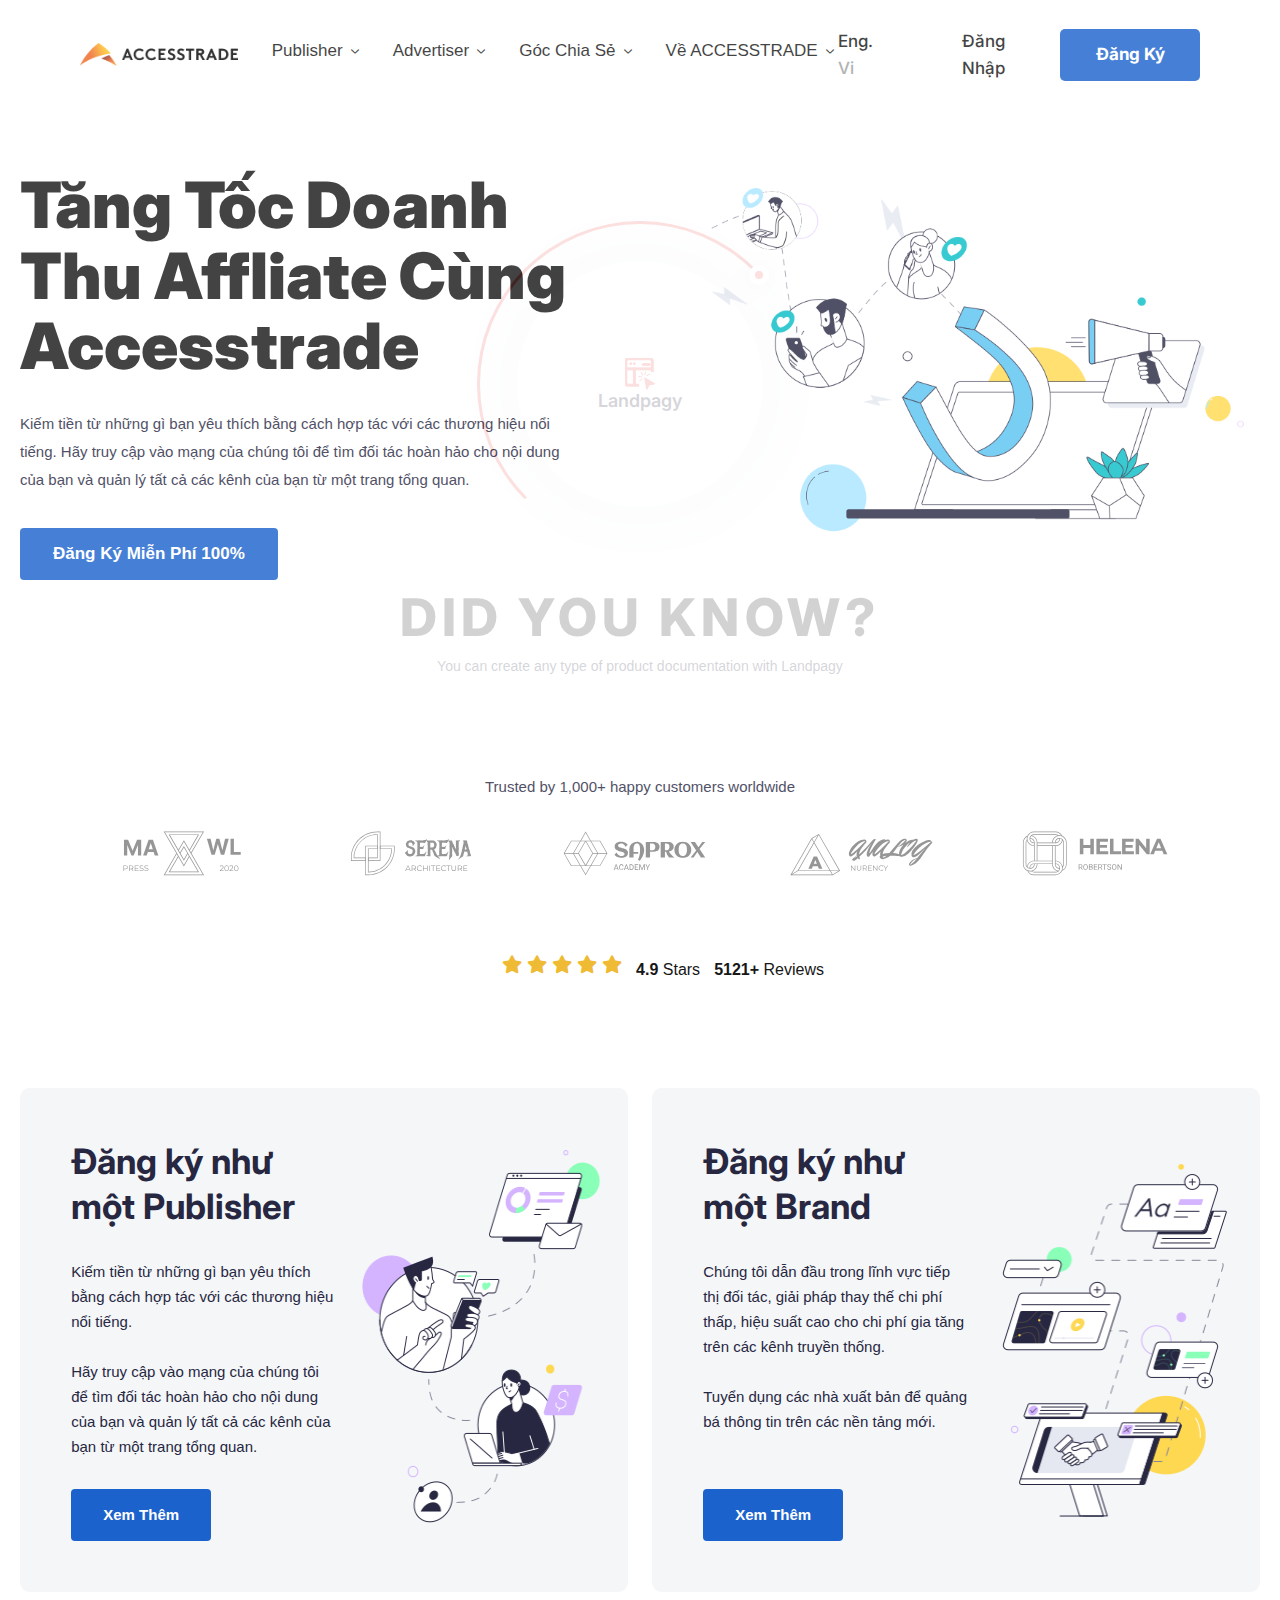
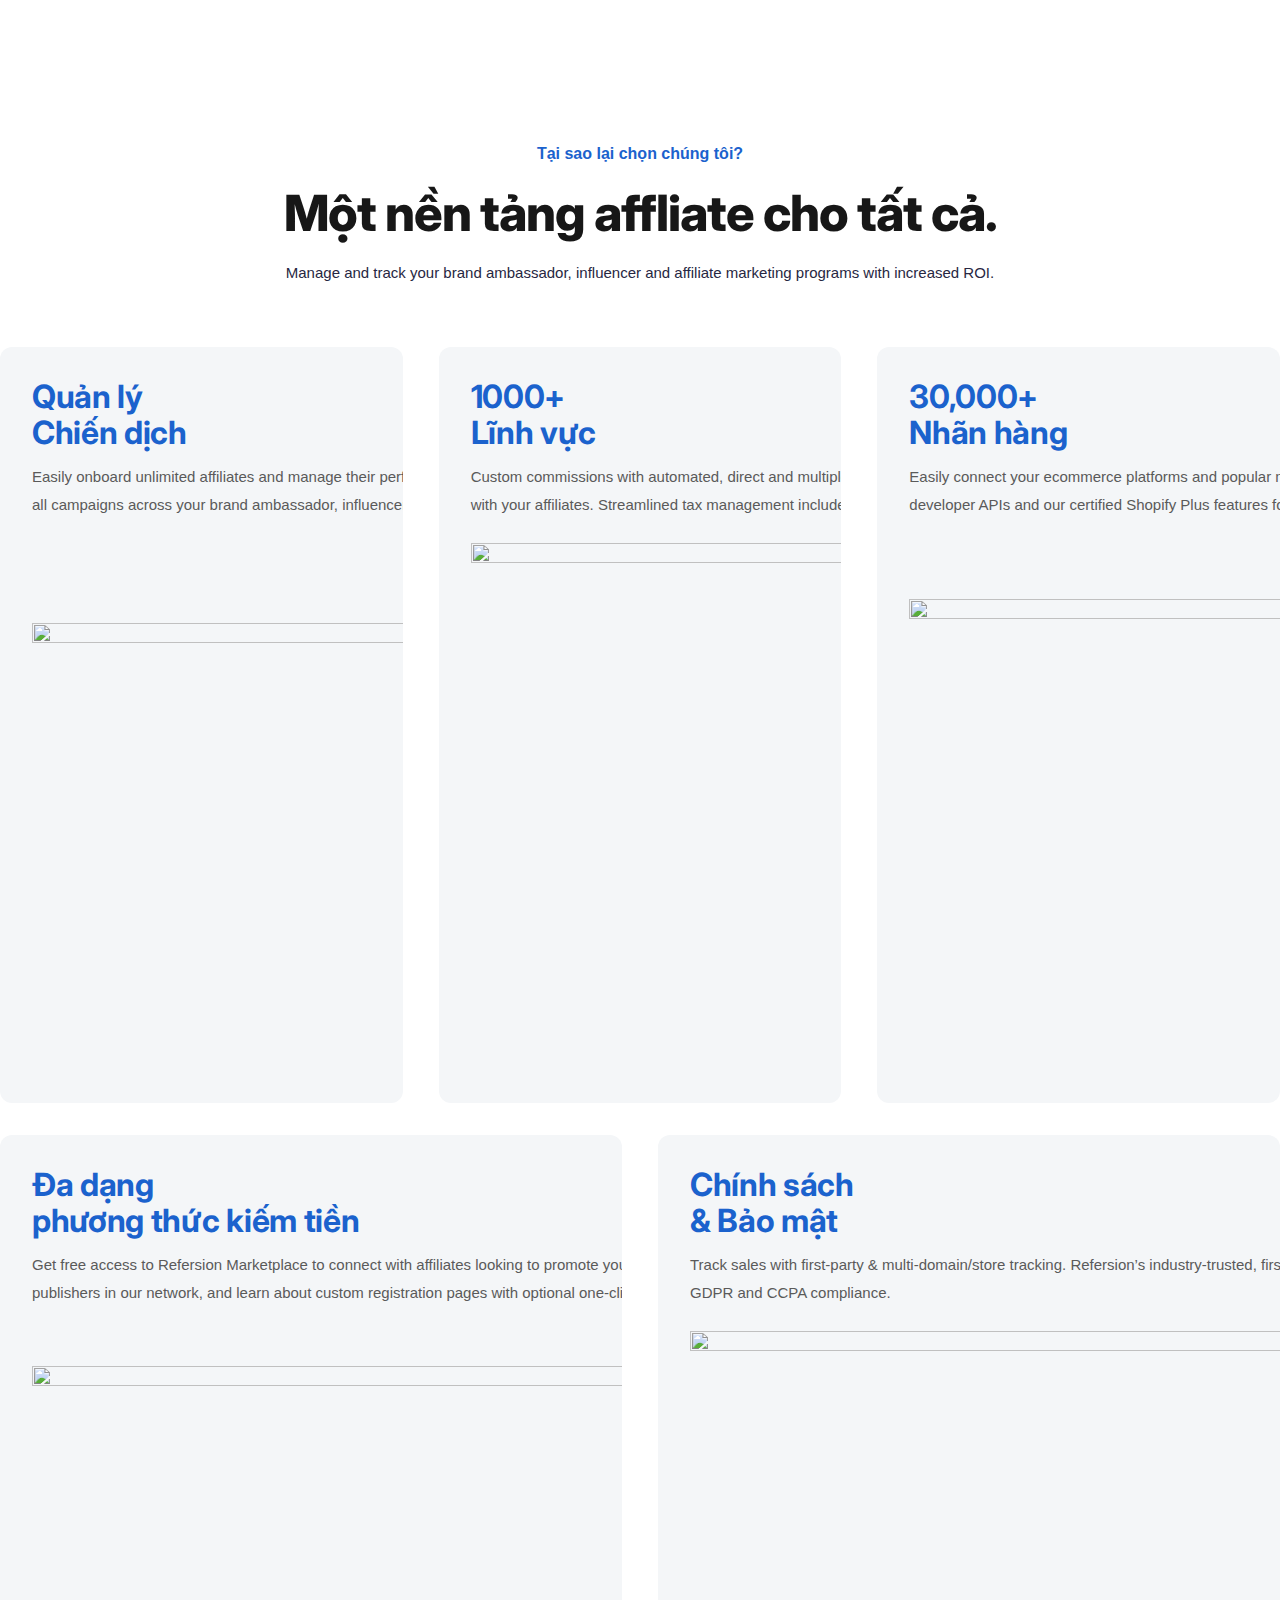
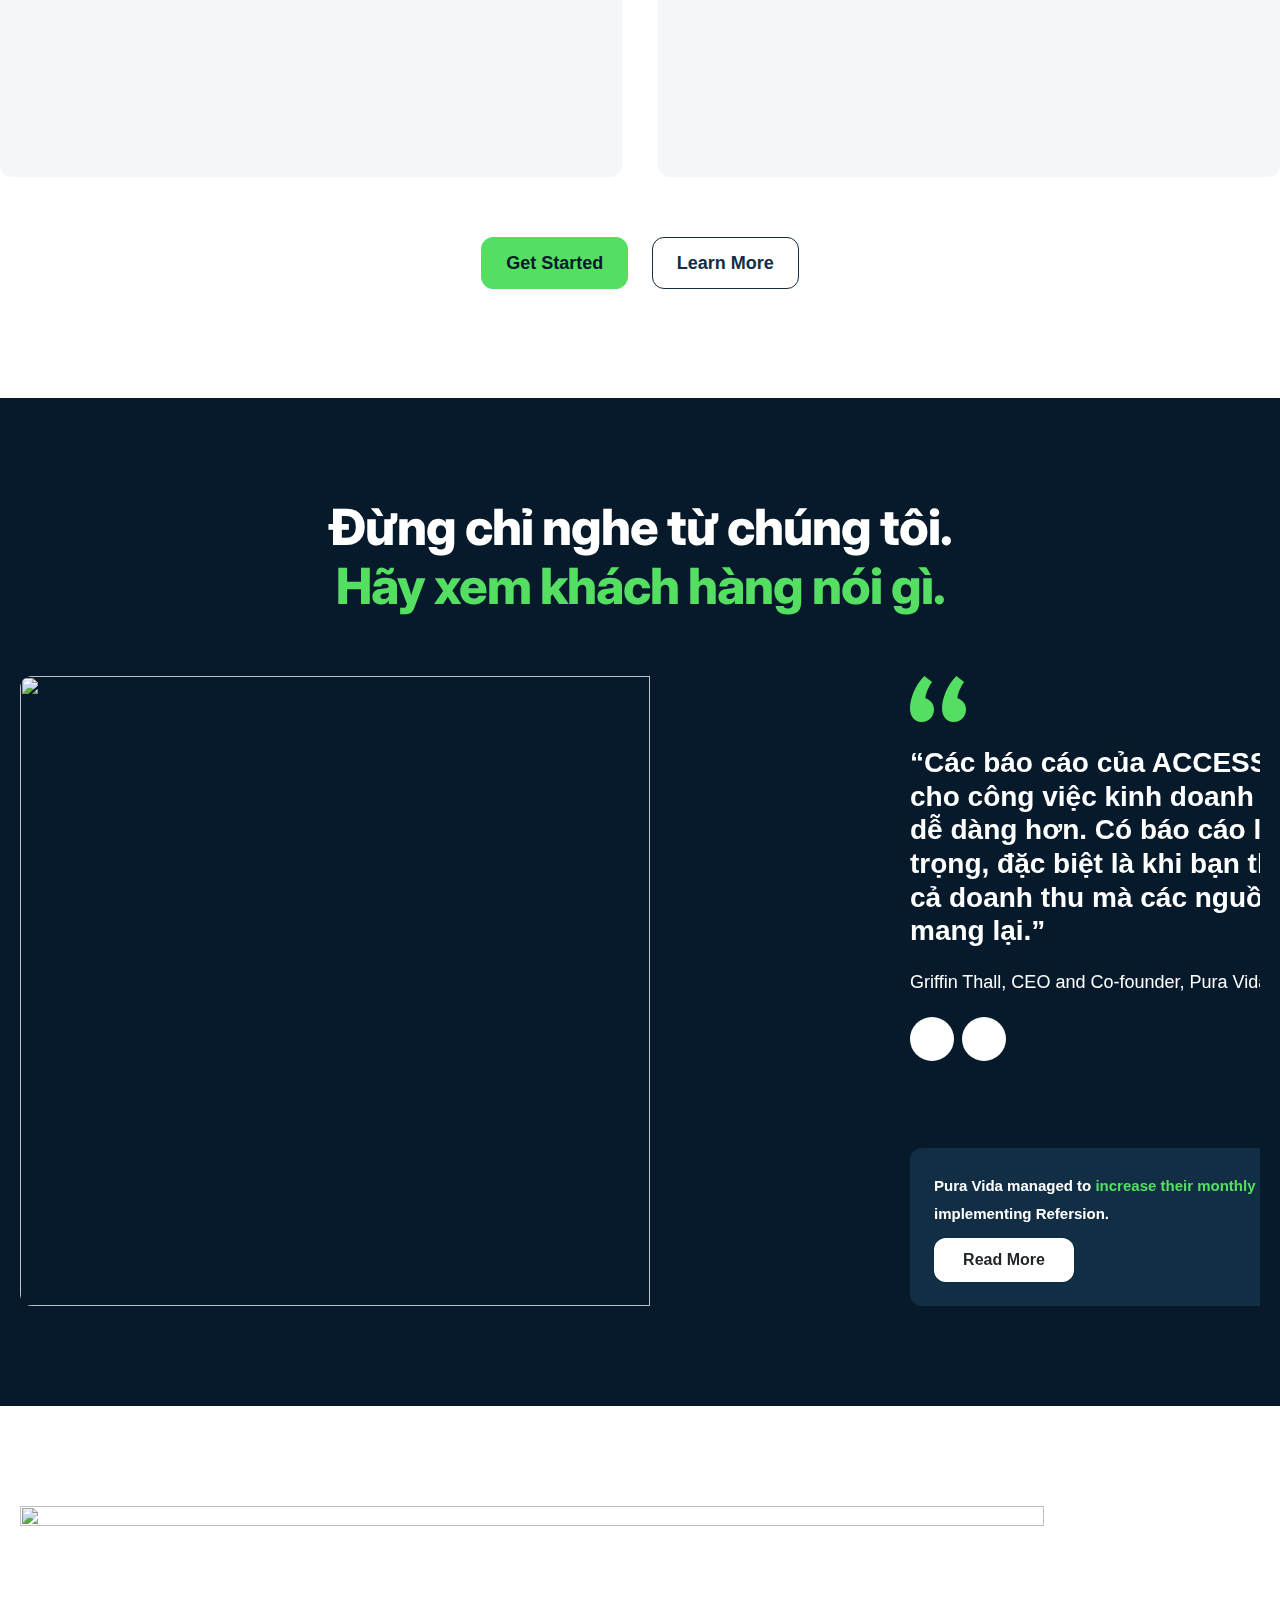
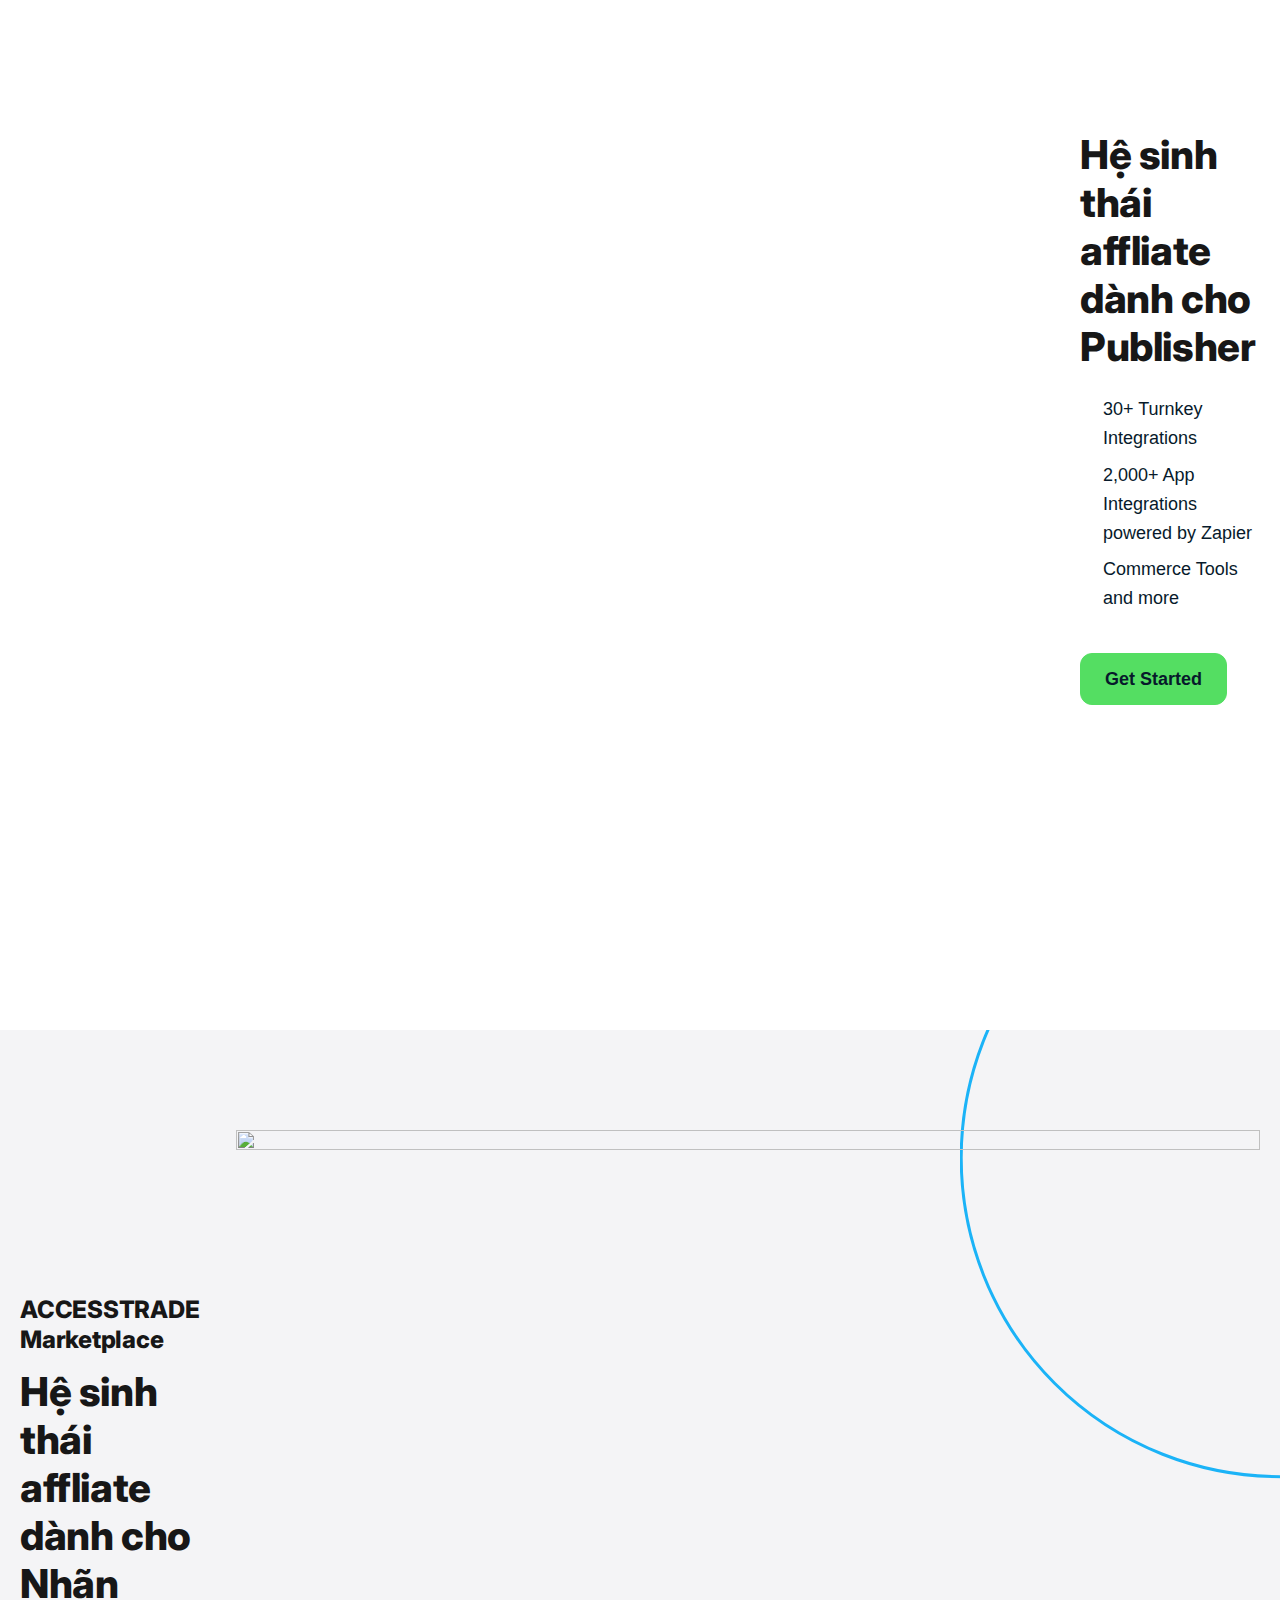
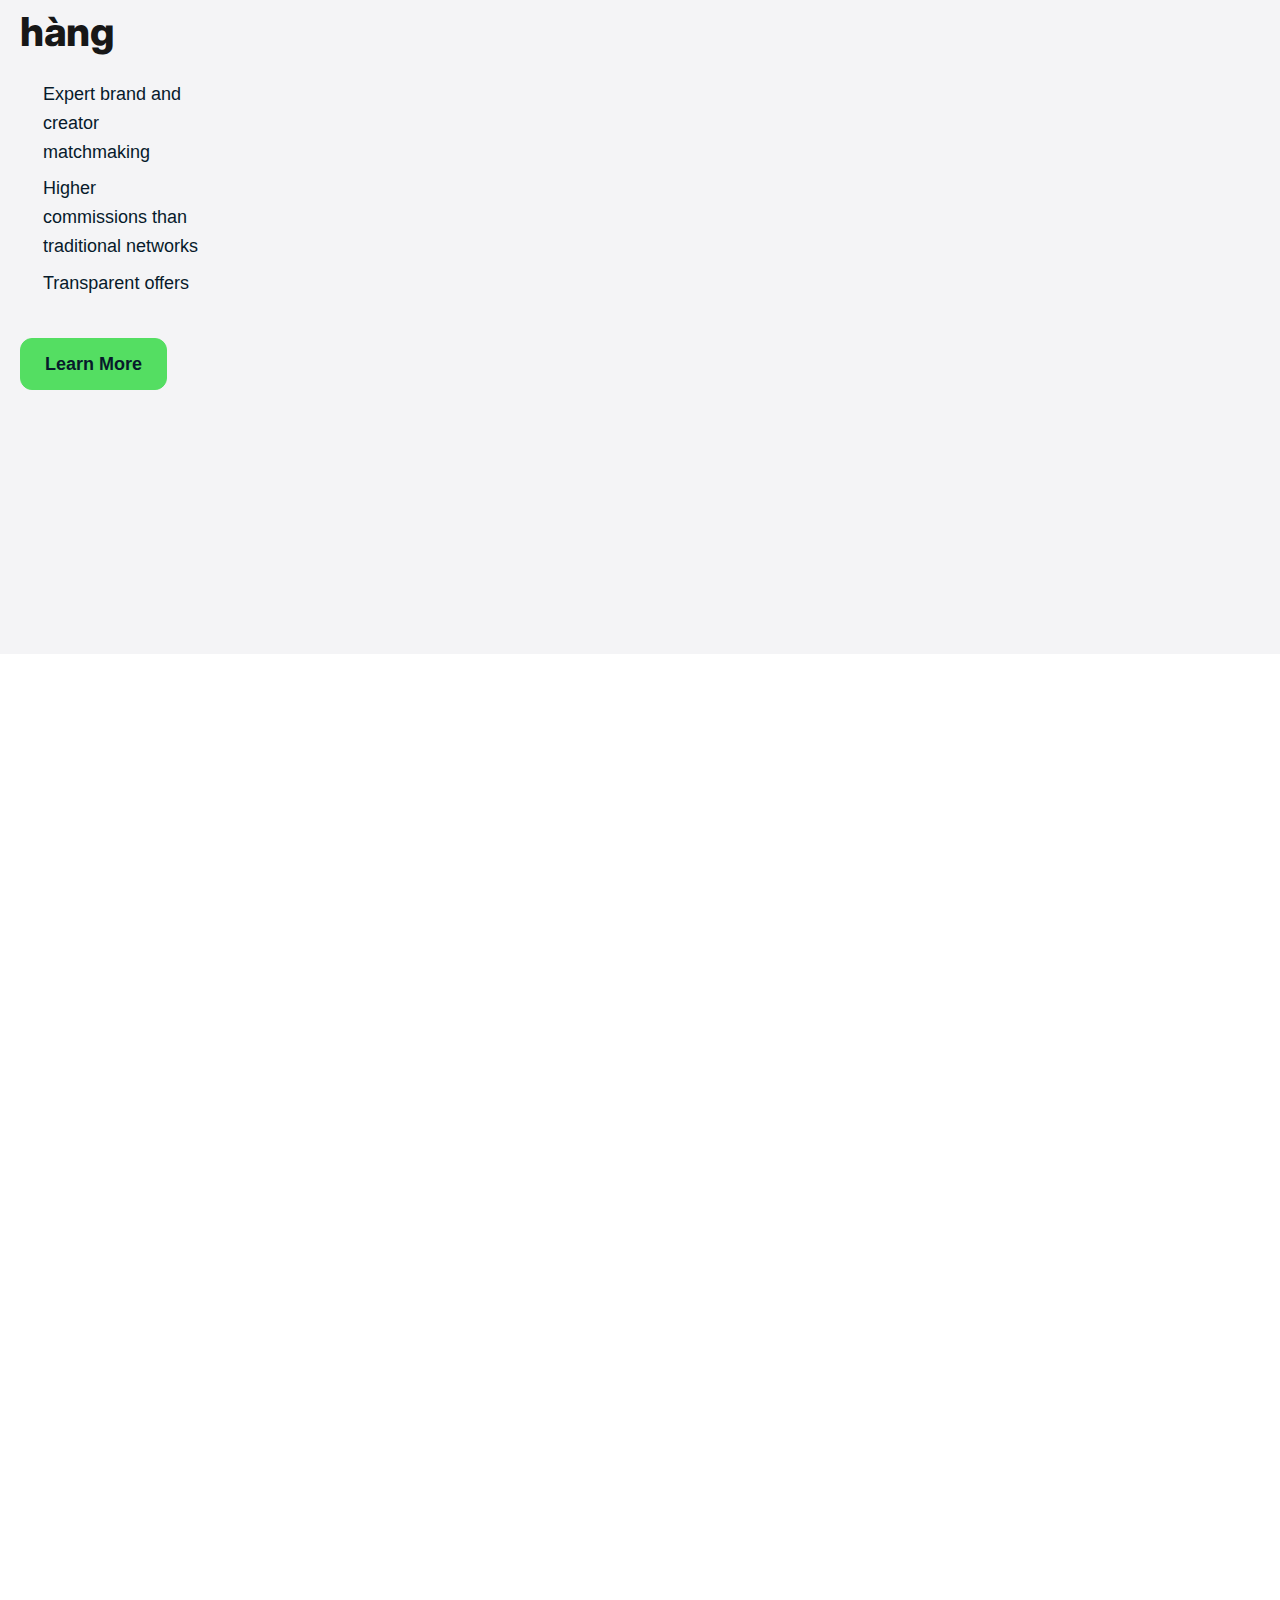
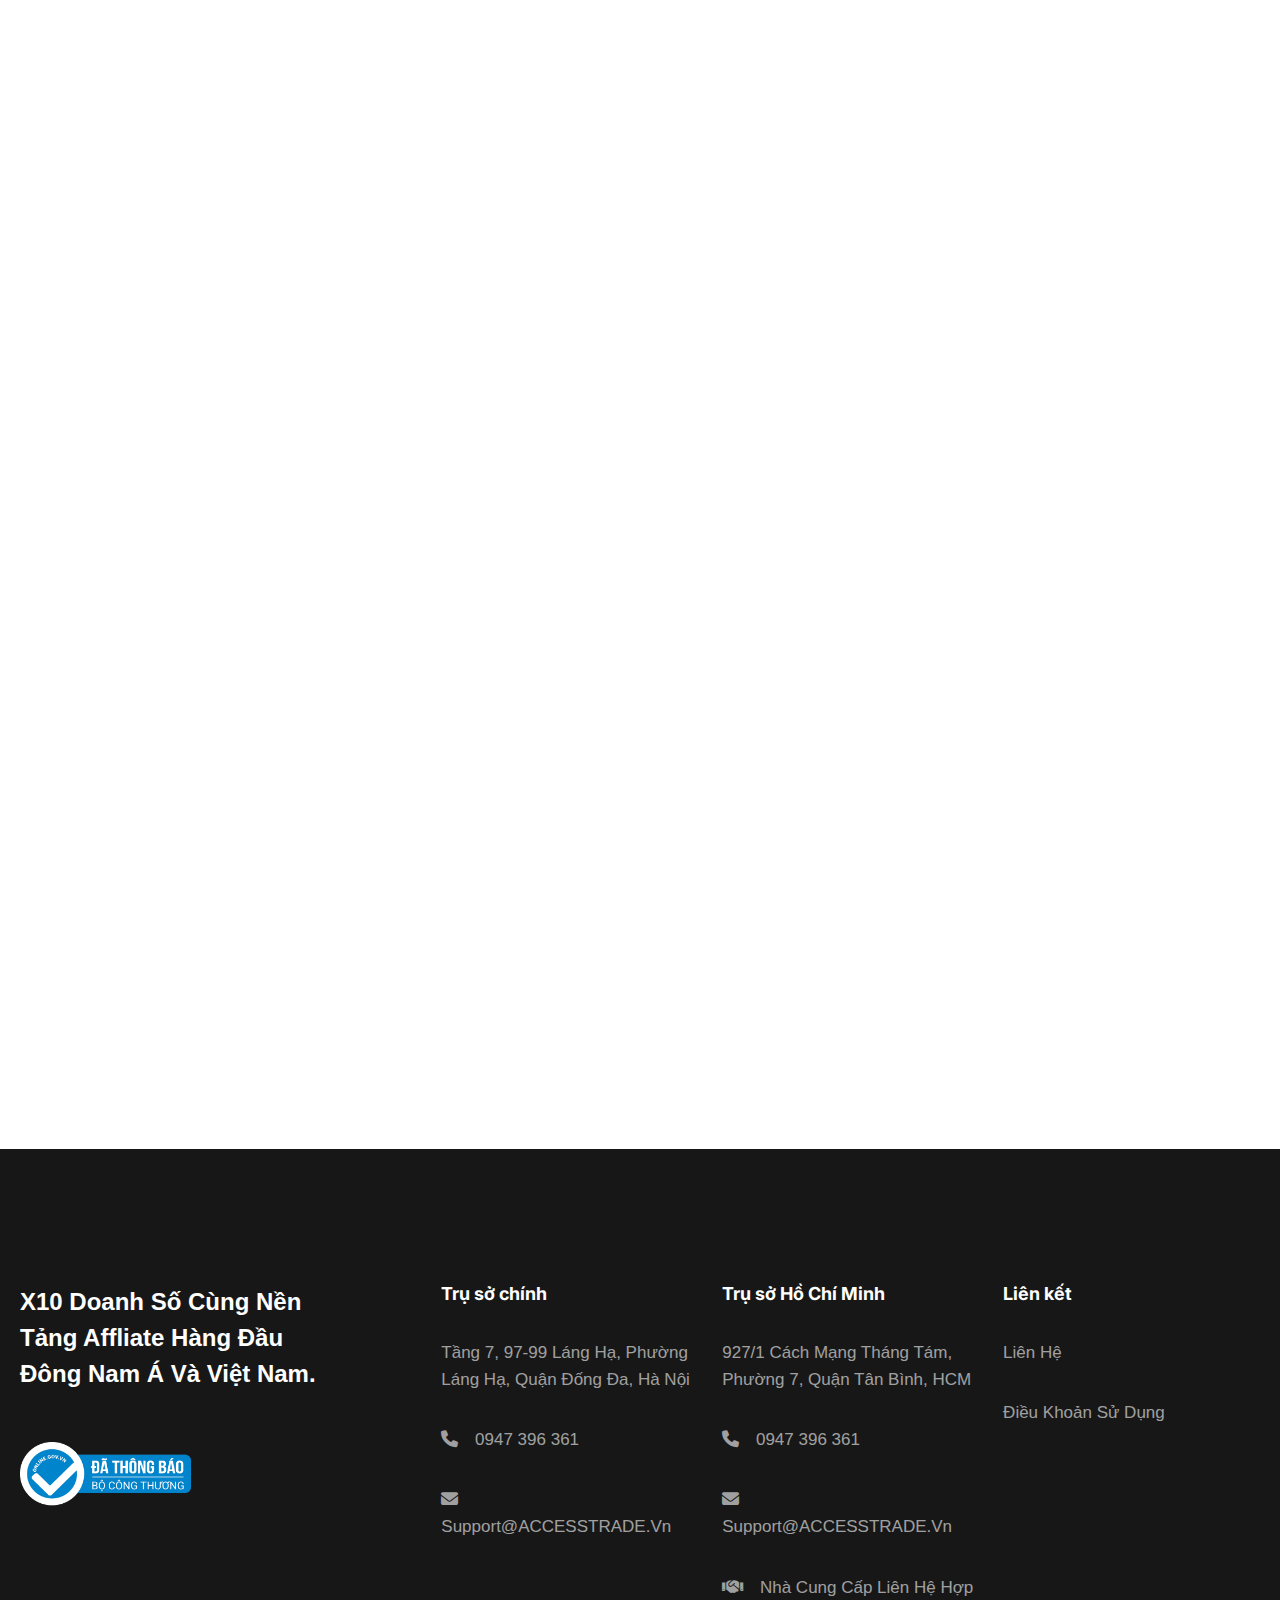
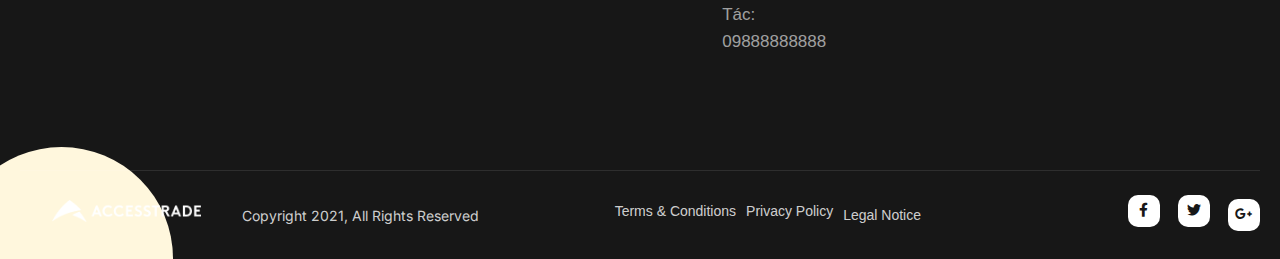
==== commit 39a57386: "image edit" ====
--- a/landpagy/html-template.spider-themes.net/landpagy/index.html
+++ b/landpagy/html-template.spider-themes.net/landpagy/index.html
@@ -1124,7 +1124,7 @@
             <div class="tab-content features-tab-content" id="nav-tabContent">
               <div class="tab-pane fade show active" id="nav-carban" role="tabpanel" aria-labelledby="nav-carban-tab">
                 <div class="features-tab-image">
-                  <img src="assets/images/new-img-quantran/Frame 8617.png" alt="Features" />
+                  <img src="assets/images/new-img-quantran/koc.png" alt="Features" />
                 </div>
               </div>
               <div class="tab-pane fade" id="nav-timeline" role="tabpanel" aria-labelledby="nav-timeline-tab">
